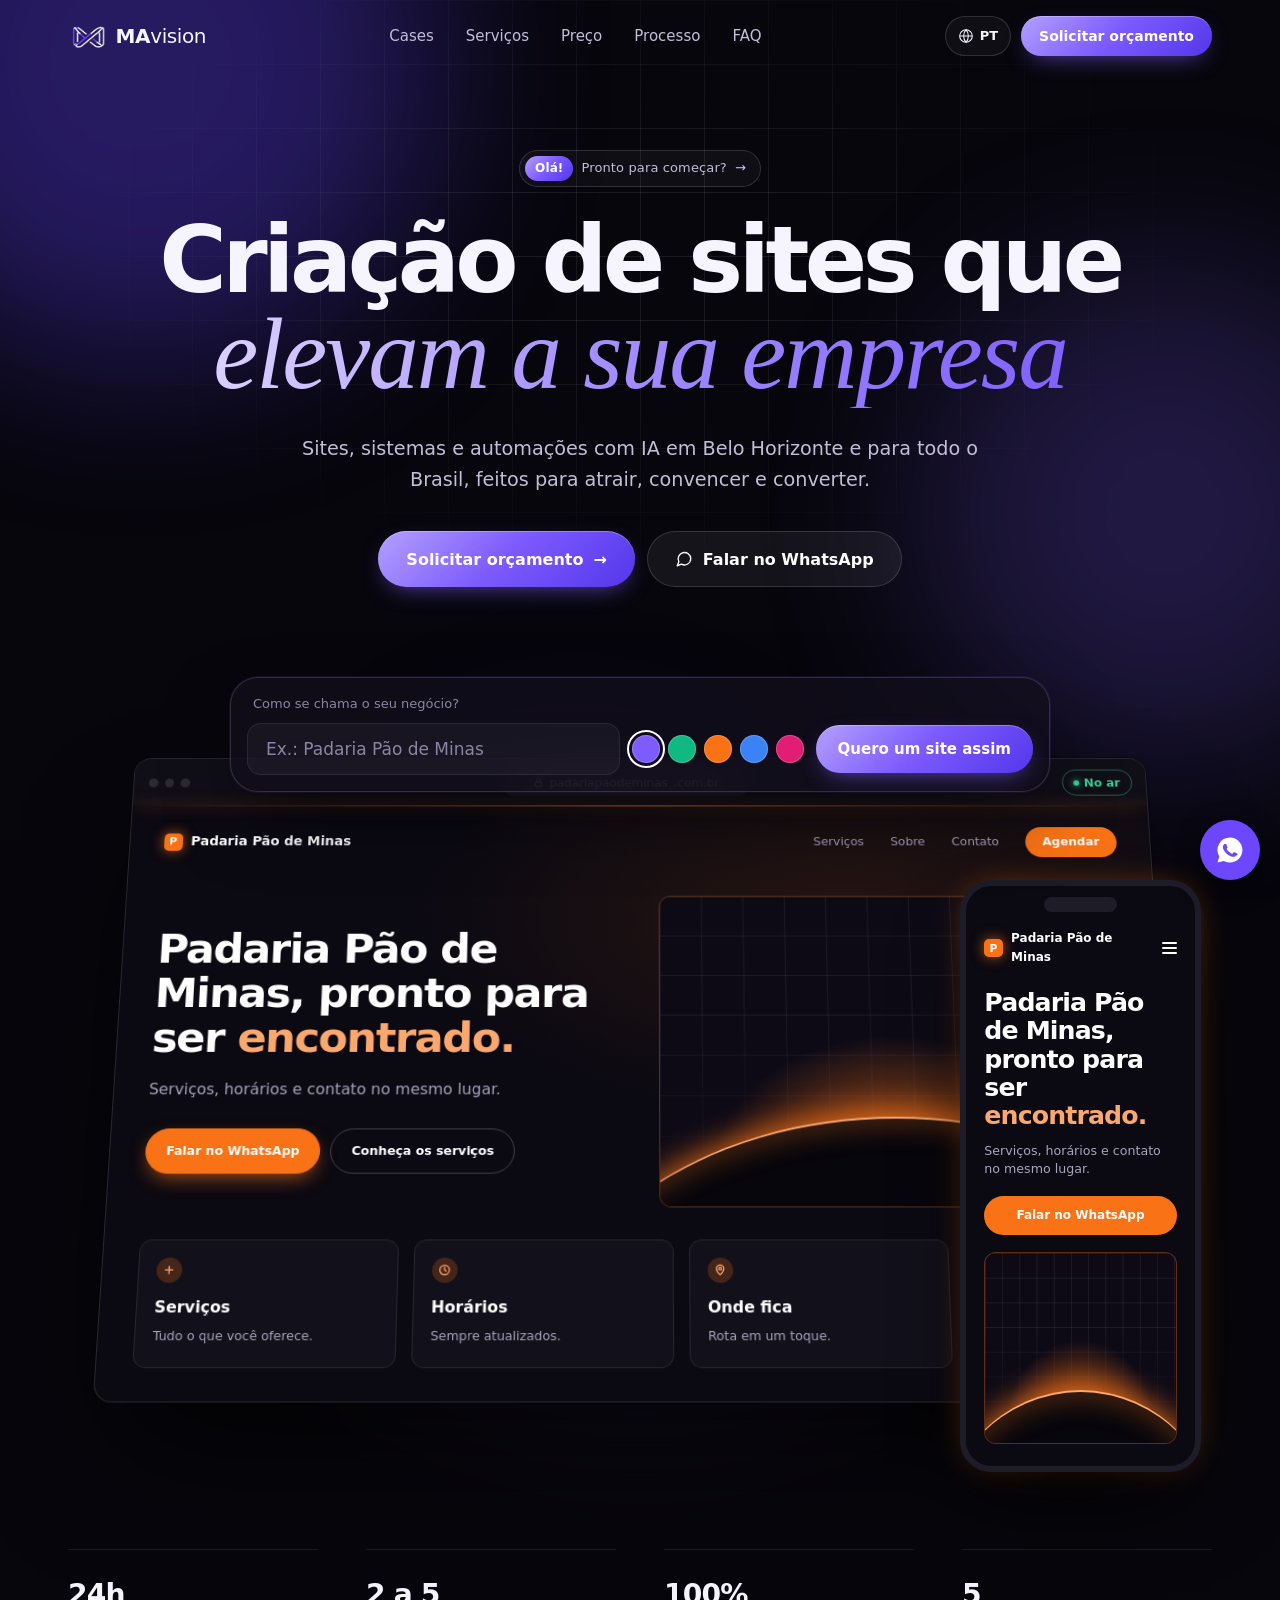
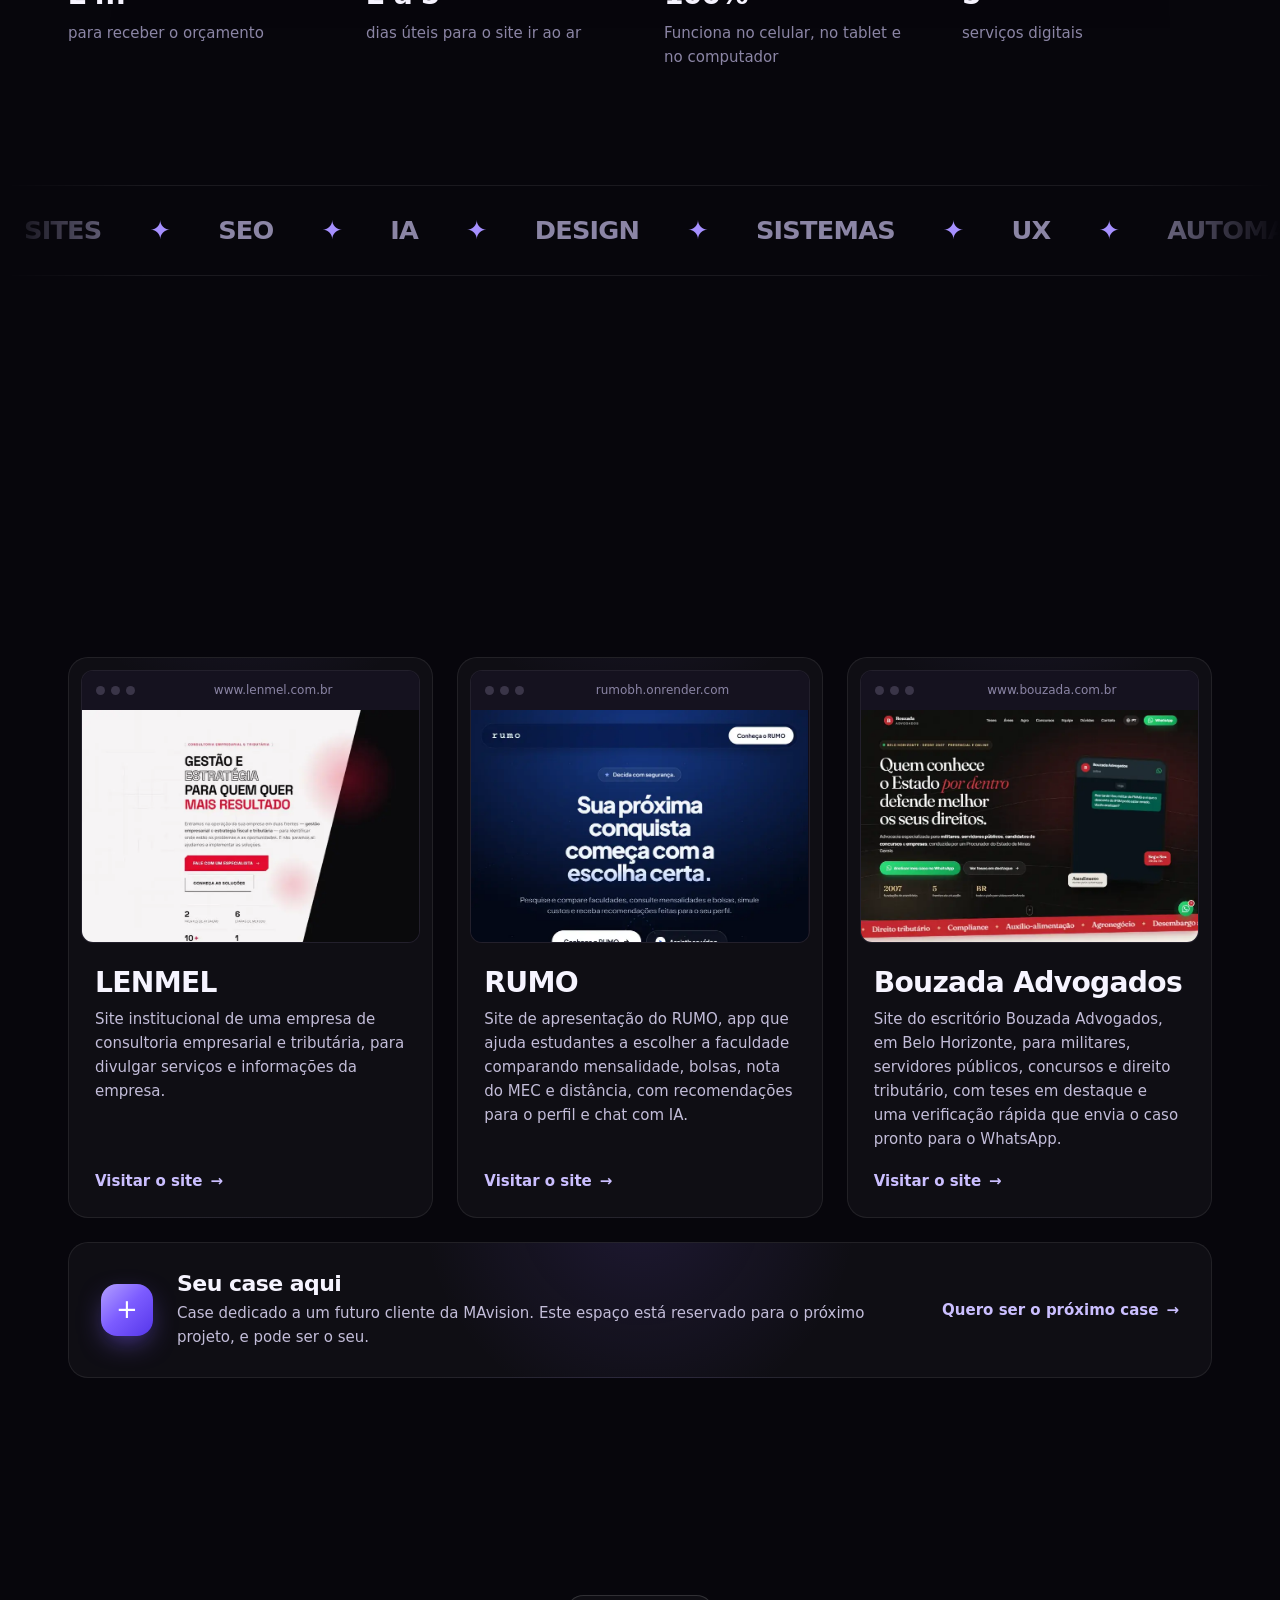
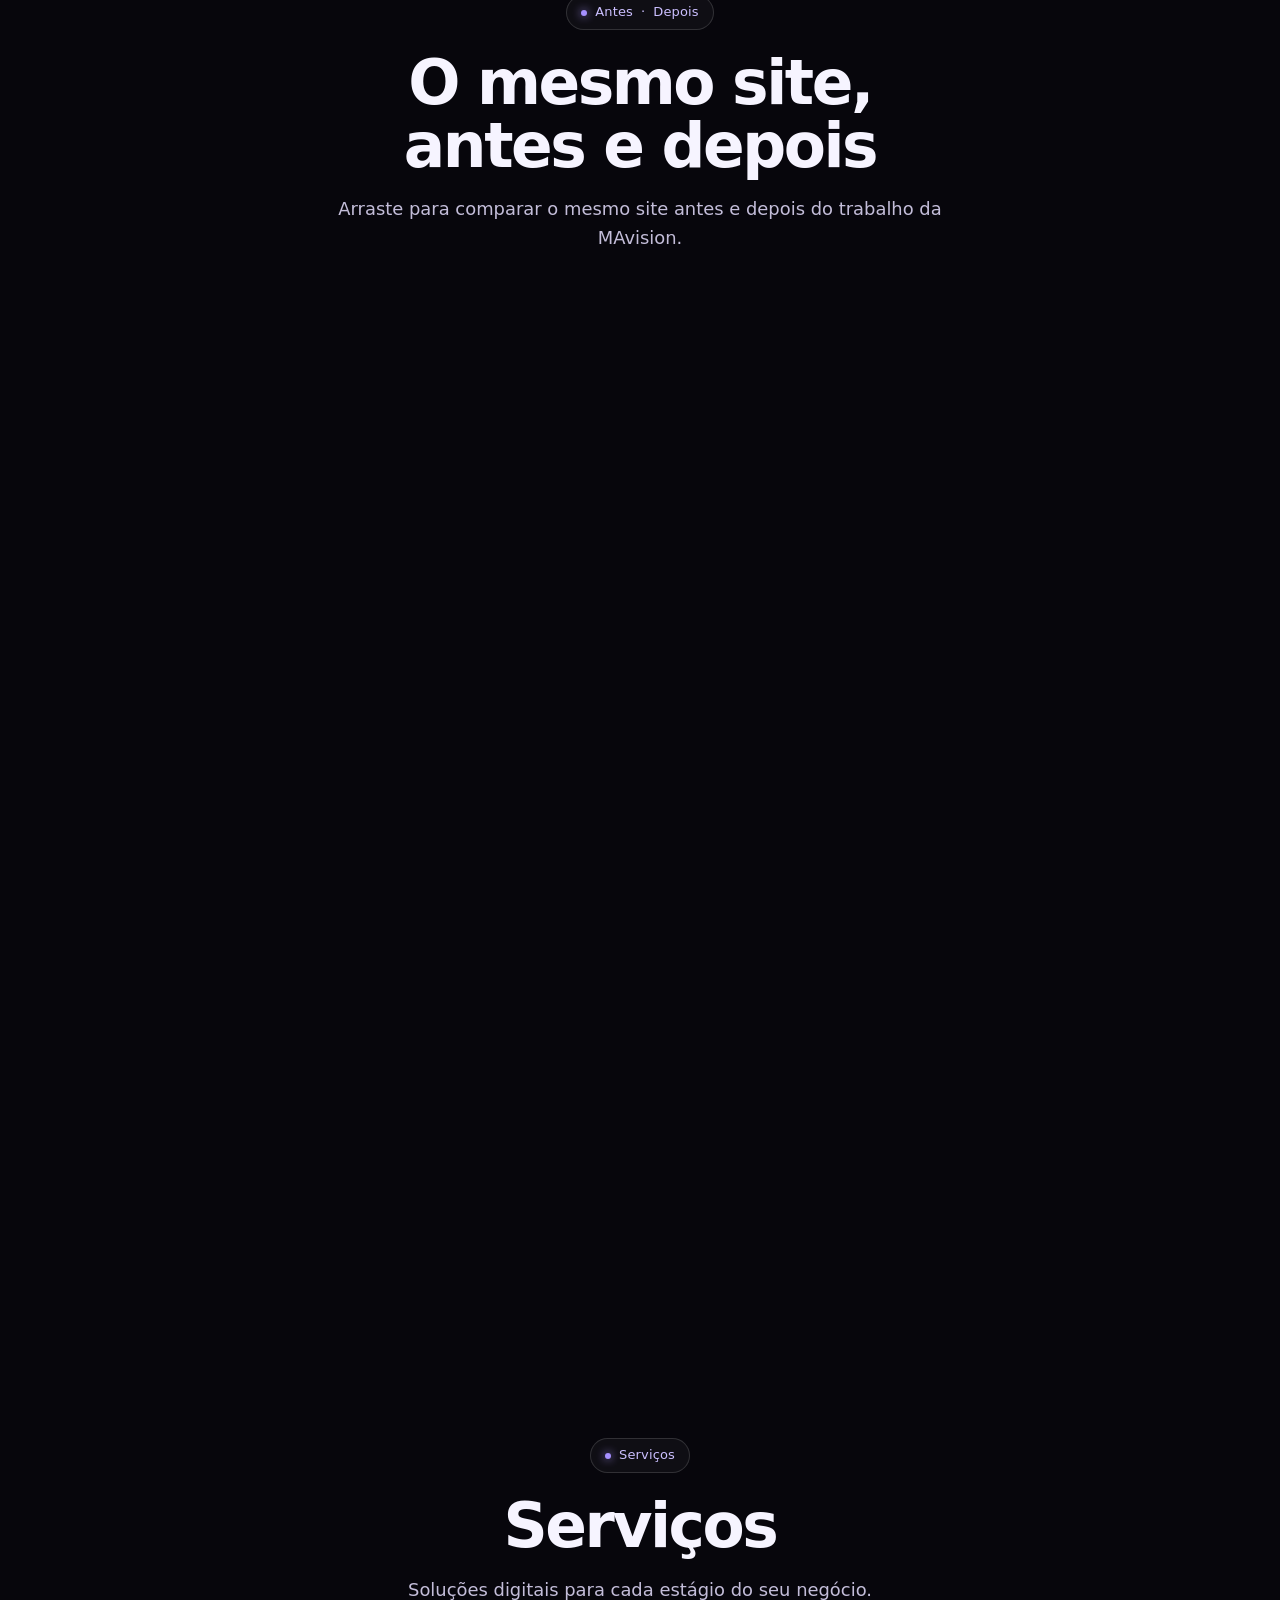
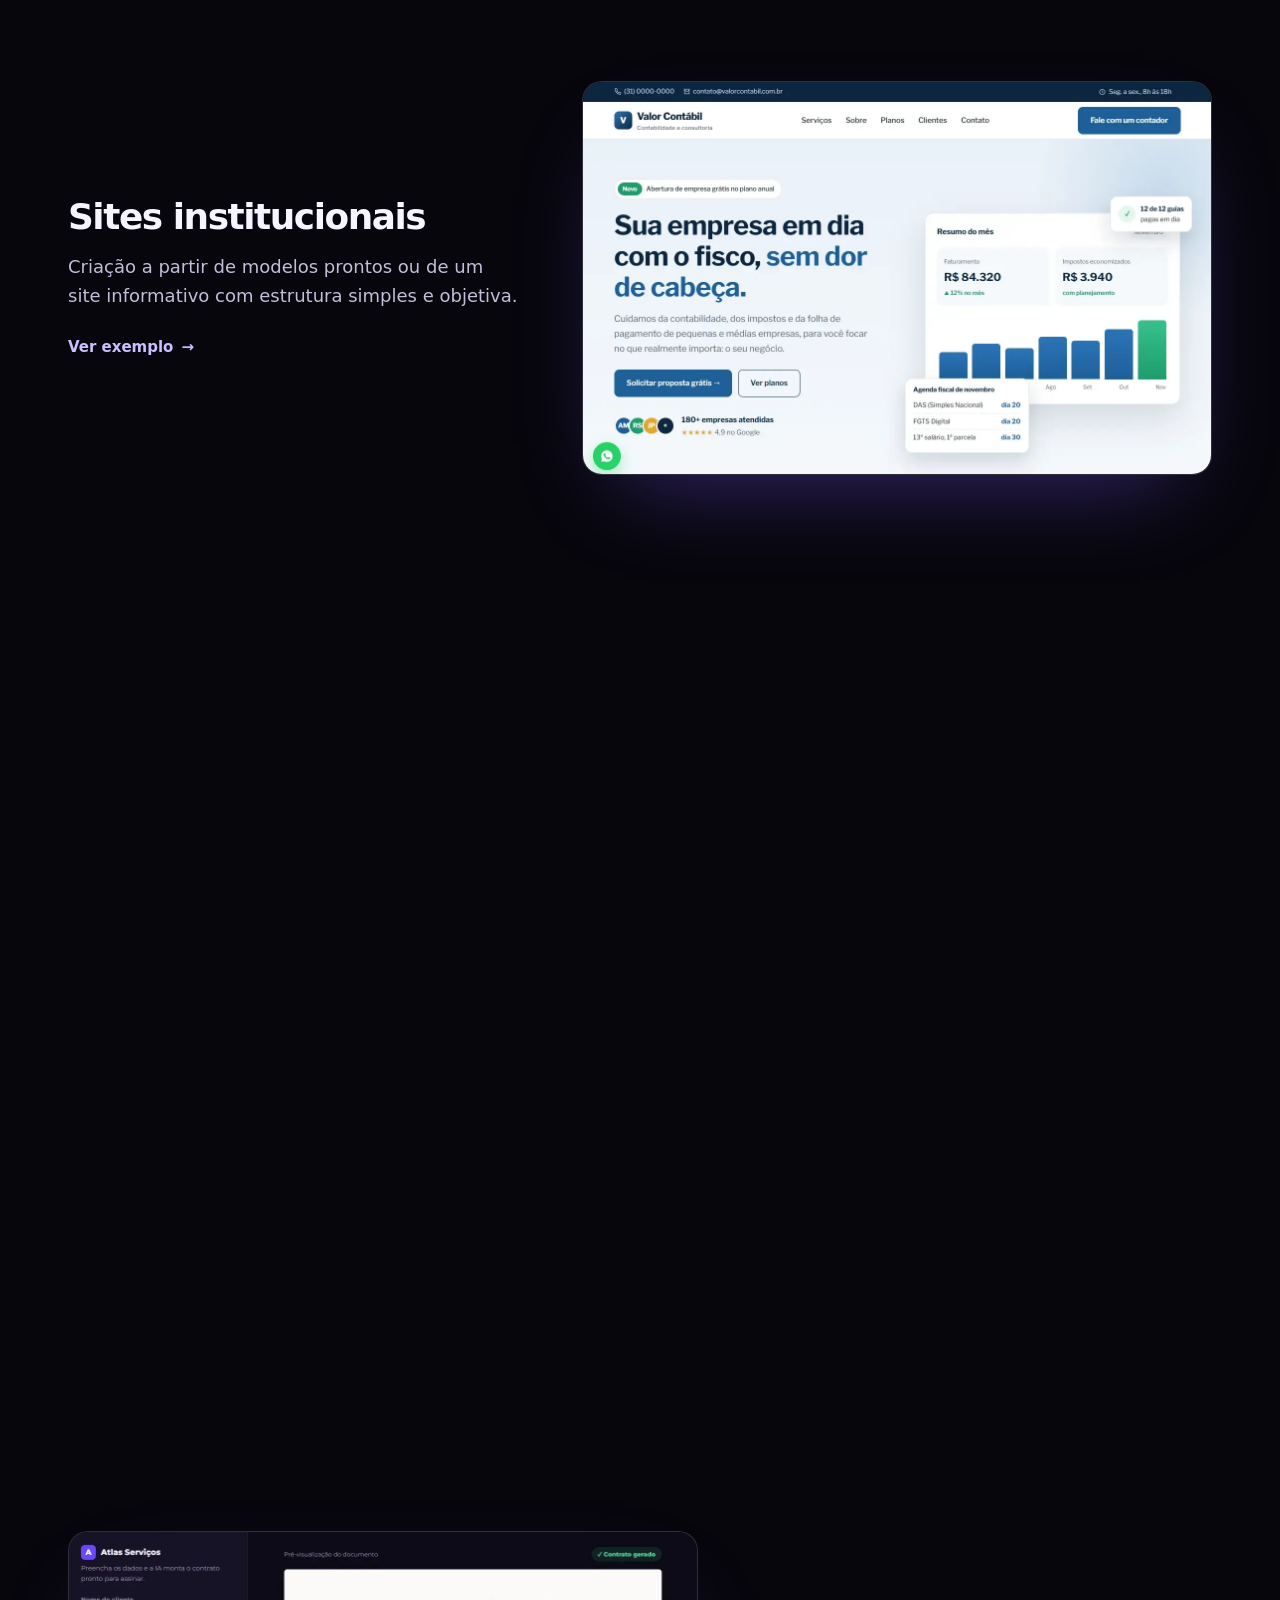
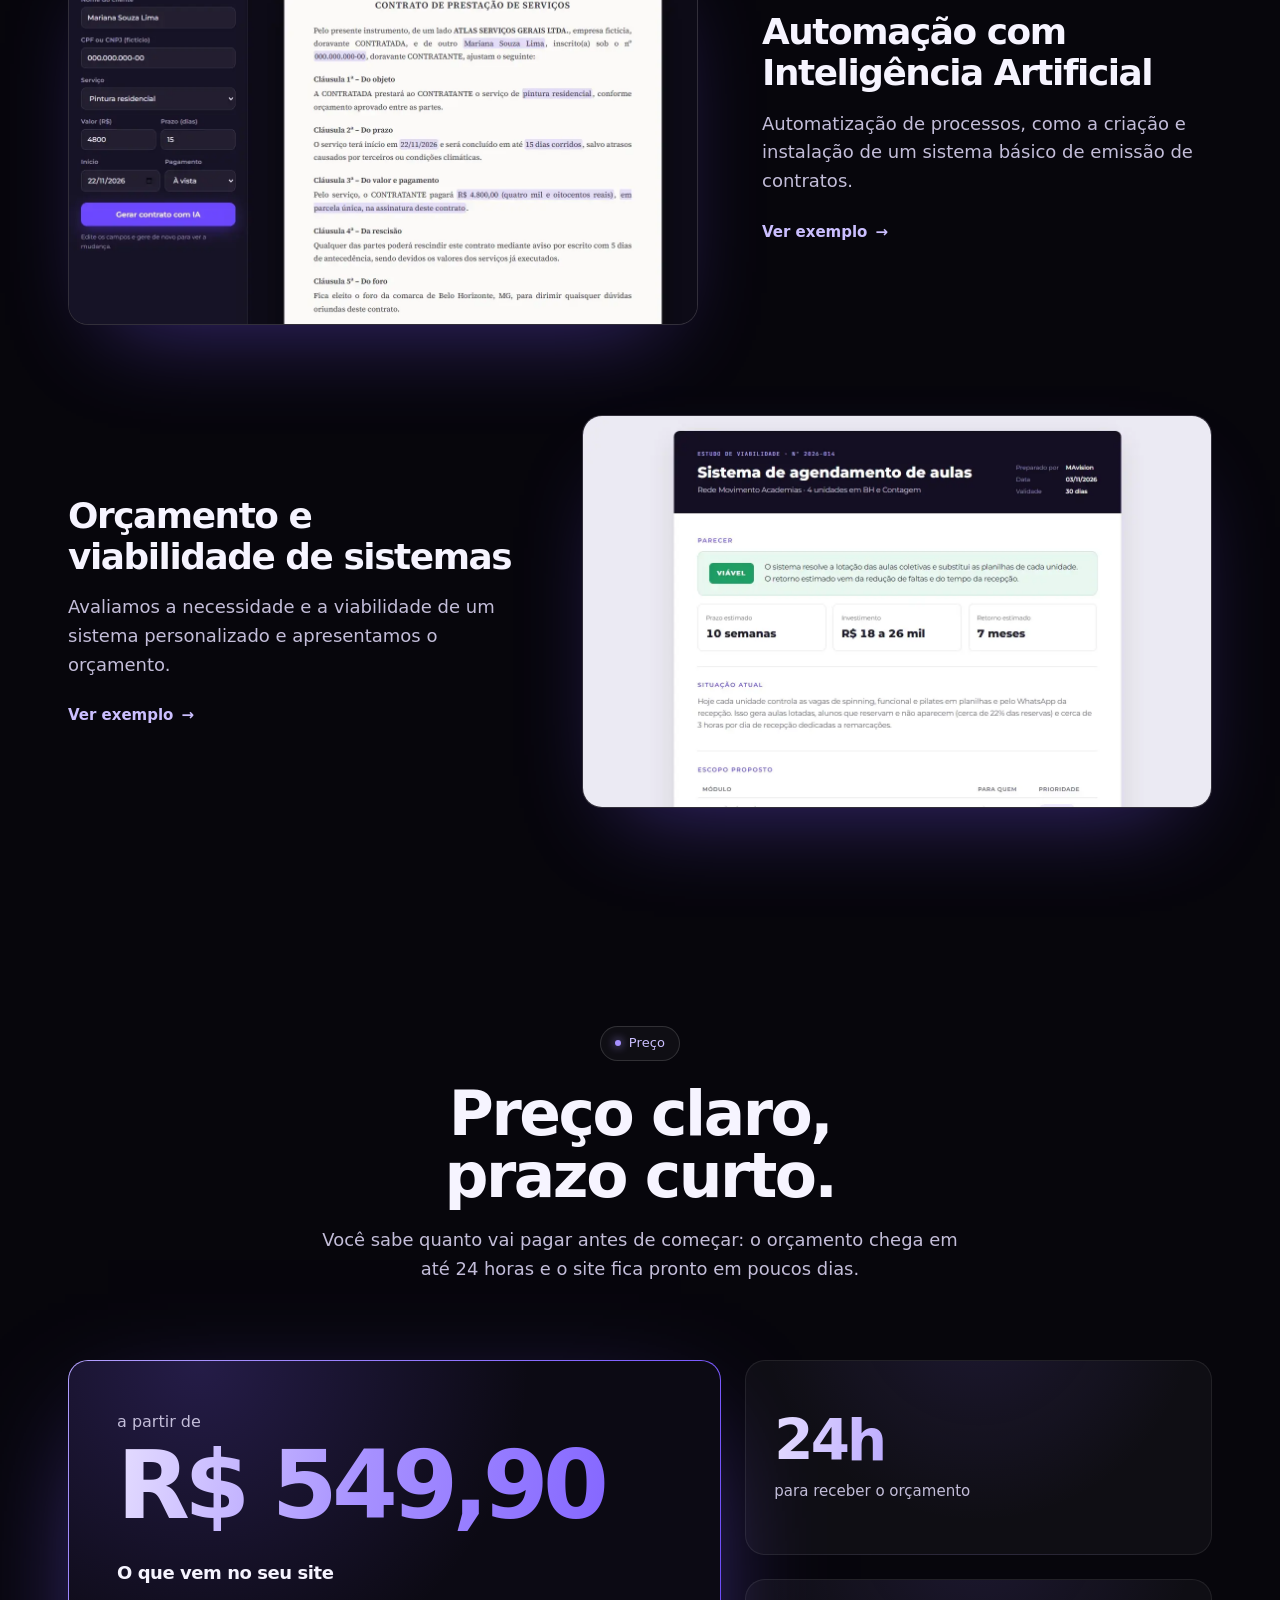
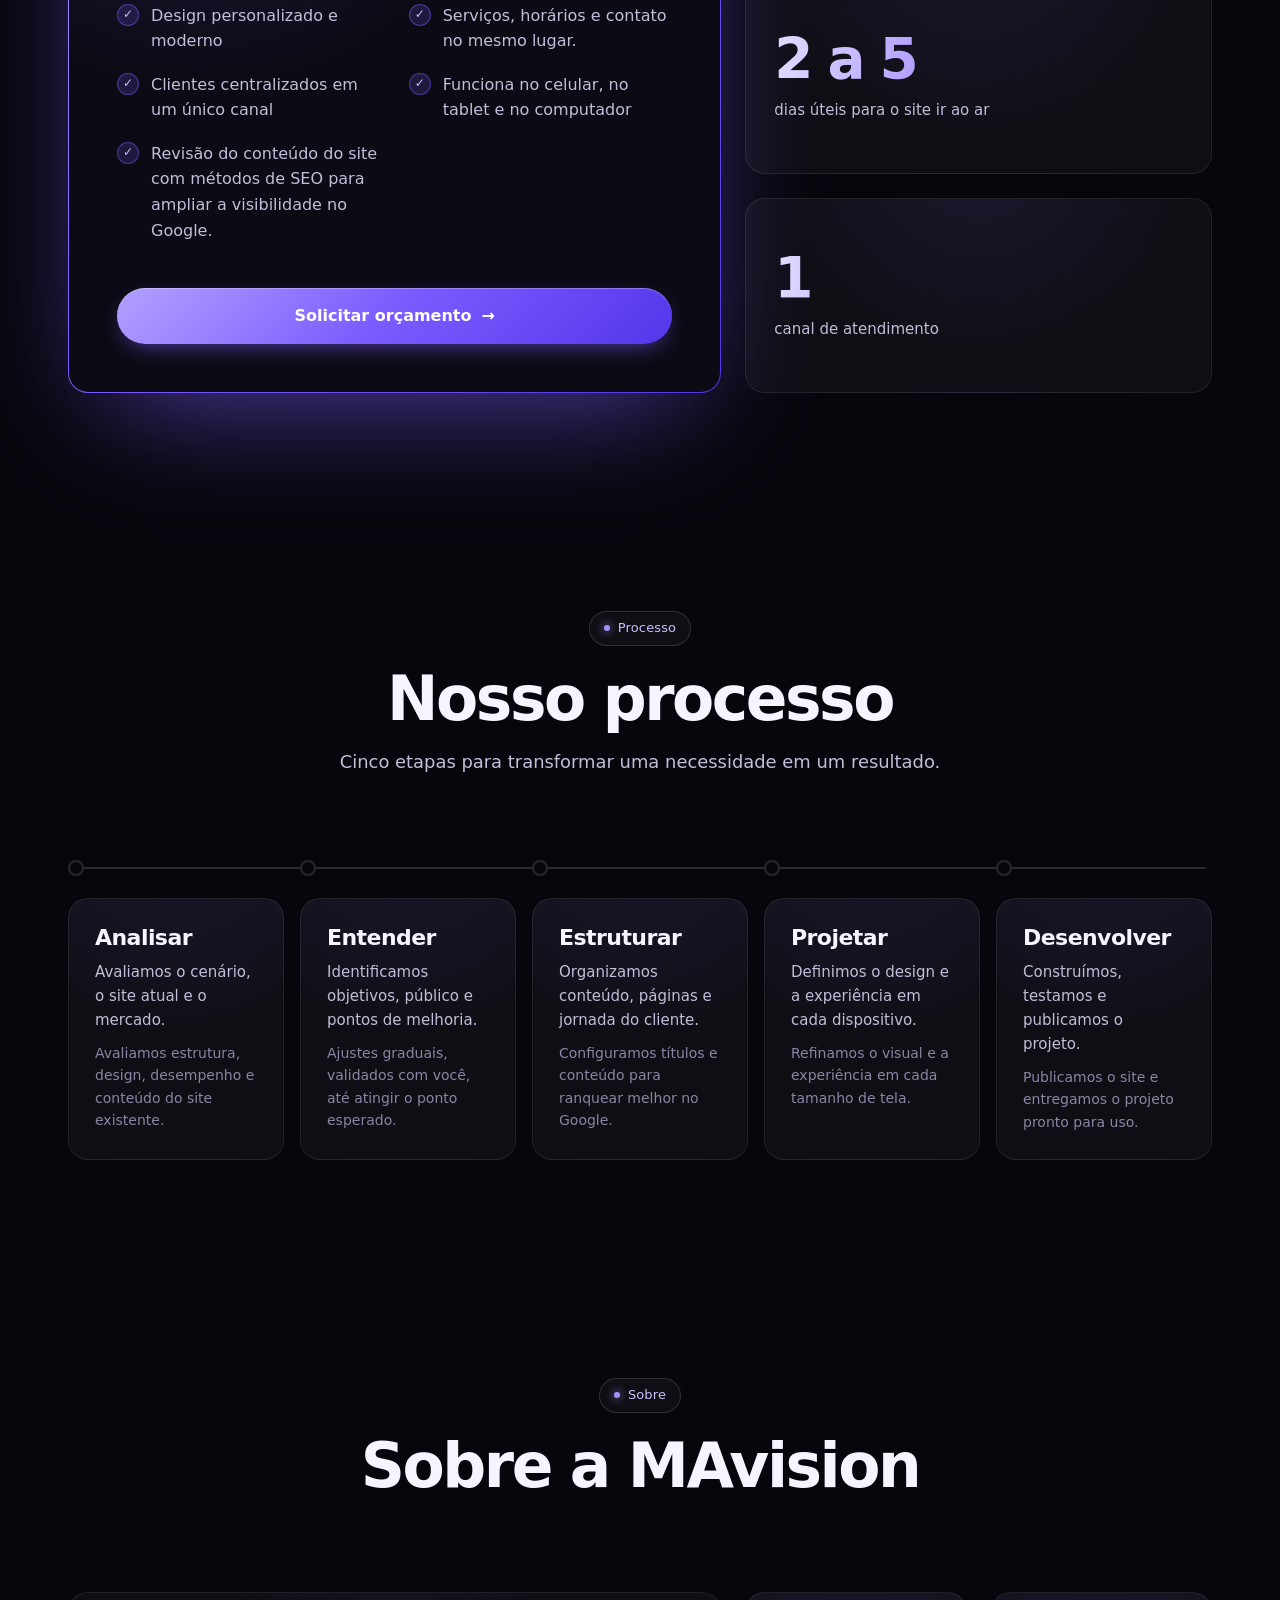
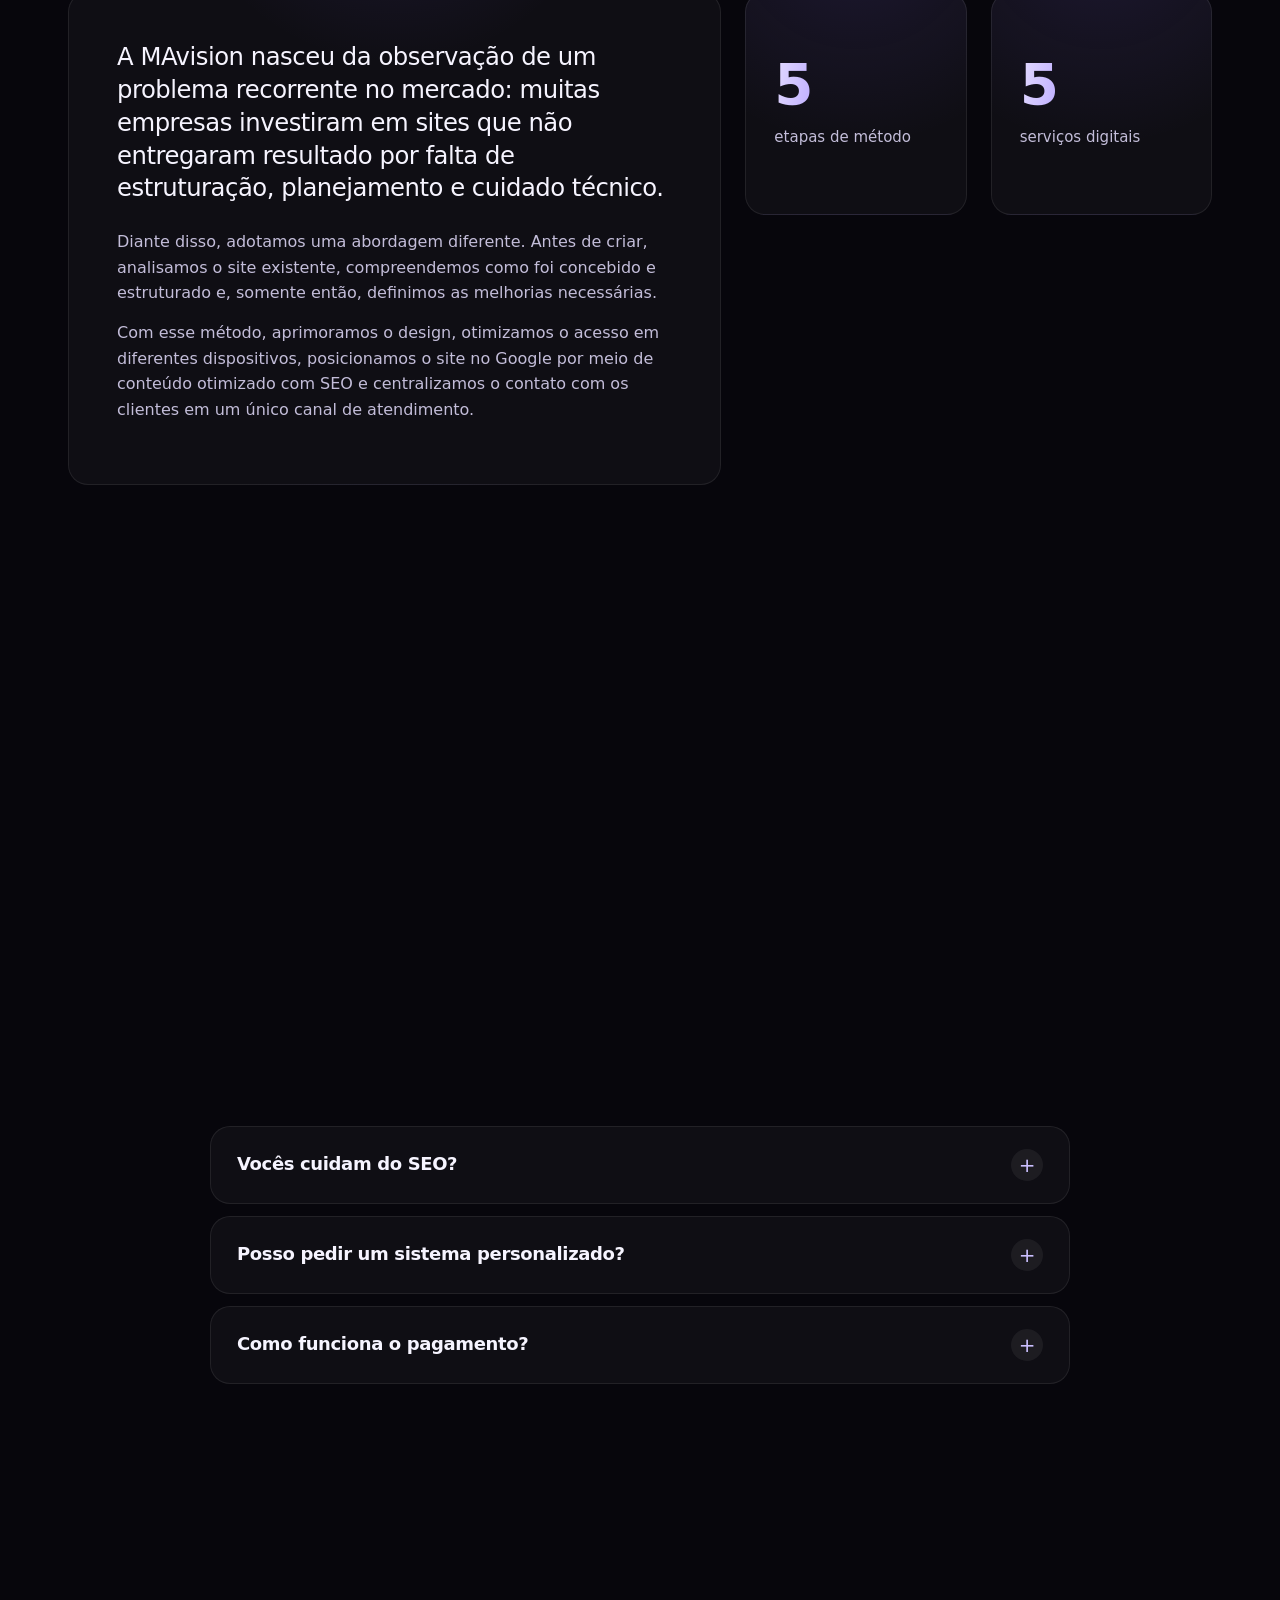
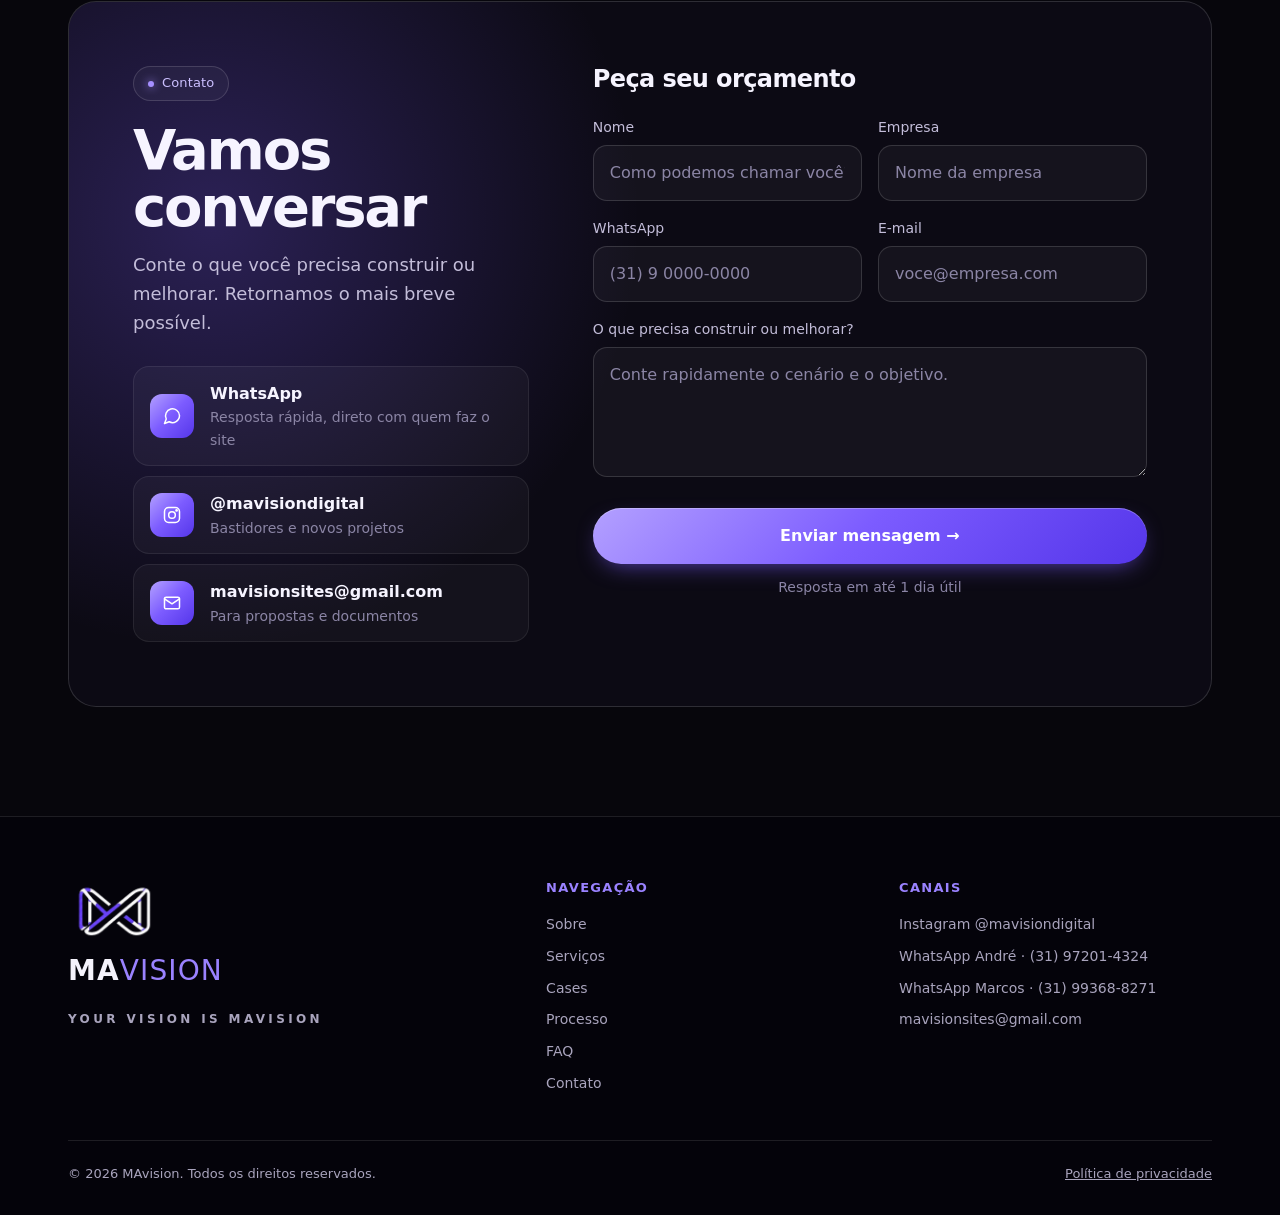
==== index.html @ 74608fb0 "Case Bouzada: link para o domínio oficial www.bouzada.com.br Co-Authored-By: Claude Opus 5.5 <norepl" ====
<!DOCTYPE html>
<!-- Gerado por build.js a partir de src/index.template.html e i18n.js. Não edite este arquivo; edite o modelo e rode: node build.js -->
<html lang="pt-BR">
<head>
<meta charset="utf-8">
<meta name="viewport" content="width=device-width, initial-scale=1, viewport-fit=cover">
<meta http-equiv="Content-Security-Policy" content="default-src 'none'; script-src 'self'; style-src 'self' 'unsafe-inline' https://fonts.googleapis.com; font-src https://fonts.gstatic.com; img-src 'self' data:; frame-src 'self'; manifest-src 'self'; base-uri 'none'; form-action 'none'">
<meta name="referrer" content="strict-origin-when-cross-origin">
<title>Criação de Sites em Belo Horizonte | MAvision</title>
<meta name="description" content="Criação de sites profissionais em Belo Horizonte para todo o Brasil: sites institucionais, design sob medida, SEO e automações com IA. A partir de R$ 549,90.">
<link rel="canonical" href="https://www.mavision.com.br/">
<link rel="alternate" hreflang="pt-BR" href="https://www.mavision.com.br/">
<link rel="alternate" hreflang="en" href="https://www.mavision.com.br/en/">
<link rel="alternate" hreflang="es" href="https://www.mavision.com.br/es/">
<link rel="alternate" hreflang="x-default" href="https://www.mavision.com.br/en/">
<meta property="og:type" content="website">
<meta property="og:site_name" content="MAvision">
<meta property="og:locale" content="pt_BR">
<meta property="og:locale:alternate" content="en_US">
<meta property="og:locale:alternate" content="es_ES">
<meta property="og:url" content="https://www.mavision.com.br/">
<meta property="og:title" content="Criação de Sites em Belo Horizonte | MAvision">
<meta property="og:description" content="Criação de sites profissionais em Belo Horizonte para todo o Brasil: sites institucionais, design sob medida, SEO e automações com IA. A partir de R$ 549,90.">
<meta property="og:image" content="https://www.mavision.com.br/og-image.jpg">
<meta property="og:image:width" content="1200">
<meta property="og:image:height" content="630">
<meta property="og:image:alt" content="MAvision">
<meta name="twitter:card" content="summary_large_image">
<meta name="twitter:title" content="Criação de Sites em Belo Horizonte | MAvision">
<meta name="twitter:description" content="Criação de sites profissionais em Belo Horizonte para todo o Brasil: sites institucionais, design sob medida, SEO e automações com IA. A partir de R$ 549,90.">
<meta name="twitter:image" content="https://www.mavision.com.br/og-image.jpg">
<link rel="icon" href="favicon.ico" sizes="48x48">
<link rel="icon" href="favicon.svg" type="image/svg+xml">
<link rel="icon" href="favicon-32.png" type="image/png" sizes="32x32">
<link rel="apple-touch-icon" href="apple-touch-icon.png">
<link rel="manifest" href="site.webmanifest">
<meta name="theme-color" content="#07060c">
<script type="application/ld+json">
{"@context":"https://schema.org","@graph":[{"@type":"ProfessionalService","@id":"https://www.mavision.com.br/#mavision","name":"MAvision","url":"https://www.mavision.com.br/","inLanguage":"pt-BR","slogan":"Your vision is MAvision","description":"Sites, sistemas e automações com IA em Belo Horizonte e para todo o Brasil, feitos para atrair, convencer e converter.","logo":"https://www.mavision.com.br/icon-512.png","image":"https://www.mavision.com.br/og-image.jpg","email":"mavisionsites@gmail.com","telephone":"+55-31-99368-8271","address":{"@type":"PostalAddress","addressLocality":"Belo Horizonte","addressRegion":"MG","addressCountry":"BR"},"areaServed":[{"@type":"Country","name":"Brazil"},{"@type":"Place","name":"North America"},{"@type":"Place","name":"Europe"}],"availableLanguage":["pt-BR","en","es"],"sameAs":["https://instagram.com/mavisiondigital"],"makesOffer":{"@type":"Offer","itemOffered":{"@type":"Service","name":"Sites institucionais"},"priceSpecification":[{"@type":"PriceSpecification","minPrice":"549.90","priceCurrency":"BRL"}]},"hasOfferCatalog":{"@type":"OfferCatalog","name":"Serviços","itemListElement":[{"@type":"Offer","itemOffered":{"@type":"Service","name":"Sites institucionais","description":"Criação a partir de modelos prontos ou de um site informativo com estrutura simples e objetiva."}},{"@type":"Offer","itemOffered":{"@type":"Service","name":"Sites sob medida e design avançado","description":"Desenvolvidos conforme a sua solicitação: temática, cores principais, animações básicas, imagens e textos."}},{"@type":"Offer","itemOffered":{"@type":"Service","name":"Ajuste de textos para SEO","description":"Revisão do conteúdo do site com métodos de SEO para ampliar a visibilidade no Google."}},{"@type":"Offer","itemOffered":{"@type":"Service","name":"Automação com Inteligência Artificial","description":"Automatização de processos, como a criação e instalação de um sistema básico de emissão de contratos."}},{"@type":"Offer","itemOffered":{"@type":"Service","name":"Orçamento e viabilidade de sistemas","description":"Avaliamos a necessidade e a viabilidade de um sistema personalizado e apresentamos o orçamento."}}]}},{"@type":"WebSite","@id":"https://www.mavision.com.br/#site","url":"https://www.mavision.com.br/","name":"MAvision","inLanguage":"pt-BR","publisher":{"@id":"https://www.mavision.com.br/#mavision"}},{"@type":"FAQPage","inLanguage":"pt-BR","mainEntity":[{"@type":"Question","name":"Quanto tempo leva para criar um site?","acceptedAnswer":{"@type":"Answer","text":"Sites institucionais costumam levar de 2 a 5 dias úteis. Projetos sob medida variam conforme a complexidade."}},{"@type":"Question","name":"O site funcionará bem no celular?","acceptedAnswer":{"@type":"Answer","text":"Sim. Todos os projetos são responsivos e otimizados para diferentes aparelhos."}},{"@type":"Question","name":"Vocês cuidam do SEO?","acceptedAnswer":{"@type":"Answer","text":"Sim. Ajustamos textos e estrutura para melhorar o posicionamento no Google."}},{"@type":"Question","name":"Posso pedir um sistema personalizado?","acceptedAnswer":{"@type":"Answer","text":"Sim. Avaliamos a viabilidade e enviamos um orçamento conforme a sua necessidade."}},{"@type":"Question","name":"Como funciona o pagamento?","acceptedAnswer":{"@type":"Answer","text":"As condições são definidas no orçamento, depois de entendermos o escopo do projeto."}}]}]}
</script>
<link rel="preconnect" href="https://fonts.googleapis.com"><link rel="preconnect" href="https://fonts.gstatic.com" crossorigin>
<link rel="preload" as="style" id="gf" href="https://fonts.googleapis.com/css2?family=Geist:wght@400;500;600;700;800&family=Instrument+Serif:ital@1&family=Montserrat:wght@300;400;600;700;800&display=swap">
<noscript><link rel="stylesheet" href="https://fonts.googleapis.com/css2?family=Geist:wght@400;500;600;700;800&family=Instrument+Serif:ital@1&family=Montserrat:wght@300;400;600;700;800&display=swap"></noscript>
<link rel="stylesheet" href="style.css">
<script src="boot.js"></script>
</head>
<body>
<a class="skip" href="#main">MAvision</a>
<div class="bg" aria-hidden="true"><i class="a1"></i><i class="a2"></i><i class="a3"></i></div>

<header class="bar" id="bar"><div class="w bar-in">
<a class="brand" href="#hero" aria-label="MAvision"><img src="logo-sm.webp" alt="" width="180" height="134"><span><b>MA</b>vision</span></a>
<nav id="nv" aria-label="MAvision"><a href="#cases" data-t="n3">Cases</a><a href="#servicos" data-t="n2">Serviços</a><a href="#preco" data-t="k1x">Preço</a><a href="#processo" data-t="n4">Processo</a><a href="#faq">FAQ</a></nav>
<div class="tools">
<div class="lang" id="lg"><button type="button" aria-haspopup="true" aria-expanded="false" data-a="al" aria-label="Idioma"><svg viewBox="0 0 24 24" aria-hidden="true"><circle cx="12" cy="12" r="9.5"/><path d="M2.5 12h19M12 2.5a14.5 14.5 0 010 19M12 2.5a14.5 14.5 0 000 19"/></svg><span id="lc">PT</span></button>
<ul><li><a href="./" hreflang="pt-BR" lang="pt-BR" data-l="pt" aria-current="true">Português</a></li><li><a href="en/" hreflang="en" lang="en" data-l="en">English</a></li><li><a href="es/" hreflang="es" lang="es" data-l="es">Español</a></li></ul></div>
<a class="btn btn-sm" href="#contato" data-t="b1">Solicitar orçamento</a>
<button class="mb" id="mb" type="button" aria-expanded="false" aria-controls="mp" data-a="am" aria-label="Abrir menu"><span data-t="mnu">Menu</span></button>
</div></div>
<div class="mp" id="mp">
<div class="mp-h"><span data-t="mnu">Menu</span><button type="button" class="mp-x" id="mpc" data-t="mcl">Fechar</button></div>
<nav class="mp-n" aria-label="MAvision"><a href="#hero" data-t="mhm">Início</a><a href="#cases" data-t="n3">Cases</a><a href="#servicos" data-t="n2">Serviços</a><a href="#preco" data-t="k1x">Preço</a><a href="#processo" data-t="n4">Processo</a><a href="#sobre" data-t="n1">Sobre</a><a href="#faq">FAQ</a><a href="#contato" data-t="n5">Contato</a></nav>
<div class="mp-l"><a href="./" hreflang="pt-BR" lang="pt-BR" data-l="pt" aria-current="true">PT</a><a href="en/" hreflang="en" lang="en" data-l="en">EN</a><a href="es/" hreflang="es" lang="es" data-l="es">ES</a></div>
</div></header>

<main id="main">
<!-- HERO: headline, then the visitor builds their own site -->
<section class="hero" id="hero">
<div class="hero-grid" aria-hidden="true"></div>
<div class="w hero-in">
<a class="chip chip-hero r0" href="#contato"><b data-t="hi">Olá!</b><span data-t="badge">Pronto para começar?</span><i aria-hidden="true">→</i></a>
<h1 class="r0"><span data-t="h1a">Criação de sites que</span> <em data-t="h1b">elevam a sua empresa</em></h1>
<p class="lead r0" data-t="hs">Sites, sistemas e automações com IA em Belo Horizonte e para todo o Brasil, feitos para atrair, convencer e converter.</p>
<div class="hero-acts r0"><a class="btn btn-lg" href="#contato"><span data-t="b1">Solicitar orçamento</span><i class="ar" aria-hidden="true">→</i></a><a class="btn btn-ghost btn-lg" id="wb" href="https://wa.me/5531993688271?text=Ol%C3%A1!%20Vim%20pelo%20site%20da%20MAvision%20e%20gostaria%20de%20fazer%20um%20or%C3%A7amento%20de%20site%2Fsistema." target="_blank" rel="noopener noreferrer"><svg viewBox="0 0 24 24" aria-hidden="true"><path d="M21 11.5a8.4 8.4 0 01-12.4 7.4L3 21l2.1-5.4A8.4 8.4 0 1121 11.5z"/></svg><span data-t="bw">Falar no WhatsApp</span></a></div>
</div>

<div class="w stage r0" id="stage">
<form class="cmd" id="live" novalidate>
<label for="lvn" data-t="lvl">Como se chama o seu negócio?</label>
<div class="cmd-row">
<input id="lvn" maxlength="40" autocomplete="organization" data-p="lvp" placeholder="Ex.: Padaria Pão de Minas">
<div class="sw" role="radiogroup" aria-labelledby="lvcl"><span id="lvcl" class="vh" data-t="lvc">Cor da marca</span><input type="radio" name="lvc" id="c1" value="#7c5cff" checked><label for="c1" style="--c:#7c5cff" aria-label="Roxo"></label><input type="radio" name="lvc" id="c2" value="#10b981"><label for="c2" style="--c:#10b981" aria-label="Verde"></label><input type="radio" name="lvc" id="c3" value="#f97316"><label for="c3" style="--c:#f97316" aria-label="Laranja"></label><input type="radio" name="lvc" id="c4" value="#3b82f6"><label for="c4" style="--c:#3b82f6" aria-label="Azul"></label><input type="radio" name="lvc" id="c5" value="#e11d74"><label for="c5" style="--c:#e11d74" aria-label="Rosa"></label></div>
<a class="btn" id="lvb" href="https://wa.me/5531993688271?text=Ol%C3%A1!%20Vim%20pelo%20site%20da%20MAvision%20e%20gostaria%20de%20fazer%20um%20or%C3%A7amento%20de%20site%2Fsistema." target="_blank" rel="noopener noreferrer" data-t="lvb">Quero um site assim</a>
</div>
</form>
<div class="tilt" id="tilt">
<div class="mock" id="mock" data-ui aria-hidden="true">
<div class="m-top"><i></i><i></i><i></i><span class="m-url"><svg viewBox="0 0 24 24"><rect x="5" y="11" width="14" height="10" rx="2"/><path d="M8 11V7a4 4 0 018 0v4"/></svg><span id="lvurl">suamarca</span>.com.br</span><span class="m-live" data-t="mon">No ar</span></div>
<div class="m-body">
<div class="m-nav"><span class="m-logo"><i id="lvini">S</i><b class="lvname" data-t="mk">Sua marca</b></span><span data-t="n2">Serviços</span><span data-t="n1">Sobre</span><span data-t="n5">Contato</span><span class="m-cta" data-t="mag">Agendar</span></div>
<div class="m-hero"><div><b class="m-name"><span class="lvh" data-t="mhn">Seu negócio</span><span data-t="mhx">, pronto para ser</span> <em data-t="mhy">encontrado.</em></b><p data-t="mp">Serviços, horários e contato no mesmo lugar.</p><div class="m-btns"><span data-t="bw">Falar no WhatsApp</span><span data-t="b2">Conheça os serviços</span></div></div><div class="m-pic"><span class="m-grid"></span><span class="m-arc"></span></div></div>
<div class="m-feat"><div><i><svg viewBox="0 0 24 24"><path d="M12 5v14M5 12h14"/></svg></i><b data-t="n2">Serviços</b><small data-t="mc1">Tudo o que você oferece.</small></div><div><i><svg viewBox="0 0 24 24"><circle cx="12" cy="12" r="9"/><path d="M12 7v5l3 2"/></svg></i><b data-t="mc2t">Horários</b><small data-t="mc2">Sempre atualizados.</small></div><div><i><svg viewBox="0 0 24 24"><path d="M12 21s-7-6.2-7-11.5a7 7 0 0114 0C19 14.8 12 21 12 21z"/><circle cx="12" cy="9.5" r="2.5"/></svg></i><b data-t="mc3t">Onde fica</b><small data-t="mc3">Rota em um toque.</small></div></div>
</div>
</div>
<div class="m-phone" aria-hidden="true"><div class="m-nav"><span class="m-logo"><i class="lvini2">S</i><b class="lvname" data-t="mk">Sua marca</b></span><b class="m-burger"><i></i><i></i><i></i></b></div><b class="m-name"><span class="lvh" data-t="mhn">Seu negócio</span><span data-t="mhx">, pronto para ser</span> <em data-t="mhy">encontrado.</em></b><p data-t="mp">Serviços, horários e contato no mesmo lugar.</p><span class="m-b" data-t="bw">Falar no WhatsApp</span><div class="m-pic"><span class="m-grid"></span><span class="m-arc"></span></div></div>
</div>
<div class="facts">
<p><b>24h</b><span data-t="k2">para receber o orçamento</span></p>
<p><b data-t="k3v">2 a 5</b><span data-t="k3">dias úteis para o site ir ao ar</span></p>
<p><b>100%</b><span data-t="x4full">Funciona no celular, no tablet e no computador</span></p>
<p><b>5</b><span data-t="x2">serviços digitais</span></p>
</div>
</div>
</section>

<div class="band" aria-hidden="true"><div class="band-in"><div class="g"><span>SITES</span><span>✦</span><span>SEO</span><span>✦</span><span>IA</span><span>✦</span><span>DESIGN</span><span>✦</span><span>SISTEMAS</span><span>✦</span><span>UX</span><span>✦</span><span>AUTOMAÇÃO</span><span>✦</span><span>SITES</span><span>✦</span><span>SEO</span><span>✦</span><span>IA</span><span>✦</span><span>DESIGN</span><span>✦</span><span>SISTEMAS</span><span>✦</span><span>UX</span><span>✦</span><span>AUTOMAÇÃO</span><span>✦</span><span>SITES</span><span>✦</span><span>SEO</span><span>✦</span><span>IA</span><span>✦</span><span>DESIGN</span><span>✦</span><span>SISTEMAS</span><span>✦</span><span>UX</span><span>✦</span><span>AUTOMAÇÃO</span><span>✦</span><span>SITES</span><span>✦</span><span>SEO</span><span>✦</span><span>IA</span><span>✦</span><span>DESIGN</span><span>✦</span><span>SISTEMAS</span><span>✦</span><span>UX</span><span>✦</span><span>AUTOMAÇÃO</span><span>✦</span><span>SITES</span><span>✦</span><span>SEO</span><span>✦</span><span>IA</span><span>✦</span><span>DESIGN</span><span>✦</span><span>SISTEMAS</span><span>✦</span><span>UX</span><span>✦</span><span>AUTOMAÇÃO</span><span>✦</span><span>SITES</span><span>✦</span><span>SEO</span><span>✦</span><span>IA</span><span>✦</span><span>DESIGN</span><span>✦</span><span>SISTEMAS</span><span>✦</span><span>UX</span><span>✦</span><span>AUTOMAÇÃO</span><span>✦</span></div><div class="g"><span>SITES</span><span>✦</span><span>SEO</span><span>✦</span><span>IA</span><span>✦</span><span>DESIGN</span><span>✦</span><span>SISTEMAS</span><span>✦</span><span>UX</span><span>✦</span><span>AUTOMAÇÃO</span><span>✦</span><span>SITES</span><span>✦</span><span>SEO</span><span>✦</span><span>IA</span><span>✦</span><span>DESIGN</span><span>✦</span><span>SISTEMAS</span><span>✦</span><span>UX</span><span>✦</span><span>AUTOMAÇÃO</span><span>✦</span><span>SITES</span><span>✦</span><span>SEO</span><span>✦</span><span>IA</span><span>✦</span><span>DESIGN</span><span>✦</span><span>SISTEMAS</span><span>✦</span><span>UX</span><span>✦</span><span>AUTOMAÇÃO</span><span>✦</span><span>SITES</span><span>✦</span><span>SEO</span><span>✦</span><span>IA</span><span>✦</span><span>DESIGN</span><span>✦</span><span>SISTEMAS</span><span>✦</span><span>UX</span><span>✦</span><span>AUTOMAÇÃO</span><span>✦</span><span>SITES</span><span>✦</span><span>SEO</span><span>✦</span><span>IA</span><span>✦</span><span>DESIGN</span><span>✦</span><span>SISTEMAS</span><span>✦</span><span>UX</span><span>✦</span><span>AUTOMAÇÃO</span><span>✦</span><span>SITES</span><span>✦</span><span>SEO</span><span>✦</span><span>IA</span><span>✦</span><span>DESIGN</span><span>✦</span><span>SISTEMAS</span><span>✦</span><span>UX</span><span>✦</span><span>AUTOMAÇÃO</span><span>✦</span></div></div></div>

<!-- CASES -->
<section class="sec" id="cases"><div class="w">
<div class="sh r"><span class="chip" data-t="n3">Cases</span><h2 data-t="wkt">Sites no ar</h2><p data-t="wkd">Projetos reais, publicados e funcionando. Passe o mouse para rolar cada página.</p></div>
<div class="work">
<a class="card wk r" href="https://www.lenmel.com.br" target="_blank" rel="noopener noreferrer"><div class="frame" data-ui><div class="f-top"><i></i><i></i><i></i><span>www.lenmel.com.br</span></div><div class="f-view"><img src="projeto-lenmel.webp" alt="Página inicial do site da LENMEL, consultoria empresarial e tributária" width="820" height="6230" loading="lazy"></div></div><div class="wk-t"><div><h3>LENMEL</h3><p data-t="p1">Site institucional de uma empresa de consultoria empresarial e tributária, para divulgar serviços e informações da empresa.</p></div><span class="go" data-t="vs">Visitar o site</span></div></a>
<a class="card wk r" href="https://rumobh.onrender.com/" target="_blank" rel="noopener noreferrer"><div class="frame" data-ui><div class="f-top"><i></i><i></i><i></i><span>rumobh.onrender.com</span></div><div class="f-view"><img src="projeto-rumo.webp" alt="Página inicial do RUMO, app para escolher faculdade" width="820" height="9760" loading="lazy"></div></div><div class="wk-t"><div><h3>RUMO</h3><p data-t="p2">Site de apresentação do RUMO, app que ajuda estudantes a escolher a faculdade comparando mensalidade, bolsas, nota do MEC e distância, com recomendações para o perfil e chat com IA.</p></div><span class="go" data-t="vs">Visitar o site</span></div></a>
<a class="card wk r" href="https://www.bouzada.com.br/" target="_blank" rel="noopener noreferrer"><div class="frame" data-ui><div class="f-top"><i></i><i></i><i></i><span>www.bouzada.com.br</span></div><div class="f-view"><img src="projeto-bouzada.webp" alt="Página inicial do site da Bouzada Advogados, escritório de advocacia em Belo Horizonte" width="820" height="8416" loading="lazy"></div></div><div class="wk-t"><div><h3>Bouzada Advogados</h3><p data-t="p3">Site do escritório Bouzada Advogados, em Belo Horizonte, para militares, servidores públicos, concursos e direito tributário, com teses em destaque e uma verificação rápida que envia o caso pronto para o WhatsApp.</p></div><span class="go" data-t="vs">Visitar o site</span></div></a>
</div>
<a class="card next r" href="#contato"><span class="plus" aria-hidden="true">+</span><div><h3 data-t="ch">Seu case aqui</h3><p data-t="cx">Case dedicado a um futuro cliente da MAvision. Este espaço está reservado para o próximo projeto, e pode ser o seu.</p></div><span class="go" data-t="cv">Quero ser o próximo case</span></a>
</div></section>

<!-- BEFORE / AFTER -->
<section class="sec" id="comparar"><div class="w">
<div class="sh r"><span class="chip"><span data-t="bfa">Antes</span> · <span data-t="bfb">Depois</span></span><h2 data-t="bfx">O mesmo site, antes e depois</h2><p data-t="bfd">Arraste para comparar o mesmo site antes e depois do trabalho da MAvision.</p></div>
<div class="cmw r" data-ui><div class="f-top"><i></i><i></i><i></i><span>www.lenmel.com.br</span></div>
<div class="cmp" id="cmp" style="--x:50%"><div class="cm-b"><img src="depois-lenmel.webp" alt="Site da LENMEL depois da reformulação feita pela MAvision" width="1400" height="670" loading="lazy"></div><div class="cm-a"><img src="antes-lenmel.webp" alt="Site da LENMEL antes da reformulação" width="1400" height="670" loading="lazy"></div>
<span class="tag ta" data-t="bfa">Antes</span><span class="tag tb" data-t="bfb">Depois</span>
<div class="hdl"><i><svg viewBox="0 0 24 24"><path d="M9 6l-6 6 6 6M15 6l6 6-6 6"/></svg></i></div><input class="rg" id="cr" type="range" min="0" max="100" value="50" data-a="ac" aria-label="Comparar antes e depois"></div></div>
<div class="vs2">
<div class="card r"><h3 data-t="bfa">Antes</h3><ul class="no"><li data-t="bfa1">Site genérico, com cara de feito por IA</li><li data-t="bfa2">Informação em excesso na tela</li><li data-t="bfa3">Contatos e canais espalhados</li></ul></div>
<div class="card card-hi r"><h3 data-t="bfb">Depois</h3><ul class="yes"><li data-t="bfb1">Design personalizado e moderno</li><li data-t="bfb2">Apenas o necessário, de forma chamativa</li><li data-t="bfb3">Clientes centralizados em um único canal</li><li data-t="bfb4">Todos direcionados para o WhatsApp</li></ul></div>
</div>
</div></section>

<!-- SERVICES (kept: one row per service with its working example) -->
<section class="sec" id="servicos"><div class="w">
<div class="sh r"><span class="chip" data-t="n2">Serviços</span><h2 data-t="st">Serviços</h2><p data-t="sd">Soluções digitais para cada estágio do seu negócio.</p></div>
<div class="svl">
<article class="sv ex r" data-ex="exemplos/institucional.html" tabindex="0" role="button"><div class="sv-t"><h3 data-t="s1">Sites institucionais</h3><p data-t="d1">Criação a partir de modelos prontos ou de um site informativo com estrutura simples e objetiva.</p><span class="go" data-t="vx">Ver exemplo</span></div><figure><img src="img/ex-institucional.webp" alt="Exemplo de site institucional para um escritório de contabilidade" width="1264" height="790" loading="lazy"></figure></article>
<article class="sv ex r" data-ex="exemplos/sob-medida.html" tabindex="0" role="button"><div class="sv-t"><h3 data-t="s2">Sites sob medida e design avançado</h3><p data-t="d2">Desenvolvidos conforme a sua solicitação: temática, cores principais, animações básicas, imagens e textos.</p><span class="go" data-t="vx">Ver exemplo</span></div><figure><img src="img/ex-sob-medida.webp" alt="Exemplo de site sob medida para um restaurante mineiro" width="1264" height="790" loading="lazy"></figure></article>
<article class="sv ex r" data-ex="exemplos/seo.html" tabindex="0" role="button"><div class="sv-t"><h3 data-t="s3">Ajuste de textos para SEO</h3><p data-t="d3">Revisão do conteúdo do site com métodos de SEO para ampliar a visibilidade no Google.</p><span class="go" data-t="vx">Ver exemplo</span></div><figure><img src="img/ex-seo.webp" alt="Exemplo de ajuste de SEO mostrando o resultado no Google" width="1264" height="790" loading="lazy"></figure></article>
<article class="sv ex r" data-ex="exemplos/automacao.html" tabindex="0" role="button"><div class="sv-t"><h3 data-t="s4">Automação com Inteligência Artificial</h3><p data-t="d4">Automatização de processos, como a criação e instalação de um sistema básico de emissão de contratos.</p><span class="go" data-t="vx">Ver exemplo</span></div><figure><img src="img/ex-automacao.webp" alt="Exemplo de gerador de contratos automatizado" width="1264" height="790" loading="lazy"></figure></article>
<article class="sv ex r" data-ex="exemplos/viabilidade.html" tabindex="0" role="button"><div class="sv-t"><h3 data-t="s5">Orçamento e viabilidade de sistemas</h3><p data-t="d5">Avaliamos a necessidade e a viabilidade de um sistema personalizado e apresentamos o orçamento.</p><span class="go" data-t="vx">Ver exemplo</span></div><figure><img src="img/ex-viabilidade.webp" alt="Exemplo de estudo de viabilidade de um sistema" width="1264" height="790" loading="lazy"></figure></article>
</div>
</div></section>

<!-- PRICE -->
<section class="sec" id="preco"><div class="w">
<div class="sh r"><span class="chip" data-t="k1x">Preço</span><h2 data-t="pht">Preço claro, prazo curto.</h2><p data-t="phd">Você sabe quanto vai pagar antes de começar: o orçamento chega em até 24 horas e o site fica pronto em poucos dias.</p></div>
<div class="pr-g">
<div class="card pr-main r"><div class="pr-top"><span data-t="k1">a partir de</span><b id="price" data-t="pv">R$ 549,90</b></div>
<h3 data-t="phi">O que vem no seu site</h3>
<ul class="yes"><li data-t="bfb1">Design personalizado e moderno</li><li data-t="mp">Serviços, horários e contato no mesmo lugar.</li><li data-t="bfb3">Clientes centralizados em um único canal</li><li data-t="x4full">Funciona no celular, no tablet e no computador</li><li data-t="d3">Revisão do conteúdo do site com métodos de SEO para ampliar a visibilidade no Google.</li></ul>
<a class="btn btn-lg btn-block" href="#contato"><span data-t="b1">Solicitar orçamento</span><i class="ar" aria-hidden="true">→</i></a></div>
<div class="pr-side">
<div class="card stat r"><b>24h</b><span data-t="k2">para receber o orçamento</span></div>
<div class="card stat r"><b data-t="k3v">2 a 5</b><span data-t="k3">dias úteis para o site ir ao ar</span></div>
<div class="card stat r"><b>1</b><span data-t="x3">canal de atendimento</span></div>
</div>
</div>
</div></section>

<!-- PROCESS -->
<section class="sec" id="processo"><div class="w">
<div class="sh r"><span class="chip" data-t="n4">Processo</span><h2 data-t="rt">Nosso processo</h2><p data-t="rd">Cinco etapas para transformar uma necessidade em um resultado.</p></div>
<ol class="tl" id="tl">
<li class="r"><span class="dot" aria-hidden="true"></span><div class="card"><h3 data-t="r1">Analisar</h3><p data-t="e1">Avaliamos o cenário, o site atual e o mercado.</p><p class="sub" data-t="fb1">Avaliamos estrutura, design, desempenho e conteúdo do site existente.</p></div></li>
<li class="r"><span class="dot" aria-hidden="true"></span><div class="card"><h3 data-t="r2">Entender</h3><p data-t="e2">Identificamos objetivos, público e pontos de melhoria.</p><p class="sub" data-t="fb2">Ajustes graduais, validados com você, até atingir o ponto esperado.</p></div></li>
<li class="r"><span class="dot" aria-hidden="true"></span><div class="card"><h3 data-t="r3">Estruturar</h3><p data-t="e3">Organizamos conteúdo, páginas e jornada do cliente.</p><p class="sub" data-t="fb4">Configuramos títulos e conteúdo para ranquear melhor no Google.</p></div></li>
<li class="r"><span class="dot" aria-hidden="true"></span><div class="card"><h3 data-t="r4">Projetar</h3><p data-t="e4">Definimos o design e a experiência em cada dispositivo.</p><p class="sub" data-t="fb3">Refinamos o visual e a experiência em cada tamanho de tela.</p></div></li>
<li class="r"><span class="dot" aria-hidden="true"></span><div class="card"><h3 data-t="r5">Desenvolver</h3><p data-t="e5">Construímos, testamos e publicamos o projeto.</p><p class="sub" data-t="fb6">Publicamos o site e entregamos o projeto pronto para uso.</p></div></li>
</ol>
</div></section>

<!-- ABOUT -->
<section class="sec" id="sobre"><div class="w">
<div class="sh r"><span class="chip" data-t="n1">Sobre</span><h2 data-t="at">Sobre a MAvision</h2></div>
<div class="ab-g">
<div class="card ab-s r"><p class="statement" data-t="a1">A MAvision nasceu da observação de um problema recorrente no mercado: muitas empresas investiram em sites que não entregaram resultado por falta de estruturação, planejamento e cuidado técnico.</p><p data-t="a2">Diante disso, adotamos uma abordagem diferente. Antes de criar, analisamos o site existente, compreendemos como foi concebido e estruturado e, somente então, definimos as melhorias necessárias.</p><p data-t="a3">Com esse método, aprimoramos o design, otimizamos o acesso em diferentes dispositivos, posicionamos o site no Google por meio de conteúdo otimizado com SEO e centralizamos o contato com os clientes em um único canal de atendimento.</p></div>
<div class="nums">
<div class="card stat r"><b data-n="5">5</b><span data-t="x1">etapas de método</span></div>
<div class="card stat r"><b data-n="5">5</b><span data-t="x2">serviços digitais</span></div>
<div class="card stat r"><b data-n="1">1</b><span data-t="x3">canal de atendimento</span></div>
<div class="card stat r"><b data-n="100" data-s="%">100%</b><span data-t="x4">responsivo</span></div>
</div>
</div>
</div></section>

<!-- FAQ -->
<section class="sec" id="faq"><div class="w">
<div class="sh r"><span class="chip">FAQ</span><h2 data-t="fqt">Perguntas frequentes</h2><p data-t="fd">Dúvidas frequentes sobre nossos serviços.</p></div>
<div class="qs">
<details class="r"><summary data-t="q1">Quanto tempo leva para criar um site?</summary><p data-t="w1">Sites institucionais costumam levar de 2 a 5 dias úteis. Projetos sob medida variam conforme a complexidade.</p></details>
<details class="r"><summary data-t="q2">O site funcionará bem no celular?</summary><p data-t="w2">Sim. Todos os projetos são responsivos e otimizados para diferentes aparelhos.</p></details>
<details class="r"><summary data-t="q3">Vocês cuidam do SEO?</summary><p data-t="w3">Sim. Ajustamos textos e estrutura para melhorar o posicionamento no Google.</p></details>
<details class="r"><summary data-t="q4">Posso pedir um sistema personalizado?</summary><p data-t="w4">Sim. Avaliamos a viabilidade e enviamos um orçamento conforme a sua necessidade.</p></details>
<details class="r"><summary data-t="q5">Como funciona o pagamento?</summary><p data-t="w5">As condições são definidas no orçamento, depois de entendermos o escopo do projeto.</p></details>
</div>
</div></section>

<!-- CONTACT -->
<section class="sec" id="contato"><div class="w">
<div class="panel r">
<div class="ct-l"><span class="chip" data-t="n5">Contato</span><h2 data-t="kt">Vamos conversar</h2><p data-t="kd">Conte o que você precisa construir ou melhorar. Retornamos o mais breve possível.</p>
<ul class="chs">
<li><a href="https://wa.me/5531993688271?text=Ol%C3%A1!%20Vim%20pelo%20site%20da%20MAvision%20e%20gostaria%20de%20fazer%20um%20or%C3%A7amento%20de%20site%2Fsistema." target="_blank" rel="noopener noreferrer"><i><svg viewBox="0 0 24 24"><path d="M21 11.5a8.4 8.4 0 01-12.4 7.4L3 21l2.1-5.4A8.4 8.4 0 1121 11.5z"/></svg></i><span><b>WhatsApp</b><small data-t="cw">Resposta rápida, direto com quem faz o site</small></span></a></li>
<li><a href="https://instagram.com/mavisiondigital" target="_blank" rel="noopener noreferrer"><i><svg viewBox="0 0 24 24"><rect x="3" y="3" width="18" height="18" rx="5"/><circle cx="12" cy="12" r="4"/><circle cx="17.5" cy="6.5" r=".8"/></svg></i><span><b>@mavisiondigital</b><small data-t="cg">Bastidores e novos projetos</small></span></a></li>
<li><a href="mailto:mavisionsites@gmail.com"><i><svg viewBox="0 0 24 24"><rect x="3" y="5" width="18" height="14" rx="2"/><path d="M3 7l9 6 9-6"/></svg></i><span><b>mavisionsites@gmail.com</b><small data-t="ce">Para propostas e documentos</small></span></a></li>
</ul></div>
<form class="fm" id="fm" novalidate><h3 data-t="fh">Peça seu orçamento</h3>
<div class="fg">
<div><label for="n" data-t="ln">Nome</label><input id="n" required maxlength="100" autocomplete="name" data-p="pn" placeholder="Como podemos chamar você?"></div>
<div><label for="e" data-t="le">Empresa</label><input id="e" maxlength="120" autocomplete="organization" data-p="pe" placeholder="Nome da empresa"></div>
<div><label for="w">WhatsApp</label><input id="w" required maxlength="20" inputmode="tel" autocomplete="tel" data-p="pw" placeholder="(31) 9 0000-0000"></div>
<div><label for="m" data-t="lm">E-mail</label><input id="m" type="email" required maxlength="254" autocomplete="email" data-p="pm" placeholder="voce@empresa.com"></div>
<div class="full"><label for="x" data-t="lx">O que precisa construir ou melhorar?</label><textarea id="x" required maxlength="2000" data-p="px" placeholder="Conte rapidamente o cenário e o objetivo."></textarea></div>
</div>
<button class="btn btn-lg btn-block" type="submit" data-t="send">Enviar mensagem →</button><p class="rs" data-t="resp" id="rs">Resposta em até 1 dia útil</p></form>
</div>
</div></section>
</main>

<footer class="foot"><div class="w"><div class="ft"><div><img src="logo-sm.webp" alt="MAvision" width="180" height="134" loading="lazy" class="ft-logo"><div class="ft-brand"><b>MA</b><span>VISION</span></div><p class="sl">Your vision is MAvision</p></div>
<div><h4 data-t="fn">Navegação</h4><ul><li><a href="#sobre" data-t="n1">Sobre</a></li><li><a href="#servicos" data-t="n2">Serviços</a></li><li><a href="#cases" data-t="n3">Cases</a></li><li><a href="#processo" data-t="n4">Processo</a></li><li><a href="#faq">FAQ</a></li><li><a href="#contato" data-t="n5">Contato</a></li></ul></div>
<div><h4 data-t="fc">Canais</h4><ul><li><a href="https://instagram.com/mavisiondigital" target="_blank" rel="noopener noreferrer">Instagram @mavisiondigital</a></li><li><a href="https://wa.me/5531972014324" target="_blank" rel="noopener noreferrer">WhatsApp André · (31) 97201-4324</a></li><li><a href="https://wa.me/5531993688271" target="_blank" rel="noopener noreferrer">WhatsApp Marcos · (31) 99368-8271</a></li><li><a href="mailto:mavisionsites@gmail.com">mavisionsites@gmail.com</a></li></ul></div></div>
<div class="cp"><span>&copy; 2026 MAvision. <span data-t="rg">Todos os direitos reservados.</span></span><button type="button" id="pvb" data-t="pp">Política de privacidade</button></div></div></footer>

<button class="tp" id="tp" type="button" data-a="at2" aria-label="Voltar ao topo"><svg viewBox="0 0 24 24"><path d="M12 19V5M5 12l7-7 7 7"/></svg></button>
<a class="wa" id="wa" href="https://wa.me/5531993688271?text=Ol%C3%A1!%20Vim%20pelo%20site%20da%20MAvision%20e%20gostaria%20de%20fazer%20um%20or%C3%A7amento%20de%20site%2Fsistema." target="_blank" rel="noopener noreferrer" aria-label="WhatsApp"><svg viewBox="0 0 24 24"><path d="M12 2a10 10 0 00-8.6 15.1L2 22l5-1.3A10 10 0 1012 2zm5.2 14.2c-.2.6-1.3 1.2-1.8 1.2-.5.1-1 .2-3.3-.7-2.8-1.2-4.6-4-4.7-4.2-.1-.2-1.1-1.5-1.1-2.8s.7-2 1-2.3c.2-.3.5-.3.7-.3h.5c.2 0 .4 0 .6.5l.8 2c.1.2.1.3 0 .5l-.4.6c-.1.2-.3.3-.1.6.2.3.8 1.3 1.7 2.1 1.2 1 2.1 1.3 2.4 1.5.3.1.4.1.6-.1l.8-1c.2-.3.4-.2.6-.1l1.9.9c.3.1.5.2.5.3.1.2.1.8-.1 1.3z"/></svg></a>

<dialog id="ex" class="exd"><div class="exw"><div class="f-top"><i></i><i></i><i></i><span id="exu"></span><a id="exo" href="#" target="_blank" rel="noopener noreferrer" data-t="xo">Abrir em tela cheia ↗</a><button type="button" id="exc" data-a="ax" aria-label="Fechar">&times;</button></div><iframe id="exf" sandbox="allow-scripts allow-forms" data-a="ae" title="Exemplo de projeto"></iframe></div></dialog>
<dialog id="dg" class="pold"><h3 data-t="pp">Política de privacidade</h3><p data-t="pt2" class="pol">Última atualização: novembro de 2026.

Responsável: MAvision, contato pelo e-mail mavisionsites@gmail.com.

Dados coletados: nome, empresa, WhatsApp, e-mail e a mensagem que você escreve no formulário. O site não usa cookies nem ferramentas de rastreamento ou anúncio. As fontes de texto vêm do Google Fonts, que recebe o endereço IP do visitante para entregar esses arquivos.

Finalidade: responder ao seu contato e preparar o orçamento, com base no seu consentimento ao enviar o formulário (LGPD, art. 7º, I).

Compartilhamento: ao enviar, a mensagem é aberta no WhatsApp, serviço da Meta. Não vendemos nem repassamos seus dados a outras empresas.

Prazo: guardamos as conversas enquanto durar o atendimento ou o contrato, e depois apagamos.

Seus direitos: você pode pedir acesso, correção ou exclusão dos seus dados a qualquer momento pelo e-mail acima.</p><form method="dialog"><button class="btn">OK</button></form></dialog>

<script src="i18n.js"></script>
<script src="script.js"></script>
</body>
</html>
---- style.css ----
/* =========================================================================
   MAvision design system
   Colour: graphite surfaces + one brand hue (violet 300–700). Nothing else.
   Type:   Geist for everything, Instrument Serif italic for the one accent.
   Shape:  radius 12 / 20 / 28, pill buttons, 1px hairline borders on surfaces.
   Motion: one language (rise 24px, 0.9s, expo-out, 80ms stagger) + hover glow.
   ========================================================================= */
:root{
  --bg:#07060c;--bg-1:#0c0a14;--bg-2:#120f1d;
  --s1:rgba(255,255,255,.035);--s2:rgba(255,255,255,.06);--s3:rgba(255,255,255,.09);
  --line:rgba(255,255,255,.08);--line-2:rgba(255,255,255,.14);
  --t0:#f6f4ff;--t1:#c3bdd9;--t2:#8b85a5;
  --v300:#cbbfff;--v400:#a690ff;--v500:#7c5cff;--v600:#6343f5;--v700:#4a2fd4;
  --grad:linear-gradient(135deg,#b3a0ff 0%,#7c5cff 48%,#5536ea 100%);
  --grad-text:linear-gradient(100deg,#e4dcff 0%,#a690ff 45%,#7c5cff 100%);
  --r-sm:12px;--r:20px;--r-lg:28px;
  --gut:clamp(20px,4vw,48px);--sec:clamp(80px,8.5vw,128px);
  --ff:"Geist",system-ui,-apple-system,"Segoe UI",sans-serif;--fs:"Instrument Serif",Georgia,serif;
  --ease:cubic-bezier(.16,1,.3,1);
  color-scheme:dark;
}
*,*::before,*::after{box-sizing:border-box}
html{scroll-behavior:smooth;scroll-padding-top:88px;overflow-x:clip}
body{margin:0;background:var(--bg);color:var(--t0);font:400 17px/1.6 var(--ff);overflow-x:clip;-webkit-font-smoothing:antialiased}
a{color:inherit;text-decoration:none}
button,input,textarea{font:inherit;color:inherit}
img{max-width:100%;display:block}
h1,h2,h3{margin:0;font-weight:700;letter-spacing:-.04em;line-height:1.02;text-wrap:balance}
h3{letter-spacing:-.025em;line-height:1.15}
p{margin:0 0 14px;color:var(--t1)}
ul,ol{margin:0;padding:0;list-style:none}
:focus-visible{outline:2px solid var(--v400);outline-offset:3px;border-radius:6px}
::selection{background:var(--v500);color:#fff}
.w{width:100%;max-width:1240px;margin:0 auto;padding:0 var(--gut)}
.vh{position:absolute;width:1px;height:1px;overflow:hidden;clip:rect(0 0 0 0)}
.skip{position:absolute;left:-9999px}.skip:focus{left:16px;top:16px;z-index:100;background:var(--v500);color:#fff;padding:10px 16px;border-radius:10px}

/* ambient light: three slow violet glows behind everything */
.bg{position:fixed;inset:0;z-index:-1;overflow:hidden;pointer-events:none}
.bg i{position:absolute;border-radius:50%;filter:blur(90px);opacity:.38;will-change:transform}
.bg .a1{width:46vw;height:46vw;left:-12vw;top:-18vw;background:#5b3df0;animation:drift 26s ease-in-out infinite alternate}
.bg .a2{width:38vw;height:38vw;right:-10vw;top:30vh;background:#7c5cff;opacity:.22;animation:drift 32s ease-in-out infinite alternate-reverse}
.bg .a3{width:30vw;height:30vw;left:30vw;bottom:-20vw;background:#3b25a8;opacity:.3;animation:drift 38s ease-in-out infinite alternate}
@keyframes drift{to{transform:translate(8vw,6vw) scale(1.12)}}

/* ---------- components ---------- */
.chip{display:inline-flex;align-items:center;gap:8px;padding:6px 14px;border-radius:999px;border:1px solid var(--line-2);background:var(--s1);font-size:13px;font-weight:500;color:var(--v300);letter-spacing:.01em}
.chip::before{content:"";width:6px;height:6px;border-radius:50%;background:var(--v400);box-shadow:0 0 10px var(--v400)}
.btn{position:relative;display:inline-flex;align-items:center;justify-content:center;gap:10px;height:48px;padding:0 22px;border:0;border-radius:999px;background:var(--grad);color:#fff;font-weight:600;font-size:15px;cursor:pointer;white-space:nowrap;box-shadow:inset 0 1px 0 rgba(255,255,255,.28),0 8px 24px -10px rgba(124,92,255,.8);transition:transform .4s var(--ease),box-shadow .4s var(--ease),filter .3s}
.btn:hover{transform:translateY(-2px);box-shadow:inset 0 1px 0 rgba(255,255,255,.3),0 18px 40px -12px rgba(124,92,255,.95);filter:brightness(1.08)}
.btn:active{transform:translateY(0) scale(.98)}
.btn .ar{font-style:normal;transition:transform .4s var(--ease)}.btn:hover .ar{transform:translateX(4px)}
.btn-sm{height:40px;padding:0 18px;font-size:14px}
.btn-lg{height:56px;padding:0 28px;font-size:16px}
.btn-block{width:100%}
.btn-ghost{background:var(--s2);box-shadow:inset 0 0 0 1px var(--line-2)}
.btn-ghost:hover{background:var(--s3);box-shadow:inset 0 0 0 1px rgba(255,255,255,.22)}
.btn svg{width:18px;height:18px;fill:none;stroke:currentColor;stroke-width:1.8;stroke-linecap:round;stroke-linejoin:round}
.go{display:inline-flex;align-items:center;gap:8px;font-size:15px;font-weight:600;color:var(--v300);white-space:nowrap}
.go::after{content:"→";transition:transform .4s var(--ease)}
a:hover .go::after,.sv:hover .go::after,.sv:focus-visible .go::after{transform:translateX(5px)}
/* one surface style for every card; a soft light follows the pointer */
.card{position:relative;border-radius:var(--r);border:1px solid var(--line);background:radial-gradient(520px circle at var(--mx,50%) var(--my,-30%),rgba(124,92,255,.13),transparent 42%),var(--s1);transition:border-color .4s,transform .5s var(--ease)}
.card:hover{border-color:var(--line-2)}
.stat b{display:block;font-size:clamp(40px,4.4vw,60px);font-weight:700;letter-spacing:-.05em;line-height:1;margin-bottom:10px;background:var(--grad-text);-webkit-background-clip:text;background-clip:text;color:transparent}
.stat{padding:28px}.stat span{font-size:15px;color:var(--t1)}
.yes li,.no li{position:relative;padding:9px 0 9px 34px;font-size:16px;color:var(--t1)}
.yes li::before,.no li::before{position:absolute;left:0;top:10px;width:22px;height:22px;border-radius:50%;display:grid;place-items:center;font-size:12px;font-weight:700}
.yes li::before{content:"✓";background:rgba(124,92,255,.18);color:var(--v300);box-shadow:inset 0 0 0 1px rgba(124,92,255,.45)}
.no li::before{content:"✕";background:var(--s2);color:var(--t2)}

/* section header: identical in every section */
.sec{padding:var(--sec) 0;position:relative}
.sh{max-width:760px;margin:0 auto clamp(48px,6vw,80px);text-align:center;display:flex;flex-direction:column;align-items:center}
.sh h2{font-size:clamp(36px,4.8vw,64px);margin:22px 0 18px}
.sh p{font-size:clamp(17px,1.4vw,19px);margin:0;max-width:56ch}

/* ---------- top bar ---------- */
.bar{position:fixed;top:0;left:0;right:0;z-index:60;transition:background .4s,border-color .4s,backdrop-filter .4s;border-bottom:1px solid transparent}
.bar.s{background:rgba(7,6,12,.72);backdrop-filter:blur(16px) saturate(140%);-webkit-backdrop-filter:blur(16px) saturate(140%);border-bottom-color:var(--line)}
.bar-in{display:flex;align-items:center;gap:32px;height:72px}
.brand{display:flex;align-items:center;gap:10px;font-size:20px;font-weight:500;letter-spacing:-.02em}
.brand img{height:28px;width:auto}
.brand b{font-weight:800}
.bar nav{display:flex;gap:4px;margin:0 auto;font-size:15px}
.bar nav a{padding:8px 14px;border-radius:999px;color:var(--t1);transition:color .25s,background .25s}
.bar nav a:hover{color:var(--t0);background:var(--s2)}
.bar nav a.on{color:var(--t0);background:var(--s2)}
.tools{display:flex;align-items:center;gap:10px}
.lang{position:relative}
.lang>button{display:flex;align-items:center;gap:6px;height:40px;padding:0 12px;border-radius:999px;border:1px solid var(--line-2);background:var(--s1);font-size:13px;font-weight:600;cursor:pointer;transition:background .25s}
.lang>button:hover{background:var(--s2)}
.lang svg{width:16px;height:16px;fill:none;stroke:currentColor;stroke-width:1.6}
.lang ul{position:absolute;right:0;top:50px;min-width:170px;padding:6px;border-radius:16px;border:1px solid var(--line-2);background:#110e1b;box-shadow:0 24px 60px rgba(0,0,0,.5);display:none}
.lang.o ul{display:block;animation:pop .3s var(--ease)}
@keyframes pop{from{opacity:0;transform:translateY(-6px)}}
.lang li a{display:block;padding:10px 12px;border-radius:10px;font-size:14px;color:var(--t1)}
.lang li a:hover,.lang li a[aria-current=true]{background:rgba(124,92,255,.16);color:var(--t0)}
.mb{display:none;height:40px;padding:0 18px;border-radius:999px;border:0;background:var(--grad);color:#fff;font:700 15px var(--ff);cursor:pointer;box-shadow:0 8px 22px -8px rgba(124,92,255,.8)}
/* mobile menu: frosted glass panel that grows from the Menu button */
.mp{display:none}
@media(max-width:1080px){
  .mp{display:block;position:fixed;z-index:80;top:calc(10px + env(safe-area-inset-top,0px));right:12px;left:12px;margin-left:auto;max-width:400px;padding:14px 14px 16px;border-radius:26px;background:rgba(16,13,26,.8);backdrop-filter:blur(24px) saturate(1.6);-webkit-backdrop-filter:blur(24px) saturate(1.6);box-shadow:0 28px 70px -18px rgba(0,0,0,.65),inset 0 0 0 1px rgba(255,255,255,.14),inset 0 1px 0 rgba(255,255,255,.18);transform-origin:100% 0;transform:scale(.6);opacity:0;visibility:hidden;transition:transform .4s cubic-bezier(.2,.8,.2,1),opacity .25s,visibility 0s .4s}
  .mp.o{transform:none;opacity:1;visibility:visible;transition:transform .4s cubic-bezier(.2,.8,.2,1),opacity .25s}
  .mp-h{display:flex;align-items:center;justify-content:space-between;padding:0 0 10px 14px}
  .mp-h span{font-size:16px;font-weight:700;color:rgba(255,255,255,.75)}
  .mp-x{height:44px;padding:0 18px;border:0;border-radius:999px;background:var(--grad);color:#fff;font:700 15px var(--ff);cursor:pointer}
  .bar .mp-n{display:grid;gap:2px;margin:0;font-size:inherit}
  .bar .mp-n a{display:flex;align-items:center;min-height:48px;padding:6px 14px;border-radius:14px;font-size:20px;font-weight:600;letter-spacing:-.02em;color:#fff;opacity:0;transform:translateY(-8px);transition:opacity .4s cubic-bezier(.2,.8,.2,1),transform .5s cubic-bezier(.2,.8,.2,1),background .2s}
  .mp.o .mp-n a{opacity:1;transform:none}
  .mp-n a:nth-child(1){transition-delay:.08s}.mp-n a:nth-child(2){transition-delay:.12s}.mp-n a:nth-child(3){transition-delay:.16s}.mp-n a:nth-child(4){transition-delay:.2s}.mp-n a:nth-child(5){transition-delay:.24s}.mp-n a:nth-child(6){transition-delay:.28s}.mp-n a:nth-child(7){transition-delay:.32s}.mp-n a:nth-child(8){transition-delay:.36s}
  .bar .mp-n a:hover,.bar .mp-n a.on{background:rgba(124,92,255,.2);color:var(--v300)}
  .mp-l{display:grid;grid-template-columns:repeat(3,1fr);gap:8px;margin-top:12px}
  .mp-l a{display:grid;place-items:center;height:44px;border-radius:12px;background:rgba(255,255,255,.1);font-size:15px;font-weight:700;color:#fff}
  .mp-l a[aria-current=true]{background:var(--grad)}
}

/* ---------- hero ---------- */
.hero{position:relative;padding:150px 0 40px;text-align:center}
.hero-grid{position:absolute;inset:0 0 auto;height:820px;background:linear-gradient(var(--line) 1px,transparent 1px) 0 0/64px 64px,linear-gradient(90deg,var(--line) 1px,transparent 1px) 0 0/64px 64px;-webkit-mask:radial-gradient(ellipse 60% 55% at 50% 30%,#000 20%,transparent 75%);mask:radial-gradient(ellipse 60% 55% at 50% 30%,#000 20%,transparent 75%);pointer-events:none}
.hero-in{position:relative;display:flex;flex-direction:column;align-items:center}
.chip-hero{padding:5px 14px 5px 5px;color:var(--t1);transition:border-color .3s,background .3s}
.chip-hero::before{display:none}
.chip-hero b{background:var(--grad);color:#fff;padding:3px 10px;border-radius:999px;font-weight:600;font-size:12px}
.chip-hero i{font-style:normal;color:var(--v300);transition:transform .4s var(--ease)}
.chip-hero:hover{border-color:rgba(124,92,255,.6);background:var(--s2)}.chip-hero:hover i{transform:translateX(3px)}
.hero h1{font-size:clamp(44px,7.2vw,104px);letter-spacing:-.05em;line-height:.98;margin:28px 0 26px;max-width:15ch}
.hero h1>span{display:block}
.hero h1 em{display:block;font-family:var(--fs);font-weight:400;font-style:italic;letter-spacing:-.02em;font-size:1.1em;line-height:.95;padding:0 .06em .06em;background:var(--grad-text);-webkit-background-clip:text;background-clip:text;color:transparent}
.lead{font-size:clamp(17px,1.5vw,20px);max-width:58ch;margin:0 0 36px}
.hero-acts{display:flex;gap:12px;flex-wrap:wrap;justify-content:center}

/* the live builder */
.stage{position:relative;margin-top:clamp(56px,7vw,96px)}
.cmd{position:relative;z-index:3;max-width:820px;margin:0 auto -34px;padding:16px;border-radius:var(--r-lg);border:1px solid var(--line-2);background:rgba(18,15,29,.78);backdrop-filter:blur(18px);-webkit-backdrop-filter:blur(18px);box-shadow:0 30px 80px -20px rgba(0,0,0,.7),0 0 0 1px rgba(124,92,255,.12);text-align:left}
.cmd label[for=lvn]{display:block;font-size:13px;font-weight:500;color:var(--t2);margin:0 0 8px 6px}
.cmd-row{display:flex;align-items:center;gap:12px}
.cmd input#lvn{flex:1;min-width:0;height:52px;padding:0 18px;border-radius:14px;border:1px solid var(--line);background:rgba(255,255,255,.04);font-size:17px;font-weight:500;outline:none;transition:border-color .25s,box-shadow .25s}
.cmd input#lvn::placeholder{color:var(--t2)}
.cmd input#lvn:focus{border-color:var(--v500);box-shadow:0 0 0 4px rgba(124,92,255,.18)}
.sw{display:flex;gap:8px}
.sw input{position:absolute;opacity:0;width:1px;height:1px}
.sw label{width:28px;height:28px;border-radius:50%;background:var(--c);cursor:pointer;position:relative;box-shadow:inset 0 0 0 1px rgba(255,255,255,.2);transition:transform .3s var(--ease)}
.sw label:hover{transform:scale(1.12)}
.sw input:checked+label::after{content:"";position:absolute;inset:-5px;border-radius:50%;border:2px solid #fff}
.sw input:focus-visible+label{outline:2px solid var(--v400);outline-offset:6px}
.tilt{position:relative;perspective:2000px;padding-bottom:4%;container-type:inline-size;text-align:left}
.tilt::before{content:"";position:absolute;left:10%;right:10%;top:12%;bottom:0;background:radial-gradient(ellipse at 50% 40%,rgba(124,92,255,.55),transparent 65%);filter:blur(60px);z-index:-1}
.mock{--bc:#7c5cff;--bl:color-mix(in srgb,var(--bc) 62%,#fff);position:relative;width:92%;margin:0 auto;container-type:inline-size;border-radius:18px;overflow:hidden;border:1px solid rgba(255,255,255,.12);background:#0b0912;transform:rotateX(var(--rx,14deg)) scale(var(--sc,.96));transform-origin:50% 0;box-shadow:0 60px 120px -30px rgba(0,0,0,.85),0 0 0 1px rgba(0,0,0,.4)}
.m-top,.m-body{font-size:1.18cqw}
.m-top{position:relative;display:flex;align-items:center;gap:.55em;padding:.9em 1.2em;background:#100e17;color:#8b85a5}
.m-top::after{content:"";position:absolute;left:0;right:0;bottom:0;height:1px;background:linear-gradient(90deg,transparent,var(--bc),transparent);box-shadow:0 0 1.2em var(--bc);transition:background .5s,box-shadow .5s}
.m-top>i{width:.8em;height:.8em;border-radius:50%;background:#2c2838}
.m-url{display:flex;align-items:center;gap:.5em;margin:0 auto;background:#1a1723;border-radius:99px;padding:.45em 2.6em;font-size:1em;color:#a9a4bd}
.m-url svg{width:.9em;height:.9em;fill:none;stroke:currentColor;stroke-width:2.4}
.m-live{font-weight:700;color:#34d399;display:flex;align-items:center;gap:.4em;border:1px solid rgba(52,211,153,.45);padding:.3em .9em;border-radius:99px}
.m-live::before{content:"";width:.5em;height:.5em;border-radius:50%;background:#34d399;box-shadow:0 0 .6em #34d399;animation:blink 2s infinite}
.m-body{color:#f4f2fb;padding-bottom:2.6em;font-family:Montserrat,var(--ff);background:radial-gradient(ellipse 60% 50% at 70% 20%,color-mix(in srgb,var(--bc) 12%,transparent),transparent 70%)}
.m-nav{display:flex;align-items:center;gap:2.2em;padding:1.8em 2.8em;color:#a9a4bd}
.m-logo{margin-right:auto;display:flex;align-items:center;gap:.7em;color:#fff}
.m-logo i{width:1.7em;height:1.7em;border-radius:.45em;background:var(--bc);color:#fff;display:grid;place-items:center;font-weight:800;font-style:normal;font-size:.9em;box-shadow:0 0 1.2em color-mix(in srgb,var(--bc) 70%,transparent);transition:background .5s,box-shadow .5s}
.m-logo b{font-size:1.1em;font-weight:700}
.m-cta{background:var(--bc);color:#fff;font-weight:700;padding:.55em 1.4em;border-radius:99px;transition:background .5s}
.m-hero{display:grid;grid-template-columns:1fr 1fr;gap:3em;padding:1.6em 2.8em 2.6em;align-items:center}
.m-name{display:block;font-size:3.5em;font-weight:800;letter-spacing:-.035em;line-height:1.08;margin-bottom:.45em;overflow-wrap:anywhere;color:#fff}
.m-name em{font-style:normal;color:var(--bl);transition:color .5s}
.m-hero p{font-size:1.25em;line-height:1.5;color:#a9a4bd;margin:0 0 1.8em;max-width:24em}
.m-btns{display:flex;gap:.8em}
.m-btns span{white-space:nowrap;font-weight:700;padding:.95em 1.6em;border-radius:99px;border:1.5px solid rgba(255,255,255,.22);color:#fff}
.m-btns span:first-child{background:var(--bc);border-color:var(--bc);box-shadow:0 .6em 1.6em -.4em color-mix(in srgb,var(--bc) 70%,transparent);transition:background .5s,border-color .5s,box-shadow .5s}
.m-pic{position:relative;aspect-ratio:16/11;border-radius:1em;overflow:hidden;background:#0d0a16;border:1px solid color-mix(in srgb,var(--bc) 35%,transparent);transition:border-color .5s}
.m-pic::before{content:"";position:absolute;inset:0;background:radial-gradient(ellipse 55% 60% at 50% 88%,color-mix(in srgb,var(--bc) 75%,transparent),transparent 70%);animation:glow 5s ease-in-out infinite alternate;transition:background .5s}
.m-grid{position:absolute;inset:0;background-image:linear-gradient(rgba(255,255,255,.07) 1px,transparent 1px),linear-gradient(90deg,rgba(255,255,255,.07) 1px,transparent 1px);background-size:9% 13%;-webkit-mask:linear-gradient(#000 40%,transparent 95%);mask:linear-gradient(#000 40%,transparent 95%)}
.m-arc{position:absolute;left:-25%;right:-25%;top:72%;height:160%;border-radius:50%;background:#07060c;border-top:2px solid var(--bl);box-shadow:0 -.4em 2.4em color-mix(in srgb,var(--bc) 80%,transparent),inset 0 .8em 2em color-mix(in srgb,var(--bc) 25%,transparent);transition:border-color .5s,box-shadow .5s}
@keyframes glow{to{opacity:.65;transform:scale(1.08)}}
.m-feat{display:grid;grid-template-columns:repeat(3,1fr);gap:1.2em;padding:0 2.8em;width:82%}
.m-feat div{background:#12101a;border:1px solid rgba(255,255,255,.09);border-radius:1em;padding:1.4em 1.4em 1.6em}
.m-feat i{display:grid;place-items:center;width:2em;height:2em;border-radius:50%;background:color-mix(in srgb,var(--bc) 22%,transparent);color:var(--bl);margin-bottom:1em;transition:background .5s,color .5s}
.m-feat svg,.m-feat i svg{width:1em;height:1em;fill:none;stroke:currentColor;stroke-width:2.4;stroke-linecap:round;stroke-linejoin:round}
.m-feat b{display:block;font-size:1.25em;margin-bottom:.35em;color:#fff}.m-feat small{font-size:1em;color:#a9a4bd}
.m-phone{--bc:#7c5cff;--bl:color-mix(in srgb,var(--bc) 62%,#fff);position:absolute;right:1%;bottom:0;width:21%;background:#0b0912;color:#fff;border-radius:2.6em;padding:3.6em 1.5em 1.8em;border:.55em solid #1f1c2a;box-shadow:0 40px 80px -20px rgba(0,0,0,.85),0 0 3em -1em color-mix(in srgb,var(--bc) 60%,transparent);text-align:left;font-size:1.05cqw;font-family:Montserrat,var(--ff);transform:translateY(var(--py,0))}
.m-phone::before{content:"";position:absolute;top:.9em;left:34%;right:34%;height:1.3em;border-radius:99px;background:#1f1c2a}
.m-phone .m-nav{padding:0;margin-bottom:1.8em;gap:.5em}.m-phone .m-logo b{font-size:1em}
.m-burger{display:grid;gap:.25em;width:1.2em}.m-burger i{height:.16em;background:#fff;border-radius:2px}
.m-phone .m-name{font-size:2.1em;line-height:1.12}
.m-phone p{font-size:1.05em;line-height:1.45;color:#a9a4bd;margin:0 0 1.4em}
.m-b{display:block;text-align:center;background:var(--bc);color:#fff;font-weight:700;padding:.85em;border-radius:99px;margin-bottom:1.4em;transition:background .5s}
.m-phone .m-pic{aspect-ratio:1/1}
.facts{display:grid;grid-template-columns:repeat(4,1fr);gap:var(--gut);margin-top:clamp(48px,6vw,80px);text-align:left}
.facts p{margin:0;padding-top:22px;border-top:1px solid var(--line);display:flex;flex-direction:column;gap:4px;font-size:15px;color:var(--t2)}
.facts b{font-size:clamp(24px,2.2vw,32px);font-weight:700;letter-spacing:-.03em;color:var(--t0)}

/* marquee */
.band{border-block:1px solid var(--line);overflow:hidden;white-space:nowrap;padding:24px 0;margin-top:clamp(56px,6vw,96px);-webkit-mask:linear-gradient(90deg,transparent,#000 12%,#000 88%,transparent);mask:linear-gradient(90deg,transparent,#000 12%,#000 88%,transparent)}
.band-in{display:inline-flex;animation:mq 45s linear infinite}
.band .g{display:inline-flex;font-size:clamp(20px,2vw,28px);font-weight:600;letter-spacing:-.03em;color:var(--t2)}
.band .g span{padding:0 24px}.band .g span:nth-child(even){color:var(--v400)}
@keyframes mq{to{transform:translateX(-50%)}}

/* ---------- cases ---------- */
.work{display:grid;grid-template-columns:repeat(3,1fr);gap:24px}
.wk{padding:12px;display:flex;flex-direction:column}
.wk:hover{transform:translateY(-4px)}
.frame{border-radius:var(--r-sm);overflow:hidden;background:#100d1a;border:1px solid var(--line)}
.f-top{display:flex;align-items:center;gap:6px;padding:10px 14px;background:#15121f;font-size:12px;color:var(--t2)}
.f-top>i{width:9px;height:9px;border-radius:50%;background:#3a3548}
.f-top>span{margin:0 auto}
.f-view{position:relative;aspect-ratio:16/11;overflow:hidden;container-type:inline-size}
.f-view img{position:absolute;left:0;top:0;width:100%;height:auto;will-change:transform}
.wk.play .f-view img{animation:pan 24s ease-in-out infinite alternate}
.wk:hover .f-view img{animation-play-state:paused}
@keyframes pan{0%,6%{transform:translateY(0)}100%{transform:translateY(calc(-100% + 68.75cqw))}}
.wk-t{display:flex;flex-direction:column;align-items:flex-start;justify-content:space-between;gap:18px;padding:24px 14px 12px;flex:1}
.wk-t h3{font-size:clamp(24px,2.2vw,30px);margin-bottom:8px}
.wk-t p{font-size:15px;margin:0;max-width:44ch}
.next{display:flex;align-items:center;gap:24px;margin-top:24px;padding:28px 32px}
.next:hover{transform:translateY(-3px)}
.next>div{flex:1}.next h3{font-size:22px;margin-bottom:4px}.next p{margin:0;font-size:15px}
.plus{flex-shrink:0;width:52px;height:52px;border-radius:16px;display:grid;place-items:center;font-size:26px;font-weight:300;color:#fff;background:var(--grad);box-shadow:0 10px 30px -10px rgba(124,92,255,.9)}

/* ---------- before / after ---------- */
.cmw{position:relative;border-radius:var(--r);overflow:hidden;border:1px solid var(--line-2);background:#100d1a;box-shadow:0 0 0 1px rgba(124,92,255,.1),0 50px 120px -40px rgba(124,92,255,.5)}
.cmp{position:relative;aspect-ratio:1400/670;overflow:hidden;user-select:none;-webkit-user-select:none;touch-action:pan-y}
.cmp img{position:absolute;inset:0;width:100%;height:100%;object-fit:cover;object-position:30% top;pointer-events:none}
.cm-a{position:absolute;inset:0;clip-path:inset(0 calc(100% - var(--x)) 0 0)}
.tag{position:absolute;top:16px;z-index:3;padding:7px 14px;border-radius:99px;font-size:13px;font-weight:600;pointer-events:none;backdrop-filter:blur(8px)}
.ta{left:16px;background:rgba(7,6,12,.75);color:#fff;border:1px solid var(--line-2)}.tb{right:16px;background:var(--v500);color:#fff}
.hdl{position:absolute;top:0;bottom:0;left:var(--x);width:0;z-index:4;pointer-events:none}
.hdl::before{content:"";position:absolute;top:0;bottom:0;left:-1px;width:2px;background:#fff;box-shadow:0 0 18px rgba(124,92,255,.9)}
.hdl i{position:absolute;top:50%;left:0;width:52px;height:52px;margin:-26px 0 0 -26px;border-radius:50%;background:#fff;display:grid;place-items:center;box-shadow:0 0 0 6px rgba(124,92,255,.25),0 12px 30px rgba(0,0,0,.4)}
.hdl svg{width:22px;height:22px;fill:none;stroke:var(--v600);stroke-width:2.2;stroke-linecap:round;stroke-linejoin:round}
.rg{position:absolute;inset:0;width:100%;height:100%;margin:0;opacity:0;cursor:ew-resize;z-index:5}
.vs2{display:grid;grid-template-columns:1fr 1fr;gap:24px;margin-top:24px}
.vs2 .card{padding:32px}
.vs2 h3{font-size:22px;margin-bottom:14px}
.card-hi{border-color:rgba(124,92,255,.4);background:radial-gradient(520px circle at var(--mx,50%) var(--my,-30%),rgba(124,92,255,.2),transparent 45%),rgba(124,92,255,.06)}

/* ---------- services (kept composition) ---------- */
.svl{display:grid;gap:clamp(56px,7vw,104px)}
.sv{display:grid;grid-template-columns:5fr 7fr;gap:clamp(32px,5vw,72px);align-items:center;cursor:pointer;outline-offset:14px}
.sv:nth-child(even){grid-template-columns:7fr 5fr}.sv:nth-child(even) .sv-t{order:2}
.sv-t h3{font-size:clamp(28px,2.8vw,40px);letter-spacing:-.04em;margin-bottom:16px;transition:color .3s}
.sv:hover h3{color:var(--v300)}
.sv-t p{font-size:18px;margin-bottom:22px}
.sv figure{position:relative;margin:0;border-radius:var(--r);overflow:hidden;border:1px solid var(--line-2);aspect-ratio:1264/790;background:#100d1a;box-shadow:0 40px 90px -40px rgba(124,92,255,.45);transition:transform .7s var(--ease),box-shadow .7s var(--ease)}
.sv figure img{width:100%;height:100%;object-fit:cover;object-position:top;transition:transform 1.1s var(--ease)}
.sv:hover figure{transform:translateY(-6px);box-shadow:0 50px 110px -40px rgba(124,92,255,.7)}
.sv:hover figure img{transform:scale(1.04)}

/* ---------- price ---------- */
.pr-g{display:grid;grid-template-columns:7fr 5fr;gap:24px;align-items:stretch}
.pr-main{padding:clamp(28px,4vw,48px);border:1px solid transparent;background:linear-gradient(var(--bg-1),var(--bg-1)) padding-box,var(--grad) border-box;box-shadow:0 40px 120px -40px rgba(124,92,255,.7)}
.pr-main::before{content:"";position:absolute;inset:0;border-radius:inherit;background:radial-gradient(600px circle at 20% 0,rgba(124,92,255,.22),transparent 55%);pointer-events:none}
.pr-main>*{position:relative}
.pr-top{display:flex;flex-direction:column;gap:6px;margin-bottom:32px;font-size:16px;color:var(--t1)}
.pr-top b{font-size:clamp(56px,7.4vw,104px);font-weight:800;letter-spacing:-.06em;line-height:.95;background:var(--grad-text);-webkit-background-clip:text;background-clip:text;color:transparent;white-space:nowrap}
.pr-main h3{font-size:18px;margin-bottom:10px;color:var(--t0)}
.pr-main ul{display:grid;grid-template-columns:1fr 1fr;gap:0 28px;margin-bottom:36px}
.pr-side{display:grid;gap:24px}
.pr-side .stat{display:flex;flex-direction:column;justify-content:center}

/* ---------- process: timeline that fills as it scrolls ---------- */
.tl{position:relative;display:grid;grid-template-columns:repeat(5,1fr);gap:16px;padding-top:44px}
.tl::before,.tl::after{content:"";position:absolute;top:13px;left:6px;right:6px;height:2px;border-radius:2px}
.tl::before{background:var(--line-2)}
.tl::after{background:var(--grad);transform-origin:0 50%;transform:scaleX(var(--k,0));transition:transform .9s var(--ease);box-shadow:0 0 16px rgba(124,92,255,.8)}
.tl li{position:relative}
.dot{position:absolute;top:-38px;left:0;width:16px;height:16px;border-radius:50%;background:var(--bg);border:2px solid var(--line-2);transition:background .5s,border-color .5s,box-shadow .5s;z-index:1}
.tl li.on .dot{background:var(--v500);border-color:var(--v300);box-shadow:0 0 0 6px rgba(124,92,255,.2),0 0 20px rgba(124,92,255,.9)}
.tl .card{padding:26px;height:100%}
.tl h3{font-size:22px;margin-bottom:10px}
.tl p{font-size:15px;margin:0 0 10px}.tl .sub{font-size:14px;color:var(--t2);margin:0}

/* ---------- about ---------- */
.ab-g{display:grid;grid-template-columns:7fr 5fr;gap:24px}
.ab-s{padding:clamp(28px,4vw,48px)}
.statement{font-size:clamp(21px,1.9vw,27px);line-height:1.35;letter-spacing:-.02em;color:var(--t0);font-weight:500;margin-bottom:24px}
.ab-s p:not(.statement){font-size:16px}
.nums{display:grid;grid-template-columns:1fr 1fr;gap:24px}.nums .stat{display:flex;flex-direction:column;justify-content:center}

/* ---------- faq ---------- */
.qs{max-width:860px;margin:0 auto;display:grid;gap:12px}
.qs details{border-radius:var(--r);border:1px solid var(--line);background:var(--s1);transition:border-color .3s,background .3s}
.qs details[open]{border-color:rgba(124,92,255,.45);background:rgba(124,92,255,.06)}
.qs summary{list-style:none;cursor:pointer;display:flex;justify-content:space-between;align-items:center;gap:20px;padding:22px 26px;font-size:18px;font-weight:600;letter-spacing:-.02em}
.qs summary::-webkit-details-marker{display:none}
.qs summary::after{content:"+";flex-shrink:0;width:32px;height:32px;border-radius:50%;display:grid;place-items:center;background:var(--s2);color:var(--v300);font-size:20px;font-weight:400;transition:transform .4s var(--ease),background .3s,color .3s}
.qs details[open] summary::after{transform:rotate(45deg);background:var(--v500);color:#fff}
.qs details p{padding:0 26px 22px;margin:0;font-size:16px}

/* ---------- contact ---------- */
.panel{position:relative;display:grid;grid-template-columns:5fr 7fr;gap:clamp(32px,5vw,64px);padding:clamp(28px,5vw,64px);border-radius:var(--r-lg);border:1px solid var(--line-2);background:var(--bg-1);overflow:hidden}
.panel::before{content:"";position:absolute;left:-25%;top:-30%;width:75%;max-width:900px;aspect-ratio:1;background:radial-gradient(closest-side,rgba(124,92,255,.28),transparent);pointer-events:none}
.panel>*{position:relative}
.ct-l h2{font-size:clamp(36px,4.4vw,56px);margin:20px 0 16px}
.ct-l>p{font-size:18px;margin-bottom:28px}
.chs{display:grid;gap:10px}
.chs a{display:flex;align-items:center;gap:16px;padding:14px 16px;border-radius:16px;border:1px solid var(--line);background:var(--s1);transition:border-color .3s,background .3s,transform .4s var(--ease)}
.chs a:hover{border-color:rgba(124,92,255,.5);background:var(--s2);transform:translateX(4px)}
.chs i{flex-shrink:0;width:44px;height:44px;border-radius:12px;display:grid;place-items:center;background:var(--grad)}
.chs svg{width:20px;height:20px;fill:none;stroke:#fff;stroke-width:1.8;stroke-linecap:round;stroke-linejoin:round}
.chs span{display:flex;flex-direction:column;min-width:0}
.chs b{font-size:16px;overflow-wrap:anywhere}.chs small{font-size:14px;color:var(--t2)}
.fm h3{font-size:24px;margin-bottom:22px}
.fg{display:grid;grid-template-columns:1fr 1fr;gap:16px}
.fg .full{grid-column:1/-1}
.fm label{display:block;font-size:14px;font-weight:500;color:var(--t1);margin-bottom:7px}
.fm input,.fm textarea{width:100%;padding:14px 16px;border-radius:14px;border:1px solid var(--line-2);background:rgba(255,255,255,.04);font-size:16px;outline:none;transition:border-color .25s,box-shadow .25s,background .25s}
.fm input::placeholder,.fm textarea::placeholder{color:var(--t2)}
.fm input:focus,.fm textarea:focus{border-color:var(--v500);background:rgba(124,92,255,.06);box-shadow:0 0 0 4px rgba(124,92,255,.16)}
.fm textarea{min-height:130px;resize:vertical}
.fm .btn{margin-top:22px}
.rs{text-align:center;font-size:14px;margin:12px auto 0;color:var(--t2)}

/* ---------- footer (same as the published site) ---------- */
.foot{border-top:1px solid rgba(255,255,255,.1);padding:60px 0 30px;background:#04030a;font-family:Montserrat,system-ui,sans-serif;line-height:1.7}
.ft{display:grid;grid-template-columns:1.4fr 1fr 1fr;gap:40px}
.ft-logo{height:64px;width:auto;mix-blend-mode:screen;display:block}
.ft-brand{font-size:28px;letter-spacing:.04em;margin-top:6px;color:#f4f2fb}
.ft-brand b{font-weight:800}.ft-brand span{font-weight:300;color:#9a82ff}
.sl{font-size:12px;letter-spacing:.28em;text-transform:uppercase;font-weight:600;margin:14px 0 0;color:#a9a4bd}
.ft h4{margin:0 0 14px;font-size:13px;font-weight:800;letter-spacing:.1em;text-transform:uppercase;color:#9a82ff}
.ft ul{list-style:none;margin:0;padding:0;display:grid;gap:8px;font-size:14px;color:#a9a4bd}
.ft a{overflow-wrap:anywhere;transition:color .2s}.ft a:hover{color:#fff}
.cp{display:flex;justify-content:space-between;flex-wrap:wrap;gap:12px;margin-top:44px;padding-top:22px;border-top:1px solid rgba(255,255,255,.1);font-size:13px;color:#a9a4bd}
.cp button{background:none;border:0;padding:0;color:inherit;font:inherit;cursor:pointer;text-decoration:underline}

/* floating whatsapp */
.wa{position:fixed;right:max(20px,env(safe-area-inset-right,0px));bottom:calc(20px + env(safe-area-inset-bottom,0px));z-index:70;width:60px;height:60px;border-radius:50%;background:#6c47ff;display:grid;place-items:center;box-shadow:0 0 0 0 rgba(108,71,255,.6),0 8px 24px rgba(0,0,0,.5);animation:pu 2.6s infinite;transition:.3s}
.wa:hover{background:#7d5cff;transform:scale(1.1);box-shadow:0 0 18px #9a82ff,0 0 44px #6c47ff,0 0 90px #6c47ff;animation:none}
.wa svg{width:30px;height:30px;fill:#fff}
@keyframes pu{70%{box-shadow:0 0 0 18px rgba(108,71,255,0),0 8px 24px rgba(0,0,0,.5)}100%{box-shadow:0 0 0 0 rgba(108,71,255,0)}}
.tp{position:fixed;right:max(26px,calc(6px + env(safe-area-inset-right,0px)));bottom:calc(92px + env(safe-area-inset-bottom,0px));z-index:70;width:48px;height:48px;border-radius:50%;border:1px solid #9a82ff;background:rgba(15,11,28,.85);backdrop-filter:blur(8px);-webkit-backdrop-filter:blur(8px);color:#fff;display:grid;place-items:center;cursor:pointer;opacity:0;pointer-events:none;transform:translateY(12px);transition:.3s}
.tp svg{width:22px;height:22px;fill:none;stroke:currentColor;stroke-width:2.4;stroke-linecap:round;stroke-linejoin:round}
.tp.s{opacity:1;pointer-events:auto;transform:none}.tp:hover{background:#6c47ff;box-shadow:0 0 22px #6c47ff}

/* dialogs */
dialog{border:0;padding:0;color:var(--t0)}
dialog::backdrop{background:rgba(5,4,10,.78);backdrop-filter:blur(6px)}
.exd{width:min(1200px,94vw);height:min(860px,90vh);max-width:none;max-height:none;border-radius:var(--r);background:#15121f;overflow:hidden;border:1px solid var(--line-2);box-shadow:0 40px 120px rgba(0,0,0,.6)}
.exw{display:flex;flex-direction:column;height:100%}
.exw .f-top{padding:12px 16px;font-size:13px}
#exu{flex:1;min-width:0;overflow:hidden;text-overflow:ellipsis;white-space:nowrap;text-align:left;margin:0 0 0 12px}
#exo{flex-shrink:0;font-size:13px;font-weight:600;color:var(--v300);margin-left:8px;white-space:nowrap}
#exc{flex-shrink:0;width:34px;height:34px;margin-left:10px;border:1px solid var(--line-2);border-radius:50%;background:var(--s2);font-size:20px;line-height:1;cursor:pointer}#exc:hover{background:var(--v500)}
#exf{flex:1;width:100%;border:0;background:#fff}
.pold{width:min(640px,92vw);padding:32px;border-radius:var(--r-lg);background:#120f1d;border:1px solid var(--line-2)}
.pold h3{font-size:24px;margin-bottom:16px}
.pol{white-space:pre-line;font-size:15px;line-height:1.6;max-height:60vh;overflow-y:auto;padding-right:6px}
.pold .btn{margin-top:18px}

/* ---------- motion ---------- */
.js .r0{animation:rise 1s var(--ease) both}
.js .hero-in>.r0:nth-child(1){animation-delay:.05s}.js .hero-in>.r0:nth-child(2){animation-delay:.13s}.js .hero-in>.r0:nth-child(3){animation-delay:.21s}.js .hero-in>.r0:nth-child(4){animation-delay:.29s}.js .stage.r0{animation-delay:.42s;animation-duration:1.4s}
@keyframes rise{from{opacity:0;transform:translateY(24px);filter:blur(6px)}}
.r{transition:opacity .9s var(--ease),transform .9s var(--ease),filter .9s var(--ease);transition-delay:var(--d,0s)}
.r.pre{opacity:0;transform:translateY(24px);filter:blur(4px)}

/* ---------- responsive ---------- */
@media(max-width:1080px){
  .bar{top:calc(8px + env(safe-area-inset-top,0px));left:12px;right:12px;border:0;background:none}
  .bar.s{background:none;border:0;backdrop-filter:none;-webkit-backdrop-filter:none}
  .bar-in{max-width:none;height:56px;padding:0 6px 0 16px;border-radius:999px;background:rgba(16,13,26,.72);backdrop-filter:blur(20px) saturate(1.6);-webkit-backdrop-filter:blur(20px) saturate(1.6);box-shadow:0 12px 40px -14px rgba(0,0,0,.6),inset 0 0 0 1px rgba(255,255,255,.12)}
  .bar nav#nv{display:none}
  .tools{margin-left:auto;gap:6px}
  .lang>button{height:44px;padding:0 14px;border:0;background:rgba(255,255,255,.08)}
  .mb{display:block;height:44px}.tools .btn-sm{display:none}
  .work,.vs2,.pr-g,.ab-g,.panel{grid-template-columns:1fr}
  .sv,.sv:nth-child(even){grid-template-columns:1fr}.sv:nth-child(even) .sv-t{order:0}
  .tl{grid-template-columns:1fr;gap:14px;padding:0 0 0 40px}
  .tl::before,.tl::after{top:6px;bottom:6px;left:7px;right:auto;width:2px;height:auto}
  .tl::after{transform-origin:50% 0;transform:scaleY(var(--k,0))}
  .dot{top:24px;left:-40px}
  .facts{grid-template-columns:1fr 1fr}
}
@media(max-width:640px){
  body{font-size:16px}
  .bar-in{gap:10px}.brand{font-size:18px}.brand img{height:24px}
  .hero{padding-top:118px}
  .hero-acts{flex-direction:column;width:100%}.hero-acts .btn{width:100%}
  .cmd{margin-bottom:16px;padding:12px}.cmd-row{flex-wrap:wrap}.cmd input#lvn{flex-basis:100%}.cmd .btn{flex:1}
  .m-feat{width:100%}.mock{width:100%;transform:none}.m-top,.m-body{font-size:1.75cqw}.m-phone,.m-nav>span:not(.m-logo):not(.m-cta){display:none}
  .facts{gap:20px}
  .wk-t{flex-direction:column;align-items:flex-start}
  .next{flex-direction:column;align-items:flex-start}
  .pr-main ul,.fg{grid-template-columns:1fr}
  .nums{grid-template-columns:1fr 1fr;gap:12px}.stat{padding:22px}.chs b{font-size:14px}.chs a{padding:12px}
  .ft{grid-template-columns:1fr}
  .cp{padding-bottom:70px}
}
@media(prefers-reduced-motion:reduce){
  *,*::before,*::after{animation:none!important;transition:none!important;scroll-behavior:auto!important}
  .r.pre{opacity:1;transform:none;filter:none}.mock{transform:none}
}
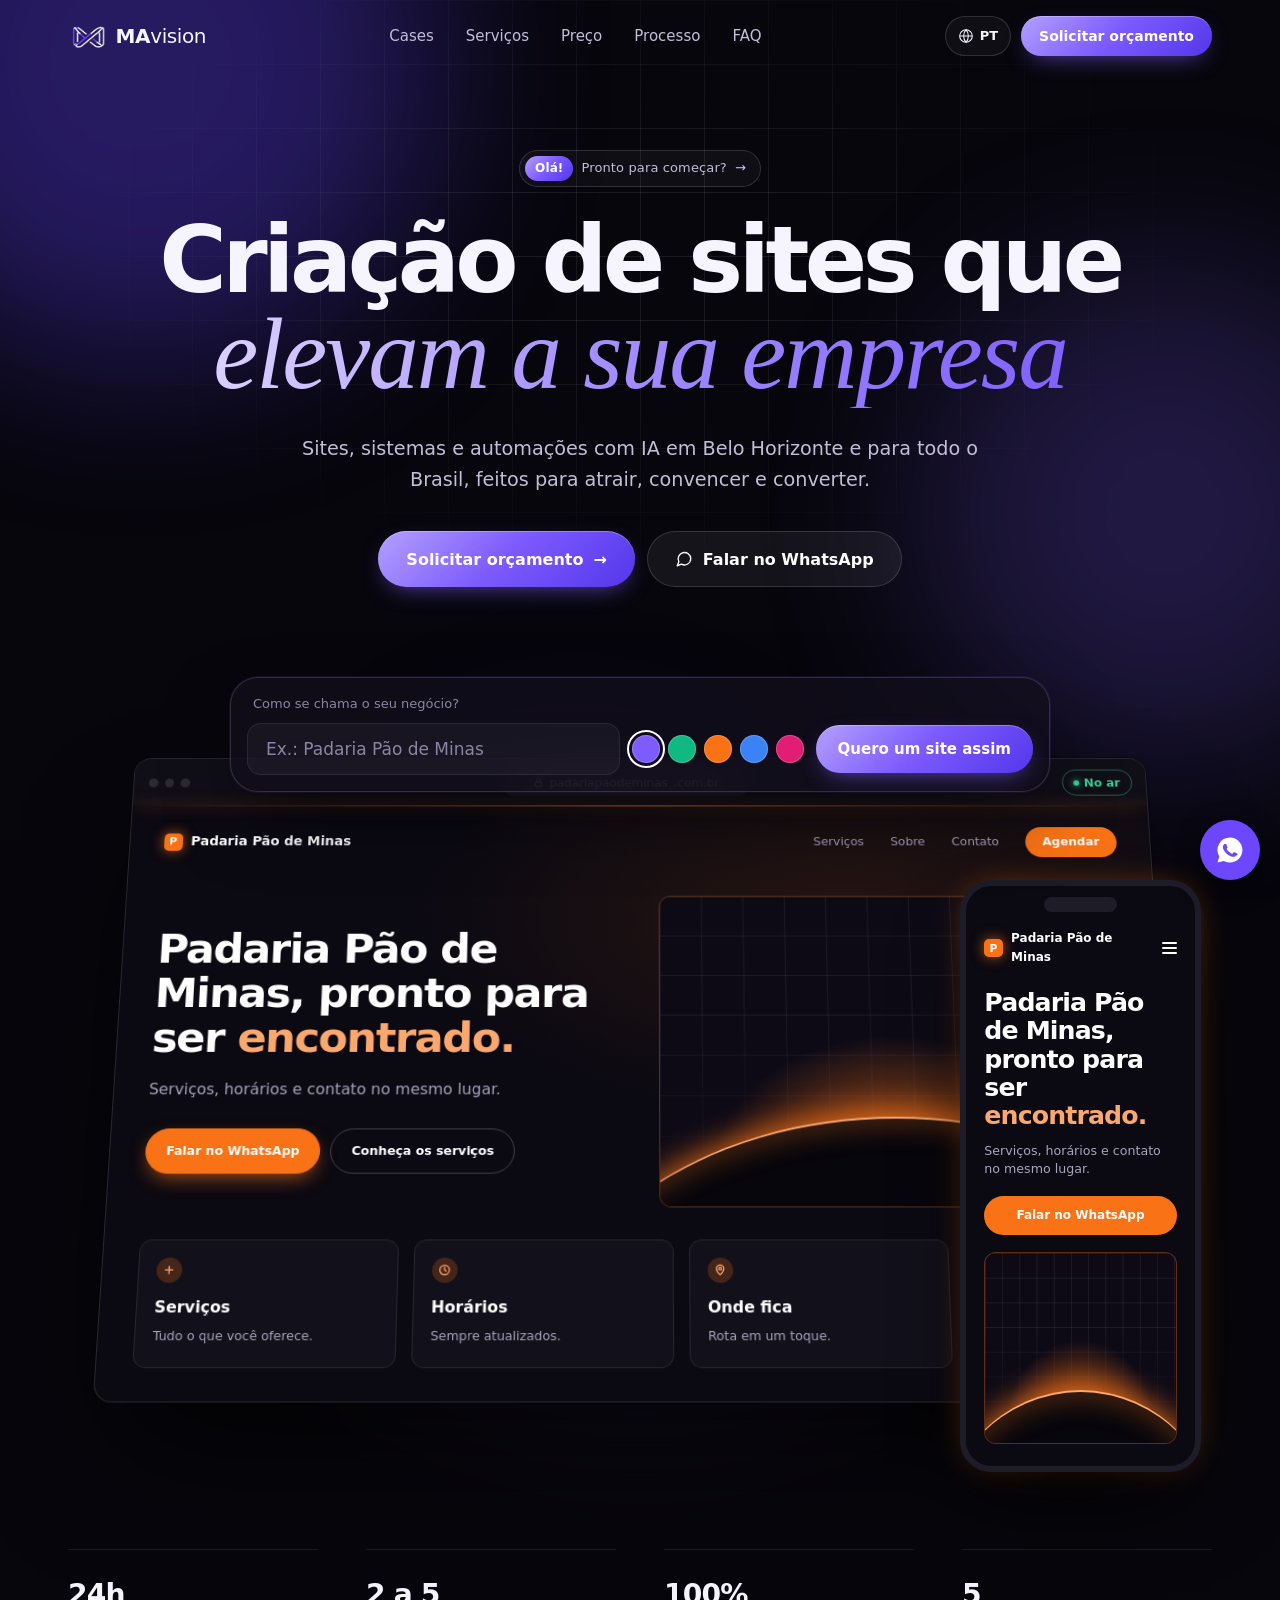
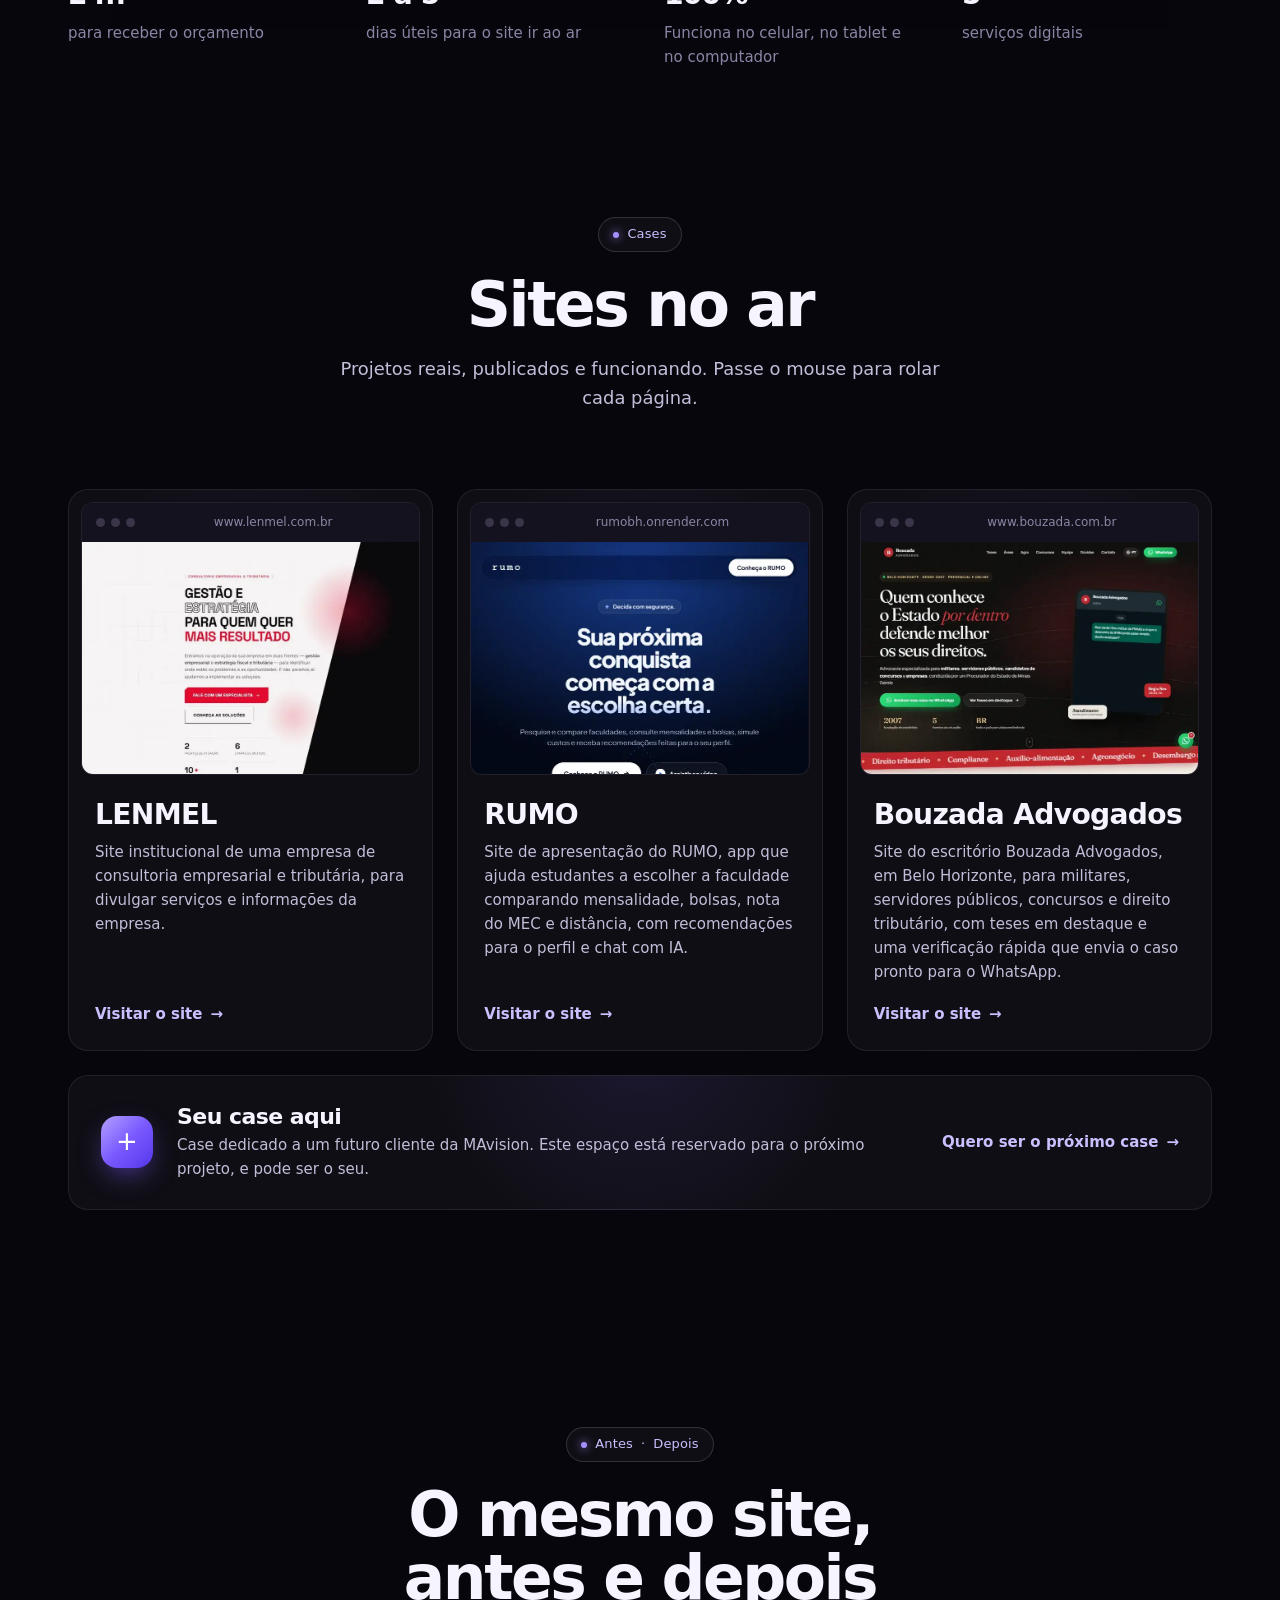
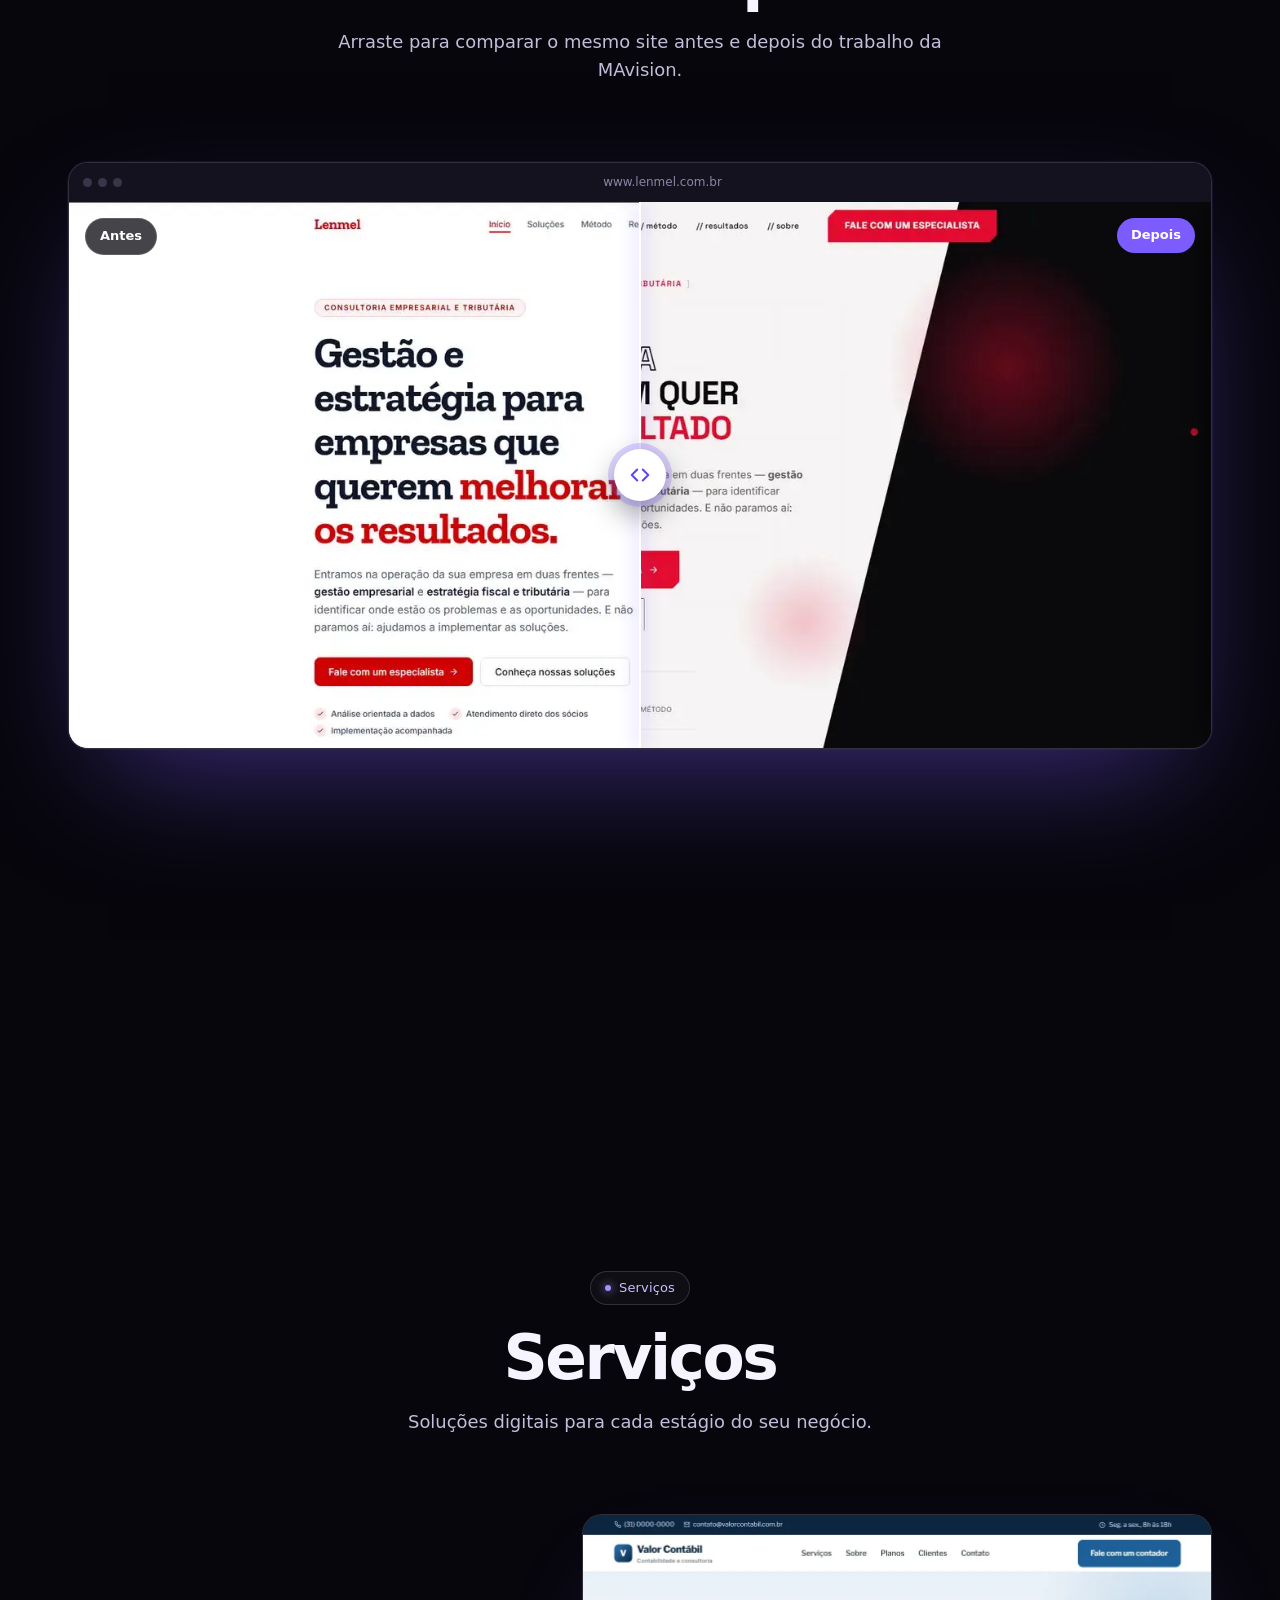
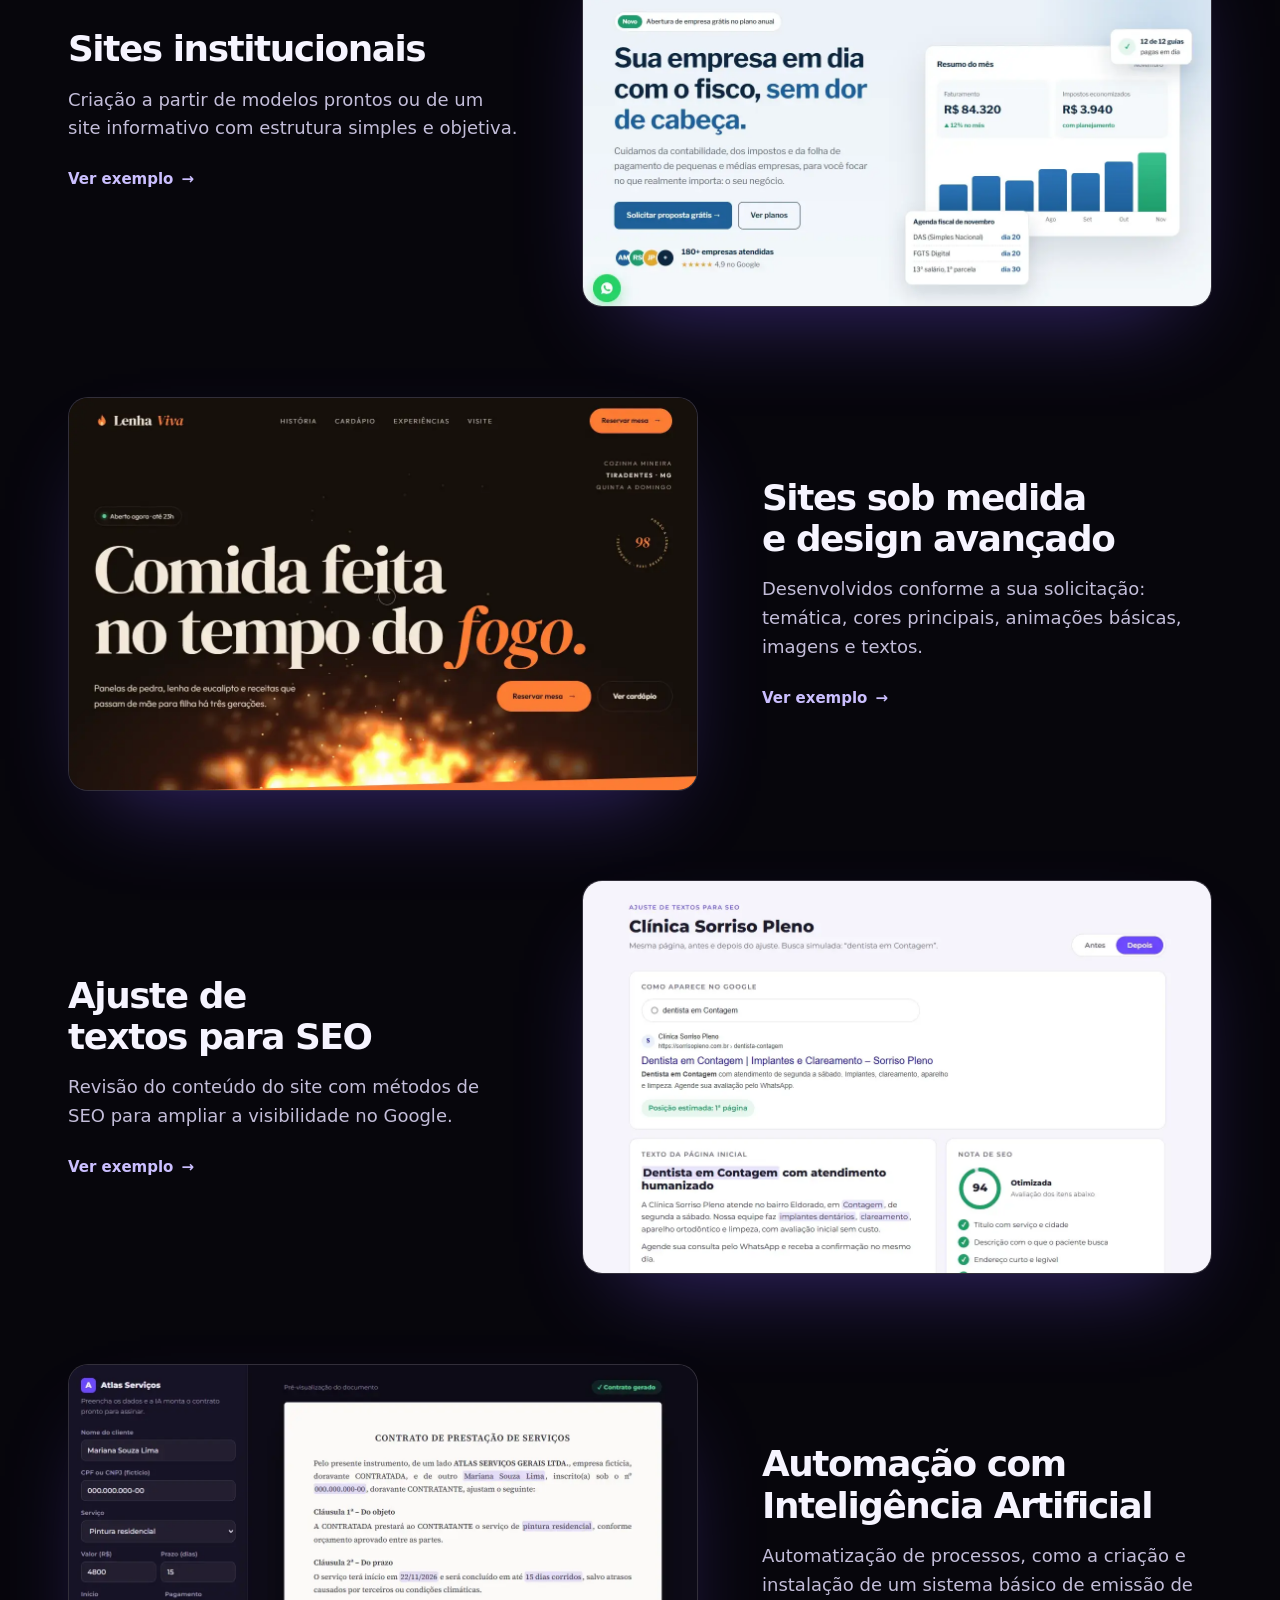
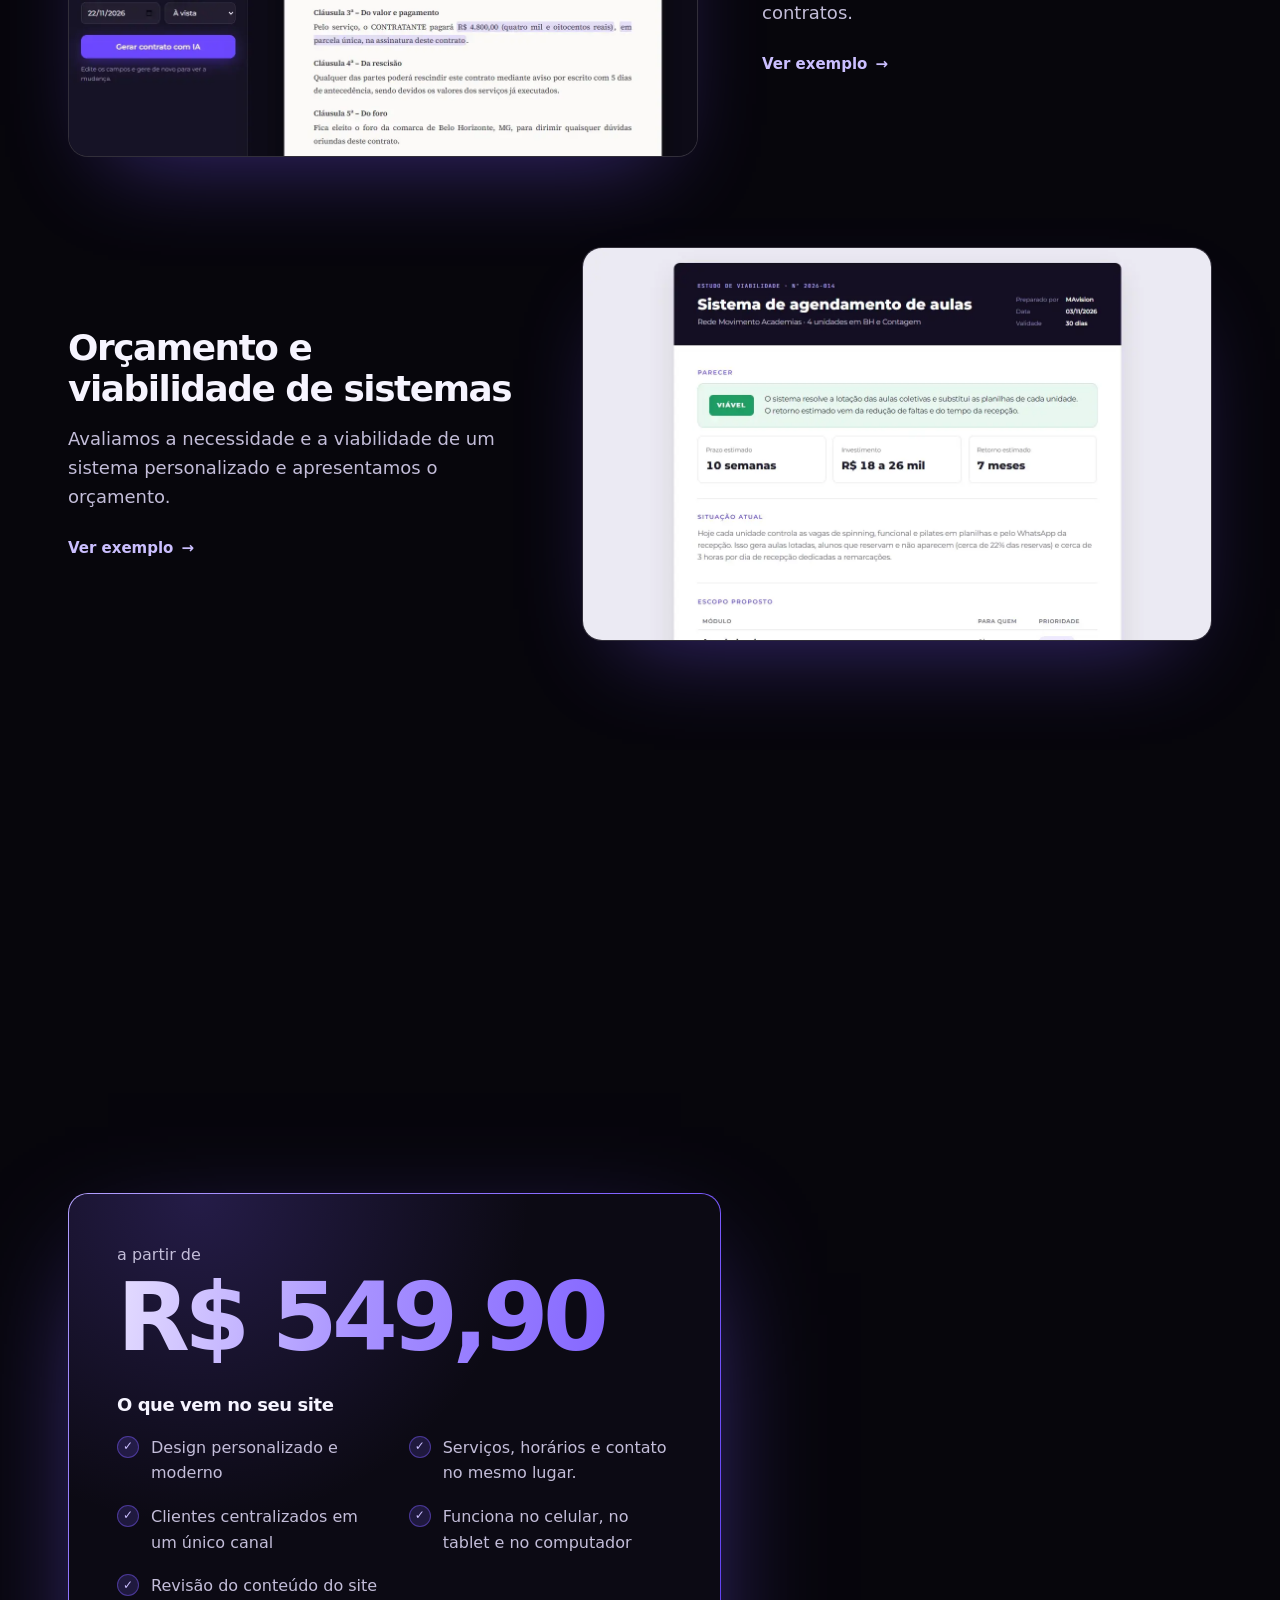
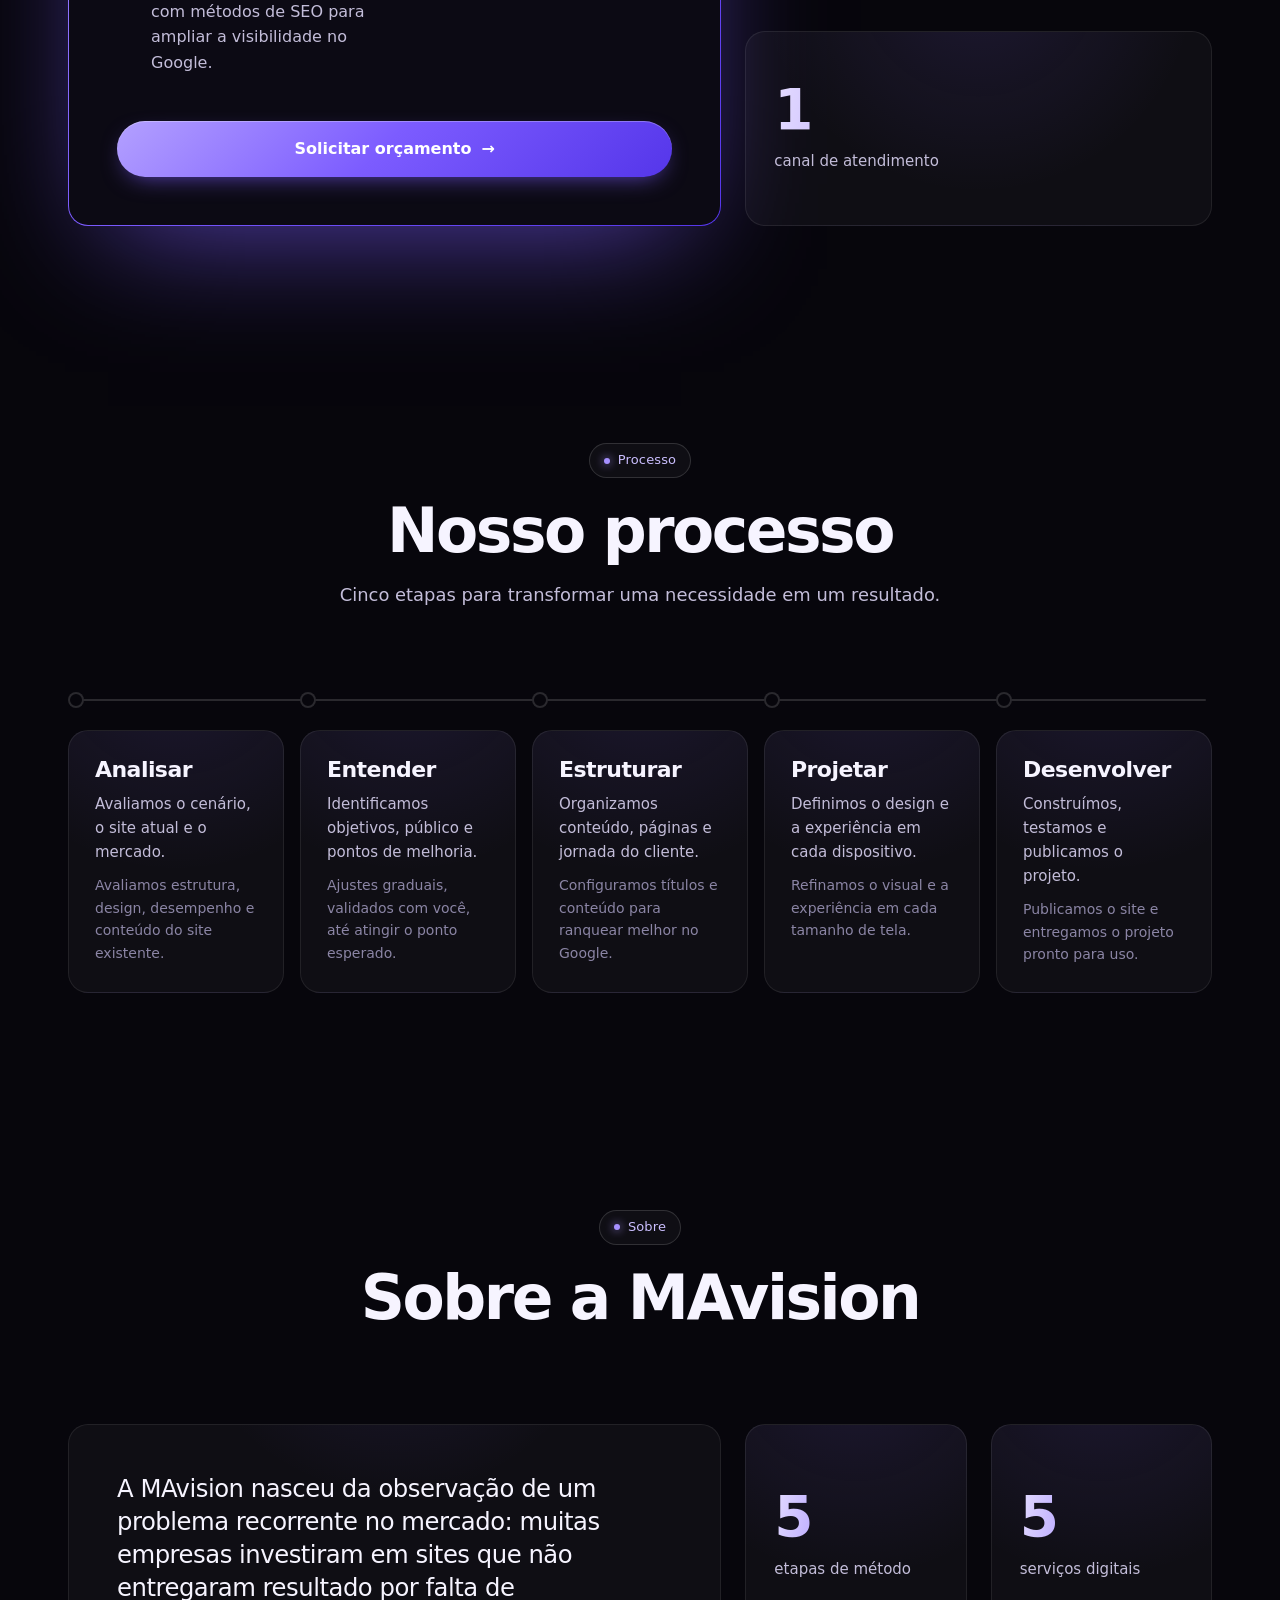
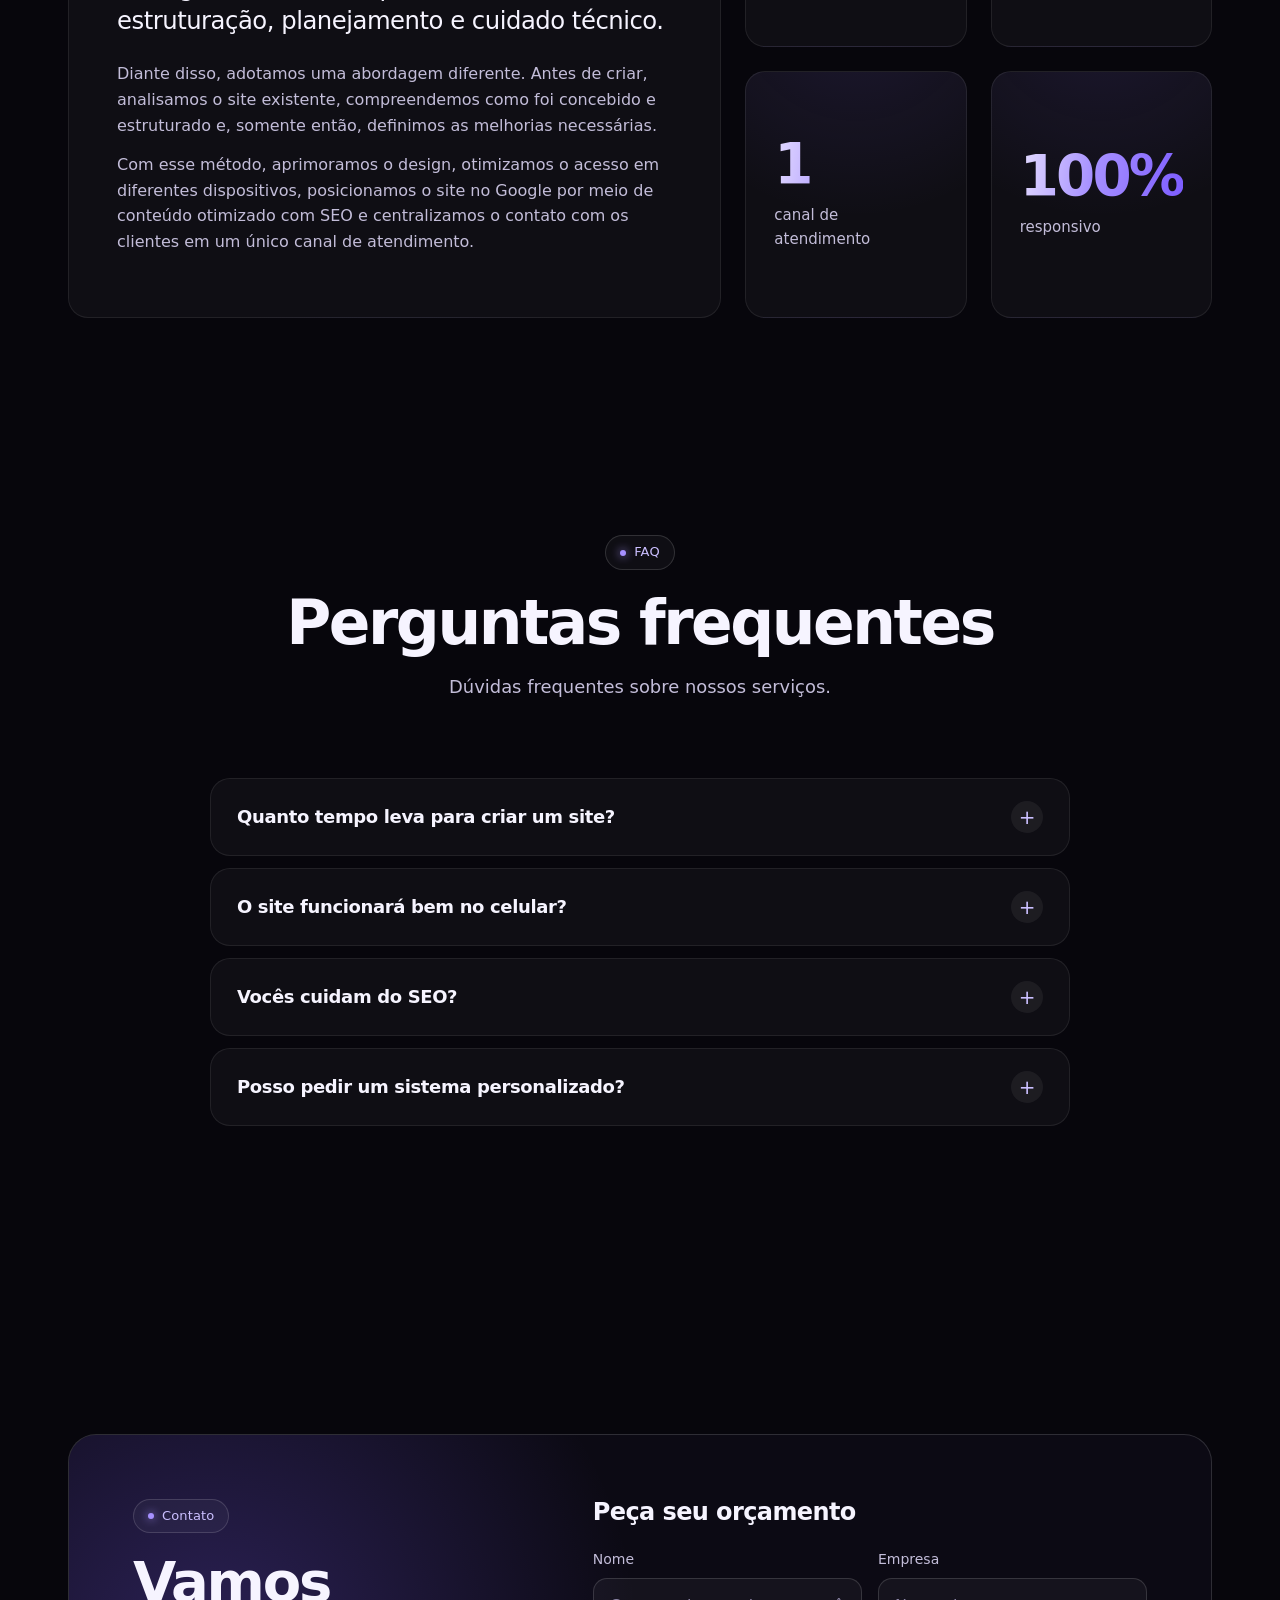
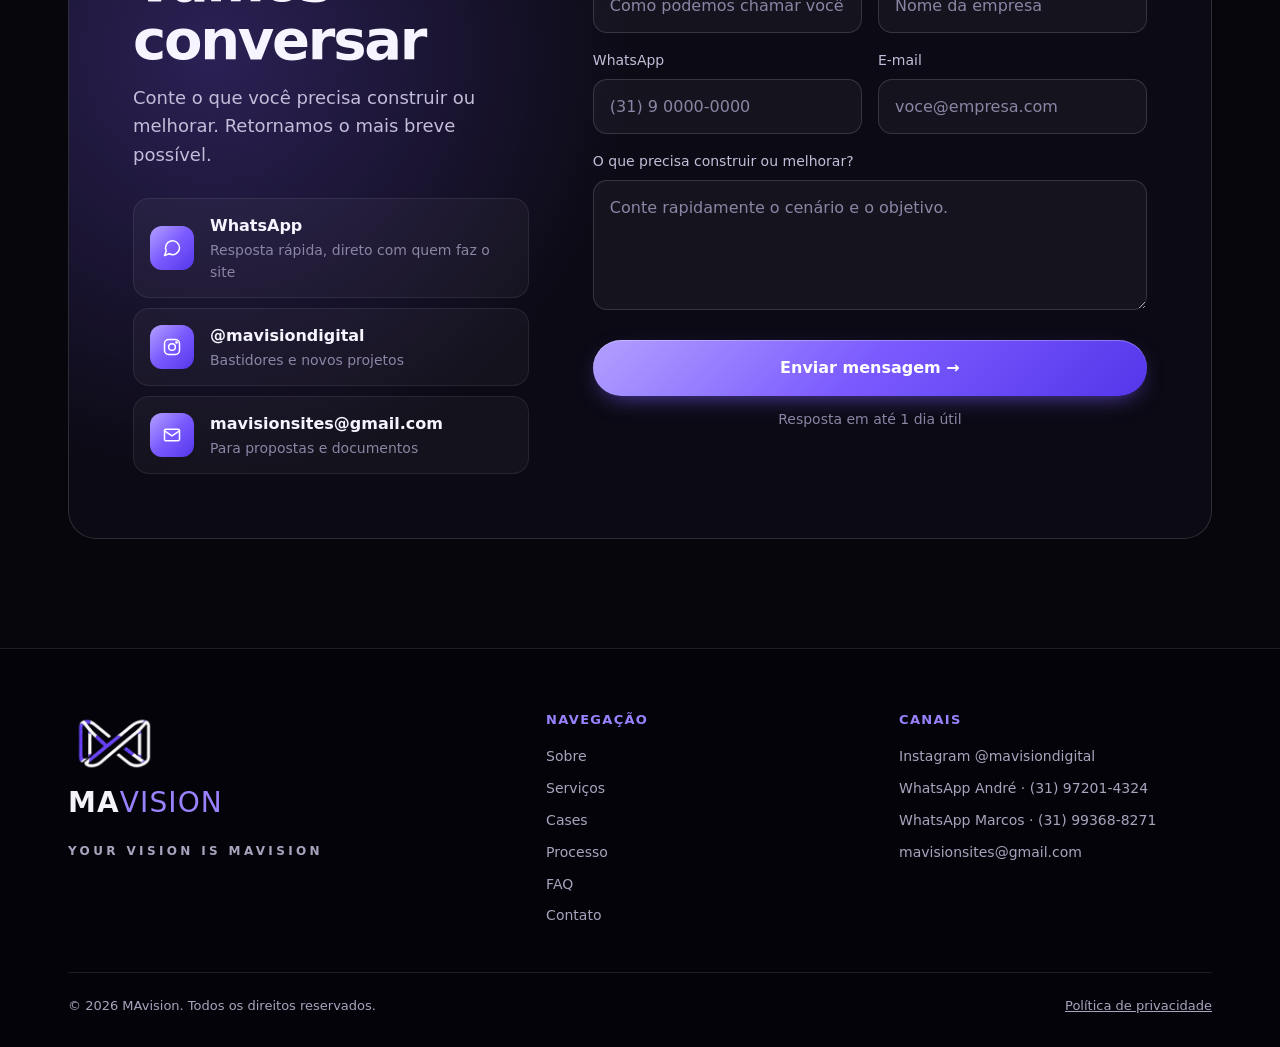
==== commit 6add3f30: "Remove a faixa animada (marquee) abaixo do hero Co-Authored-By: Claude Opus 5.5 <noreply@anthropic.c" ====
--- a/index.html
+++ b/index.html
@@ -103,7 +103,6 @@
 </div>
 </section>
 
-<div class="band" aria-hidden="true"><div class="band-in"><div class="g"><span>SITES</span><span>✦</span><span>SEO</span><span>✦</span><span>IA</span><span>✦</span><span>DESIGN</span><span>✦</span><span>SISTEMAS</span><span>✦</span><span>UX</span><span>✦</span><span>AUTOMAÇÃO</span><span>✦</span><span>SITES</span><span>✦</span><span>SEO</span><span>✦</span><span>IA</span><span>✦</span><span>DESIGN</span><span>✦</span><span>SISTEMAS</span><span>✦</span><span>UX</span><span>✦</span><span>AUTOMAÇÃO</span><span>✦</span><span>SITES</span><span>✦</span><span>SEO</span><span>✦</span><span>IA</span><span>✦</span><span>DESIGN</span><span>✦</span><span>SISTEMAS</span><span>✦</span><span>UX</span><span>✦</span><span>AUTOMAÇÃO</span><span>✦</span><span>SITES</span><span>✦</span><span>SEO</span><span>✦</span><span>IA</span><span>✦</span><span>DESIGN</span><span>✦</span><span>SISTEMAS</span><span>✦</span><span>UX</span><span>✦</span><span>AUTOMAÇÃO</span><span>✦</span><span>SITES</span><span>✦</span><span>SEO</span><span>✦</span><span>IA</span><span>✦</span><span>DESIGN</span><span>✦</span><span>SISTEMAS</span><span>✦</span><span>UX</span><span>✦</span><span>AUTOMAÇÃO</span><span>✦</span><span>SITES</span><span>✦</span><span>SEO</span><span>✦</span><span>IA</span><span>✦</span><span>DESIGN</span><span>✦</span><span>SISTEMAS</span><span>✦</span><span>UX</span><span>✦</span><span>AUTOMAÇÃO</span><span>✦</span></div><div class="g"><span>SITES</span><span>✦</span><span>SEO</span><span>✦</span><span>IA</span><span>✦</span><span>DESIGN</span><span>✦</span><span>SISTEMAS</span><span>✦</span><span>UX</span><span>✦</span><span>AUTOMAÇÃO</span><span>✦</span><span>SITES</span><span>✦</span><span>SEO</span><span>✦</span><span>IA</span><span>✦</span><span>DESIGN</span><span>✦</span><span>SISTEMAS</span><span>✦</span><span>UX</span><span>✦</span><span>AUTOMAÇÃO</span><span>✦</span><span>SITES</span><span>✦</span><span>SEO</span><span>✦</span><span>IA</span><span>✦</span><span>DESIGN</span><span>✦</span><span>SISTEMAS</span><span>✦</span><span>UX</span><span>✦</span><span>AUTOMAÇÃO</span><span>✦</span><span>SITES</span><span>✦</span><span>SEO</span><span>✦</span><span>IA</span><span>✦</span><span>DESIGN</span><span>✦</span><span>SISTEMAS</span><span>✦</span><span>UX</span><span>✦</span><span>AUTOMAÇÃO</span><span>✦</span><span>SITES</span><span>✦</span><span>SEO</span><span>✦</span><span>IA</span><span>✦</span><span>DESIGN</span><span>✦</span><span>SISTEMAS</span><span>✦</span><span>UX</span><span>✦</span><span>AUTOMAÇÃO</span><span>✦</span><span>SITES</span><span>✦</span><span>SEO</span><span>✦</span><span>IA</span><span>✦</span><span>DESIGN</span><span>✦</span><span>SISTEMAS</span><span>✦</span><span>UX</span><span>✦</span><span>AUTOMAÇÃO</span><span>✦</span></div></div></div>
 
 <!-- CASES -->
 <section class="sec" id="cases"><div class="w">
--- a/style.css
+++ b/style.css
@@ -190,12 +190,6 @@
 .facts p{margin:0;padding-top:22px;border-top:1px solid var(--line);display:flex;flex-direction:column;gap:4px;font-size:15px;color:var(--t2)}
 .facts b{font-size:clamp(24px,2.2vw,32px);font-weight:700;letter-spacing:-.03em;color:var(--t0)}
 
-/* marquee */
-.band{border-block:1px solid var(--line);overflow:hidden;white-space:nowrap;padding:24px 0;margin-top:clamp(56px,6vw,96px);-webkit-mask:linear-gradient(90deg,transparent,#000 12%,#000 88%,transparent);mask:linear-gradient(90deg,transparent,#000 12%,#000 88%,transparent)}
-.band-in{display:inline-flex;animation:mq 45s linear infinite}
-.band .g{display:inline-flex;font-size:clamp(20px,2vw,28px);font-weight:600;letter-spacing:-.03em;color:var(--t2)}
-.band .g span{padding:0 24px}.band .g span:nth-child(even){color:var(--v400)}
-@keyframes mq{to{transform:translateX(-50%)}}
 
 /* ---------- cases ---------- */
 .work{display:grid;grid-template-columns:repeat(3,1fr);gap:24px}
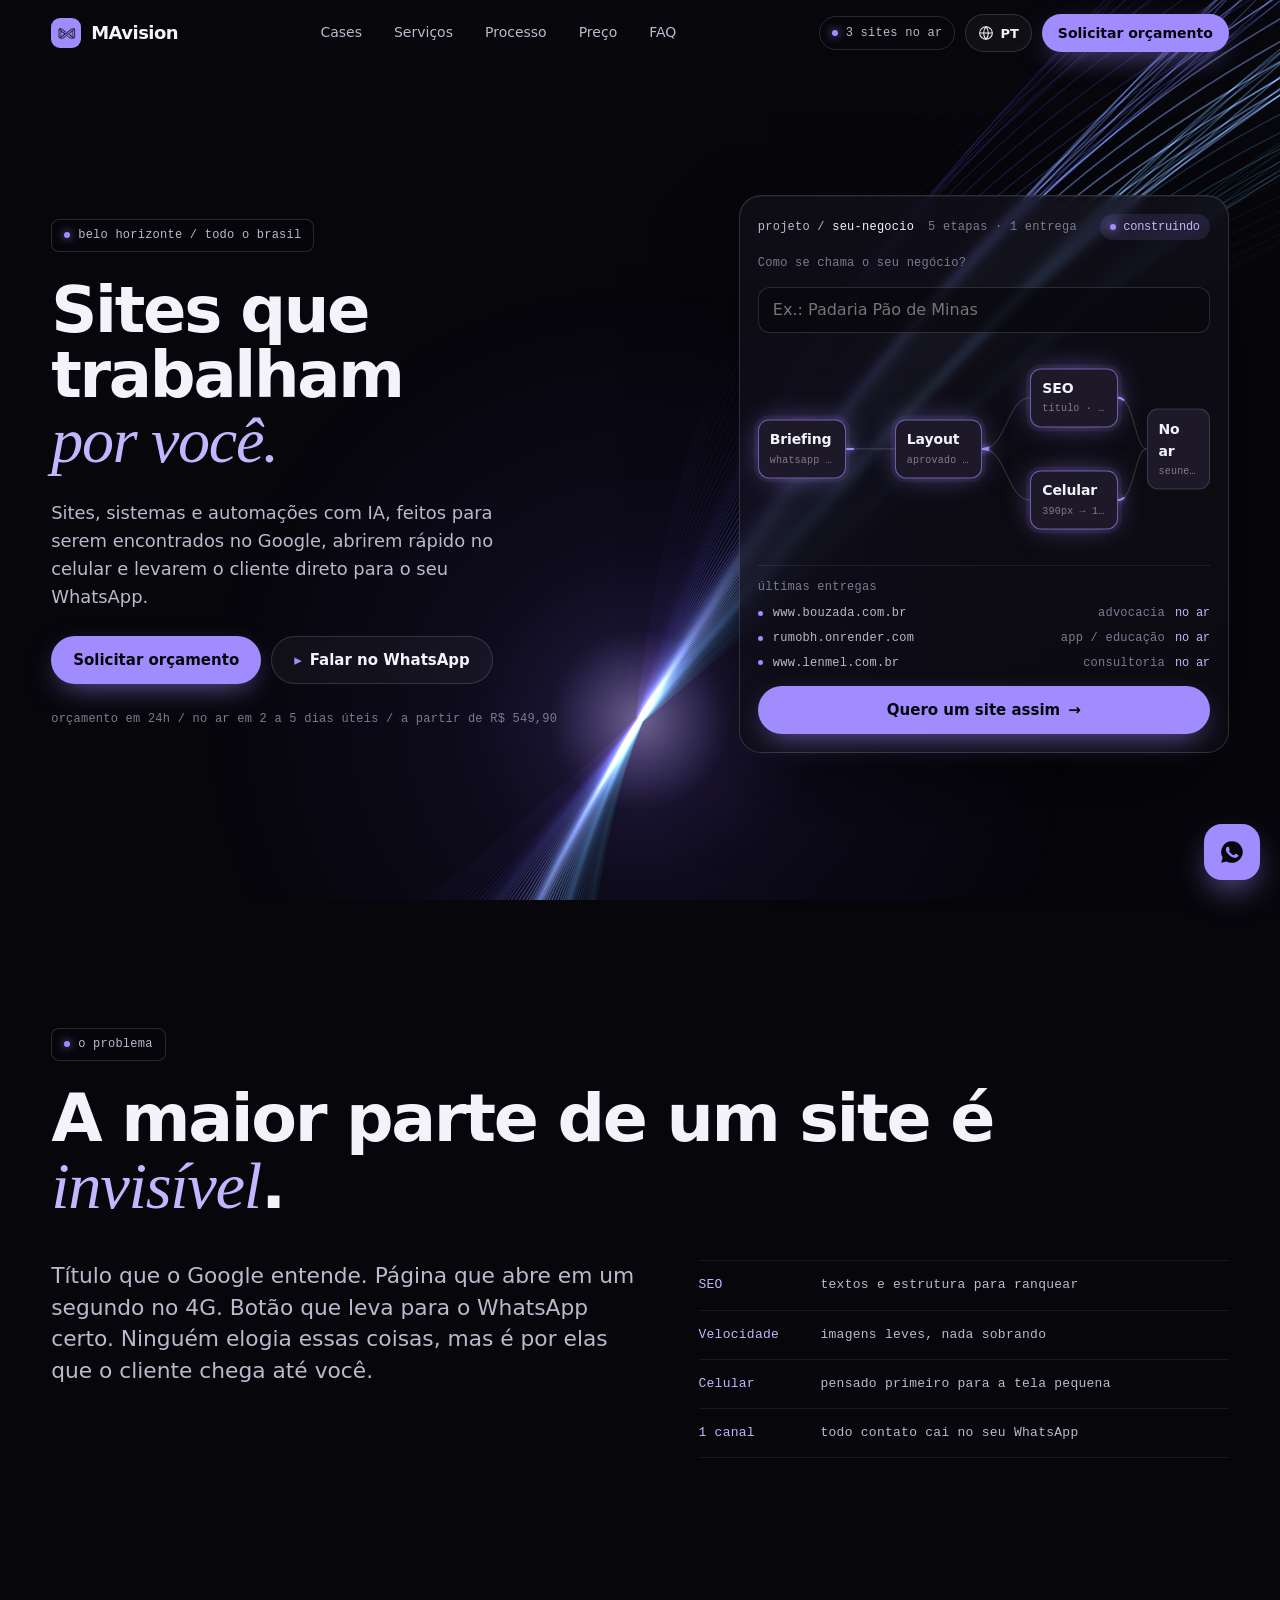
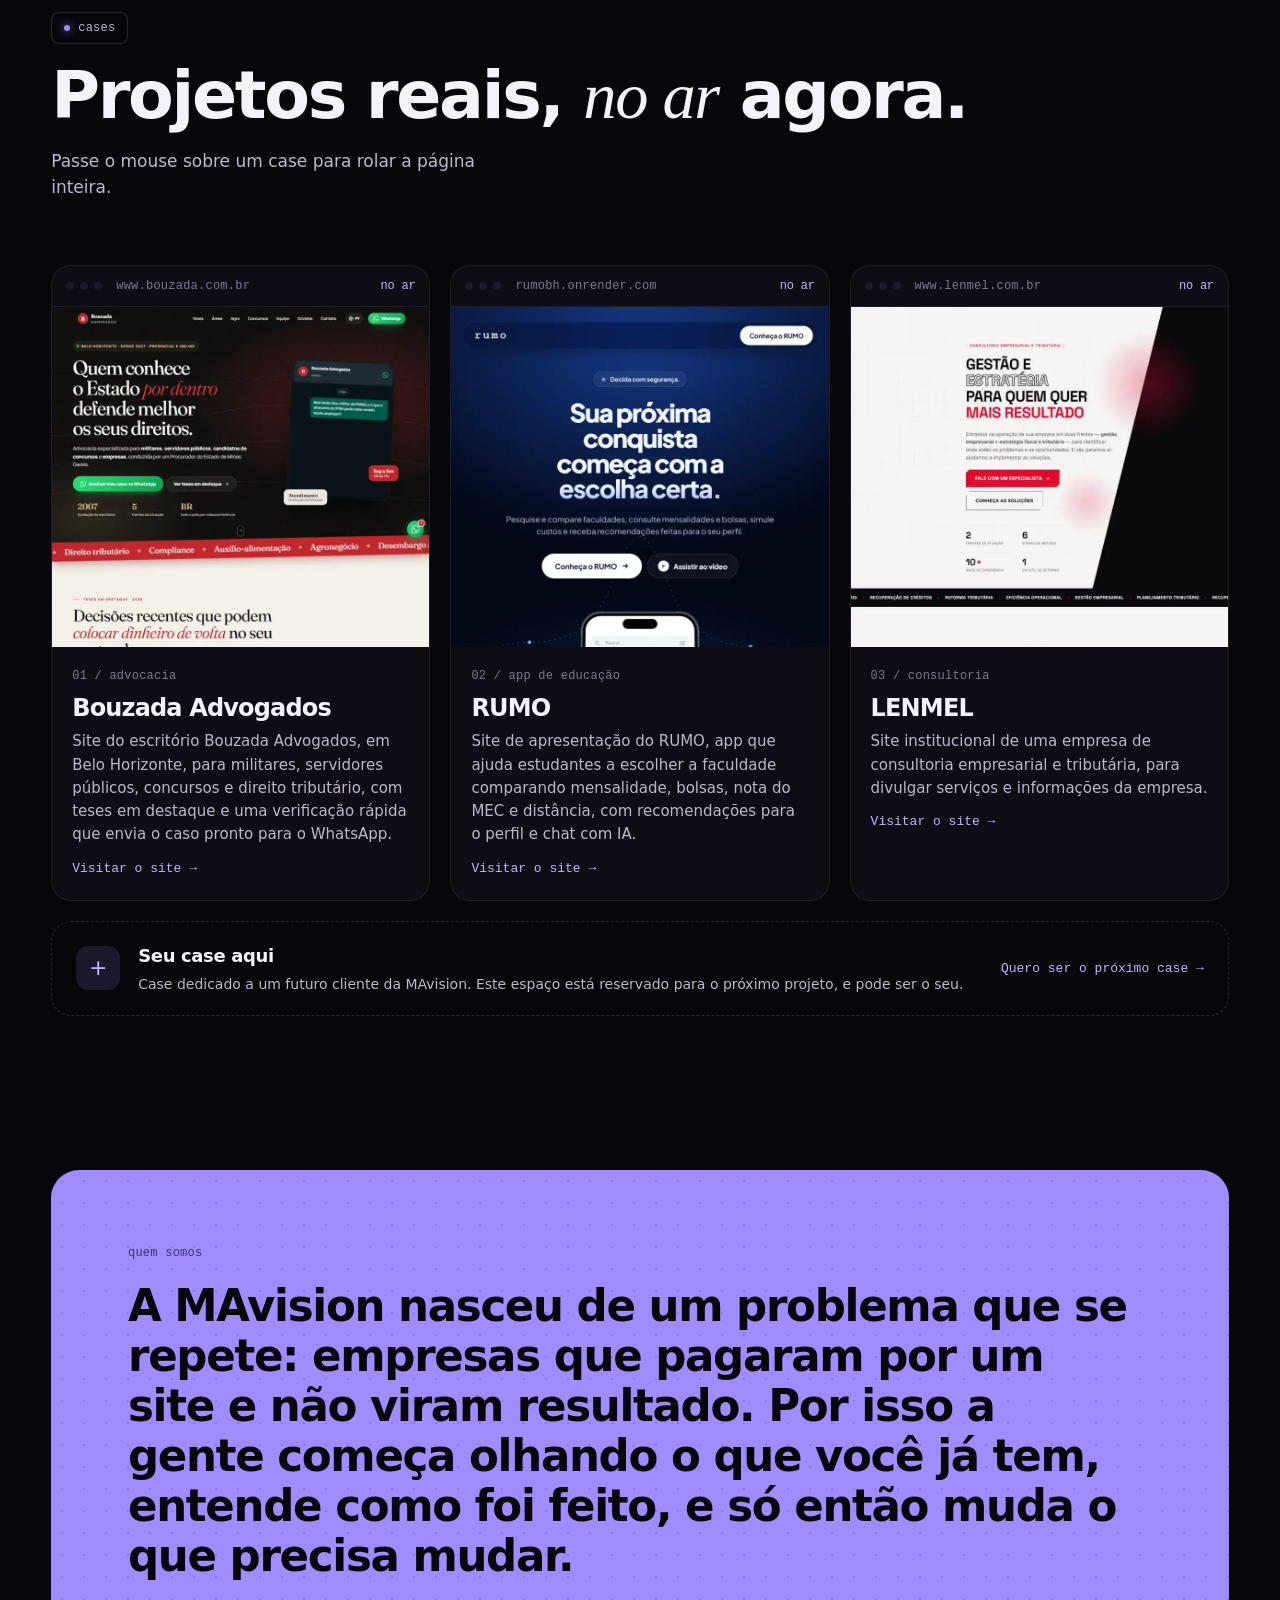
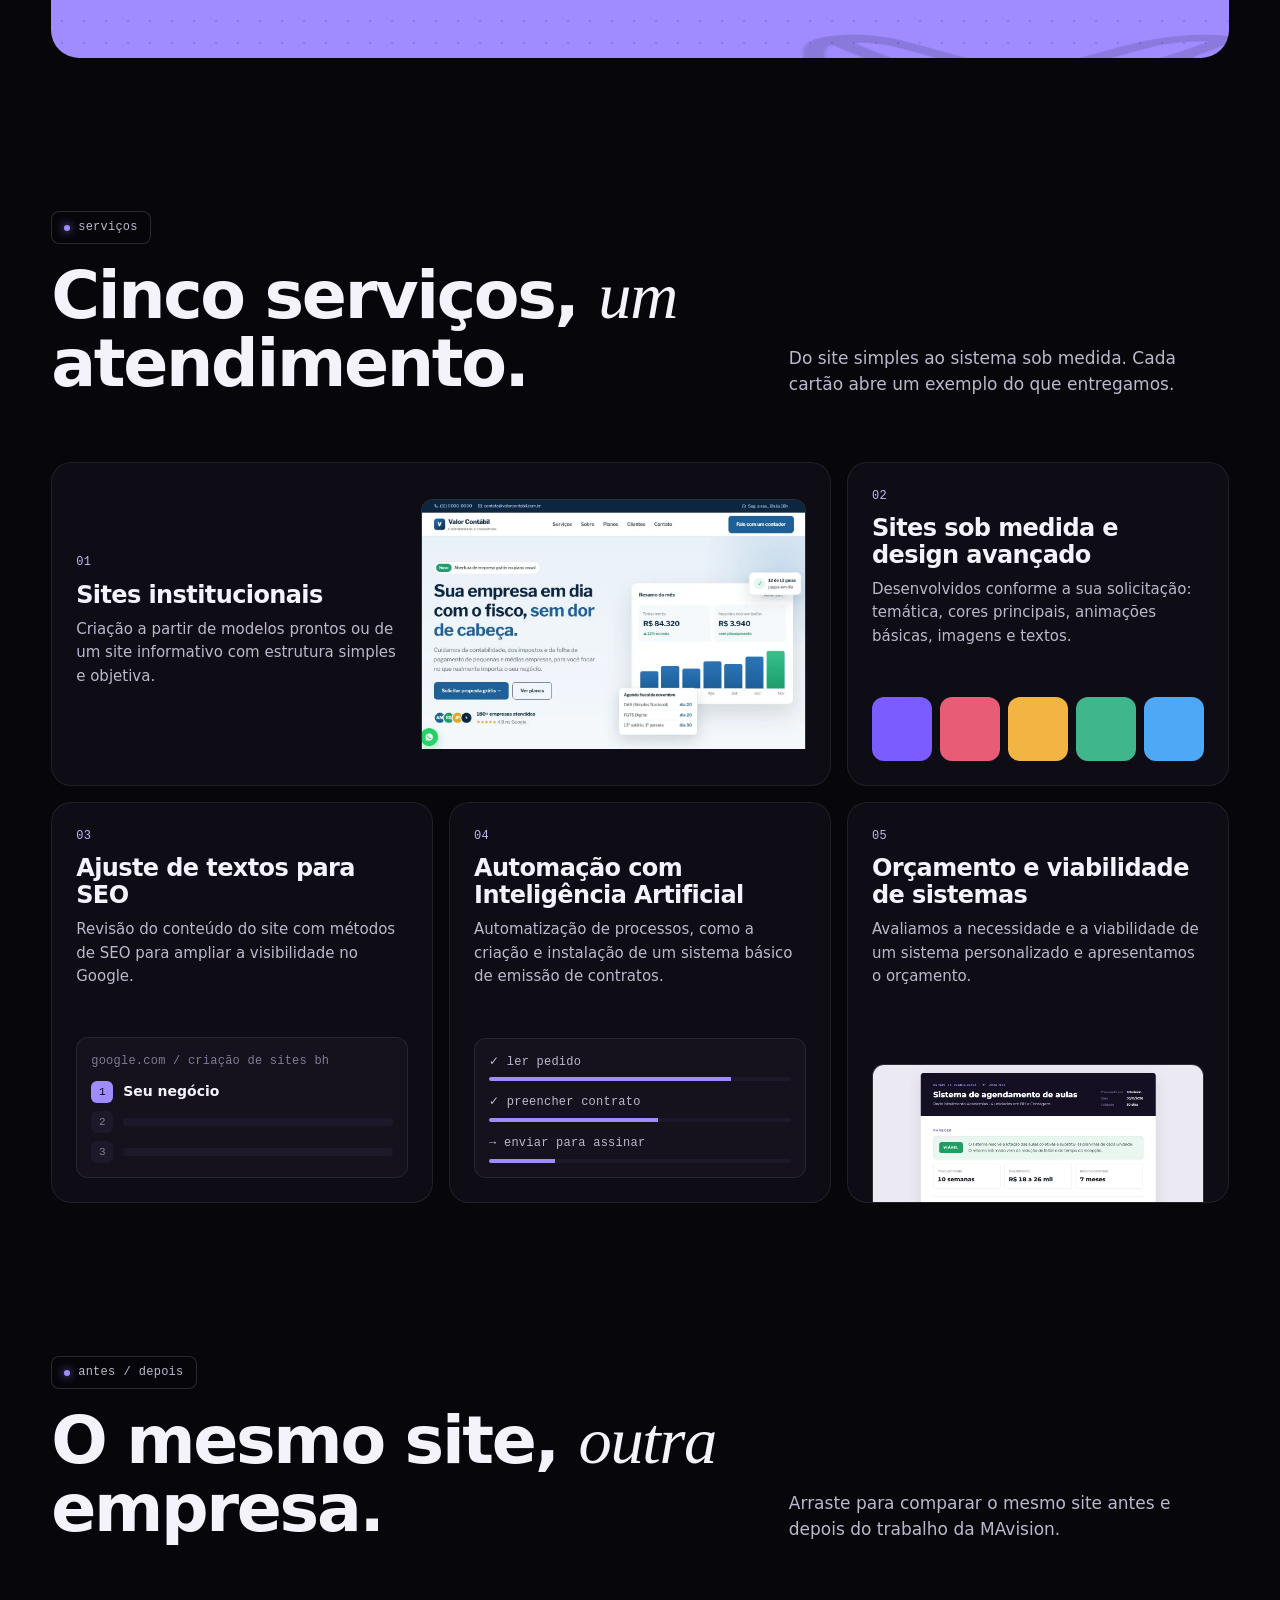
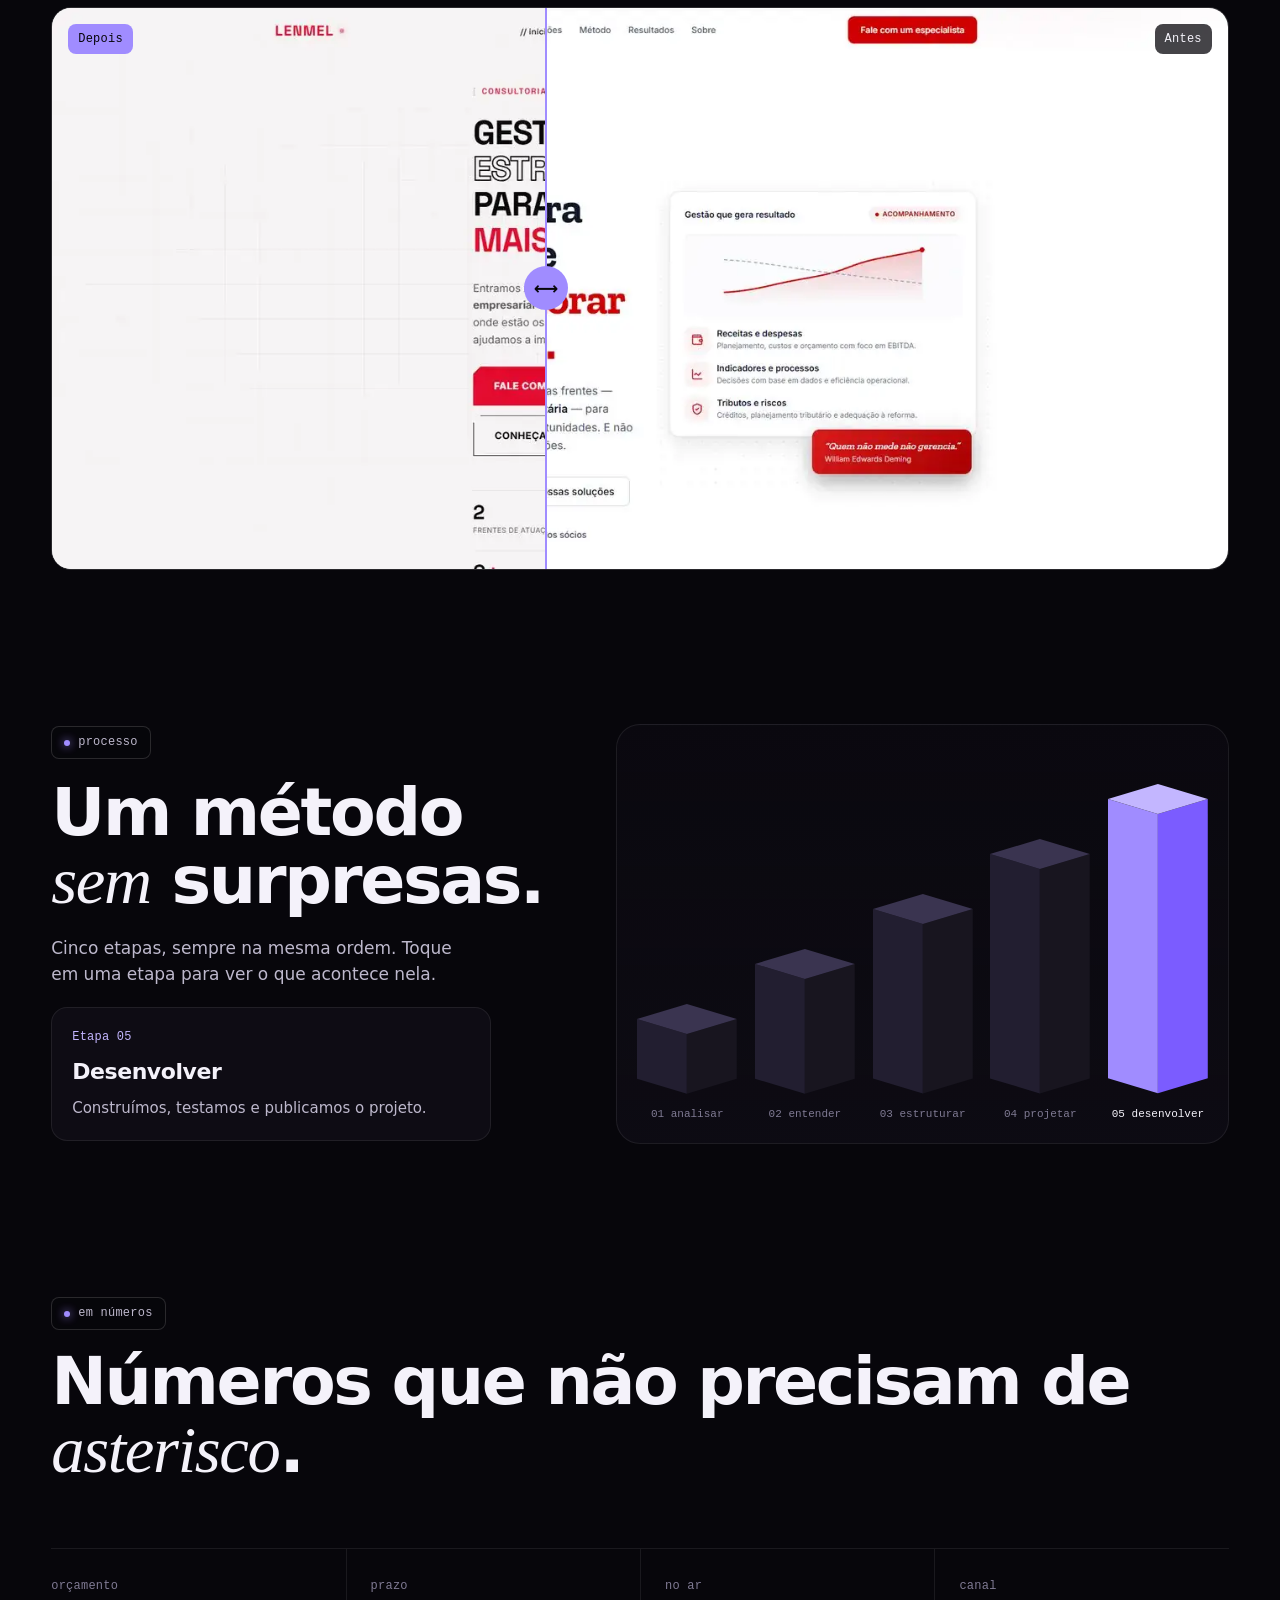
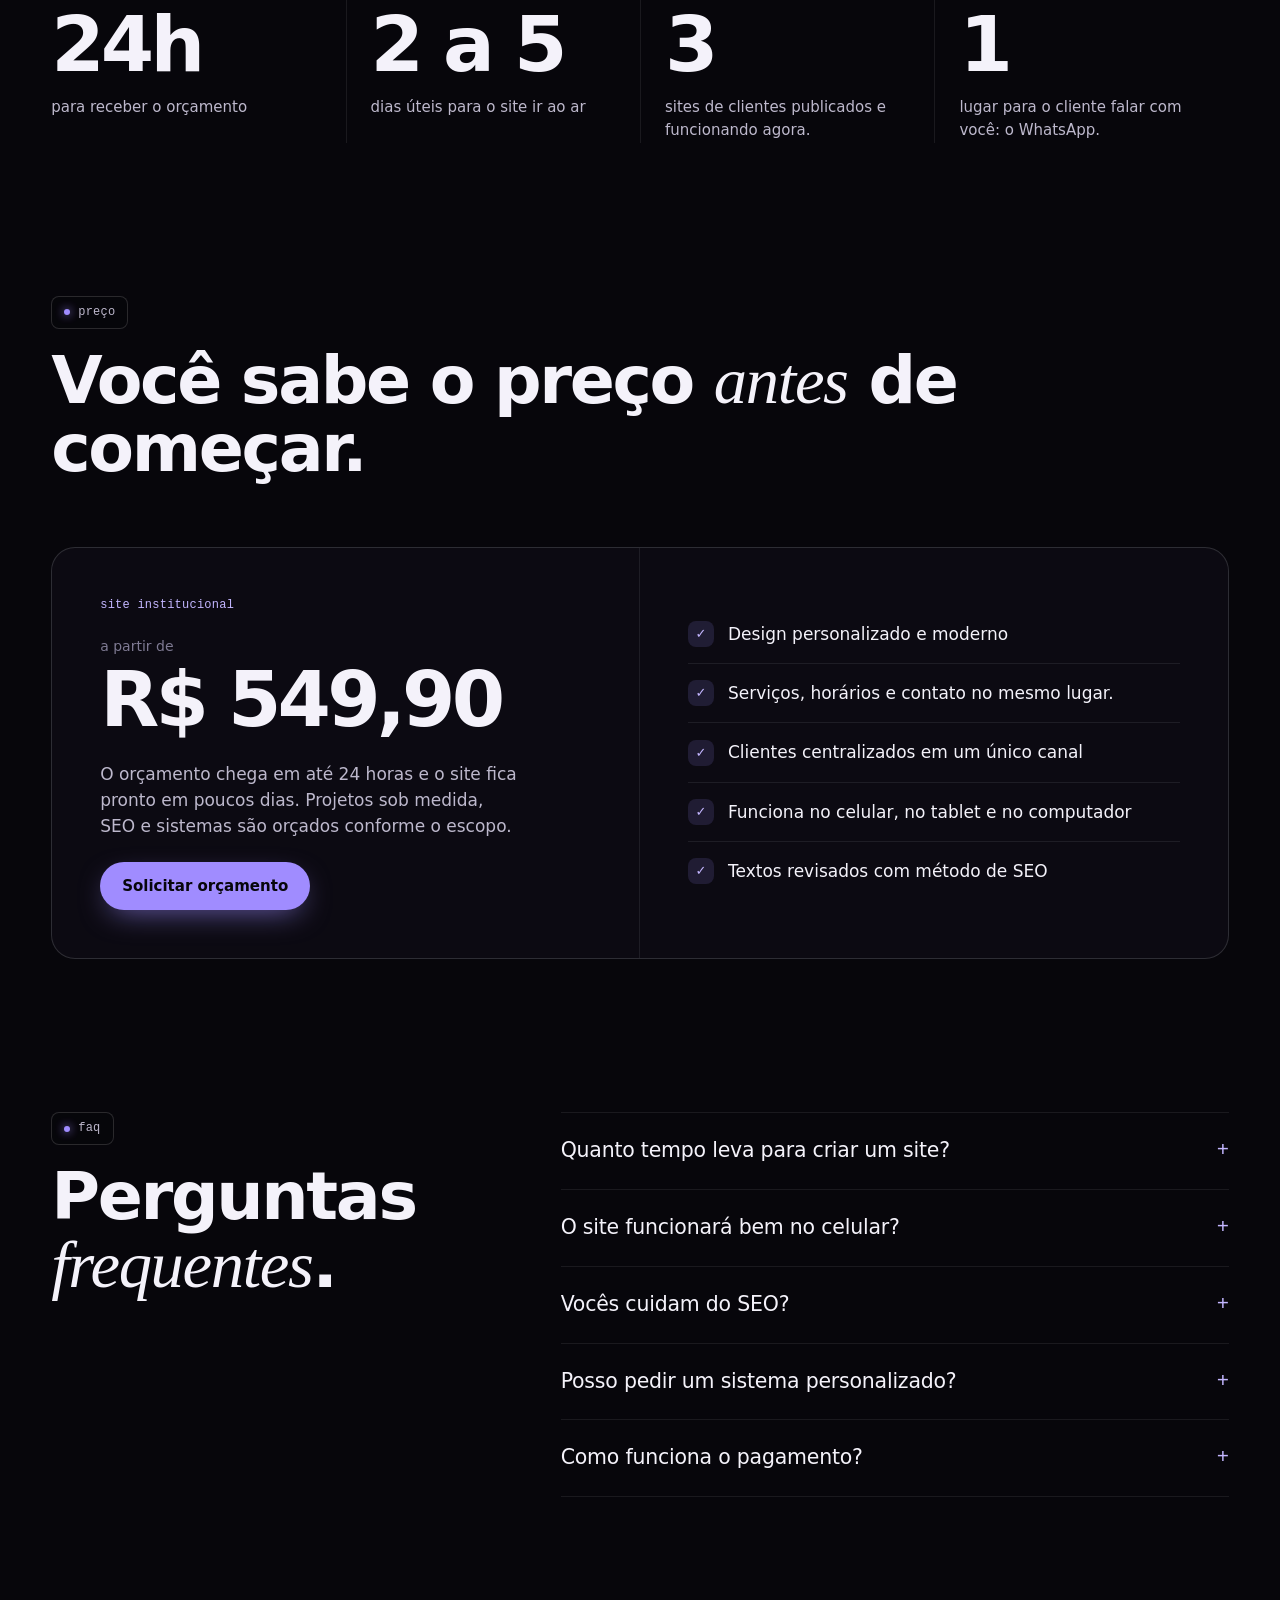
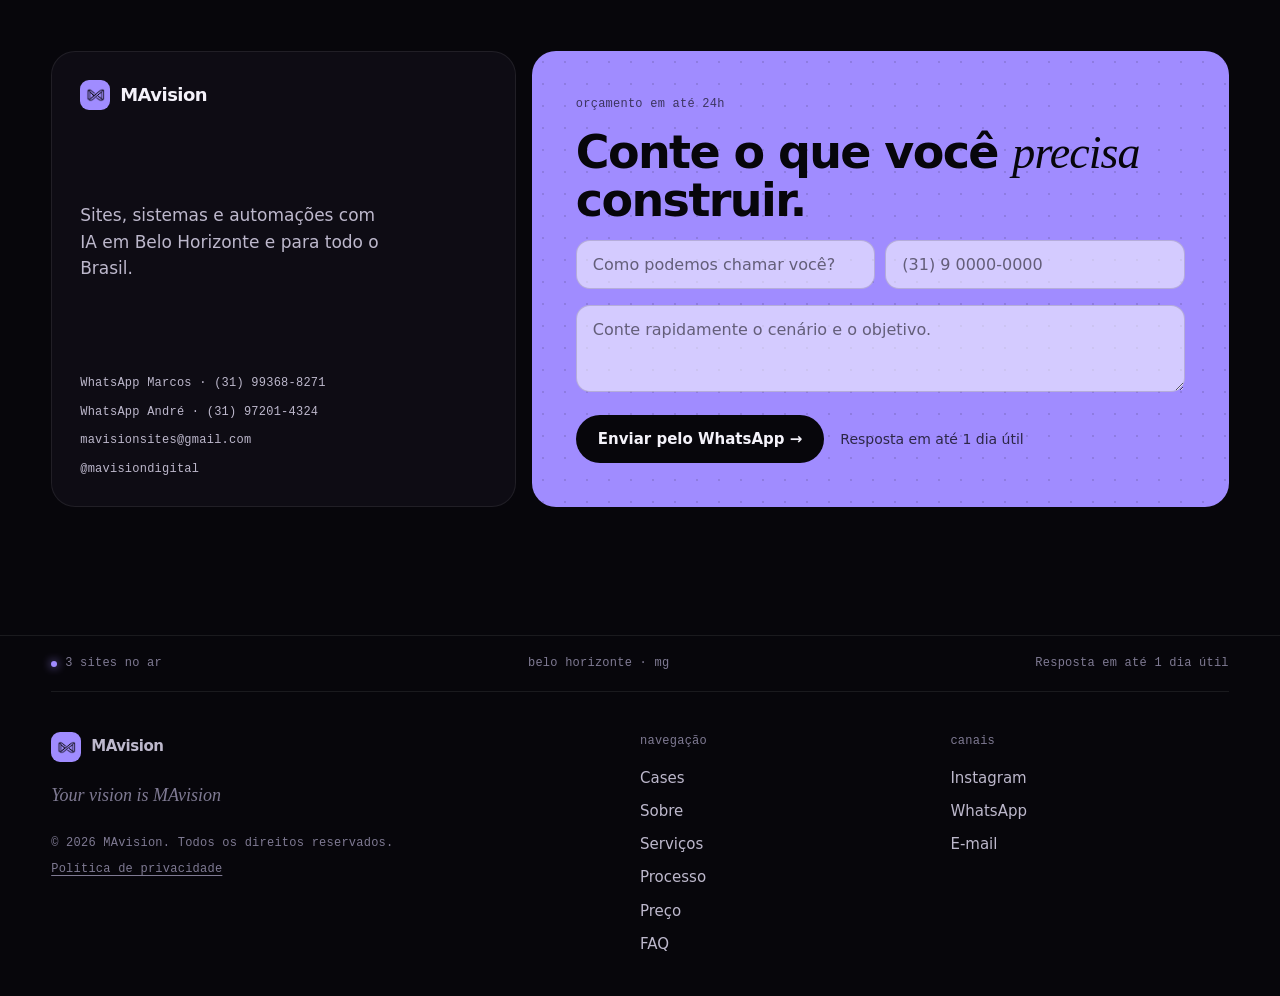
==== commit fa3ef8f4: "Novo visual do site: fita de luz do M, lilás único e painel interativo no topo Abertura com o quadra" ====
--- a/index.html
+++ b/index.html
@@ -34,195 +34,210 @@
 <link rel="icon" href="favicon-32.png" type="image/png" sizes="32x32">
 <link rel="apple-touch-icon" href="apple-touch-icon.png">
 <link rel="manifest" href="site.webmanifest">
-<meta name="theme-color" content="#07060c">
+<meta name="theme-color" content="#07060b">
 <script type="application/ld+json">
 {"@context":"https://schema.org","@graph":[{"@type":"ProfessionalService","@id":"https://www.mavision.com.br/#mavision","name":"MAvision","url":"https://www.mavision.com.br/","inLanguage":"pt-BR","slogan":"Your vision is MAvision","description":"Sites, sistemas e automações com IA em Belo Horizonte e para todo o Brasil, feitos para atrair, convencer e converter.","logo":"https://www.mavision.com.br/icon-512.png","image":"https://www.mavision.com.br/og-image.jpg","email":"mavisionsites@gmail.com","telephone":"+55-31-99368-8271","address":{"@type":"PostalAddress","addressLocality":"Belo Horizonte","addressRegion":"MG","addressCountry":"BR"},"areaServed":[{"@type":"Country","name":"Brazil"},{"@type":"Place","name":"North America"},{"@type":"Place","name":"Europe"}],"availableLanguage":["pt-BR","en","es"],"sameAs":["https://instagram.com/mavisiondigital"],"makesOffer":{"@type":"Offer","itemOffered":{"@type":"Service","name":"Sites institucionais"},"priceSpecification":[{"@type":"PriceSpecification","minPrice":"549.90","priceCurrency":"BRL"}]},"hasOfferCatalog":{"@type":"OfferCatalog","name":"Serviços","itemListElement":[{"@type":"Offer","itemOffered":{"@type":"Service","name":"Sites institucionais","description":"Criação a partir de modelos prontos ou de um site informativo com estrutura simples e objetiva."}},{"@type":"Offer","itemOffered":{"@type":"Service","name":"Sites sob medida e design avançado","description":"Desenvolvidos conforme a sua solicitação: temática, cores principais, animações básicas, imagens e textos."}},{"@type":"Offer","itemOffered":{"@type":"Service","name":"Ajuste de textos para SEO","description":"Revisão do conteúdo do site com métodos de SEO para ampliar a visibilidade no Google."}},{"@type":"Offer","itemOffered":{"@type":"Service","name":"Automação com Inteligência Artificial","description":"Automatização de processos, como a criação e instalação de um sistema básico de emissão de contratos."}},{"@type":"Offer","itemOffered":{"@type":"Service","name":"Orçamento e viabilidade de sistemas","description":"Avaliamos a necessidade e a viabilidade de um sistema personalizado e apresentamos o orçamento."}}]}},{"@type":"WebSite","@id":"https://www.mavision.com.br/#site","url":"https://www.mavision.com.br/","name":"MAvision","inLanguage":"pt-BR","publisher":{"@id":"https://www.mavision.com.br/#mavision"}},{"@type":"FAQPage","inLanguage":"pt-BR","mainEntity":[{"@type":"Question","name":"Quanto tempo leva para criar um site?","acceptedAnswer":{"@type":"Answer","text":"Sites institucionais costumam levar de 2 a 5 dias úteis. Projetos sob medida variam conforme a complexidade."}},{"@type":"Question","name":"O site funcionará bem no celular?","acceptedAnswer":{"@type":"Answer","text":"Sim. Todos os projetos são responsivos e otimizados para diferentes aparelhos."}},{"@type":"Question","name":"Vocês cuidam do SEO?","acceptedAnswer":{"@type":"Answer","text":"Sim. Ajustamos textos e estrutura para melhorar o posicionamento no Google."}},{"@type":"Question","name":"Posso pedir um sistema personalizado?","acceptedAnswer":{"@type":"Answer","text":"Sim. Avaliamos a viabilidade e enviamos um orçamento conforme a sua necessidade."}},{"@type":"Question","name":"Como funciona o pagamento?","acceptedAnswer":{"@type":"Answer","text":"As condições são definidas no orçamento, depois de entendermos o escopo do projeto."}}]}]}
 </script>
 <link rel="preconnect" href="https://fonts.googleapis.com"><link rel="preconnect" href="https://fonts.gstatic.com" crossorigin>
-<link rel="preload" as="style" id="gf" href="https://fonts.googleapis.com/css2?family=Geist:wght@400;500;600;700;800&family=Instrument+Serif:ital@1&family=Montserrat:wght@300;400;600;700;800&display=swap">
-<noscript><link rel="stylesheet" href="https://fonts.googleapis.com/css2?family=Geist:wght@400;500;600;700;800&family=Instrument+Serif:ital@1&family=Montserrat:wght@300;400;600;700;800&display=swap"></noscript>
+<link rel="preload" as="style" id="gf" href="https://fonts.googleapis.com/css2?family=Schibsted+Grotesk:wght@400;500;600;700&family=Newsreader:ital,opsz,wght@1,6..72,400&family=JetBrains+Mono:wght@400;500&display=swap">
+<noscript><link rel="stylesheet" href="https://fonts.googleapis.com/css2?family=Schibsted+Grotesk:wght@400;500;600;700&family=Newsreader:ital,opsz,wght@1,6..72,400&family=JetBrains+Mono:wght@400;500&display=swap"></noscript>
 <link rel="stylesheet" href="style.css">
 <script src="boot.js"></script>
 </head>
 <body>
 <a class="skip" href="#main">MAvision</a>
-<div class="bg" aria-hidden="true"><i class="a1"></i><i class="a2"></i><i class="a3"></i></div>
-
-<header class="bar" id="bar"><div class="w bar-in">
-<a class="brand" href="#hero" aria-label="MAvision"><img src="logo-sm.webp" alt="" width="180" height="134"><span><b>MA</b>vision</span></a>
-<nav id="nv" aria-label="MAvision"><a href="#cases" data-t="n3">Cases</a><a href="#servicos" data-t="n2">Serviços</a><a href="#preco" data-t="k1x">Preço</a><a href="#processo" data-t="n4">Processo</a><a href="#faq">FAQ</a></nav>
+
+<!-- opening: the violet square with the M shrinks into the page (first visit of the session only) -->
+<div class="intro" id="intro" aria-hidden="true"><div class="intro-sq"><span class="intro-ic"><img src="logo-sm.webp" alt="" width="180" height="134"></span></div></div>
+<canvas id="ribbon" aria-hidden="true"></canvas>
+
+<header class="bar" id="bar">
+<a class="brand" href="#hero" aria-label="MAvision"><span class="mk"><img src="logo-sm.webp" alt="" width="180" height="134"></span>MAvision</a>
+<nav id="nv" aria-label="MAvision"><a href="#cases" data-t="n3">Cases</a><a href="#servicos" data-t="n2">Serviços</a><a href="#processo" data-t="n4">Processo</a><a href="#preco" data-t="k1x">Preço</a><a href="#faq">FAQ</a></nav>
 <div class="tools">
+<span class="live mono"><i></i><span data-t="zLive">3 sites no ar</span></span>
 <div class="lang" id="lg"><button type="button" aria-haspopup="true" aria-expanded="false" data-a="al" aria-label="Idioma"><svg viewBox="0 0 24 24" aria-hidden="true"><circle cx="12" cy="12" r="9.5"/><path d="M2.5 12h19M12 2.5a14.5 14.5 0 010 19M12 2.5a14.5 14.5 0 000 19"/></svg><span id="lc">PT</span></button>
 <ul><li><a href="./" hreflang="pt-BR" lang="pt-BR" data-l="pt" aria-current="true">Português</a></li><li><a href="en/" hreflang="en" lang="en" data-l="en">English</a></li><li><a href="es/" hreflang="es" lang="es" data-l="es">Español</a></li></ul></div>
-<a class="btn btn-sm" href="#contato" data-t="b1">Solicitar orçamento</a>
+<a class="btn btn-v btn-sm" href="#contato" data-t="b1">Solicitar orçamento</a>
 <button class="mb" id="mb" type="button" aria-expanded="false" aria-controls="mp" data-a="am" aria-label="Abrir menu"><span data-t="mnu">Menu</span></button>
-</div></div>
+</div>
 <div class="mp" id="mp">
 <div class="mp-h"><span data-t="mnu">Menu</span><button type="button" class="mp-x" id="mpc" data-t="mcl">Fechar</button></div>
-<nav class="mp-n" aria-label="MAvision"><a href="#hero" data-t="mhm">Início</a><a href="#cases" data-t="n3">Cases</a><a href="#servicos" data-t="n2">Serviços</a><a href="#preco" data-t="k1x">Preço</a><a href="#processo" data-t="n4">Processo</a><a href="#sobre" data-t="n1">Sobre</a><a href="#faq">FAQ</a><a href="#contato" data-t="n5">Contato</a></nav>
+<nav class="mp-n" aria-label="MAvision"><a href="#hero" data-t="mhm">Início</a><a href="#cases" data-t="n3">Cases</a><a href="#sobre" data-t="n1">Sobre</a><a href="#servicos" data-t="n2">Serviços</a><a href="#processo" data-t="n4">Processo</a><a href="#preco" data-t="k1x">Preço</a><a href="#faq">FAQ</a><a href="#contato" data-t="n5">Contato</a></nav>
 <div class="mp-l"><a href="./" hreflang="pt-BR" lang="pt-BR" data-l="pt" aria-current="true">PT</a><a href="en/" hreflang="en" lang="en" data-l="en">EN</a><a href="es/" hreflang="es" lang="es" data-l="es">ES</a></div>
-</div></header>
+</div>
+</header>
 
 <main id="main">
-<!-- HERO: headline, then the visitor builds their own site -->
+
+<!-- HERO: the visitor's business runs through the five steps -->
 <section class="hero" id="hero">
-<div class="hero-grid" aria-hidden="true"></div>
-<div class="w hero-in">
-<a class="chip chip-hero r0" href="#contato"><b data-t="hi">Olá!</b><span data-t="badge">Pronto para começar?</span><i aria-hidden="true">→</i></a>
-<h1 class="r0"><span data-t="h1a">Criação de sites que</span> <em data-t="h1b">elevam a sua empresa</em></h1>
-<p class="lead r0" data-t="hs">Sites, sistemas e automações com IA em Belo Horizonte e para todo o Brasil, feitos para atrair, convencer e converter.</p>
-<div class="hero-acts r0"><a class="btn btn-lg" href="#contato"><span data-t="b1">Solicitar orçamento</span><i class="ar" aria-hidden="true">→</i></a><a class="btn btn-ghost btn-lg" id="wb" href="https://wa.me/5531993688271?text=Ol%C3%A1!%20Vim%20pelo%20site%20da%20MAvision%20e%20gostaria%20de%20fazer%20um%20or%C3%A7amento%20de%20site%2Fsistema." target="_blank" rel="noopener noreferrer"><svg viewBox="0 0 24 24" aria-hidden="true"><path d="M21 11.5a8.4 8.4 0 01-12.4 7.4L3 21l2.1-5.4A8.4 8.4 0 1121 11.5z"/></svg><span data-t="bw">Falar no WhatsApp</span></a></div>
-</div>
-
-<div class="w stage r0" id="stage">
-<form class="cmd" id="live" novalidate>
-<label for="lvn" data-t="lvl">Como se chama o seu negócio?</label>
-<div class="cmd-row">
-<input id="lvn" maxlength="40" autocomplete="organization" data-p="lvp" placeholder="Ex.: Padaria Pão de Minas">
-<div class="sw" role="radiogroup" aria-labelledby="lvcl"><span id="lvcl" class="vh" data-t="lvc">Cor da marca</span><input type="radio" name="lvc" id="c1" value="#7c5cff" checked><label for="c1" style="--c:#7c5cff" aria-label="Roxo"></label><input type="radio" name="lvc" id="c2" value="#10b981"><label for="c2" style="--c:#10b981" aria-label="Verde"></label><input type="radio" name="lvc" id="c3" value="#f97316"><label for="c3" style="--c:#f97316" aria-label="Laranja"></label><input type="radio" name="lvc" id="c4" value="#3b82f6"><label for="c4" style="--c:#3b82f6" aria-label="Azul"></label><input type="radio" name="lvc" id="c5" value="#e11d74"><label for="c5" style="--c:#e11d74" aria-label="Rosa"></label></div>
-<a class="btn" id="lvb" href="https://wa.me/5531993688271?text=Ol%C3%A1!%20Vim%20pelo%20site%20da%20MAvision%20e%20gostaria%20de%20fazer%20um%20or%C3%A7amento%20de%20site%2Fsistema." target="_blank" rel="noopener noreferrer" data-t="lvb">Quero um site assim</a>
-</div>
+<div class="hero-copy">
+<span class="tag mono rv"><i></i><span data-t="zTag">belo horizonte / todo o brasil</span></span>
+<h1 class="rv"><span data-t="zHa">Sites que trabalham</span><br><em data-t="zHb">por você.</em></h1>
+<p class="lead rv" data-t="zLead">Sites, sistemas e automações com IA, feitos para serem encontrados no Google, abrirem rápido no celular e levarem o cliente direto para o seu WhatsApp.</p>
+<div class="ctas rv"><a class="btn btn-v" href="#contato" data-t="b1">Solicitar orçamento</a><a class="btn btn-g" href="https://wa.me/5531993688271?text=Ol%C3%A1!%20Vim%20pelo%20site%20da%20MAvision%20e%20gostaria%20de%20fazer%20um%20or%C3%A7amento%20de%20site%2Fsistema." target="_blank" rel="noopener noreferrer"><span class="pl" aria-hidden="true">▸</span><span data-t="bw">Falar no WhatsApp</span></a></div>
+<p class="fine mono rv" data-t="zFine">orçamento em 24h / no ar em 2 a 5 dias úteis / a partir de R$ 549,90</p>
+</div>
+
+<form class="pipe rv" id="pipe" novalidate>
+<div class="pipe-top mono"><span><span data-t="zProj">projeto</span> / <b id="slug" data-t="zSlug">seu-negocio</b></span><span class="dim" data-t="zSteps">5 etapas · 1 entrega</span><span class="st" id="st"><i></i><em id="stx" data-t="zBuild">construindo</em></span></div>
+<label class="pipe-in" for="biz"><span class="mono" data-t="lvl">Como se chama o seu negócio?</span></label>
+<input id="biz" type="text" maxlength="40" autocomplete="organization" data-p="lvp" placeholder="Ex.: Padaria Pão de Minas">
+<div class="graph" aria-hidden="true">
+<svg class="wires" viewBox="0 0 600 260" preserveAspectRatio="none"><path d="M118 130 C150 130,150 130,182 130"/><path d="M298 130 C330 130,330 62,362 62"/><path d="M298 130 C330 130,330 198,362 198"/><path d="M478 62 C500 62,500 130,516 130"/><path d="M478 198 C500 198,500 130,516 130"/><path class="flow" d="M118 130 C150 130,150 130,182 130"/><path class="flow" d="M298 130 C330 130,330 62,362 62"/><path class="flow" d="M298 130 C330 130,330 198,362 198"/><path class="flow" d="M478 62 C500 62,500 130,516 130"/><path class="flow" d="M478 198 C500 198,500 130,516 130"/></svg>
+<div class="node n1" data-k="0"><b data-t="zN1">Briefing</b><span class="mono" data-t="zN1s">whatsapp · 24h</span></div>
+<div class="node n2" data-k="1"><b data-t="zN2">Layout</b><span class="mono" data-t="zN2s">aprovado por você</span></div>
+<div class="node n3" data-k="2"><b data-t="zN3">SEO</b><span class="mono" data-t="zN3s">título · schema</span></div>
+<div class="node n4" data-k="2"><b data-t="zN4">Celular</b><span class="mono" data-t="zN4s">390px → 1440px</span></div>
+<div class="node n5" data-k="3"><b data-t="zN5">No ar</b><span class="mono" id="dom" data-t="zDom">seunegocio.com.br</span></div>
+</div>
+<div class="log mono"><span class="dim" data-t="zLog">últimas entregas</span>
+<ul><li><i></i>www.bouzada.com.br<span data-t="zC1">advocacia</span><em data-t="zOn">no ar</em></li><li><i></i>rumobh.onrender.com<span data-t="zC2">app / educação</span><em data-t="zOn">no ar</em></li><li><i></i>www.lenmel.com.br<span data-t="zC3">consultoria</span><em data-t="zOn">no ar</em></li></ul></div>
+<a class="btn btn-v btn-block" id="want" href="https://wa.me/5531993688271?text=Ol%C3%A1!%20Vim%20pelo%20site%20da%20MAvision%20e%20gostaria%20de%20fazer%20um%20or%C3%A7amento%20de%20site%2Fsistema." target="_blank" rel="noopener noreferrer"><span data-t="lvb">Quero um site assim</span> →</a>
 </form>
-<div class="tilt" id="tilt">
-<div class="mock" id="mock" data-ui aria-hidden="true">
-<div class="m-top"><i></i><i></i><i></i><span class="m-url"><svg viewBox="0 0 24 24"><rect x="5" y="11" width="14" height="10" rx="2"/><path d="M8 11V7a4 4 0 018 0v4"/></svg><span id="lvurl">suamarca</span>.com.br</span><span class="m-live" data-t="mon">No ar</span></div>
-<div class="m-body">
-<div class="m-nav"><span class="m-logo"><i id="lvini">S</i><b class="lvname" data-t="mk">Sua marca</b></span><span data-t="n2">Serviços</span><span data-t="n1">Sobre</span><span data-t="n5">Contato</span><span class="m-cta" data-t="mag">Agendar</span></div>
-<div class="m-hero"><div><b class="m-name"><span class="lvh" data-t="mhn">Seu negócio</span><span data-t="mhx">, pronto para ser</span> <em data-t="mhy">encontrado.</em></b><p data-t="mp">Serviços, horários e contato no mesmo lugar.</p><div class="m-btns"><span data-t="bw">Falar no WhatsApp</span><span data-t="b2">Conheça os serviços</span></div></div><div class="m-pic"><span class="m-grid"></span><span class="m-arc"></span></div></div>
-<div class="m-feat"><div><i><svg viewBox="0 0 24 24"><path d="M12 5v14M5 12h14"/></svg></i><b data-t="n2">Serviços</b><small data-t="mc1">Tudo o que você oferece.</small></div><div><i><svg viewBox="0 0 24 24"><circle cx="12" cy="12" r="9"/><path d="M12 7v5l3 2"/></svg></i><b data-t="mc2t">Horários</b><small data-t="mc2">Sempre atualizados.</small></div><div><i><svg viewBox="0 0 24 24"><path d="M12 21s-7-6.2-7-11.5a7 7 0 0114 0C19 14.8 12 21 12 21z"/><circle cx="12" cy="9.5" r="2.5"/></svg></i><b data-t="mc3t">Onde fica</b><small data-t="mc3">Rota em um toque.</small></div></div>
-</div>
-</div>
-<div class="m-phone" aria-hidden="true"><div class="m-nav"><span class="m-logo"><i class="lvini2">S</i><b class="lvname" data-t="mk">Sua marca</b></span><b class="m-burger"><i></i><i></i><i></i></b></div><b class="m-name"><span class="lvh" data-t="mhn">Seu negócio</span><span data-t="mhx">, pronto para ser</span> <em data-t="mhy">encontrado.</em></b><p data-t="mp">Serviços, horários e contato no mesmo lugar.</p><span class="m-b" data-t="bw">Falar no WhatsApp</span><div class="m-pic"><span class="m-grid"></span><span class="m-arc"></span></div></div>
-</div>
-<div class="facts">
-<p><b>24h</b><span data-t="k2">para receber o orçamento</span></p>
-<p><b data-t="k3v">2 a 5</b><span data-t="k3">dias úteis para o site ir ao ar</span></p>
-<p><b>100%</b><span data-t="x4full">Funciona no celular, no tablet e no computador</span></p>
-<p><b>5</b><span data-t="x2">serviços digitais</span></p>
-</div>
-</div>
-</section>
-
+</section>
+
+<!-- STATEMENT -->
+<section class="state">
+<span class="tag mono rv"><i></i><span data-t="zPb">o problema</span></span>
+<h2 class="rv"><span data-t="zSa">A maior parte de um site é</span> <em data-t="zSb">invisível</em>.</h2>
+<div class="state-g">
+<p class="rv" data-t="zSp">Título que o Google entende. Página que abre em um segundo no 4G. Botão que leva para o WhatsApp certo. Ninguém elogia essas coisas, mas é por elas que o cliente chega até você.</p>
+<ul class="mono rv"><li><b data-t="zL1">SEO</b><span data-t="zL1t">textos e estrutura para ranquear</span></li><li><b data-t="zL2">Velocidade</b><span data-t="zL2t">imagens leves, nada sobrando</span></li><li><b data-t="zL3">Celular</b><span data-t="zL3t">pensado primeiro para a tela pequena</span></li><li><b data-t="zL4">1 canal</b><span data-t="zL4t">todo contato cai no seu WhatsApp</span></li></ul>
+</div>
+</section>
 
 <!-- CASES -->
-<section class="sec" id="cases"><div class="w">
-<div class="sh r"><span class="chip" data-t="n3">Cases</span><h2 data-t="wkt">Sites no ar</h2><p data-t="wkd">Projetos reais, publicados e funcionando. Passe o mouse para rolar cada página.</p></div>
-<div class="work">
-<a class="card wk r" href="https://www.lenmel.com.br" target="_blank" rel="noopener noreferrer"><div class="frame" data-ui><div class="f-top"><i></i><i></i><i></i><span>www.lenmel.com.br</span></div><div class="f-view"><img src="projeto-lenmel.webp" alt="Página inicial do site da LENMEL, consultoria empresarial e tributária" width="820" height="6230" loading="lazy"></div></div><div class="wk-t"><div><h3>LENMEL</h3><p data-t="p1">Site institucional de uma empresa de consultoria empresarial e tributária, para divulgar serviços e informações da empresa.</p></div><span class="go" data-t="vs">Visitar o site</span></div></a>
-<a class="card wk r" href="https://rumobh.onrender.com/" target="_blank" rel="noopener noreferrer"><div class="frame" data-ui><div class="f-top"><i></i><i></i><i></i><span>rumobh.onrender.com</span></div><div class="f-view"><img src="projeto-rumo.webp" alt="Página inicial do RUMO, app para escolher faculdade" width="820" height="9760" loading="lazy"></div></div><div class="wk-t"><div><h3>RUMO</h3><p data-t="p2">Site de apresentação do RUMO, app que ajuda estudantes a escolher a faculdade comparando mensalidade, bolsas, nota do MEC e distância, com recomendações para o perfil e chat com IA.</p></div><span class="go" data-t="vs">Visitar o site</span></div></a>
-<a class="card wk r" href="https://www.bouzada.com.br/" target="_blank" rel="noopener noreferrer"><div class="frame" data-ui><div class="f-top"><i></i><i></i><i></i><span>www.bouzada.com.br</span></div><div class="f-view"><img src="projeto-bouzada.webp" alt="Página inicial do site da Bouzada Advogados, escritório de advocacia em Belo Horizonte" width="820" height="8416" loading="lazy"></div></div><div class="wk-t"><div><h3>Bouzada Advogados</h3><p data-t="p3">Site do escritório Bouzada Advogados, em Belo Horizonte, para militares, servidores públicos, concursos e direito tributário, com teses em destaque e uma verificação rápida que envia o caso pronto para o WhatsApp.</p></div><span class="go" data-t="vs">Visitar o site</span></div></a>
-</div>
-<a class="card next r" href="#contato"><span class="plus" aria-hidden="true">+</span><div><h3 data-t="ch">Seu case aqui</h3><p data-t="cx">Case dedicado a um futuro cliente da MAvision. Este espaço está reservado para o próximo projeto, e pode ser o seu.</p></div><span class="go" data-t="cv">Quero ser o próximo case</span></a>
-</div></section>
+<section class="sec" id="cases">
+<div class="sh"><span class="tag mono rv"><i></i><span data-t="n3">Cases</span></span><h2 class="rv"><span data-t="zCa">Projetos reais,</span> <em data-t="zCb">no ar</em> <span data-t="zCc">agora.</span></h2><p class="rv" data-t="zCd">Passe o mouse sobre um case para rolar a página inteira.</p></div>
+<div class="cases">
+<a class="case rv" href="https://www.bouzada.com.br/" target="_blank" rel="noopener noreferrer"><div class="cbar mono"><i></i><i></i><i></i><span>www.bouzada.com.br</span><em data-t="zOn">no ar</em></div><div class="shot"><img src="projeto-bouzada.webp" alt="Página inicial do site da Bouzada Advogados, escritório de advocacia em Belo Horizonte" width="820" height="8416" loading="lazy"></div><div class="cap"><span class="mono" data-t="zK1">01 / advocacia</span><h3>Bouzada Advogados</h3><p data-t="p3">Site do escritório Bouzada Advogados, em Belo Horizonte, para militares, servidores públicos, concursos e direito tributário, com teses em destaque e uma verificação rápida que envia o caso pronto para o WhatsApp.</p><span class="go" data-t="vs">Visitar o site</span></div></a>
+<a class="case rv" href="https://rumobh.onrender.com/" target="_blank" rel="noopener noreferrer"><div class="cbar mono"><i></i><i></i><i></i><span>rumobh.onrender.com</span><em data-t="zOn">no ar</em></div><div class="shot"><img src="projeto-rumo.webp" alt="Página inicial do RUMO, app para escolher faculdade" width="820" height="9760" loading="lazy"></div><div class="cap"><span class="mono" data-t="zK2">02 / app de educação</span><h3>RUMO</h3><p data-t="p2">Site de apresentação do RUMO, app que ajuda estudantes a escolher a faculdade comparando mensalidade, bolsas, nota do MEC e distância, com recomendações para o perfil e chat com IA.</p><span class="go" data-t="vs">Visitar o site</span></div></a>
+<a class="case rv" href="https://www.lenmel.com.br" target="_blank" rel="noopener noreferrer"><div class="cbar mono"><i></i><i></i><i></i><span>www.lenmel.com.br</span><em data-t="zOn">no ar</em></div><div class="shot"><img src="projeto-lenmel.webp" alt="Página inicial do site da LENMEL, consultoria empresarial e tributária" width="820" height="6230" loading="lazy"></div><div class="cap"><span class="mono" data-t="zK3">03 / consultoria</span><h3>LENMEL</h3><p data-t="p1">Site institucional de uma empresa de consultoria empresarial e tributária, para divulgar serviços e informações da empresa.</p><span class="go" data-t="vs">Visitar o site</span></div></a>
+</div>
+<a class="next rv" href="#contato"><span class="plus" aria-hidden="true">+</span><span><b data-t="ch">Seu case aqui</b><small data-t="cx">Case dedicado a um futuro cliente da MAvision. Este espaço está reservado para o próximo projeto, e pode ser o seu.</small></span><span class="go" data-t="cv">Quero ser o próximo case</span></a>
+</section>
+
+<!-- ABOUT: the violet field, words light up as you scroll -->
+<section class="field-w" id="sobre">
+<div class="field" id="field">
+<img class="field-m" src="logo-sm.webp" alt="" width="180" height="134" loading="lazy">
+<h2 class="mono" data-t="zWho">quem somos</h2>
+<p class="words" id="words" data-t="zMan">A MAvision nasceu de um problema que se repete: empresas que pagaram por um site e não viram resultado. Por isso a gente começa olhando o que você já tem, entende como foi feito, e só então muda o que precisa mudar.</p>
+</div>
+</section>
+
+<!-- SERVICES: each card opens a working example -->
+<section class="sec" id="servicos">
+<div class="sh sh-row"><div><span class="tag mono rv"><i></i><span data-t="n2">Serviços</span></span><h2 class="rv"><span data-t="zVa">Cinco serviços,</span> <em data-t="zVb">um</em> <span data-t="zVc">atendimento.</span></h2></div><p class="rv" data-t="zVd">Do site simples ao sistema sob medida. Cada cartão abre um exemplo do que entregamos.</p></div>
+<div class="bento">
+<article class="sv sv-a ex rv" data-ex="exemplos/institucional.html" tabindex="0" role="button"><div class="sv-t"><span class="mono">01</span><h3 data-t="s1">Sites institucionais</h3><p data-t="d1">Criação a partir de modelos prontos ou de um site informativo com estrutura simples e objetiva.</p><span class="go" data-t="vx">Ver exemplo</span></div><div class="sv-img"><img src="img/ex-institucional.webp" alt="Exemplo de site institucional para um escritório de contabilidade" width="1264" height="790" loading="lazy"></div></article>
+<article class="sv sv-b ex rv" data-ex="exemplos/sob-medida.html" tabindex="0" role="button"><div class="sv-t"><span class="mono">02</span><h3 data-t="s2">Sites sob medida e design avançado</h3><p data-t="d2">Desenvolvidos conforme a sua solicitação: temática, cores principais, animações básicas, imagens e textos.</p><span class="go" data-t="vx">Ver exemplo</span></div><div class="sw" aria-hidden="true"><i style="--c:#7B5CFF"></i><i style="--c:#E85D75"></i><i style="--c:#F2B544"></i><i style="--c:#3FB68B"></i><i style="--c:#4EA8F5"></i></div></article>
+<article class="sv sv-c ex rv" data-ex="exemplos/seo.html" tabindex="0" role="button"><div class="sv-t"><span class="mono">03</span><h3 data-t="s3">Ajuste de textos para SEO</h3><p data-t="d3">Revisão do conteúdo do site com métodos de SEO para ampliar a visibilidade no Google.</p><span class="go" data-t="vx">Ver exemplo</span></div><div class="serp" aria-hidden="true"><div class="mono" data-t="zSerp">google.com / criação de sites bh</div><div class="r r1"><span>1</span><b data-t="mhn">Seu negócio</b></div><div class="r"><span>2</span><i></i></div><div class="r"><span>3</span><i></i></div></div></article>
+<article class="sv sv-d ex rv" data-ex="exemplos/automacao.html" tabindex="0" role="button"><div class="sv-t"><span class="mono">04</span><h3 data-t="s4">Automação com Inteligência Artificial</h3><p data-t="d4">Automatização de processos, como a criação e instalação de um sistema básico de emissão de contratos.</p><span class="go" data-t="vx">Ver exemplo</span></div><div class="run mono" aria-hidden="true"><div><span data-t="zR1">✓ ler pedido</span><i style="--w:80%"></i></div><div><span data-t="zR2">✓ preencher contrato</span><i style="--w:56%"></i></div><div><span data-t="zR3">→ enviar para assinar</span><i style="--w:22%"></i></div></div></article>
+<article class="sv sv-e ex rv" data-ex="exemplos/viabilidade.html" tabindex="0" role="button"><div class="sv-t"><span class="mono">05</span><h3 data-t="s5">Orçamento e viabilidade de sistemas</h3><p data-t="d5">Avaliamos a necessidade e a viabilidade de um sistema personalizado e apresentamos o orçamento.</p><span class="go" data-t="vx">Ver exemplo</span></div><div class="sv-img"><img src="img/ex-viabilidade.webp" alt="Exemplo de estudo de viabilidade de um sistema" width="1264" height="790" loading="lazy"></div></article>
+</div>
+</section>
 
 <!-- BEFORE / AFTER -->
-<section class="sec" id="comparar"><div class="w">
-<div class="sh r"><span class="chip"><span data-t="bfa">Antes</span> · <span data-t="bfb">Depois</span></span><h2 data-t="bfx">O mesmo site, antes e depois</h2><p data-t="bfd">Arraste para comparar o mesmo site antes e depois do trabalho da MAvision.</p></div>
-<div class="cmw r" data-ui><div class="f-top"><i></i><i></i><i></i><span>www.lenmel.com.br</span></div>
-<div class="cmp" id="cmp" style="--x:50%"><div class="cm-b"><img src="depois-lenmel.webp" alt="Site da LENMEL depois da reformulação feita pela MAvision" width="1400" height="670" loading="lazy"></div><div class="cm-a"><img src="antes-lenmel.webp" alt="Site da LENMEL antes da reformulação" width="1400" height="670" loading="lazy"></div>
-<span class="tag ta" data-t="bfa">Antes</span><span class="tag tb" data-t="bfb">Depois</span>
-<div class="hdl"><i><svg viewBox="0 0 24 24"><path d="M9 6l-6 6 6 6M15 6l6 6-6 6"/></svg></i></div><input class="rg" id="cr" type="range" min="0" max="100" value="50" data-a="ac" aria-label="Comparar antes e depois"></div></div>
-<div class="vs2">
-<div class="card r"><h3 data-t="bfa">Antes</h3><ul class="no"><li data-t="bfa1">Site genérico, com cara de feito por IA</li><li data-t="bfa2">Informação em excesso na tela</li><li data-t="bfa3">Contatos e canais espalhados</li></ul></div>
-<div class="card card-hi r"><h3 data-t="bfb">Depois</h3><ul class="yes"><li data-t="bfb1">Design personalizado e moderno</li><li data-t="bfb2">Apenas o necessário, de forma chamativa</li><li data-t="bfb3">Clientes centralizados em um único canal</li><li data-t="bfb4">Todos direcionados para o WhatsApp</li></ul></div>
-</div>
-</div></section>
-
-<!-- SERVICES (kept: one row per service with its working example) -->
-<section class="sec" id="servicos"><div class="w">
-<div class="sh r"><span class="chip" data-t="n2">Serviços</span><h2 data-t="st">Serviços</h2><p data-t="sd">Soluções digitais para cada estágio do seu negócio.</p></div>
-<div class="svl">
-<article class="sv ex r" data-ex="exemplos/institucional.html" tabindex="0" role="button"><div class="sv-t"><h3 data-t="s1">Sites institucionais</h3><p data-t="d1">Criação a partir de modelos prontos ou de um site informativo com estrutura simples e objetiva.</p><span class="go" data-t="vx">Ver exemplo</span></div><figure><img src="img/ex-institucional.webp" alt="Exemplo de site institucional para um escritório de contabilidade" width="1264" height="790" loading="lazy"></figure></article>
-<article class="sv ex r" data-ex="exemplos/sob-medida.html" tabindex="0" role="button"><div class="sv-t"><h3 data-t="s2">Sites sob medida e design avançado</h3><p data-t="d2">Desenvolvidos conforme a sua solicitação: temática, cores principais, animações básicas, imagens e textos.</p><span class="go" data-t="vx">Ver exemplo</span></div><figure><img src="img/ex-sob-medida.webp" alt="Exemplo de site sob medida para um restaurante mineiro" width="1264" height="790" loading="lazy"></figure></article>
-<article class="sv ex r" data-ex="exemplos/seo.html" tabindex="0" role="button"><div class="sv-t"><h3 data-t="s3">Ajuste de textos para SEO</h3><p data-t="d3">Revisão do conteúdo do site com métodos de SEO para ampliar a visibilidade no Google.</p><span class="go" data-t="vx">Ver exemplo</span></div><figure><img src="img/ex-seo.webp" alt="Exemplo de ajuste de SEO mostrando o resultado no Google" width="1264" height="790" loading="lazy"></figure></article>
-<article class="sv ex r" data-ex="exemplos/automacao.html" tabindex="0" role="button"><div class="sv-t"><h3 data-t="s4">Automação com Inteligência Artificial</h3><p data-t="d4">Automatização de processos, como a criação e instalação de um sistema básico de emissão de contratos.</p><span class="go" data-t="vx">Ver exemplo</span></div><figure><img src="img/ex-automacao.webp" alt="Exemplo de gerador de contratos automatizado" width="1264" height="790" loading="lazy"></figure></article>
-<article class="sv ex r" data-ex="exemplos/viabilidade.html" tabindex="0" role="button"><div class="sv-t"><h3 data-t="s5">Orçamento e viabilidade de sistemas</h3><p data-t="d5">Avaliamos a necessidade e a viabilidade de um sistema personalizado e apresentamos o orçamento.</p><span class="go" data-t="vx">Ver exemplo</span></div><figure><img src="img/ex-viabilidade.webp" alt="Exemplo de estudo de viabilidade de um sistema" width="1264" height="790" loading="lazy"></figure></article>
-</div>
-</div></section>
+<section class="sec" id="comparar">
+<div class="sh sh-row"><div><span class="tag mono rv"><i></i><span data-t="bfa">Antes</span> / <span data-t="bfb">Depois</span></span><h2 class="rv"><span data-t="zBa">O mesmo site,</span> <em data-t="zBb">outra</em> <span data-t="zBc">empresa.</span></h2></div><p class="rv" data-t="bfd">Arraste para comparar o mesmo site antes e depois do trabalho da MAvision.</p></div>
+<div class="ba rv" id="cmp" style="--p:50%">
+<img src="antes-lenmel.webp" alt="Site da LENMEL antes da reformulação" width="1400" height="670" loading="lazy">
+<div class="ba-a"><img src="depois-lenmel.webp" alt="Site da LENMEL depois da reformulação feita pela MAvision" width="1400" height="670" loading="lazy"></div>
+<span class="ba-l mono" data-t="bfb">Depois</span><span class="ba-r mono" data-t="bfa">Antes</span>
+<div class="ba-h" aria-hidden="true"><span>⟷</span></div>
+<input type="range" min="0" max="100" value="50" id="cr" data-a="ac" aria-label="Comparar antes e depois">
+</div>
+</section>
+
+<!-- PROCESS: five steps that rise -->
+<section class="sec" id="processo">
+<div class="proc">
+<div class="proc-t">
+<span class="tag mono rv"><i></i><span data-t="n4">Processo</span></span>
+<h2 class="rv"><span data-t="zPa">Um método</span> <em data-t="zPb2">sem</em> <span data-t="zPc">surpresas.</span></h2>
+<p class="rv" data-t="zPd">Cinco etapas, sempre na mesma ordem. Toque em uma etapa para ver o que acontece nela.</p>
+<div class="step-d rv" aria-live="polite"><span class="mono"><span data-t="et">Etapa</span> <span id="stepn">05</span></span><b id="stept" data-t="r5">Desenvolver</b><p id="stepx" data-t="e5">Construímos, testamos e publicamos o projeto.</p></div>
+</div>
+<div class="iso rv" id="iso" role="tablist" data-a="n4" aria-label="Processo">
+<button class="col" type="button" role="tab" aria-selected="false" data-i="0"><svg viewBox="0 0 100 90" aria-hidden="true"><g class="pr" style="transition-delay:0.00s"><polygon class="l" points="0,15 50,30 50,90 0,75"/><polygon class="r" points="50,30 100,15 100,75 50,90"/><polygon class="top" points="0,15 50,0 100,15 50,30"/></g></svg><span><b>01</b> <i data-t="r1">Analisar</i></span></button>
+<button class="col" type="button" role="tab" aria-selected="false" data-i="1"><svg viewBox="0 0 100 145" aria-hidden="true"><g class="pr" style="transition-delay:0.12s"><polygon class="l" points="0,15 50,30 50,145 0,130"/><polygon class="r" points="50,30 100,15 100,130 50,145"/><polygon class="top" points="0,15 50,0 100,15 50,30"/></g></svg><span><b>02</b> <i data-t="r2">Entender</i></span></button>
+<button class="col" type="button" role="tab" aria-selected="false" data-i="2"><svg viewBox="0 0 100 200" aria-hidden="true"><g class="pr" style="transition-delay:0.24s"><polygon class="l" points="0,15 50,30 50,200 0,185"/><polygon class="r" points="50,30 100,15 100,185 50,200"/><polygon class="top" points="0,15 50,0 100,15 50,30"/></g></svg><span><b>03</b> <i data-t="r3">Estruturar</i></span></button>
+<button class="col" type="button" role="tab" aria-selected="false" data-i="3"><svg viewBox="0 0 100 255" aria-hidden="true"><g class="pr" style="transition-delay:0.36s"><polygon class="l" points="0,15 50,30 50,255 0,240"/><polygon class="r" points="50,30 100,15 100,240 50,255"/><polygon class="top" points="0,15 50,0 100,15 50,30"/></g></svg><span><b>04</b> <i data-t="r4">Projetar</i></span></button>
+<button class="col on" type="button" role="tab" aria-selected="true" data-i="4"><svg viewBox="0 0 100 310" aria-hidden="true"><g class="pr" style="transition-delay:0.48s"><polygon class="l" points="0,15 50,30 50,310 0,295"/><polygon class="r" points="50,30 100,15 100,295 50,310"/><polygon class="top" points="0,15 50,0 100,15 50,30"/></g></svg><span><b>05</b> <i data-t="r5">Desenvolver</i></span></button>
+</div>
+</div>
+</section>
+
+<!-- NUMBERS -->
+<section class="sec">
+<div class="sh"><span class="tag mono rv"><i></i><span data-t="zNm">em números</span></span><h2 class="rv"><span data-t="zNa">Números que não precisam de</span> <em data-t="zNb">asterisco</em>.</h2></div>
+<div class="nums">
+<div class="num rv"><span class="mono" data-t="zQ1">orçamento</span><b><span data-n="24">24</span>h</b><p data-t="k2">para receber o orçamento</p></div>
+<div class="num rv"><span class="mono" data-t="zQ2">prazo</span><b><span data-n="2">2</span> <span data-t="zTo">a</span> <span data-n="5">5</span></b><p data-t="k3">dias úteis para o site ir ao ar</p></div>
+<div class="num rv"><span class="mono" data-t="zQ3">no ar</span><b><span data-n="3">3</span></b><p data-t="zQ3t">sites de clientes publicados e funcionando agora.</p></div>
+<div class="num rv"><span class="mono" data-t="zQ4">canal</span><b><span data-n="1">1</span></b><p data-t="zQ4t">lugar para o cliente falar com você: o WhatsApp.</p></div>
+</div>
+</section>
 
 <!-- PRICE -->
-<section class="sec" id="preco"><div class="w">
-<div class="sh r"><span class="chip" data-t="k1x">Preço</span><h2 data-t="pht">Preço claro, prazo curto.</h2><p data-t="phd">Você sabe quanto vai pagar antes de começar: o orçamento chega em até 24 horas e o site fica pronto em poucos dias.</p></div>
-<div class="pr-g">
-<div class="card pr-main r"><div class="pr-top"><span data-t="k1">a partir de</span><b id="price" data-t="pv">R$ 549,90</b></div>
-<h3 data-t="phi">O que vem no seu site</h3>
-<ul class="yes"><li data-t="bfb1">Design personalizado e moderno</li><li data-t="mp">Serviços, horários e contato no mesmo lugar.</li><li data-t="bfb3">Clientes centralizados em um único canal</li><li data-t="x4full">Funciona no celular, no tablet e no computador</li><li data-t="d3">Revisão do conteúdo do site com métodos de SEO para ampliar a visibilidade no Google.</li></ul>
-<a class="btn btn-lg btn-block" href="#contato"><span data-t="b1">Solicitar orçamento</span><i class="ar" aria-hidden="true">→</i></a></div>
-<div class="pr-side">
-<div class="card stat r"><b>24h</b><span data-t="k2">para receber o orçamento</span></div>
-<div class="card stat r"><b data-t="k3v">2 a 5</b><span data-t="k3">dias úteis para o site ir ao ar</span></div>
-<div class="card stat r"><b>1</b><span data-t="x3">canal de atendimento</span></div>
-</div>
-</div>
-</div></section>
-
-<!-- PROCESS -->
-<section class="sec" id="processo"><div class="w">
-<div class="sh r"><span class="chip" data-t="n4">Processo</span><h2 data-t="rt">Nosso processo</h2><p data-t="rd">Cinco etapas para transformar uma necessidade em um resultado.</p></div>
-<ol class="tl" id="tl">
-<li class="r"><span class="dot" aria-hidden="true"></span><div class="card"><h3 data-t="r1">Analisar</h3><p data-t="e1">Avaliamos o cenário, o site atual e o mercado.</p><p class="sub" data-t="fb1">Avaliamos estrutura, design, desempenho e conteúdo do site existente.</p></div></li>
-<li class="r"><span class="dot" aria-hidden="true"></span><div class="card"><h3 data-t="r2">Entender</h3><p data-t="e2">Identificamos objetivos, público e pontos de melhoria.</p><p class="sub" data-t="fb2">Ajustes graduais, validados com você, até atingir o ponto esperado.</p></div></li>
-<li class="r"><span class="dot" aria-hidden="true"></span><div class="card"><h3 data-t="r3">Estruturar</h3><p data-t="e3">Organizamos conteúdo, páginas e jornada do cliente.</p><p class="sub" data-t="fb4">Configuramos títulos e conteúdo para ranquear melhor no Google.</p></div></li>
-<li class="r"><span class="dot" aria-hidden="true"></span><div class="card"><h3 data-t="r4">Projetar</h3><p data-t="e4">Definimos o design e a experiência em cada dispositivo.</p><p class="sub" data-t="fb3">Refinamos o visual e a experiência em cada tamanho de tela.</p></div></li>
-<li class="r"><span class="dot" aria-hidden="true"></span><div class="card"><h3 data-t="r5">Desenvolver</h3><p data-t="e5">Construímos, testamos e publicamos o projeto.</p><p class="sub" data-t="fb6">Publicamos o site e entregamos o projeto pronto para uso.</p></div></li>
-</ol>
-</div></section>
-
-<!-- ABOUT -->
-<section class="sec" id="sobre"><div class="w">
-<div class="sh r"><span class="chip" data-t="n1">Sobre</span><h2 data-t="at">Sobre a MAvision</h2></div>
-<div class="ab-g">
-<div class="card ab-s r"><p class="statement" data-t="a1">A MAvision nasceu da observação de um problema recorrente no mercado: muitas empresas investiram em sites que não entregaram resultado por falta de estruturação, planejamento e cuidado técnico.</p><p data-t="a2">Diante disso, adotamos uma abordagem diferente. Antes de criar, analisamos o site existente, compreendemos como foi concebido e estruturado e, somente então, definimos as melhorias necessárias.</p><p data-t="a3">Com esse método, aprimoramos o design, otimizamos o acesso em diferentes dispositivos, posicionamos o site no Google por meio de conteúdo otimizado com SEO e centralizamos o contato com os clientes em um único canal de atendimento.</p></div>
-<div class="nums">
-<div class="card stat r"><b data-n="5">5</b><span data-t="x1">etapas de método</span></div>
-<div class="card stat r"><b data-n="5">5</b><span data-t="x2">serviços digitais</span></div>
-<div class="card stat r"><b data-n="1">1</b><span data-t="x3">canal de atendimento</span></div>
-<div class="card stat r"><b data-n="100" data-s="%">100%</b><span data-t="x4">responsivo</span></div>
-</div>
-</div>
-</div></section>
+<section class="sec" id="preco">
+<div class="sh"><span class="tag mono rv"><i></i><span data-t="k1x">Preço</span></span><h2 class="rv"><span data-t="zPra">Você sabe o preço</span> <em data-t="zPrb">antes</em> <span data-t="zPrc">de começar.</span></h2></div>
+<div class="price rv">
+<div class="pr-l"><span class="mono" data-t="zPrl">site institucional</span><div class="pr-v"><small data-t="k1">a partir de</small><b id="price" data-t="pv">R$ 549,90</b></div><p data-t="zPrd">O orçamento chega em até 24 horas e o site fica pronto em poucos dias. Projetos sob medida, SEO e sistemas são orçados conforme o escopo.</p><a class="btn btn-v" href="#contato" data-t="b1">Solicitar orçamento</a></div>
+<ul class="pr-r"><li><i>✓</i><span data-t="bfb1">Design personalizado e moderno</span></li><li><i>✓</i><span data-t="mp">Serviços, horários e contato no mesmo lugar.</span></li><li><i>✓</i><span data-t="bfb3">Clientes centralizados em um único canal</span></li><li><i>✓</i><span data-t="x4full">Funciona no celular, no tablet e no computador</span></li><li><i>✓</i><span data-t="zPr5">Textos revisados com método de SEO</span></li></ul>
+</div>
+</section>
 
 <!-- FAQ -->
-<section class="sec" id="faq"><div class="w">
-<div class="sh r"><span class="chip">FAQ</span><h2 data-t="fqt">Perguntas frequentes</h2><p data-t="fd">Dúvidas frequentes sobre nossos serviços.</p></div>
-<div class="qs">
-<details class="r"><summary data-t="q1">Quanto tempo leva para criar um site?</summary><p data-t="w1">Sites institucionais costumam levar de 2 a 5 dias úteis. Projetos sob medida variam conforme a complexidade.</p></details>
-<details class="r"><summary data-t="q2">O site funcionará bem no celular?</summary><p data-t="w2">Sim. Todos os projetos são responsivos e otimizados para diferentes aparelhos.</p></details>
-<details class="r"><summary data-t="q3">Vocês cuidam do SEO?</summary><p data-t="w3">Sim. Ajustamos textos e estrutura para melhorar o posicionamento no Google.</p></details>
-<details class="r"><summary data-t="q4">Posso pedir um sistema personalizado?</summary><p data-t="w4">Sim. Avaliamos a viabilidade e enviamos um orçamento conforme a sua necessidade.</p></details>
-<details class="r"><summary data-t="q5">Como funciona o pagamento?</summary><p data-t="w5">As condições são definidas no orçamento, depois de entendermos o escopo do projeto.</p></details>
-</div>
-</div></section>
+<section class="sec" id="faq">
+<div class="faq">
+<div><span class="tag mono rv"><i></i>FAQ</span><h2 class="rv"><span data-t="zFa">Perguntas</span> <em data-t="zFb">frequentes</em>.</h2></div>
+<div class="qs rv">
+<details><summary data-t="q1">Quanto tempo leva para criar um site?</summary><p data-t="w1">Sites institucionais costumam levar de 2 a 5 dias úteis. Projetos sob medida variam conforme a complexidade.</p></details>
+<details><summary data-t="q2">O site funcionará bem no celular?</summary><p data-t="w2">Sim. Todos os projetos são responsivos e otimizados para diferentes aparelhos.</p></details>
+<details><summary data-t="q3">Vocês cuidam do SEO?</summary><p data-t="w3">Sim. Ajustamos textos e estrutura para melhorar o posicionamento no Google.</p></details>
+<details><summary data-t="q4">Posso pedir um sistema personalizado?</summary><p data-t="w4">Sim. Avaliamos a viabilidade e enviamos um orçamento conforme a sua necessidade.</p></details>
+<details><summary data-t="q5">Como funciona o pagamento?</summary><p data-t="w5">As condições são definidas no orçamento, depois de entendermos o escopo do projeto.</p></details>
+</div>
+</div>
+</section>
 
 <!-- CONTACT -->
-<section class="sec" id="contato"><div class="w">
-<div class="panel r">
-<div class="ct-l"><span class="chip" data-t="n5">Contato</span><h2 data-t="kt">Vamos conversar</h2><p data-t="kd">Conte o que você precisa construir ou melhorar. Retornamos o mais breve possível.</p>
-<ul class="chs">
-<li><a href="https://wa.me/5531993688271?text=Ol%C3%A1!%20Vim%20pelo%20site%20da%20MAvision%20e%20gostaria%20de%20fazer%20um%20or%C3%A7amento%20de%20site%2Fsistema." target="_blank" rel="noopener noreferrer"><i><svg viewBox="0 0 24 24"><path d="M21 11.5a8.4 8.4 0 01-12.4 7.4L3 21l2.1-5.4A8.4 8.4 0 1121 11.5z"/></svg></i><span><b>WhatsApp</b><small data-t="cw">Resposta rápida, direto com quem faz o site</small></span></a></li>
-<li><a href="https://instagram.com/mavisiondigital" target="_blank" rel="noopener noreferrer"><i><svg viewBox="0 0 24 24"><rect x="3" y="3" width="18" height="18" rx="5"/><circle cx="12" cy="12" r="4"/><circle cx="17.5" cy="6.5" r=".8"/></svg></i><span><b>@mavisiondigital</b><small data-t="cg">Bastidores e novos projetos</small></span></a></li>
-<li><a href="mailto:mavisionsites@gmail.com"><i><svg viewBox="0 0 24 24"><rect x="3" y="5" width="18" height="14" rx="2"/><path d="M3 7l9 6 9-6"/></svg></i><span><b>mavisionsites@gmail.com</b><small data-t="ce">Para propostas e documentos</small></span></a></li>
-</ul></div>
-<form class="fm" id="fm" novalidate><h3 data-t="fh">Peça seu orçamento</h3>
+<section class="sec" id="contato">
+<div class="cta">
+<div class="cta-l rv">
+<a class="brand" href="#hero" aria-label="MAvision"><span class="mk"><img src="logo-sm.webp" alt="" width="180" height="134" loading="lazy"></span>MAvision</a>
+<p data-t="zCt">Sites, sistemas e automações com IA em Belo Horizonte e para todo o Brasil.</p>
+<ul class="mono"><li><a href="https://wa.me/5531993688271" target="_blank" rel="noopener noreferrer">WhatsApp Marcos · (31) 99368-8271</a></li><li><a href="https://wa.me/5531972014324" target="_blank" rel="noopener noreferrer">WhatsApp André · (31) 97201-4324</a></li><li><a href="mailto:mavisionsites@gmail.com">mavisionsites@gmail.com</a></li><li><a href="https://instagram.com/mavisiondigital" target="_blank" rel="noopener noreferrer">@mavisiondigital</a></li></ul>
+</div>
+<form class="cta-r rv" id="fm" novalidate>
+<span class="mono" data-t="zF24">orçamento em até 24h</span>
+<h2><span data-t="zFh1">Conte o que você</span> <em data-t="zFh2">precisa</em> <span data-t="zFh3">construir.</span></h2>
 <div class="fg">
-<div><label for="n" data-t="ln">Nome</label><input id="n" required maxlength="100" autocomplete="name" data-p="pn" placeholder="Como podemos chamar você?"></div>
-<div><label for="e" data-t="le">Empresa</label><input id="e" maxlength="120" autocomplete="organization" data-p="pe" placeholder="Nome da empresa"></div>
-<div><label for="w">WhatsApp</label><input id="w" required maxlength="20" inputmode="tel" autocomplete="tel" data-p="pw" placeholder="(31) 9 0000-0000"></div>
-<div><label for="m" data-t="lm">E-mail</label><input id="m" type="email" required maxlength="254" autocomplete="email" data-p="pm" placeholder="voce@empresa.com"></div>
-<div class="full"><label for="x" data-t="lx">O que precisa construir ou melhorar?</label><textarea id="x" required maxlength="2000" data-p="px" placeholder="Conte rapidamente o cenário e o objetivo."></textarea></div>
-</div>
-<button class="btn btn-lg btn-block" type="submit" data-t="send">Enviar mensagem →</button><p class="rs" data-t="resp" id="rs">Resposta em até 1 dia útil</p></form>
-</div>
-</div></section>
+<label><span class="vh" data-t="ln">Nome</span><input id="n" required maxlength="100" autocomplete="name" data-p="pn" placeholder="Como podemos chamar você?"></label>
+<label><span class="vh">WhatsApp</span><input id="w" required maxlength="20" inputmode="tel" autocomplete="tel" data-p="pw" placeholder="(31) 9 0000-0000"></label>
+</div>
+<label><span class="vh" data-t="lx">O que precisa construir ou melhorar?</span><textarea id="x" rows="3" required maxlength="2000" data-p="px" placeholder="Conte rapidamente o cenário e o objetivo."></textarea></label>
+<div class="fm-b"><button class="btn btn-k" type="submit" data-t="zSend">Enviar pelo WhatsApp →</button><p class="rs" id="rs" data-t="resp">Resposta em até 1 dia útil</p></div>
+</form>
+</div>
+</section>
 </main>
 
-<footer class="foot"><div class="w"><div class="ft"><div><img src="logo-sm.webp" alt="MAvision" width="180" height="134" loading="lazy" class="ft-logo"><div class="ft-brand"><b>MA</b><span>VISION</span></div><p class="sl">Your vision is MAvision</p></div>
-<div><h4 data-t="fn">Navegação</h4><ul><li><a href="#sobre" data-t="n1">Sobre</a></li><li><a href="#servicos" data-t="n2">Serviços</a></li><li><a href="#cases" data-t="n3">Cases</a></li><li><a href="#processo" data-t="n4">Processo</a></li><li><a href="#faq">FAQ</a></li><li><a href="#contato" data-t="n5">Contato</a></li></ul></div>
-<div><h4 data-t="fc">Canais</h4><ul><li><a href="https://instagram.com/mavisiondigital" target="_blank" rel="noopener noreferrer">Instagram @mavisiondigital</a></li><li><a href="https://wa.me/5531972014324" target="_blank" rel="noopener noreferrer">WhatsApp André · (31) 97201-4324</a></li><li><a href="https://wa.me/5531993688271" target="_blank" rel="noopener noreferrer">WhatsApp Marcos · (31) 99368-8271</a></li><li><a href="mailto:mavisionsites@gmail.com">mavisionsites@gmail.com</a></li></ul></div></div>
-<div class="cp"><span>&copy; 2026 MAvision. <span data-t="rg">Todos os direitos reservados.</span></span><button type="button" id="pvb" data-t="pp">Política de privacidade</button></div></div></footer>
+<footer class="foot">
+<div class="foot-t mono"><span><i></i><span data-t="zLive">3 sites no ar</span></span><span data-t="zCity">belo horizonte · mg</span><span data-t="resp">Resposta em até 1 dia útil</span></div>
+<div class="foot-g">
+<div><a class="brand" href="#hero" aria-label="MAvision"><span class="mk"><img src="logo-sm.webp" alt="" width="180" height="134" loading="lazy"></span>MAvision</a><p class="sl">Your vision is MAvision</p><p class="mono cp">&copy; 2026 MAvision. <span data-t="rg">Todos os direitos reservados.</span></p><button type="button" class="mono pvb" id="pvb" data-t="pp">Política de privacidade</button></div>
+<div><h4 class="mono" data-t="zNav">navegação</h4><a href="#cases" data-t="n3">Cases</a><a href="#sobre" data-t="n1">Sobre</a><a href="#servicos" data-t="n2">Serviços</a><a href="#processo" data-t="n4">Processo</a><a href="#preco" data-t="k1x">Preço</a><a href="#faq">FAQ</a></div>
+<div><h4 class="mono" data-t="zChan">canais</h4><a href="https://instagram.com/mavisiondigital" target="_blank" rel="noopener noreferrer">Instagram</a><a href="https://wa.me/5531993688271?text=Ol%C3%A1!%20Vim%20pelo%20site%20da%20MAvision%20e%20gostaria%20de%20fazer%20um%20or%C3%A7amento%20de%20site%2Fsistema." target="_blank" rel="noopener noreferrer">WhatsApp</a><a href="mailto:mavisionsites@gmail.com">E-mail</a></div>
+</div>
+</footer>
 
 <button class="tp" id="tp" type="button" data-a="at2" aria-label="Voltar ao topo"><svg viewBox="0 0 24 24"><path d="M12 19V5M5 12l7-7 7 7"/></svg></button>
-<a class="wa" id="wa" href="https://wa.me/5531993688271?text=Ol%C3%A1!%20Vim%20pelo%20site%20da%20MAvision%20e%20gostaria%20de%20fazer%20um%20or%C3%A7amento%20de%20site%2Fsistema." target="_blank" rel="noopener noreferrer" aria-label="WhatsApp"><svg viewBox="0 0 24 24"><path d="M12 2a10 10 0 00-8.6 15.1L2 22l5-1.3A10 10 0 1012 2zm5.2 14.2c-.2.6-1.3 1.2-1.8 1.2-.5.1-1 .2-3.3-.7-2.8-1.2-4.6-4-4.7-4.2-.1-.2-1.1-1.5-1.1-2.8s.7-2 1-2.3c.2-.3.5-.3.7-.3h.5c.2 0 .4 0 .6.5l.8 2c.1.2.1.3 0 .5l-.4.6c-.1.2-.3.3-.1.6.2.3.8 1.3 1.7 2.1 1.2 1 2.1 1.3 2.4 1.5.3.1.4.1.6-.1l.8-1c.2-.3.4-.2.6-.1l1.9.9c.3.1.5.2.5.3.1.2.1.8-.1 1.3z"/></svg></a>
+<a class="wa" id="wa" href="https://wa.me/5531993688271?text=Ol%C3%A1!%20Vim%20pelo%20site%20da%20MAvision%20e%20gostaria%20de%20fazer%20um%20or%C3%A7amento%20de%20site%2Fsistema." target="_blank" rel="noopener noreferrer" aria-label="WhatsApp"><svg viewBox="0 0 24 24" width="26" height="26" aria-hidden="true"><path d="M12 2a10 10 0 00-8.6 15.1L2 22l5-1.3A10 10 0 1012 2zm5.2 14.2c-.2.6-1.3 1.2-1.8 1.2-.5.1-1 .2-3.3-.7-2.8-1.2-4.6-4-4.7-4.2-.1-.2-1.1-1.5-1.1-2.8s.7-2 1-2.3c.2-.3.5-.3.7-.3h.5c.2 0 .4 0 .6.5l.8 2c.1.2.1.3 0 .5l-.4.6c-.1.2-.3.3-.1.6.2.3.8 1.3 1.7 2.1 1.2 1 2.1 1.3 2.4 1.5.3.1.4.1.6-.1l.8-1c.2-.3.4-.2.6-.1l1.9.9c.3.1.5.2.5.3.1.2.1.8-.1 1.3z"/></svg></a>
 
 <dialog id="ex" class="exd"><div class="exw"><div class="f-top"><i></i><i></i><i></i><span id="exu"></span><a id="exo" href="#" target="_blank" rel="noopener noreferrer" data-t="xo">Abrir em tela cheia ↗</a><button type="button" id="exc" data-a="ax" aria-label="Fechar">&times;</button></div><iframe id="exf" sandbox="allow-scripts allow-forms" data-a="ae" title="Exemplo de projeto"></iframe></div></dialog>
 <dialog id="dg" class="pold"><h3 data-t="pp">Política de privacidade</h3><p data-t="pt2" class="pol">Última atualização: novembro de 2026.
@@ -237,7 +252,7 @@
 
 Prazo: guardamos as conversas enquanto durar o atendimento ou o contrato, e depois apagamos.
 
-Seus direitos: você pode pedir acesso, correção ou exclusão dos seus dados a qualquer momento pelo e-mail acima.</p><form method="dialog"><button class="btn">OK</button></form></dialog>
+Seus direitos: você pode pedir acesso, correção ou exclusão dos seus dados a qualquer momento pelo e-mail acima.</p><form method="dialog"><button class="btn btn-v">OK</button></form></dialog>
 
 <script src="i18n.js"></script>
 <script src="script.js"></script>
--- a/style.css
+++ b/style.css
@@ -1,388 +1,393 @@
-/* =========================================================================
-   MAvision design system
-   Colour: graphite surfaces + one brand hue (violet 300–700). Nothing else.
-   Type:   Geist for everything, Instrument Serif italic for the one accent.
-   Shape:  radius 12 / 20 / 28, pill buttons, 1px hairline borders on surfaces.
-   Motion: one language (rise 24px, 0.9s, expo-out, 80ms stagger) + hover glow.
-   ========================================================================= */
-:root{
-  --bg:#07060c;--bg-1:#0c0a14;--bg-2:#120f1d;
-  --s1:rgba(255,255,255,.035);--s2:rgba(255,255,255,.06);--s3:rgba(255,255,255,.09);
-  --line:rgba(255,255,255,.08);--line-2:rgba(255,255,255,.14);
-  --t0:#f6f4ff;--t1:#c3bdd9;--t2:#8b85a5;
-  --v300:#cbbfff;--v400:#a690ff;--v500:#7c5cff;--v600:#6343f5;--v700:#4a2fd4;
-  --grad:linear-gradient(135deg,#b3a0ff 0%,#7c5cff 48%,#5536ea 100%);
-  --grad-text:linear-gradient(100deg,#e4dcff 0%,#a690ff 45%,#7c5cff 100%);
-  --r-sm:12px;--r:20px;--r-lg:28px;
-  --gut:clamp(20px,4vw,48px);--sec:clamp(80px,8.5vw,128px);
-  --ff:"Geist",system-ui,-apple-system,"Segoe UI",sans-serif;--fs:"Instrument Serif",Georgia,serif;
-  --ease:cubic-bezier(.16,1,.3,1);
-  color-scheme:dark;
-}
-*,*::before,*::after{box-sizing:border-box}
-html{scroll-behavior:smooth;scroll-padding-top:88px;overflow-x:clip}
-body{margin:0;background:var(--bg);color:var(--t0);font:400 17px/1.6 var(--ff);overflow-x:clip;-webkit-font-smoothing:antialiased}
-a{color:inherit;text-decoration:none}
-button,input,textarea{font:inherit;color:inherit}
-img{max-width:100%;display:block}
-h1,h2,h3{margin:0;font-weight:700;letter-spacing:-.04em;line-height:1.02;text-wrap:balance}
-h3{letter-spacing:-.025em;line-height:1.15}
-p{margin:0 0 14px;color:var(--t1)}
-ul,ol{margin:0;padding:0;list-style:none}
-:focus-visible{outline:2px solid var(--v400);outline-offset:3px;border-radius:6px}
-::selection{background:var(--v500);color:#fff}
-.w{width:100%;max-width:1240px;margin:0 auto;padding:0 var(--gut)}
-.vh{position:absolute;width:1px;height:1px;overflow:hidden;clip:rect(0 0 0 0)}
-.skip{position:absolute;left:-9999px}.skip:focus{left:16px;top:16px;z-index:100;background:var(--v500);color:#fff;padding:10px 16px;border-radius:10px}
-
-/* ambient light: three slow violet glows behind everything */
-.bg{position:fixed;inset:0;z-index:-1;overflow:hidden;pointer-events:none}
-.bg i{position:absolute;border-radius:50%;filter:blur(90px);opacity:.38;will-change:transform}
-.bg .a1{width:46vw;height:46vw;left:-12vw;top:-18vw;background:#5b3df0;animation:drift 26s ease-in-out infinite alternate}
-.bg .a2{width:38vw;height:38vw;right:-10vw;top:30vh;background:#7c5cff;opacity:.22;animation:drift 32s ease-in-out infinite alternate-reverse}
-.bg .a3{width:30vw;height:30vw;left:30vw;bottom:-20vw;background:#3b25a8;opacity:.3;animation:drift 38s ease-in-out infinite alternate}
-@keyframes drift{to{transform:translate(8vw,6vw) scale(1.12)}}
-
-/* ---------- components ---------- */
-.chip{display:inline-flex;align-items:center;gap:8px;padding:6px 14px;border-radius:999px;border:1px solid var(--line-2);background:var(--s1);font-size:13px;font-weight:500;color:var(--v300);letter-spacing:.01em}
-.chip::before{content:"";width:6px;height:6px;border-radius:50%;background:var(--v400);box-shadow:0 0 10px var(--v400)}
-.btn{position:relative;display:inline-flex;align-items:center;justify-content:center;gap:10px;height:48px;padding:0 22px;border:0;border-radius:999px;background:var(--grad);color:#fff;font-weight:600;font-size:15px;cursor:pointer;white-space:nowrap;box-shadow:inset 0 1px 0 rgba(255,255,255,.28),0 8px 24px -10px rgba(124,92,255,.8);transition:transform .4s var(--ease),box-shadow .4s var(--ease),filter .3s}
-.btn:hover{transform:translateY(-2px);box-shadow:inset 0 1px 0 rgba(255,255,255,.3),0 18px 40px -12px rgba(124,92,255,.95);filter:brightness(1.08)}
-.btn:active{transform:translateY(0) scale(.98)}
-.btn .ar{font-style:normal;transition:transform .4s var(--ease)}.btn:hover .ar{transform:translateX(4px)}
-.btn-sm{height:40px;padding:0 18px;font-size:14px}
-.btn-lg{height:56px;padding:0 28px;font-size:16px}
-.btn-block{width:100%}
-.btn-ghost{background:var(--s2);box-shadow:inset 0 0 0 1px var(--line-2)}
-.btn-ghost:hover{background:var(--s3);box-shadow:inset 0 0 0 1px rgba(255,255,255,.22)}
-.btn svg{width:18px;height:18px;fill:none;stroke:currentColor;stroke-width:1.8;stroke-linecap:round;stroke-linejoin:round}
-.go{display:inline-flex;align-items:center;gap:8px;font-size:15px;font-weight:600;color:var(--v300);white-space:nowrap}
-.go::after{content:"→";transition:transform .4s var(--ease)}
-a:hover .go::after,.sv:hover .go::after,.sv:focus-visible .go::after{transform:translateX(5px)}
-/* one surface style for every card; a soft light follows the pointer */
-.card{position:relative;border-radius:var(--r);border:1px solid var(--line);background:radial-gradient(520px circle at var(--mx,50%) var(--my,-30%),rgba(124,92,255,.13),transparent 42%),var(--s1);transition:border-color .4s,transform .5s var(--ease)}
-.card:hover{border-color:var(--line-2)}
-.stat b{display:block;font-size:clamp(40px,4.4vw,60px);font-weight:700;letter-spacing:-.05em;line-height:1;margin-bottom:10px;background:var(--grad-text);-webkit-background-clip:text;background-clip:text;color:transparent}
-.stat{padding:28px}.stat span{font-size:15px;color:var(--t1)}
-.yes li,.no li{position:relative;padding:9px 0 9px 34px;font-size:16px;color:var(--t1)}
-.yes li::before,.no li::before{position:absolute;left:0;top:10px;width:22px;height:22px;border-radius:50%;display:grid;place-items:center;font-size:12px;font-weight:700}
-.yes li::before{content:"✓";background:rgba(124,92,255,.18);color:var(--v300);box-shadow:inset 0 0 0 1px rgba(124,92,255,.45)}
-.no li::before{content:"✕";background:var(--s2);color:var(--t2)}
-
-/* section header: identical in every section */
-.sec{padding:var(--sec) 0;position:relative}
-.sh{max-width:760px;margin:0 auto clamp(48px,6vw,80px);text-align:center;display:flex;flex-direction:column;align-items:center}
-.sh h2{font-size:clamp(36px,4.8vw,64px);margin:22px 0 18px}
-.sh p{font-size:clamp(17px,1.4vw,19px);margin:0;max-width:56ch}
-
-/* ---------- top bar ---------- */
-.bar{position:fixed;top:0;left:0;right:0;z-index:60;transition:background .4s,border-color .4s,backdrop-filter .4s;border-bottom:1px solid transparent}
-.bar.s{background:rgba(7,6,12,.72);backdrop-filter:blur(16px) saturate(140%);-webkit-backdrop-filter:blur(16px) saturate(140%);border-bottom-color:var(--line)}
-.bar-in{display:flex;align-items:center;gap:32px;height:72px}
-.brand{display:flex;align-items:center;gap:10px;font-size:20px;font-weight:500;letter-spacing:-.02em}
-.brand img{height:28px;width:auto}
-.brand b{font-weight:800}
-.bar nav{display:flex;gap:4px;margin:0 auto;font-size:15px}
-.bar nav a{padding:8px 14px;border-radius:999px;color:var(--t1);transition:color .25s,background .25s}
-.bar nav a:hover{color:var(--t0);background:var(--s2)}
-.bar nav a.on{color:var(--t0);background:var(--s2)}
-.tools{display:flex;align-items:center;gap:10px}
-.lang{position:relative}
-.lang>button{display:flex;align-items:center;gap:6px;height:40px;padding:0 12px;border-radius:999px;border:1px solid var(--line-2);background:var(--s1);font-size:13px;font-weight:600;cursor:pointer;transition:background .25s}
-.lang>button:hover{background:var(--s2)}
-.lang svg{width:16px;height:16px;fill:none;stroke:currentColor;stroke-width:1.6}
-.lang ul{position:absolute;right:0;top:50px;min-width:170px;padding:6px;border-radius:16px;border:1px solid var(--line-2);background:#110e1b;box-shadow:0 24px 60px rgba(0,0,0,.5);display:none}
-.lang.o ul{display:block;animation:pop .3s var(--ease)}
-@keyframes pop{from{opacity:0;transform:translateY(-6px)}}
-.lang li a{display:block;padding:10px 12px;border-radius:10px;font-size:14px;color:var(--t1)}
-.lang li a:hover,.lang li a[aria-current=true]{background:rgba(124,92,255,.16);color:var(--t0)}
-.mb{display:none;height:40px;padding:0 18px;border-radius:999px;border:0;background:var(--grad);color:#fff;font:700 15px var(--ff);cursor:pointer;box-shadow:0 8px 22px -8px rgba(124,92,255,.8)}
-/* mobile menu: frosted glass panel that grows from the Menu button */
-.mp{display:none}
-@media(max-width:1080px){
-  .mp{display:block;position:fixed;z-index:80;top:calc(10px + env(safe-area-inset-top,0px));right:12px;left:12px;margin-left:auto;max-width:400px;padding:14px 14px 16px;border-radius:26px;background:rgba(16,13,26,.8);backdrop-filter:blur(24px) saturate(1.6);-webkit-backdrop-filter:blur(24px) saturate(1.6);box-shadow:0 28px 70px -18px rgba(0,0,0,.65),inset 0 0 0 1px rgba(255,255,255,.14),inset 0 1px 0 rgba(255,255,255,.18);transform-origin:100% 0;transform:scale(.6);opacity:0;visibility:hidden;transition:transform .4s cubic-bezier(.2,.8,.2,1),opacity .25s,visibility 0s .4s}
-  .mp.o{transform:none;opacity:1;visibility:visible;transition:transform .4s cubic-bezier(.2,.8,.2,1),opacity .25s}
-  .mp-h{display:flex;align-items:center;justify-content:space-between;padding:0 0 10px 14px}
-  .mp-h span{font-size:16px;font-weight:700;color:rgba(255,255,255,.75)}
-  .mp-x{height:44px;padding:0 18px;border:0;border-radius:999px;background:var(--grad);color:#fff;font:700 15px var(--ff);cursor:pointer}
-  .bar .mp-n{display:grid;gap:2px;margin:0;font-size:inherit}
-  .bar .mp-n a{display:flex;align-items:center;min-height:48px;padding:6px 14px;border-radius:14px;font-size:20px;font-weight:600;letter-spacing:-.02em;color:#fff;opacity:0;transform:translateY(-8px);transition:opacity .4s cubic-bezier(.2,.8,.2,1),transform .5s cubic-bezier(.2,.8,.2,1),background .2s}
-  .mp.o .mp-n a{opacity:1;transform:none}
-  .mp-n a:nth-child(1){transition-delay:.08s}.mp-n a:nth-child(2){transition-delay:.12s}.mp-n a:nth-child(3){transition-delay:.16s}.mp-n a:nth-child(4){transition-delay:.2s}.mp-n a:nth-child(5){transition-delay:.24s}.mp-n a:nth-child(6){transition-delay:.28s}.mp-n a:nth-child(7){transition-delay:.32s}.mp-n a:nth-child(8){transition-delay:.36s}
-  .bar .mp-n a:hover,.bar .mp-n a.on{background:rgba(124,92,255,.2);color:var(--v300)}
-  .mp-l{display:grid;grid-template-columns:repeat(3,1fr);gap:8px;margin-top:12px}
-  .mp-l a{display:grid;place-items:center;height:44px;border-radius:12px;background:rgba(255,255,255,.1);font-size:15px;font-weight:700;color:#fff}
-  .mp-l a[aria-current=true]{background:var(--grad)}
-}
-
-/* ---------- hero ---------- */
-.hero{position:relative;padding:150px 0 40px;text-align:center}
-.hero-grid{position:absolute;inset:0 0 auto;height:820px;background:linear-gradient(var(--line) 1px,transparent 1px) 0 0/64px 64px,linear-gradient(90deg,var(--line) 1px,transparent 1px) 0 0/64px 64px;-webkit-mask:radial-gradient(ellipse 60% 55% at 50% 30%,#000 20%,transparent 75%);mask:radial-gradient(ellipse 60% 55% at 50% 30%,#000 20%,transparent 75%);pointer-events:none}
-.hero-in{position:relative;display:flex;flex-direction:column;align-items:center}
-.chip-hero{padding:5px 14px 5px 5px;color:var(--t1);transition:border-color .3s,background .3s}
-.chip-hero::before{display:none}
-.chip-hero b{background:var(--grad);color:#fff;padding:3px 10px;border-radius:999px;font-weight:600;font-size:12px}
-.chip-hero i{font-style:normal;color:var(--v300);transition:transform .4s var(--ease)}
-.chip-hero:hover{border-color:rgba(124,92,255,.6);background:var(--s2)}.chip-hero:hover i{transform:translateX(3px)}
-.hero h1{font-size:clamp(44px,7.2vw,104px);letter-spacing:-.05em;line-height:.98;margin:28px 0 26px;max-width:15ch}
-.hero h1>span{display:block}
-.hero h1 em{display:block;font-family:var(--fs);font-weight:400;font-style:italic;letter-spacing:-.02em;font-size:1.1em;line-height:.95;padding:0 .06em .06em;background:var(--grad-text);-webkit-background-clip:text;background-clip:text;color:transparent}
-.lead{font-size:clamp(17px,1.5vw,20px);max-width:58ch;margin:0 0 36px}
-.hero-acts{display:flex;gap:12px;flex-wrap:wrap;justify-content:center}
-
-/* the live builder */
-.stage{position:relative;margin-top:clamp(56px,7vw,96px)}
-.cmd{position:relative;z-index:3;max-width:820px;margin:0 auto -34px;padding:16px;border-radius:var(--r-lg);border:1px solid var(--line-2);background:rgba(18,15,29,.78);backdrop-filter:blur(18px);-webkit-backdrop-filter:blur(18px);box-shadow:0 30px 80px -20px rgba(0,0,0,.7),0 0 0 1px rgba(124,92,255,.12);text-align:left}
-.cmd label[for=lvn]{display:block;font-size:13px;font-weight:500;color:var(--t2);margin:0 0 8px 6px}
-.cmd-row{display:flex;align-items:center;gap:12px}
-.cmd input#lvn{flex:1;min-width:0;height:52px;padding:0 18px;border-radius:14px;border:1px solid var(--line);background:rgba(255,255,255,.04);font-size:17px;font-weight:500;outline:none;transition:border-color .25s,box-shadow .25s}
-.cmd input#lvn::placeholder{color:var(--t2)}
-.cmd input#lvn:focus{border-color:var(--v500);box-shadow:0 0 0 4px rgba(124,92,255,.18)}
-.sw{display:flex;gap:8px}
-.sw input{position:absolute;opacity:0;width:1px;height:1px}
-.sw label{width:28px;height:28px;border-radius:50%;background:var(--c);cursor:pointer;position:relative;box-shadow:inset 0 0 0 1px rgba(255,255,255,.2);transition:transform .3s var(--ease)}
-.sw label:hover{transform:scale(1.12)}
-.sw input:checked+label::after{content:"";position:absolute;inset:-5px;border-radius:50%;border:2px solid #fff}
-.sw input:focus-visible+label{outline:2px solid var(--v400);outline-offset:6px}
-.tilt{position:relative;perspective:2000px;padding-bottom:4%;container-type:inline-size;text-align:left}
-.tilt::before{content:"";position:absolute;left:10%;right:10%;top:12%;bottom:0;background:radial-gradient(ellipse at 50% 40%,rgba(124,92,255,.55),transparent 65%);filter:blur(60px);z-index:-1}
-.mock{--bc:#7c5cff;--bl:color-mix(in srgb,var(--bc) 62%,#fff);position:relative;width:92%;margin:0 auto;container-type:inline-size;border-radius:18px;overflow:hidden;border:1px solid rgba(255,255,255,.12);background:#0b0912;transform:rotateX(var(--rx,14deg)) scale(var(--sc,.96));transform-origin:50% 0;box-shadow:0 60px 120px -30px rgba(0,0,0,.85),0 0 0 1px rgba(0,0,0,.4)}
-.m-top,.m-body{font-size:1.18cqw}
-.m-top{position:relative;display:flex;align-items:center;gap:.55em;padding:.9em 1.2em;background:#100e17;color:#8b85a5}
-.m-top::after{content:"";position:absolute;left:0;right:0;bottom:0;height:1px;background:linear-gradient(90deg,transparent,var(--bc),transparent);box-shadow:0 0 1.2em var(--bc);transition:background .5s,box-shadow .5s}
-.m-top>i{width:.8em;height:.8em;border-radius:50%;background:#2c2838}
-.m-url{display:flex;align-items:center;gap:.5em;margin:0 auto;background:#1a1723;border-radius:99px;padding:.45em 2.6em;font-size:1em;color:#a9a4bd}
-.m-url svg{width:.9em;height:.9em;fill:none;stroke:currentColor;stroke-width:2.4}
-.m-live{font-weight:700;color:#34d399;display:flex;align-items:center;gap:.4em;border:1px solid rgba(52,211,153,.45);padding:.3em .9em;border-radius:99px}
-.m-live::before{content:"";width:.5em;height:.5em;border-radius:50%;background:#34d399;box-shadow:0 0 .6em #34d399;animation:blink 2s infinite}
-.m-body{color:#f4f2fb;padding-bottom:2.6em;font-family:Montserrat,var(--ff);background:radial-gradient(ellipse 60% 50% at 70% 20%,color-mix(in srgb,var(--bc) 12%,transparent),transparent 70%)}
-.m-nav{display:flex;align-items:center;gap:2.2em;padding:1.8em 2.8em;color:#a9a4bd}
-.m-logo{margin-right:auto;display:flex;align-items:center;gap:.7em;color:#fff}
-.m-logo i{width:1.7em;height:1.7em;border-radius:.45em;background:var(--bc);color:#fff;display:grid;place-items:center;font-weight:800;font-style:normal;font-size:.9em;box-shadow:0 0 1.2em color-mix(in srgb,var(--bc) 70%,transparent);transition:background .5s,box-shadow .5s}
-.m-logo b{font-size:1.1em;font-weight:700}
-.m-cta{background:var(--bc);color:#fff;font-weight:700;padding:.55em 1.4em;border-radius:99px;transition:background .5s}
-.m-hero{display:grid;grid-template-columns:1fr 1fr;gap:3em;padding:1.6em 2.8em 2.6em;align-items:center}
-.m-name{display:block;font-size:3.5em;font-weight:800;letter-spacing:-.035em;line-height:1.08;margin-bottom:.45em;overflow-wrap:anywhere;color:#fff}
-.m-name em{font-style:normal;color:var(--bl);transition:color .5s}
-.m-hero p{font-size:1.25em;line-height:1.5;color:#a9a4bd;margin:0 0 1.8em;max-width:24em}
-.m-btns{display:flex;gap:.8em}
-.m-btns span{white-space:nowrap;font-weight:700;padding:.95em 1.6em;border-radius:99px;border:1.5px solid rgba(255,255,255,.22);color:#fff}
-.m-btns span:first-child{background:var(--bc);border-color:var(--bc);box-shadow:0 .6em 1.6em -.4em color-mix(in srgb,var(--bc) 70%,transparent);transition:background .5s,border-color .5s,box-shadow .5s}
-.m-pic{position:relative;aspect-ratio:16/11;border-radius:1em;overflow:hidden;background:#0d0a16;border:1px solid color-mix(in srgb,var(--bc) 35%,transparent);transition:border-color .5s}
-.m-pic::before{content:"";position:absolute;inset:0;background:radial-gradient(ellipse 55% 60% at 50% 88%,color-mix(in srgb,var(--bc) 75%,transparent),transparent 70%);animation:glow 5s ease-in-out infinite alternate;transition:background .5s}
-.m-grid{position:absolute;inset:0;background-image:linear-gradient(rgba(255,255,255,.07) 1px,transparent 1px),linear-gradient(90deg,rgba(255,255,255,.07) 1px,transparent 1px);background-size:9% 13%;-webkit-mask:linear-gradient(#000 40%,transparent 95%);mask:linear-gradient(#000 40%,transparent 95%)}
-.m-arc{position:absolute;left:-25%;right:-25%;top:72%;height:160%;border-radius:50%;background:#07060c;border-top:2px solid var(--bl);box-shadow:0 -.4em 2.4em color-mix(in srgb,var(--bc) 80%,transparent),inset 0 .8em 2em color-mix(in srgb,var(--bc) 25%,transparent);transition:border-color .5s,box-shadow .5s}
-@keyframes glow{to{opacity:.65;transform:scale(1.08)}}
-.m-feat{display:grid;grid-template-columns:repeat(3,1fr);gap:1.2em;padding:0 2.8em;width:82%}
-.m-feat div{background:#12101a;border:1px solid rgba(255,255,255,.09);border-radius:1em;padding:1.4em 1.4em 1.6em}
-.m-feat i{display:grid;place-items:center;width:2em;height:2em;border-radius:50%;background:color-mix(in srgb,var(--bc) 22%,transparent);color:var(--bl);margin-bottom:1em;transition:background .5s,color .5s}
-.m-feat svg,.m-feat i svg{width:1em;height:1em;fill:none;stroke:currentColor;stroke-width:2.4;stroke-linecap:round;stroke-linejoin:round}
-.m-feat b{display:block;font-size:1.25em;margin-bottom:.35em;color:#fff}.m-feat small{font-size:1em;color:#a9a4bd}
-.m-phone{--bc:#7c5cff;--bl:color-mix(in srgb,var(--bc) 62%,#fff);position:absolute;right:1%;bottom:0;width:21%;background:#0b0912;color:#fff;border-radius:2.6em;padding:3.6em 1.5em 1.8em;border:.55em solid #1f1c2a;box-shadow:0 40px 80px -20px rgba(0,0,0,.85),0 0 3em -1em color-mix(in srgb,var(--bc) 60%,transparent);text-align:left;font-size:1.05cqw;font-family:Montserrat,var(--ff);transform:translateY(var(--py,0))}
-.m-phone::before{content:"";position:absolute;top:.9em;left:34%;right:34%;height:1.3em;border-radius:99px;background:#1f1c2a}
-.m-phone .m-nav{padding:0;margin-bottom:1.8em;gap:.5em}.m-phone .m-logo b{font-size:1em}
-.m-burger{display:grid;gap:.25em;width:1.2em}.m-burger i{height:.16em;background:#fff;border-radius:2px}
-.m-phone .m-name{font-size:2.1em;line-height:1.12}
-.m-phone p{font-size:1.05em;line-height:1.45;color:#a9a4bd;margin:0 0 1.4em}
-.m-b{display:block;text-align:center;background:var(--bc);color:#fff;font-weight:700;padding:.85em;border-radius:99px;margin-bottom:1.4em;transition:background .5s}
-.m-phone .m-pic{aspect-ratio:1/1}
-.facts{display:grid;grid-template-columns:repeat(4,1fr);gap:var(--gut);margin-top:clamp(48px,6vw,80px);text-align:left}
-.facts p{margin:0;padding-top:22px;border-top:1px solid var(--line);display:flex;flex-direction:column;gap:4px;font-size:15px;color:var(--t2)}
-.facts b{font-size:clamp(24px,2.2vw,32px);font-weight:700;letter-spacing:-.03em;color:var(--t0)}
-
-
-/* ---------- cases ---------- */
-.work{display:grid;grid-template-columns:repeat(3,1fr);gap:24px}
-.wk{padding:12px;display:flex;flex-direction:column}
-.wk:hover{transform:translateY(-4px)}
-.frame{border-radius:var(--r-sm);overflow:hidden;background:#100d1a;border:1px solid var(--line)}
-.f-top{display:flex;align-items:center;gap:6px;padding:10px 14px;background:#15121f;font-size:12px;color:var(--t2)}
-.f-top>i{width:9px;height:9px;border-radius:50%;background:#3a3548}
-.f-top>span{margin:0 auto}
-.f-view{position:relative;aspect-ratio:16/11;overflow:hidden;container-type:inline-size}
-.f-view img{position:absolute;left:0;top:0;width:100%;height:auto;will-change:transform}
-.wk.play .f-view img{animation:pan 24s ease-in-out infinite alternate}
-.wk:hover .f-view img{animation-play-state:paused}
-@keyframes pan{0%,6%{transform:translateY(0)}100%{transform:translateY(calc(-100% + 68.75cqw))}}
-.wk-t{display:flex;flex-direction:column;align-items:flex-start;justify-content:space-between;gap:18px;padding:24px 14px 12px;flex:1}
-.wk-t h3{font-size:clamp(24px,2.2vw,30px);margin-bottom:8px}
-.wk-t p{font-size:15px;margin:0;max-width:44ch}
-.next{display:flex;align-items:center;gap:24px;margin-top:24px;padding:28px 32px}
-.next:hover{transform:translateY(-3px)}
-.next>div{flex:1}.next h3{font-size:22px;margin-bottom:4px}.next p{margin:0;font-size:15px}
-.plus{flex-shrink:0;width:52px;height:52px;border-radius:16px;display:grid;place-items:center;font-size:26px;font-weight:300;color:#fff;background:var(--grad);box-shadow:0 10px 30px -10px rgba(124,92,255,.9)}
-
-/* ---------- before / after ---------- */
-.cmw{position:relative;border-radius:var(--r);overflow:hidden;border:1px solid var(--line-2);background:#100d1a;box-shadow:0 0 0 1px rgba(124,92,255,.1),0 50px 120px -40px rgba(124,92,255,.5)}
-.cmp{position:relative;aspect-ratio:1400/670;overflow:hidden;user-select:none;-webkit-user-select:none;touch-action:pan-y}
-.cmp img{position:absolute;inset:0;width:100%;height:100%;object-fit:cover;object-position:30% top;pointer-events:none}
-.cm-a{position:absolute;inset:0;clip-path:inset(0 calc(100% - var(--x)) 0 0)}
-.tag{position:absolute;top:16px;z-index:3;padding:7px 14px;border-radius:99px;font-size:13px;font-weight:600;pointer-events:none;backdrop-filter:blur(8px)}
-.ta{left:16px;background:rgba(7,6,12,.75);color:#fff;border:1px solid var(--line-2)}.tb{right:16px;background:var(--v500);color:#fff}
-.hdl{position:absolute;top:0;bottom:0;left:var(--x);width:0;z-index:4;pointer-events:none}
-.hdl::before{content:"";position:absolute;top:0;bottom:0;left:-1px;width:2px;background:#fff;box-shadow:0 0 18px rgba(124,92,255,.9)}
-.hdl i{position:absolute;top:50%;left:0;width:52px;height:52px;margin:-26px 0 0 -26px;border-radius:50%;background:#fff;display:grid;place-items:center;box-shadow:0 0 0 6px rgba(124,92,255,.25),0 12px 30px rgba(0,0,0,.4)}
-.hdl svg{width:22px;height:22px;fill:none;stroke:var(--v600);stroke-width:2.2;stroke-linecap:round;stroke-linejoin:round}
-.rg{position:absolute;inset:0;width:100%;height:100%;margin:0;opacity:0;cursor:ew-resize;z-index:5}
-.vs2{display:grid;grid-template-columns:1fr 1fr;gap:24px;margin-top:24px}
-.vs2 .card{padding:32px}
-.vs2 h3{font-size:22px;margin-bottom:14px}
-.card-hi{border-color:rgba(124,92,255,.4);background:radial-gradient(520px circle at var(--mx,50%) var(--my,-30%),rgba(124,92,255,.2),transparent 45%),rgba(124,92,255,.06)}
-
-/* ---------- services (kept composition) ---------- */
-.svl{display:grid;gap:clamp(56px,7vw,104px)}
-.sv{display:grid;grid-template-columns:5fr 7fr;gap:clamp(32px,5vw,72px);align-items:center;cursor:pointer;outline-offset:14px}
-.sv:nth-child(even){grid-template-columns:7fr 5fr}.sv:nth-child(even) .sv-t{order:2}
-.sv-t h3{font-size:clamp(28px,2.8vw,40px);letter-spacing:-.04em;margin-bottom:16px;transition:color .3s}
-.sv:hover h3{color:var(--v300)}
-.sv-t p{font-size:18px;margin-bottom:22px}
-.sv figure{position:relative;margin:0;border-radius:var(--r);overflow:hidden;border:1px solid var(--line-2);aspect-ratio:1264/790;background:#100d1a;box-shadow:0 40px 90px -40px rgba(124,92,255,.45);transition:transform .7s var(--ease),box-shadow .7s var(--ease)}
-.sv figure img{width:100%;height:100%;object-fit:cover;object-position:top;transition:transform 1.1s var(--ease)}
-.sv:hover figure{transform:translateY(-6px);box-shadow:0 50px 110px -40px rgba(124,92,255,.7)}
-.sv:hover figure img{transform:scale(1.04)}
-
-/* ---------- price ---------- */
-.pr-g{display:grid;grid-template-columns:7fr 5fr;gap:24px;align-items:stretch}
-.pr-main{padding:clamp(28px,4vw,48px);border:1px solid transparent;background:linear-gradient(var(--bg-1),var(--bg-1)) padding-box,var(--grad) border-box;box-shadow:0 40px 120px -40px rgba(124,92,255,.7)}
-.pr-main::before{content:"";position:absolute;inset:0;border-radius:inherit;background:radial-gradient(600px circle at 20% 0,rgba(124,92,255,.22),transparent 55%);pointer-events:none}
-.pr-main>*{position:relative}
-.pr-top{display:flex;flex-direction:column;gap:6px;margin-bottom:32px;font-size:16px;color:var(--t1)}
-.pr-top b{font-size:clamp(56px,7.4vw,104px);font-weight:800;letter-spacing:-.06em;line-height:.95;background:var(--grad-text);-webkit-background-clip:text;background-clip:text;color:transparent;white-space:nowrap}
-.pr-main h3{font-size:18px;margin-bottom:10px;color:var(--t0)}
-.pr-main ul{display:grid;grid-template-columns:1fr 1fr;gap:0 28px;margin-bottom:36px}
-.pr-side{display:grid;gap:24px}
-.pr-side .stat{display:flex;flex-direction:column;justify-content:center}
-
-/* ---------- process: timeline that fills as it scrolls ---------- */
-.tl{position:relative;display:grid;grid-template-columns:repeat(5,1fr);gap:16px;padding-top:44px}
-.tl::before,.tl::after{content:"";position:absolute;top:13px;left:6px;right:6px;height:2px;border-radius:2px}
-.tl::before{background:var(--line-2)}
-.tl::after{background:var(--grad);transform-origin:0 50%;transform:scaleX(var(--k,0));transition:transform .9s var(--ease);box-shadow:0 0 16px rgba(124,92,255,.8)}
-.tl li{position:relative}
-.dot{position:absolute;top:-38px;left:0;width:16px;height:16px;border-radius:50%;background:var(--bg);border:2px solid var(--line-2);transition:background .5s,border-color .5s,box-shadow .5s;z-index:1}
-.tl li.on .dot{background:var(--v500);border-color:var(--v300);box-shadow:0 0 0 6px rgba(124,92,255,.2),0 0 20px rgba(124,92,255,.9)}
-.tl .card{padding:26px;height:100%}
-.tl h3{font-size:22px;margin-bottom:10px}
-.tl p{font-size:15px;margin:0 0 10px}.tl .sub{font-size:14px;color:var(--t2);margin:0}
-
-/* ---------- about ---------- */
-.ab-g{display:grid;grid-template-columns:7fr 5fr;gap:24px}
-.ab-s{padding:clamp(28px,4vw,48px)}
-.statement{font-size:clamp(21px,1.9vw,27px);line-height:1.35;letter-spacing:-.02em;color:var(--t0);font-weight:500;margin-bottom:24px}
-.ab-s p:not(.statement){font-size:16px}
-.nums{display:grid;grid-template-columns:1fr 1fr;gap:24px}.nums .stat{display:flex;flex-direction:column;justify-content:center}
-
-/* ---------- faq ---------- */
-.qs{max-width:860px;margin:0 auto;display:grid;gap:12px}
-.qs details{border-radius:var(--r);border:1px solid var(--line);background:var(--s1);transition:border-color .3s,background .3s}
-.qs details[open]{border-color:rgba(124,92,255,.45);background:rgba(124,92,255,.06)}
-.qs summary{list-style:none;cursor:pointer;display:flex;justify-content:space-between;align-items:center;gap:20px;padding:22px 26px;font-size:18px;font-weight:600;letter-spacing:-.02em}
-.qs summary::-webkit-details-marker{display:none}
-.qs summary::after{content:"+";flex-shrink:0;width:32px;height:32px;border-radius:50%;display:grid;place-items:center;background:var(--s2);color:var(--v300);font-size:20px;font-weight:400;transition:transform .4s var(--ease),background .3s,color .3s}
-.qs details[open] summary::after{transform:rotate(45deg);background:var(--v500);color:#fff}
-.qs details p{padding:0 26px 22px;margin:0;font-size:16px}
-
-/* ---------- contact ---------- */
-.panel{position:relative;display:grid;grid-template-columns:5fr 7fr;gap:clamp(32px,5vw,64px);padding:clamp(28px,5vw,64px);border-radius:var(--r-lg);border:1px solid var(--line-2);background:var(--bg-1);overflow:hidden}
-.panel::before{content:"";position:absolute;left:-25%;top:-30%;width:75%;max-width:900px;aspect-ratio:1;background:radial-gradient(closest-side,rgba(124,92,255,.28),transparent);pointer-events:none}
-.panel>*{position:relative}
-.ct-l h2{font-size:clamp(36px,4.4vw,56px);margin:20px 0 16px}
-.ct-l>p{font-size:18px;margin-bottom:28px}
-.chs{display:grid;gap:10px}
-.chs a{display:flex;align-items:center;gap:16px;padding:14px 16px;border-radius:16px;border:1px solid var(--line);background:var(--s1);transition:border-color .3s,background .3s,transform .4s var(--ease)}
-.chs a:hover{border-color:rgba(124,92,255,.5);background:var(--s2);transform:translateX(4px)}
-.chs i{flex-shrink:0;width:44px;height:44px;border-radius:12px;display:grid;place-items:center;background:var(--grad)}
-.chs svg{width:20px;height:20px;fill:none;stroke:#fff;stroke-width:1.8;stroke-linecap:round;stroke-linejoin:round}
-.chs span{display:flex;flex-direction:column;min-width:0}
-.chs b{font-size:16px;overflow-wrap:anywhere}.chs small{font-size:14px;color:var(--t2)}
-.fm h3{font-size:24px;margin-bottom:22px}
-.fg{display:grid;grid-template-columns:1fr 1fr;gap:16px}
-.fg .full{grid-column:1/-1}
-.fm label{display:block;font-size:14px;font-weight:500;color:var(--t1);margin-bottom:7px}
-.fm input,.fm textarea{width:100%;padding:14px 16px;border-radius:14px;border:1px solid var(--line-2);background:rgba(255,255,255,.04);font-size:16px;outline:none;transition:border-color .25s,box-shadow .25s,background .25s}
-.fm input::placeholder,.fm textarea::placeholder{color:var(--t2)}
-.fm input:focus,.fm textarea:focus{border-color:var(--v500);background:rgba(124,92,255,.06);box-shadow:0 0 0 4px rgba(124,92,255,.16)}
-.fm textarea{min-height:130px;resize:vertical}
-.fm .btn{margin-top:22px}
-.rs{text-align:center;font-size:14px;margin:12px auto 0;color:var(--t2)}
-
-/* ---------- footer (same as the published site) ---------- */
-.foot{border-top:1px solid rgba(255,255,255,.1);padding:60px 0 30px;background:#04030a;font-family:Montserrat,system-ui,sans-serif;line-height:1.7}
-.ft{display:grid;grid-template-columns:1.4fr 1fr 1fr;gap:40px}
-.ft-logo{height:64px;width:auto;mix-blend-mode:screen;display:block}
-.ft-brand{font-size:28px;letter-spacing:.04em;margin-top:6px;color:#f4f2fb}
-.ft-brand b{font-weight:800}.ft-brand span{font-weight:300;color:#9a82ff}
-.sl{font-size:12px;letter-spacing:.28em;text-transform:uppercase;font-weight:600;margin:14px 0 0;color:#a9a4bd}
-.ft h4{margin:0 0 14px;font-size:13px;font-weight:800;letter-spacing:.1em;text-transform:uppercase;color:#9a82ff}
-.ft ul{list-style:none;margin:0;padding:0;display:grid;gap:8px;font-size:14px;color:#a9a4bd}
-.ft a{overflow-wrap:anywhere;transition:color .2s}.ft a:hover{color:#fff}
-.cp{display:flex;justify-content:space-between;flex-wrap:wrap;gap:12px;margin-top:44px;padding-top:22px;border-top:1px solid rgba(255,255,255,.1);font-size:13px;color:#a9a4bd}
-.cp button{background:none;border:0;padding:0;color:inherit;font:inherit;cursor:pointer;text-decoration:underline}
-
-/* floating whatsapp */
-.wa{position:fixed;right:max(20px,env(safe-area-inset-right,0px));bottom:calc(20px + env(safe-area-inset-bottom,0px));z-index:70;width:60px;height:60px;border-radius:50%;background:#6c47ff;display:grid;place-items:center;box-shadow:0 0 0 0 rgba(108,71,255,.6),0 8px 24px rgba(0,0,0,.5);animation:pu 2.6s infinite;transition:.3s}
-.wa:hover{background:#7d5cff;transform:scale(1.1);box-shadow:0 0 18px #9a82ff,0 0 44px #6c47ff,0 0 90px #6c47ff;animation:none}
-.wa svg{width:30px;height:30px;fill:#fff}
-@keyframes pu{70%{box-shadow:0 0 0 18px rgba(108,71,255,0),0 8px 24px rgba(0,0,0,.5)}100%{box-shadow:0 0 0 0 rgba(108,71,255,0)}}
-.tp{position:fixed;right:max(26px,calc(6px + env(safe-area-inset-right,0px)));bottom:calc(92px + env(safe-area-inset-bottom,0px));z-index:70;width:48px;height:48px;border-radius:50%;border:1px solid #9a82ff;background:rgba(15,11,28,.85);backdrop-filter:blur(8px);-webkit-backdrop-filter:blur(8px);color:#fff;display:grid;place-items:center;cursor:pointer;opacity:0;pointer-events:none;transform:translateY(12px);transition:.3s}
-.tp svg{width:22px;height:22px;fill:none;stroke:currentColor;stroke-width:2.4;stroke-linecap:round;stroke-linejoin:round}
-.tp.s{opacity:1;pointer-events:auto;transform:none}.tp:hover{background:#6c47ff;box-shadow:0 0 22px #6c47ff}
-
-/* dialogs */
-dialog{border:0;padding:0;color:var(--t0)}
-dialog::backdrop{background:rgba(5,4,10,.78);backdrop-filter:blur(6px)}
-.exd{width:min(1200px,94vw);height:min(860px,90vh);max-width:none;max-height:none;border-radius:var(--r);background:#15121f;overflow:hidden;border:1px solid var(--line-2);box-shadow:0 40px 120px rgba(0,0,0,.6)}
-.exw{display:flex;flex-direction:column;height:100%}
-.exw .f-top{padding:12px 16px;font-size:13px}
-#exu{flex:1;min-width:0;overflow:hidden;text-overflow:ellipsis;white-space:nowrap;text-align:left;margin:0 0 0 12px}
-#exo{flex-shrink:0;font-size:13px;font-weight:600;color:var(--v300);margin-left:8px;white-space:nowrap}
-#exc{flex-shrink:0;width:34px;height:34px;margin-left:10px;border:1px solid var(--line-2);border-radius:50%;background:var(--s2);font-size:20px;line-height:1;cursor:pointer}#exc:hover{background:var(--v500)}
-#exf{flex:1;width:100%;border:0;background:#fff}
-.pold{width:min(640px,92vw);padding:32px;border-radius:var(--r-lg);background:#120f1d;border:1px solid var(--line-2)}
-.pold h3{font-size:24px;margin-bottom:16px}
-.pol{white-space:pre-line;font-size:15px;line-height:1.6;max-height:60vh;overflow-y:auto;padding-right:6px}
-.pold .btn{margin-top:18px}
-
-/* ---------- motion ---------- */
-.js .r0{animation:rise 1s var(--ease) both}
-.js .hero-in>.r0:nth-child(1){animation-delay:.05s}.js .hero-in>.r0:nth-child(2){animation-delay:.13s}.js .hero-in>.r0:nth-child(3){animation-delay:.21s}.js .hero-in>.r0:nth-child(4){animation-delay:.29s}.js .stage.r0{animation-delay:.42s;animation-duration:1.4s}
-@keyframes rise{from{opacity:0;transform:translateY(24px);filter:blur(6px)}}
-.r{transition:opacity .9s var(--ease),transform .9s var(--ease),filter .9s var(--ease);transition-delay:var(--d,0s)}
-.r.pre{opacity:0;transform:translateY(24px);filter:blur(4px)}
-
-/* ---------- responsive ---------- */
-@media(max-width:1080px){
-  .bar{top:calc(8px + env(safe-area-inset-top,0px));left:12px;right:12px;border:0;background:none}
-  .bar.s{background:none;border:0;backdrop-filter:none;-webkit-backdrop-filter:none}
-  .bar-in{max-width:none;height:56px;padding:0 6px 0 16px;border-radius:999px;background:rgba(16,13,26,.72);backdrop-filter:blur(20px) saturate(1.6);-webkit-backdrop-filter:blur(20px) saturate(1.6);box-shadow:0 12px 40px -14px rgba(0,0,0,.6),inset 0 0 0 1px rgba(255,255,255,.12)}
-  .bar nav#nv{display:none}
-  .tools{margin-left:auto;gap:6px}
-  .lang>button{height:44px;padding:0 14px;border:0;background:rgba(255,255,255,.08)}
-  .mb{display:block;height:44px}.tools .btn-sm{display:none}
-  .work,.vs2,.pr-g,.ab-g,.panel{grid-template-columns:1fr}
-  .sv,.sv:nth-child(even){grid-template-columns:1fr}.sv:nth-child(even) .sv-t{order:0}
-  .tl{grid-template-columns:1fr;gap:14px;padding:0 0 0 40px}
-  .tl::before,.tl::after{top:6px;bottom:6px;left:7px;right:auto;width:2px;height:auto}
-  .tl::after{transform-origin:50% 0;transform:scaleY(var(--k,0))}
-  .dot{top:24px;left:-40px}
-  .facts{grid-template-columns:1fr 1fr}
-}
-@media(max-width:640px){
-  body{font-size:16px}
-  .bar-in{gap:10px}.brand{font-size:18px}.brand img{height:24px}
-  .hero{padding-top:118px}
-  .hero-acts{flex-direction:column;width:100%}.hero-acts .btn{width:100%}
-  .cmd{margin-bottom:16px;padding:12px}.cmd-row{flex-wrap:wrap}.cmd input#lvn{flex-basis:100%}.cmd .btn{flex:1}
-  .m-feat{width:100%}.mock{width:100%;transform:none}.m-top,.m-body{font-size:1.75cqw}.m-phone,.m-nav>span:not(.m-logo):not(.m-cta){display:none}
-  .facts{gap:20px}
-  .wk-t{flex-direction:column;align-items:flex-start}
-  .next{flex-direction:column;align-items:flex-start}
-  .pr-main ul,.fg{grid-template-columns:1fr}
-  .nums{grid-template-columns:1fr 1fr;gap:12px}.stat{padding:22px}.chs b{font-size:14px}.chs a{padding:12px}
-  .ft{grid-template-columns:1fr}
-  .cp{padding-bottom:70px}
-}
-@media(prefers-reduced-motion:reduce){
-  *,*::before,*::after{animation:none!important;transition:none!important;scroll-behavior:auto!important}
-  .r.pre{opacity:1;transform:none;filter:none}.mock{transform:none}
-}
+/* MAvision: dark page, one luminous lilac, the ribbon of the M as light. Fonts: Schibsted Grotesk, Newsreader italic, JetBrains Mono. */
+:root{
+  --ink:#07060b;--s1:#0e0c14;--s2:#15121e;--s3:#1d1929;
+  --line:rgba(255,255,255,.08);--line2:rgba(255,255,255,.14);
+  --t0:#f4f2fa;--t1:#bdb8cc;--t2:#7f7a93;
+  --f:#a08cff;--f2:#c3b6ff;--v:#7b5cff;--cy:#7fe7ea;
+  --ff:"Schibsted Grotesk",system-ui,sans-serif;--fs:"Newsreader",Georgia,serif;--fm:"JetBrains Mono",ui-monospace,monospace;
+  --gut:clamp(16px,4vw,56px);--max:1280px;--ease:cubic-bezier(.2,.8,.2,1);
+  color-scheme:dark;
+}
+*{box-sizing:border-box}
+html{scroll-behavior:smooth;-webkit-text-size-adjust:100%}
+body{margin:0;background:var(--ink);color:var(--t0);font:400 17px/1.55 var(--ff);-webkit-font-smoothing:antialiased;overflow-x:hidden}
+img{max-width:100%;display:block}
+a{color:inherit;text-decoration:none}
+h1,h2,h3{margin:0;font-weight:600;letter-spacing:-.035em;line-height:1.02}
+em{font-family:var(--fs);font-style:italic;font-weight:400;letter-spacing:-.02em}
+p{margin:0}
+.mono{font-family:var(--fm);font-size:12px;letter-spacing:.02em}
+.dim{color:var(--t2)}
+::selection{background:var(--f);color:var(--ink)}
+:focus-visible{outline:2px solid var(--f);outline-offset:3px}
+
+/* intro */
+.intro{position:fixed;inset:0;z-index:100;display:grid;place-items:center;pointer-events:none}
+.intro-sq{width:100vw;height:100vh;background:var(--f);border-radius:0;display:grid;place-items:center;animation:sq 1.5s var(--ease) .35s forwards}
+.intro-ic{width:64px;height:64px;border-radius:16px;background:var(--ink);display:grid;place-items:center;animation:ic 1.5s var(--ease) .35s forwards}
+.intro-ic img{width:42px;height:auto;filter:brightness(1.4)}
+@keyframes sq{0%{width:100vw;height:100vh;border-radius:0}55%{width:min(42vw,420px);height:min(42vw,420px);border-radius:28%;opacity:1}100%{width:40px;height:40px;border-radius:12px;opacity:0}}
+@keyframes ic{70%{transform:none;opacity:1}100%{transform:scale(.4);opacity:0}}
+.intro.done{display:none}
+
+/* ribbon canvas */
+#ribbon{position:fixed;inset:0;width:100%;height:100%;z-index:0;pointer-events:none}
+main,.foot{position:relative;z-index:1}
+
+/* bar */
+.bar{position:fixed;z-index:50;top:0;left:0;right:0;display:flex;align-items:center;gap:20px;padding:14px var(--gut);transition:background .3s,border-color .3s;border-bottom:1px solid transparent}
+.bar.s{background:rgba(7,6,11,.72);backdrop-filter:blur(16px) saturate(1.4);-webkit-backdrop-filter:blur(16px) saturate(1.4);border-color:var(--line)}
+.brand{display:inline-flex;align-items:center;gap:10px;font-weight:700;font-size:18px;letter-spacing:-.03em}
+.mk{width:30px;height:30px;border-radius:9px;background:var(--f);display:grid;place-items:center}
+.mk img{width:20px;height:auto;filter:brightness(0) saturate(100%)}
+#nv{display:flex;gap:4px;margin:0 auto}
+#nv a{padding:8px 14px;border-radius:999px;font-size:14px;color:var(--t1);transition:color .2s,background .2s}
+#nv a:hover,#nv a.on{color:var(--t0);background:rgba(255,255,255,.06)}
+.live{display:inline-flex;align-items:center;gap:8px;padding:7px 12px;border:1px solid var(--line2);border-radius:999px;color:var(--t1)}
+.live i,.tag i,.foot-t i,.st i{width:6px;height:6px;border-radius:50%;background:var(--f);box-shadow:0 0 10px var(--f);animation:blink 2.4s infinite}
+@keyframes blink{50%{opacity:.35}}
+.tools{display:flex;align-items:center;gap:10px}
+
+/* buttons */
+.btn{display:inline-flex;align-items:center;justify-content:center;gap:8px;height:48px;padding:0 22px;border-radius:999px;font:600 15px var(--ff);border:0;cursor:pointer;transition:transform .25s var(--ease),box-shadow .25s,background .25s}
+.btn:hover{transform:translateY(-2px)}
+.btn-v{background:var(--f);color:var(--ink);box-shadow:0 10px 30px -10px rgba(160,140,255,.7)}
+.btn-v:hover{background:var(--f2)}
+.btn-g{background:rgba(255,255,255,.04);border:1px solid var(--line2);color:var(--t0)}
+.btn-k{background:var(--ink);color:var(--t0)}
+.btn-sm{height:38px;padding:0 16px;font-size:14px}
+.btn-block{width:100%}
+.pl{color:var(--f)}
+
+/* shared */
+.tag{display:inline-flex;align-items:center;gap:8px;padding:6px 12px;border:1px solid var(--line2);border-radius:8px;color:var(--t1);background:rgba(7,6,11,.5)}
+.sec{padding:clamp(96px,12vw,170px) var(--gut) 0;max-width:calc(var(--max) + 2*var(--gut));margin:0 auto}
+.sh{display:grid;gap:18px;margin-bottom:clamp(40px,5vw,64px);justify-items:start}
+.sh h2,.state h2,.proc-t h2,.faq h2{font-size:clamp(36px,5.2vw,68px)}
+.sh p{color:var(--t1);max-width:440px}
+.sh-row{grid-template-columns:1fr auto;align-items:end;gap:18px 48px}
+.sh-row>div{display:grid;gap:18px;justify-items:start}
+
+/* reveal */
+.rv{opacity:0;transform:translateY(24px);filter:blur(8px);transition:opacity .9s var(--ease),transform .9s var(--ease),filter .9s var(--ease)}
+.rv.in{opacity:1;transform:none;filter:none}
+
+/* hero */
+.hero{min-height:100svh;display:grid;grid-template-columns:1.12fr .88fr;align-items:center;gap:clamp(32px,5vw,72px);padding:120px var(--gut) 72px;max-width:calc(var(--max) + 2*var(--gut));margin:0 auto}
+.hero-copy{display:grid;gap:26px;justify-items:start}
+.hero h1{font-size:clamp(44px,5vw,76px)}
+.hero h1 em{color:var(--f2)}
+.lead{font-size:clamp(17px,1.4vw,19px);color:var(--t1);max-width:480px}
+.ctas{display:flex;flex-wrap:wrap;gap:10px}
+.fine{color:var(--t2)}
+
+.pipe{position:relative;padding:18px;border-radius:22px;background:linear-gradient(180deg,rgba(21,18,30,.55),rgba(14,12,20,.72));border:1px solid var(--line2);backdrop-filter:blur(5px);-webkit-backdrop-filter:blur(5px);box-shadow:0 40px 100px -30px rgba(0,0,0,.8),inset 0 1px 0 rgba(255,255,255,.06);display:grid;gap:14px}
+.pipe-top{display:flex;align-items:center;gap:14px;color:var(--t1)}
+.pipe-top b{color:var(--t0);font-weight:500}
+.st{margin-left:auto;display:inline-flex;align-items:center;gap:7px;padding:4px 10px;border-radius:999px;background:rgba(160,140,255,.12);color:var(--f2)}
+.st em{font:inherit}
+.pipe-in{display:grid;gap:6px}
+.pipe-in span{color:var(--t2)}
+#biz{height:46px;padding:0 14px;border-radius:12px;border:1px solid var(--line2);background:rgba(7,6,11,.6);color:var(--t0);font:500 16px var(--ff);outline:none;transition:border-color .2s}
+#biz:focus{border-color:var(--f)}
+.graph{position:relative;aspect-ratio:600/260;margin:4px 0}
+.wires{position:absolute;inset:0;width:100%;height:100%;overflow:visible}
+.wires path{fill:none;stroke:rgba(255,255,255,.14);stroke-width:1.2;vector-effect:non-scaling-stroke}
+.wires .flow{stroke:var(--f);stroke-width:2;stroke-dasharray:6 120;stroke-linecap:round;animation:flow 2.2s linear infinite;filter:drop-shadow(0 0 4px var(--f))}
+@keyframes flow{to{stroke-dashoffset:-126}}
+.node{position:absolute;transform:translateY(-50%);padding:9px 11px;border-radius:11px;background:var(--s3);border:1px solid var(--line2);display:grid;gap:2px;transition:border-color .4s,box-shadow .4s,background .4s}
+.node b{font-size:14px;font-weight:600;letter-spacing:-.01em}
+.node span{font-size:10px;color:var(--t2);white-space:nowrap;overflow:hidden;text-overflow:ellipsis}
+.node.on{border-color:rgba(160,140,255,.6);box-shadow:0 0 0 4px rgba(160,140,255,.08),0 0 30px -6px rgba(160,140,255,.6)}
+.n1{left:0;top:50%;width:19.6%}.n2{left:30.3%;top:50%;width:19.4%}.n3{left:60.3%;top:23.8%;width:19.4%}.n4{left:60.3%;top:76.2%;width:19.4%}.n5{left:86%;top:50%;width:14%}
+.n5.on{background:var(--f);color:var(--ink);border-color:var(--f)}.n5.on span{color:rgba(7,6,11,.7)}
+.log{display:grid;gap:8px;padding-top:12px;border-top:1px solid var(--line)}
+.log ul{list-style:none;margin:0;padding:0;display:grid;gap:6px}
+.log li{display:grid;grid-template-columns:auto 1fr auto auto;align-items:center;gap:10px;color:var(--t1)}
+.log li i{width:5px;height:5px;border-radius:50%;background:var(--f)}
+.log li span{color:var(--t2)}
+.log li em{font:inherit;color:var(--f2)}
+
+/* statement */
+.state{padding:clamp(80px,10vw,140px) var(--gut) 0;max-width:calc(var(--max) + 2*var(--gut));margin:0 auto;display:grid;gap:24px;justify-items:start}
+.state h2 em{color:var(--f2)}
+.state-g{display:grid;grid-template-columns:1.1fr 1fr;gap:clamp(24px,5vw,80px);margin-top:16px;width:100%}
+.state-g>p{font-size:clamp(19px,1.7vw,23px);line-height:1.45;color:var(--t1)}
+.state-g ul{list-style:none;margin:0;padding:0;display:grid;font-size:13px;color:var(--t1)}
+.state-g li{display:grid;grid-template-columns:110px 1fr;gap:12px;padding:14px 0;border-top:1px solid var(--line)}
+.state-g li:last-child{border-bottom:1px solid var(--line)}
+.state-g li b{color:var(--f2);font-weight:500}
+
+/* cases */
+.cases{display:grid;grid-template-columns:repeat(3,1fr);gap:20px}
+.case{display:grid;grid-template-rows:auto auto 1fr;border-radius:20px;background:var(--s1);border:1px solid var(--line);overflow:hidden;transition:border-color .3s,transform .4s var(--ease)}
+.case:hover{border-color:rgba(160,140,255,.45);transform:translateY(-4px)}
+.cbar{display:flex;align-items:center;gap:6px;padding:11px 14px;border-bottom:1px solid var(--line);color:var(--t2)}
+.cbar i{width:8px;height:8px;border-radius:50%;background:var(--s3)}
+.cbar span{margin-left:8px}
+.cbar em{margin-left:auto;font:inherit;color:var(--f2)}
+.shot{height:340px;overflow:hidden;background:#fff}
+.shot img{width:100%;height:auto;transition:transform 7s cubic-bezier(.45,0,.55,1)}
+.case:hover .shot img{transform:translateY(calc(-100% + 340px))}
+.cap{padding:20px 20px 24px;display:grid;gap:10px;align-content:start}
+.cap .mono{color:var(--t2)}
+.cap h3{font-size:24px}
+.cap p{color:var(--t1);font-size:15px}
+
+/* field */
+.field-w{padding:clamp(96px,12vw,170px) var(--gut) 0;max-width:calc(var(--max) + 2*var(--gut));margin:0 auto}
+.field{position:relative;overflow:hidden;border-radius:28px;background:var(--f);color:var(--ink);padding:clamp(36px,6vw,88px);display:grid;gap:22px;background-image:radial-gradient(rgba(7,6,11,.13) 1px,transparent 1.2px);background-size:22px 22px}
+.field .mono{opacity:.65}
+.field-m{position:absolute;right:-4%;bottom:-18%;width:46%;max-width:560px;opacity:.13;filter:brightness(0)}
+.words{position:relative;font-size:clamp(26px,3.4vw,46px);line-height:1.15;letter-spacing:-.03em;font-weight:600;max-width:1000px}
+.words span{opacity:.2;transition:opacity .3s}
+.words span.on{opacity:1}
+
+/* services */
+.bento{display:grid;grid-template-columns:repeat(6,1fr);gap:16px}
+.sv{position:relative;display:grid;align-content:space-between;gap:24px;min-height:300px;padding:24px;border-radius:20px;background:var(--s1);border:1px solid var(--line);overflow:hidden;transition:border-color .3s}
+.sv:hover{border-color:rgba(160,140,255,.45)}
+.sv-t{display:grid;gap:10px;position:relative;z-index:1}
+.sv-t .mono{color:var(--f2)}
+.sv h3{font-size:24px;letter-spacing:-.025em;line-height:1.1}
+.sv p{color:var(--t1);font-size:15px;max-width:360px}
+.sv-a{grid-column:span 4;grid-template-columns:1fr 1.2fr;align-items:end;padding-bottom:0}
+.sv-a .sv-t{padding-bottom:24px}
+.sv-b,.sv-c,.sv-d,.sv-e{grid-column:span 2}
+.sv-e{padding-bottom:0}
+.sv-img{height:250px;border-radius:12px 12px 0 0;overflow:hidden;border:1px solid var(--line2);border-bottom:0;transform:translateY(12px);transition:transform .6s var(--ease)}
+.sv-img img{width:100%;height:100%;object-fit:cover;object-position:top}
+.sv-e .sv-img{height:150px}
+.sv:hover .sv-img{transform:none}
+.sw{display:flex;gap:8px}
+.sw i{flex:1;height:64px;border-radius:12px;background:var(--c);transition:flex .5s var(--ease)}
+.sv-b:hover .sw i:first-child{flex:3}
+.serp{display:grid;gap:8px;padding:14px;border-radius:12px;background:var(--s2);border:1px solid var(--line)}
+.serp .mono{color:var(--t2);margin-bottom:2px}
+.serp .r{display:flex;align-items:center;gap:10px;font-size:14px}
+.serp .r span{width:22px;height:22px;border-radius:6px;display:grid;place-items:center;background:var(--s3);font:500 11px var(--fm);color:var(--t2)}
+.serp .r i{height:8px;border-radius:4px;background:var(--s3);flex:1}
+.serp .r1 span{background:var(--f);color:var(--ink)}
+.run{display:grid;gap:12px;padding:14px;border-radius:12px;background:var(--s2);border:1px solid var(--line)}
+.run div{display:grid;gap:6px;color:var(--t1)}
+.run i{height:4px;border-radius:2px;background:linear-gradient(90deg,var(--f) var(--w),var(--s3) var(--w))}
+
+/* before/after */
+.ba{position:relative;border-radius:20px;overflow:hidden;border:1px solid var(--line2);aspect-ratio:1400/670;user-select:none}
+.ba img{width:100%;height:100%;object-fit:cover}
+.ba-a{position:absolute;inset:0;clip-path:inset(0 calc(100% - var(--p)) 0 0)}
+.ba-l,.ba-r{position:absolute;top:16px;padding:6px 10px;border-radius:8px;background:rgba(7,6,11,.75);color:var(--t0)}
+.ba-l{left:16px;background:var(--f);color:var(--ink)}.ba-r{right:16px}
+.ba-h{position:absolute;top:0;bottom:0;left:var(--p);width:2px;margin-left:-1px;background:var(--f);pointer-events:none}
+.ba-h span{position:absolute;top:50%;left:50%;width:44px;height:44px;margin:-22px;border-radius:50%;background:var(--f);color:var(--ink);display:grid;place-items:center;font-weight:700}
+.ba input[type=range]{position:absolute;inset:0;width:100%;height:100%;opacity:0;cursor:ew-resize;margin:0}
+
+/* process */
+.proc{display:grid;grid-template-columns:.9fr 1.1fr;gap:clamp(32px,5vw,72px);align-items:center}
+.proc-t{display:grid;gap:20px;justify-items:start}
+.proc-t>p{color:var(--t1);max-width:420px}
+.step-d{display:grid;gap:8px;padding:20px;border-radius:16px;background:var(--s1);border:1px solid var(--line);width:100%;max-width:440px}
+.step-d .mono{color:var(--f2)}.step-d b{font-size:22px;letter-spacing:-.02em}.step-d p{color:var(--t1);font-size:15px}
+.iso{display:flex;align-items:flex-end;justify-content:space-between;gap:clamp(6px,1.4vw,18px);height:420px;padding:20px;border-radius:24px;background:linear-gradient(180deg,rgba(14,12,20,.5),rgba(14,12,20,.9));border:1px solid var(--line)}
+.col{flex:1;display:grid;justify-items:center;gap:12px;cursor:pointer;background:none;border:0;padding:0;color:var(--t2);font:inherit}
+.col svg{width:100%;overflow:visible}
+.col .top{fill:#3a3450}.col .l{fill:#221e30}.col .r{fill:#18151f}
+.col.on .top{fill:var(--f2)}.col.on .l{fill:var(--f)}.col.on .r{fill:var(--v)}
+.col:hover .top{fill:#544b75}
+.col.on:hover .top{fill:var(--f2)}
+.col span{font-family:var(--fm);font-size:11px}.col span b{font-weight:500}
+.col.on span{color:var(--t0)}
+.col .pr{transform-box:fill-box;transform-origin:50% 100%;transform:scaleY(.04);transition:transform 1.1s var(--ease)}
+.iso.in .col .pr{transform:none}
+
+/* numbers */
+.nums{display:grid;grid-template-columns:repeat(4,1fr);border-top:1px solid var(--line)}
+.num{padding:28px 24px 0 0;display:grid;gap:12px;align-content:start}
+.num+.num{padding-left:24px;border-left:1px solid var(--line)}
+.num .mono{color:var(--t2)}
+.num b{font-size:clamp(48px,6vw,84px);font-weight:600;letter-spacing:-.05em;line-height:1}
+.num p{color:var(--t1);font-size:15px}
+
+/* price */
+.price{display:grid;grid-template-columns:1fr 1fr;border-radius:24px;border:1px solid var(--line2);background:rgba(14,12,20,.85);overflow:hidden}
+.pr-l{padding:clamp(28px,4vw,48px);display:grid;gap:22px;justify-items:start;border-right:1px solid var(--line)}
+.pr-l .mono{color:var(--f2)}
+.pr-v small{display:block;color:var(--t2);font-size:14px;margin-bottom:4px}
+.pr-v b{font-size:clamp(52px,6vw,80px);font-weight:600;letter-spacing:-.05em;line-height:1}
+.pr-l p{color:var(--t1);max-width:420px}
+.pr-r{list-style:none;margin:0;padding:clamp(28px,4vw,48px);display:grid;align-content:center}
+.pr-r li{display:flex;gap:14px;align-items:center;padding:16px 0;border-bottom:1px solid var(--line);font-size:17px}
+.pr-r li:last-child{border:0}
+.pr-r i{flex:none;width:26px;height:26px;border-radius:8px;display:grid;place-items:center;background:rgba(160,140,255,.14);color:var(--f2);font-style:normal;font-size:13px}
+
+/* faq */
+.faq{display:grid;grid-template-columns:.8fr 1.2fr;gap:clamp(24px,5vw,72px)}
+.faq>div:first-child{display:grid;gap:18px;align-content:start;justify-items:start}
+.qs details{border-bottom:1px solid var(--line)}
+.qs details:first-child{border-top:1px solid var(--line)}
+.qs summary{list-style:none;cursor:pointer;display:flex;justify-content:space-between;gap:16px;padding:22px 0;font-size:clamp(18px,1.6vw,21px);font-weight:500;letter-spacing:-.01em}
+.qs summary::-webkit-details-marker{display:none}
+.qs summary::after{content:"+";font-family:var(--fm);color:var(--f2);transition:transform .3s}
+.qs details[open] summary::after{transform:rotate(45deg)}
+.qs p{color:var(--t1);padding:0 0 22px;max-width:620px}
+
+/* contact */
+#contato{padding-bottom:clamp(80px,10vw,140px)}
+.cta{display:grid;grid-template-columns:1fr 1.5fr;gap:16px}
+.cta-l{padding:28px;border-radius:24px;background:var(--s1);border:1px solid var(--line);display:grid;gap:18px;align-content:space-between}
+.cta-l>p{color:var(--t1);max-width:300px}
+.cta-l ul{list-style:none;margin:0;padding:0;display:grid;gap:10px;color:var(--t1)}
+.cta-l a:hover{color:var(--f2)}
+.cta-r{padding:clamp(28px,4vw,44px);border-radius:24px;background:var(--f);color:var(--ink);display:grid;gap:16px;background-image:radial-gradient(rgba(7,6,11,.12) 1px,transparent 1.2px);background-size:22px 22px}
+.cta-r .mono{opacity:.65}
+.cta-r h2{font-size:clamp(30px,3.6vw,46px)}
+.fg{display:grid;grid-template-columns:1fr 1fr;gap:10px}
+.cta-r input,.cta-r textarea{width:100%;padding:14px 16px;border-radius:14px;border:1px solid rgba(7,6,11,.15);background:rgba(255,255,255,.55);color:var(--ink);font:500 16px var(--ff);outline:none;resize:vertical}
+.cta-r input::placeholder,.cta-r textarea::placeholder{color:rgba(7,6,11,.55)}
+.cta-r input:focus,.cta-r textarea:focus{background:#fff;border-color:var(--ink)}
+.cta-r .btn{justify-self:start}
+
+/* footer */
+.foot{border-top:1px solid var(--line);padding:0 var(--gut) 40px;background:var(--ink)}
+.foot-t{display:flex;justify-content:space-between;gap:16px;flex-wrap:wrap;padding:18px 0;border-bottom:1px solid var(--line);color:var(--t2);max-width:var(--max);margin:0 auto}
+.foot-t span:first-child{display:inline-flex;align-items:center;gap:8px}
+.foot-g{display:grid;grid-template-columns:2fr 1fr 1fr;gap:32px;padding-top:40px;max-width:var(--max);margin:0 auto}
+.foot-g>div{display:grid;gap:10px;align-content:start}
+.foot-g h4{margin:0 0 6px;color:var(--t2);font-weight:400}
+.foot-g a{color:var(--t1);font-size:15px;width:max-content}
+.foot-g a:hover{color:var(--f2)}
+.foot-g p{color:var(--t2);margin-top:14px}
+
+.wa{position:fixed;z-index:40;right:20px;bottom:20px;width:56px;height:56px;border-radius:18px;background:var(--f);color:var(--ink);display:grid;place-items:center;box-shadow:0 14px 34px -10px rgba(160,140,255,.8);transition:transform .25s var(--ease)}
+.wa:hover{transform:translateY(-3px) rotate(-4deg)}
+
+/* tablets and phones */
+@media(max-width:1080px){
+  #nv,.live{display:none}
+  .tools{margin-left:auto}
+  .mb{display:inline-flex}
+  .hero{grid-template-columns:1fr;min-height:0;padding-top:110px}
+  .cases{grid-template-columns:1fr 1fr}
+  .proc,.faq,.price,.cta,.state-g{grid-template-columns:1fr}
+  .pr-l{border-right:0;border-bottom:1px solid var(--line)}
+  .sv-a{grid-column:span 6}.sv-b,.sv-c,.sv-d,.sv-e{grid-column:span 3}
+  .nums{grid-template-columns:1fr 1fr}
+  .num:nth-child(3){padding-left:0;border-left:0}
+  .num:nth-child(n+3){padding-top:28px;border-top:1px solid var(--line);margin-top:28px}
+}
+@media(max-width:640px){
+  body{font-size:16px}
+  .tools .btn-sm{display:none}
+  .bar{gap:10px}
+  .sh-row{grid-template-columns:1fr}
+  .cases{grid-template-columns:1fr}
+  .shot{height:280px}.case:hover .shot img{transform:translateY(calc(-100% + 280px))}
+  .bento{grid-template-columns:1fr}
+  .sv-a,.sv-b,.sv-c,.sv-d,.sv-e{grid-column:auto;grid-template-columns:1fr;min-height:0}
+  .sv-a .sv-t{padding-bottom:0}.sv-img{height:200px}
+  .pipe{padding:14px}
+  .node{padding:6px 7px}.node b{font-size:12px;white-space:nowrap}.node span{display:none}
+  .log li{grid-template-columns:auto 1fr auto}.log li span{display:none}
+  .iso{height:300px;padding:14px}
+  .col span{font-size:9.5px;text-align:center;line-height:1.3}.col span b{display:block;font-weight:500}
+  .pipe-top .dim{display:none}.pipe-top{font-size:11px}
+  .fg{grid-template-columns:1fr}
+  .foot-g{grid-template-columns:1fr 1fr}.foot-g>div:first-child{grid-column:1/-1}
+  .state-g li{grid-template-columns:96px 1fr}
+}
+/* site parts the prototype did not have */
+.vh{position:absolute;width:1px;height:1px;overflow:hidden;clip:rect(0 0 0 0)}
+.skip{position:absolute;left:-9999px}.skip:focus{left:16px;top:16px;z-index:200;background:var(--f);color:var(--ink);padding:10px 16px;border-radius:10px}
+.tag{text-transform:lowercase}
+.col span i{font-style:normal;text-transform:lowercase}
+.go{font:500 13px var(--fm);color:var(--f2)}
+.go::after{content:" →"}
+.cap .go{margin-top:4px}
+.sv-t .go{opacity:0;transform:translateX(-6px);transition:opacity .3s,transform .3s}
+.sv:hover .sv-t .go,.sv:focus-visible .sv-t .go{opacity:1;transform:none}
+.sv{cursor:pointer}
+.field h2.mono{font-weight:400;letter-spacing:.02em;opacity:.65;text-transform:lowercase}
+.next{display:flex;align-items:center;gap:18px;margin-top:20px;padding:20px 24px;border-radius:20px;border:1px dashed var(--line2);transition:border-color .3s,background .3s}
+.next:hover{border-color:rgba(160,140,255,.5);background:rgba(160,140,255,.05)}
+.next .plus{flex:none;width:44px;height:44px;border-radius:12px;display:grid;place-items:center;background:rgba(160,140,255,.14);color:var(--f2);font-size:22px}
+.next>span:nth-child(2){display:grid;gap:4px;flex:1}
+.next b{font-size:18px;font-weight:600;letter-spacing:-.02em}
+.next small{color:var(--t1);font-size:14px}
+.next .go{flex:none}
+.fm-b{display:flex;align-items:center;gap:16px;flex-wrap:wrap}
+.rs{font-size:14px;opacity:.75}
+.cta-r label{display:block}
+.sl{font-family:var(--fs);font-style:italic;color:var(--t1);font-size:18px;margin-top:10px!important}
+.pvb{background:none;border:0;padding:0;color:var(--t2);cursor:pointer;text-align:left;text-decoration:underline;text-underline-offset:3px;width:max-content}
+.pvb:hover{color:var(--f2)}
+
+/* language menu */
+.lang{position:relative}
+.lang>button{display:flex;align-items:center;gap:6px;height:38px;padding:0 12px;border-radius:999px;border:1px solid var(--line2);background:rgba(255,255,255,.04);color:var(--t0);font:600 13px var(--ff);cursor:pointer;transition:background .25s}
+.lang>button:hover{background:rgba(255,255,255,.09)}
+.lang svg{width:16px;height:16px;fill:none;stroke:currentColor;stroke-width:1.6}
+.lang ul{position:absolute;right:0;top:48px;min-width:170px;margin:0;padding:6px;list-style:none;border-radius:16px;border:1px solid var(--line2);background:#120f1b;box-shadow:0 24px 60px rgba(0,0,0,.5);display:none}
+.lang.o ul{display:block;animation:pop .3s var(--ease)}
+@keyframes pop{from{opacity:0;transform:translateY(-6px)}}
+.lang li a{display:block;padding:10px 12px;border-radius:10px;font-size:14px;color:var(--t1)}
+.lang li a:hover,.lang li a[aria-current=true]{background:rgba(160,140,255,.16);color:var(--t0)}
+
+/* phone menu: frosted glass panel that grows from the Menu button */
+.mb{display:none;align-items:center;height:38px;padding:0 16px;border-radius:999px;border:0;background:var(--f);color:var(--ink);font:600 14px var(--ff);cursor:pointer}
+.mp{display:none}
+@media(max-width:1080px){
+  .mp{display:block;position:fixed;z-index:80;top:calc(10px + env(safe-area-inset-top,0px));right:12px;left:12px;margin-left:auto;max-width:400px;padding:14px 14px 16px;border-radius:26px;background:rgba(16,13,26,.82);backdrop-filter:blur(24px) saturate(1.6);-webkit-backdrop-filter:blur(24px) saturate(1.6);box-shadow:0 28px 70px -18px rgba(0,0,0,.65),inset 0 0 0 1px rgba(255,255,255,.14),inset 0 1px 0 rgba(255,255,255,.18);transform-origin:100% 0;transform:scale(.6);opacity:0;visibility:hidden;transition:transform .4s var(--ease),opacity .25s,visibility 0s .4s}
+  .mp.o{transform:none;opacity:1;visibility:visible;transition:transform .4s var(--ease),opacity .25s}
+  .mp-h{display:flex;align-items:center;justify-content:space-between;padding:0 0 10px 14px}
+  .mp-h span{font-size:16px;font-weight:700;color:rgba(255,255,255,.75)}
+  .mp-x{height:44px;padding:0 18px;border:0;border-radius:999px;background:var(--f);color:var(--ink);font:600 15px var(--ff);cursor:pointer}
+  .mp-n{display:grid;gap:2px}
+  .mp-n a{display:flex;align-items:center;min-height:48px;padding:6px 14px;border-radius:14px;font-size:20px;font-weight:600;letter-spacing:-.02em;color:#fff;opacity:0;transform:translateY(-8px);transition:opacity .4s var(--ease),transform .5s var(--ease),background .2s}
+  .mp.o .mp-n a{opacity:1;transform:none}
+  .mp-n a:nth-child(1){transition-delay:.08s}.mp-n a:nth-child(2){transition-delay:.12s}.mp-n a:nth-child(3){transition-delay:.16s}.mp-n a:nth-child(4){transition-delay:.2s}.mp-n a:nth-child(5){transition-delay:.24s}.mp-n a:nth-child(6){transition-delay:.28s}.mp-n a:nth-child(7){transition-delay:.32s}.mp-n a:nth-child(8){transition-delay:.36s}
+  .mp-n a:hover,.mp-n a.on{background:rgba(160,140,255,.18);color:var(--f2)}
+  .mp-l{display:grid;grid-template-columns:repeat(3,1fr);gap:8px;margin-top:12px}
+  .mp-l a{display:grid;place-items:center;height:44px;border-radius:12px;background:rgba(255,255,255,.1);font-size:15px;font-weight:700;color:#fff}
+  .mp-l a[aria-current=true]{background:var(--f);color:var(--ink)}
+}
+@media(max-width:640px){.lang>button{padding:0 10px}.next{flex-wrap:wrap}}
+
+/* back to top */
+.tp{position:fixed;right:26px;bottom:calc(88px + env(safe-area-inset-bottom,0px));z-index:40;width:44px;height:44px;border-radius:14px;border:1px solid var(--line2);background:rgba(14,12,20,.85);backdrop-filter:blur(8px);-webkit-backdrop-filter:blur(8px);color:var(--t0);display:grid;place-items:center;cursor:pointer;opacity:0;pointer-events:none;transform:translateY(12px);transition:.3s}
+.tp svg{width:20px;height:20px;fill:none;stroke:currentColor;stroke-width:2.2;stroke-linecap:round;stroke-linejoin:round}
+.tp.s{opacity:1;pointer-events:auto;transform:none}.tp:hover{border-color:var(--f);color:var(--f2)}
+.wa svg{fill:currentColor}
+
+/* dialogs */
+dialog{border:0;padding:0;color:var(--t0)}
+dialog::backdrop{background:rgba(5,4,10,.78);backdrop-filter:blur(6px)}
+.f-top{display:flex;align-items:center;gap:6px;padding:10px 14px;background:#15121f;font:12px var(--fm);color:var(--t2)}
+.f-top>i{width:9px;height:9px;border-radius:50%;background:#3a3548}
+.exd{width:min(1200px,94vw);height:min(860px,90vh);max-width:none;max-height:none;border-radius:20px;background:#15121f;overflow:hidden;border:1px solid var(--line2);box-shadow:0 40px 120px rgba(0,0,0,.6)}
+.exw{display:flex;flex-direction:column;height:100%}
+.exw .f-top{padding:12px 16px}
+#exu{flex:1;min-width:0;overflow:hidden;text-overflow:ellipsis;white-space:nowrap;margin:0 0 0 12px}
+#exo{flex-shrink:0;font:600 13px var(--ff);color:var(--f2);margin-left:8px;white-space:nowrap}
+#exc{flex-shrink:0;width:34px;height:34px;margin-left:10px;border:1px solid var(--line2);border-radius:50%;background:var(--s2);color:var(--t0);font-size:20px;line-height:1;cursor:pointer}#exc:hover{background:var(--f);color:var(--ink)}
+#exf{flex:1;width:100%;border:0;background:#fff}
+.pold{width:min(640px,92vw);padding:32px;border-radius:24px;background:#120f1b;border:1px solid var(--line2)}
+.pold h3{font-size:24px;margin-bottom:16px}
+.pol{white-space:pre-line;font-size:15px;line-height:1.6;max-height:60vh;overflow-y:auto;padding-right:6px;color:var(--t1)}
+.pold .btn{margin-top:18px}
+
+/* cases scroll on their own while on screen, on touch screens */
+.case.play .shot img{transform:translateY(calc(-100% + 340px))}
+@media(max-width:640px){.case.play .shot img{transform:translateY(calc(-100% + 280px))}}
+
+/* without script: everything visible and no opening */
+html:not(.js) .rv{opacity:1;transform:none;filter:none}
+html:not(.js) .intro,html.seen .intro{display:none}
+html:not(.js) #ribbon{display:none}
+.rs.err{color:#5a0d1c;opacity:1;font-weight:600}
+
+@media(prefers-reduced-motion:reduce){
+  .intro{display:none}
+  .rv{opacity:1;transform:none;filter:none;transition:none}
+  .wires .flow{animation:none;stroke-dasharray:none;opacity:.5}
+  *{animation-duration:.01ms!important;transition-duration:.01ms!important}
+}
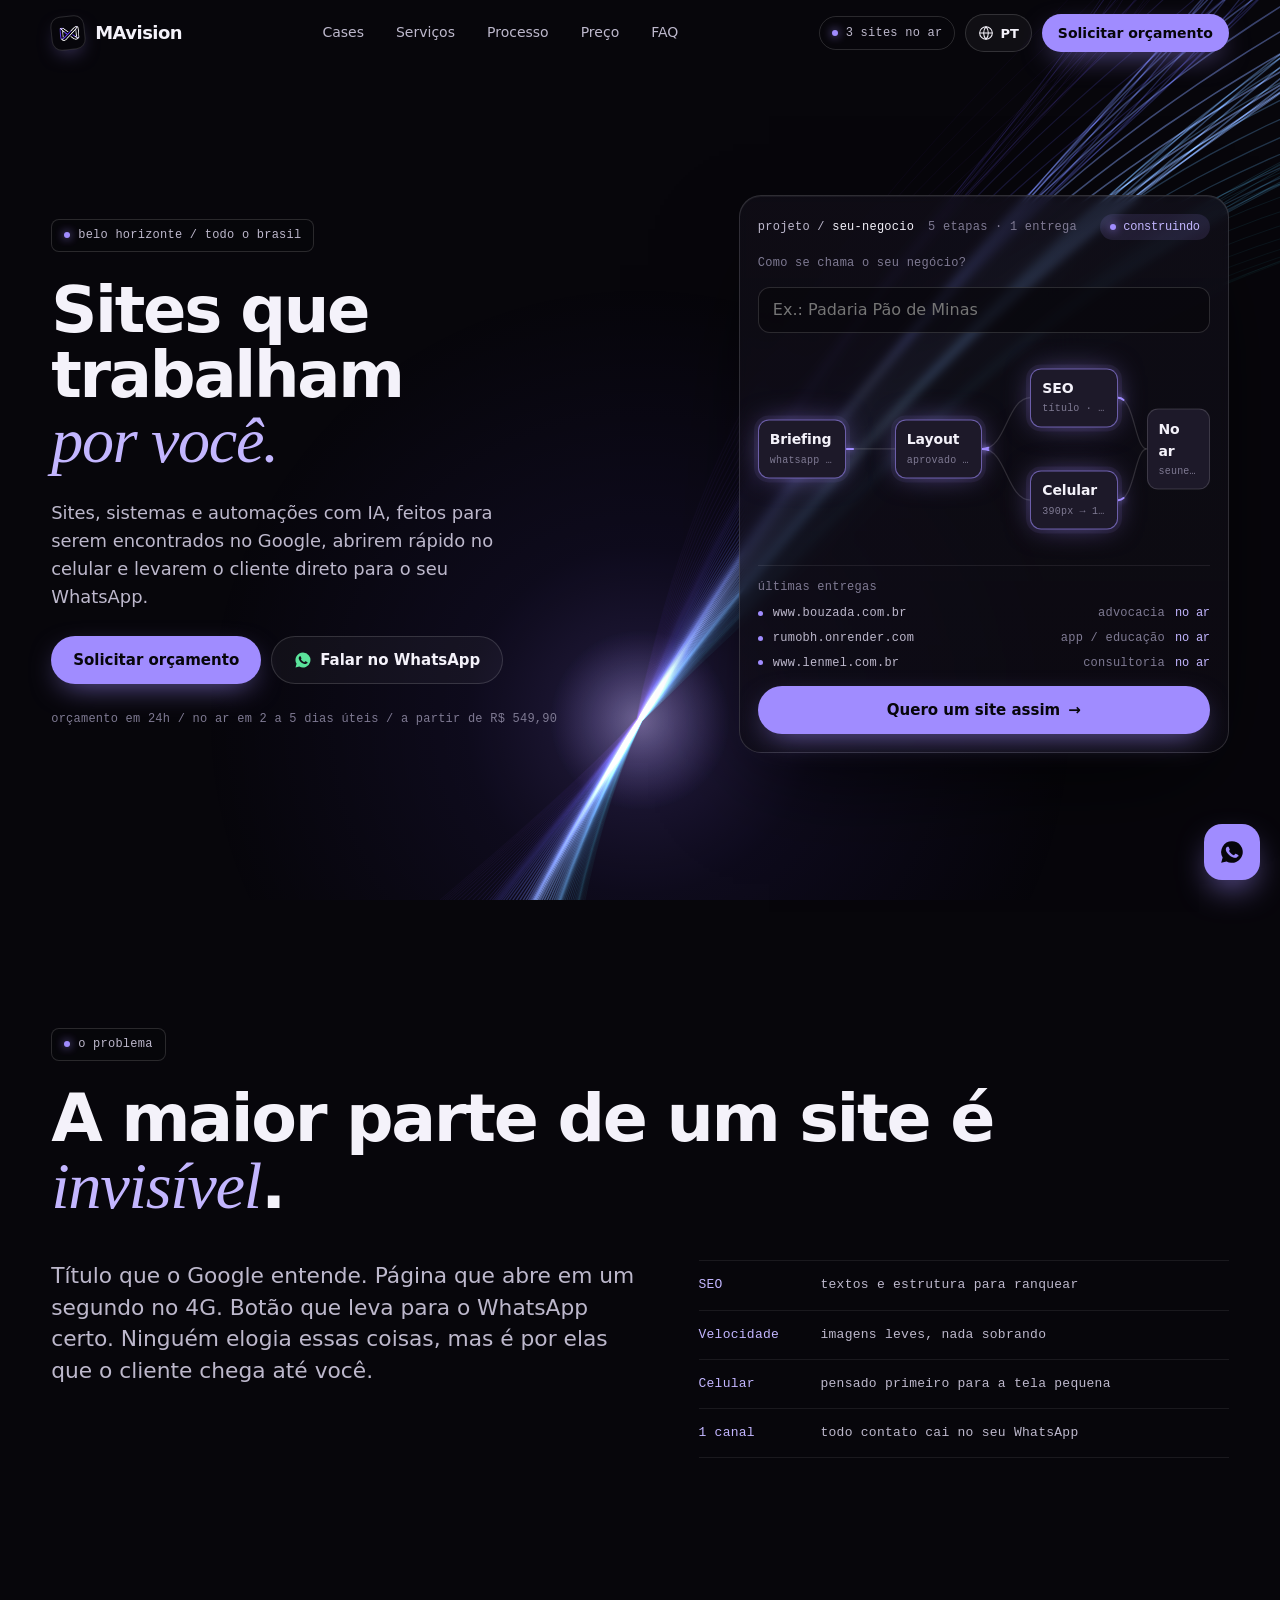
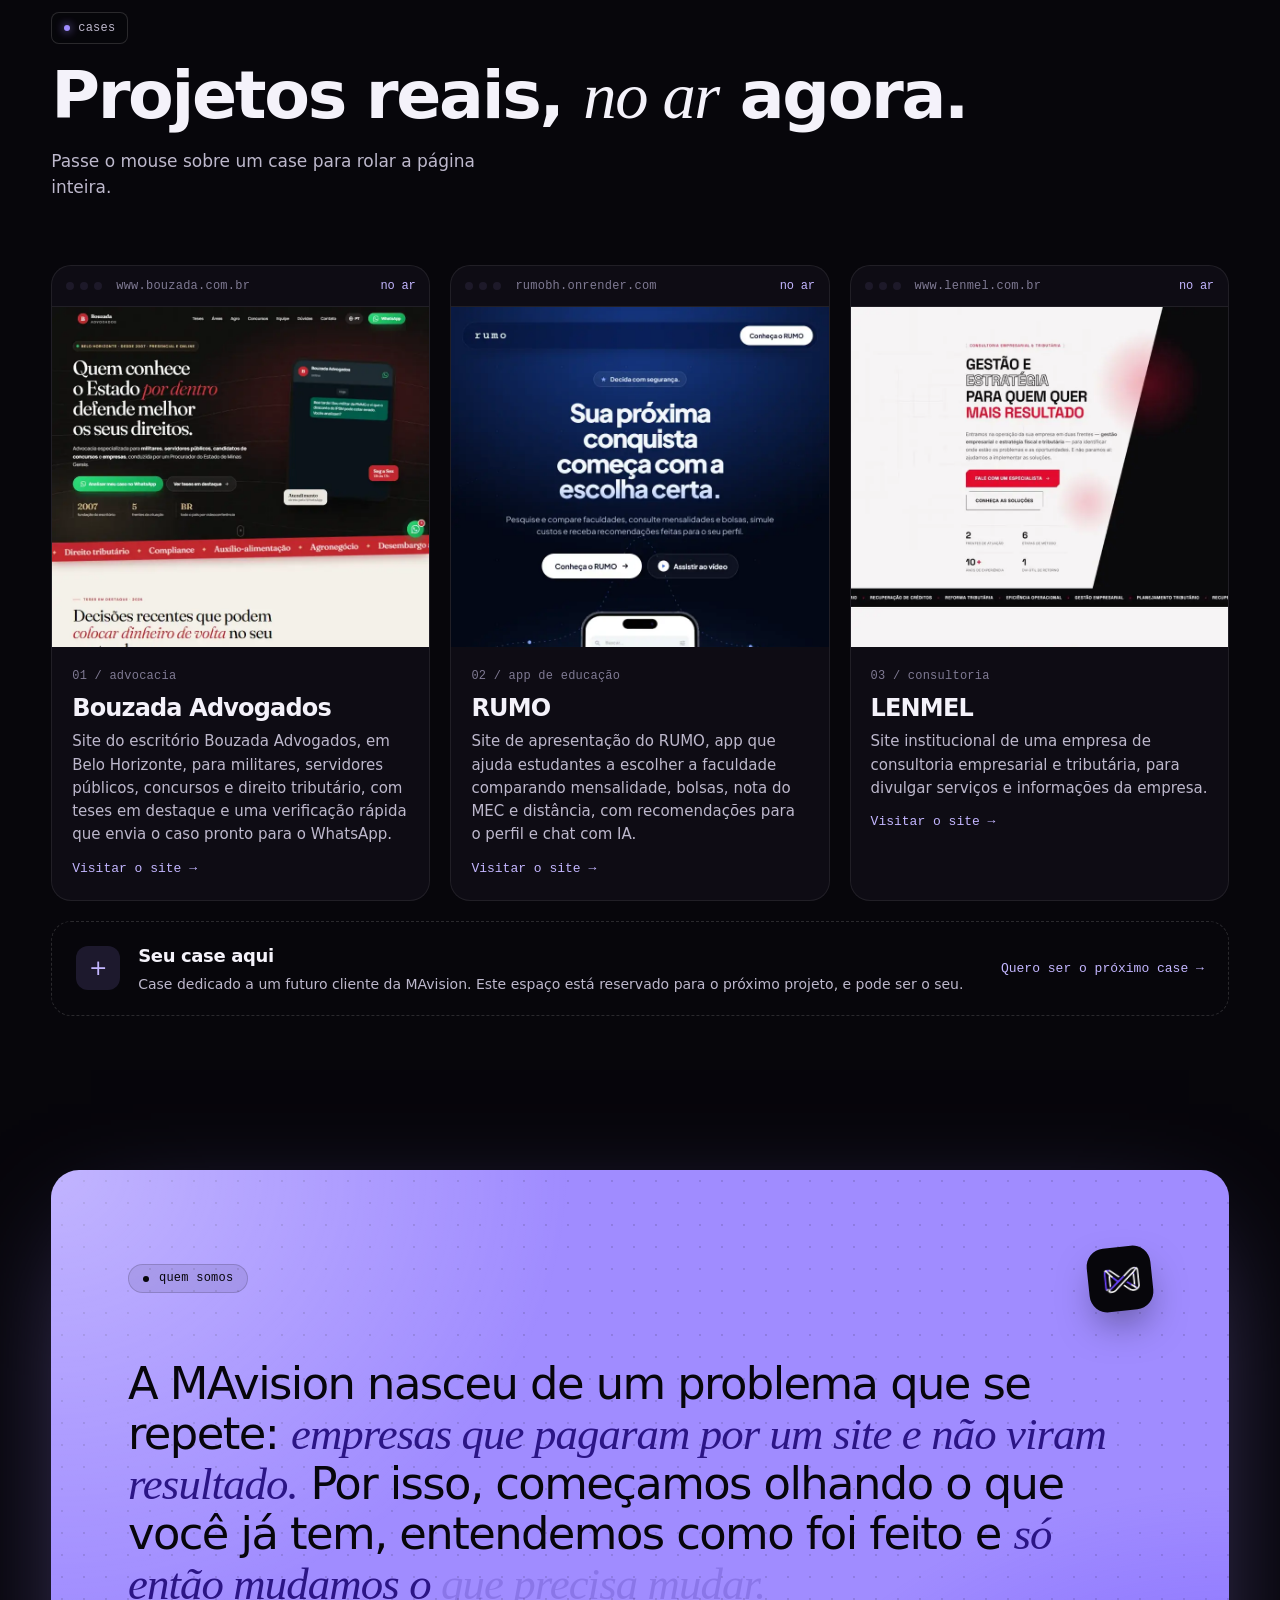
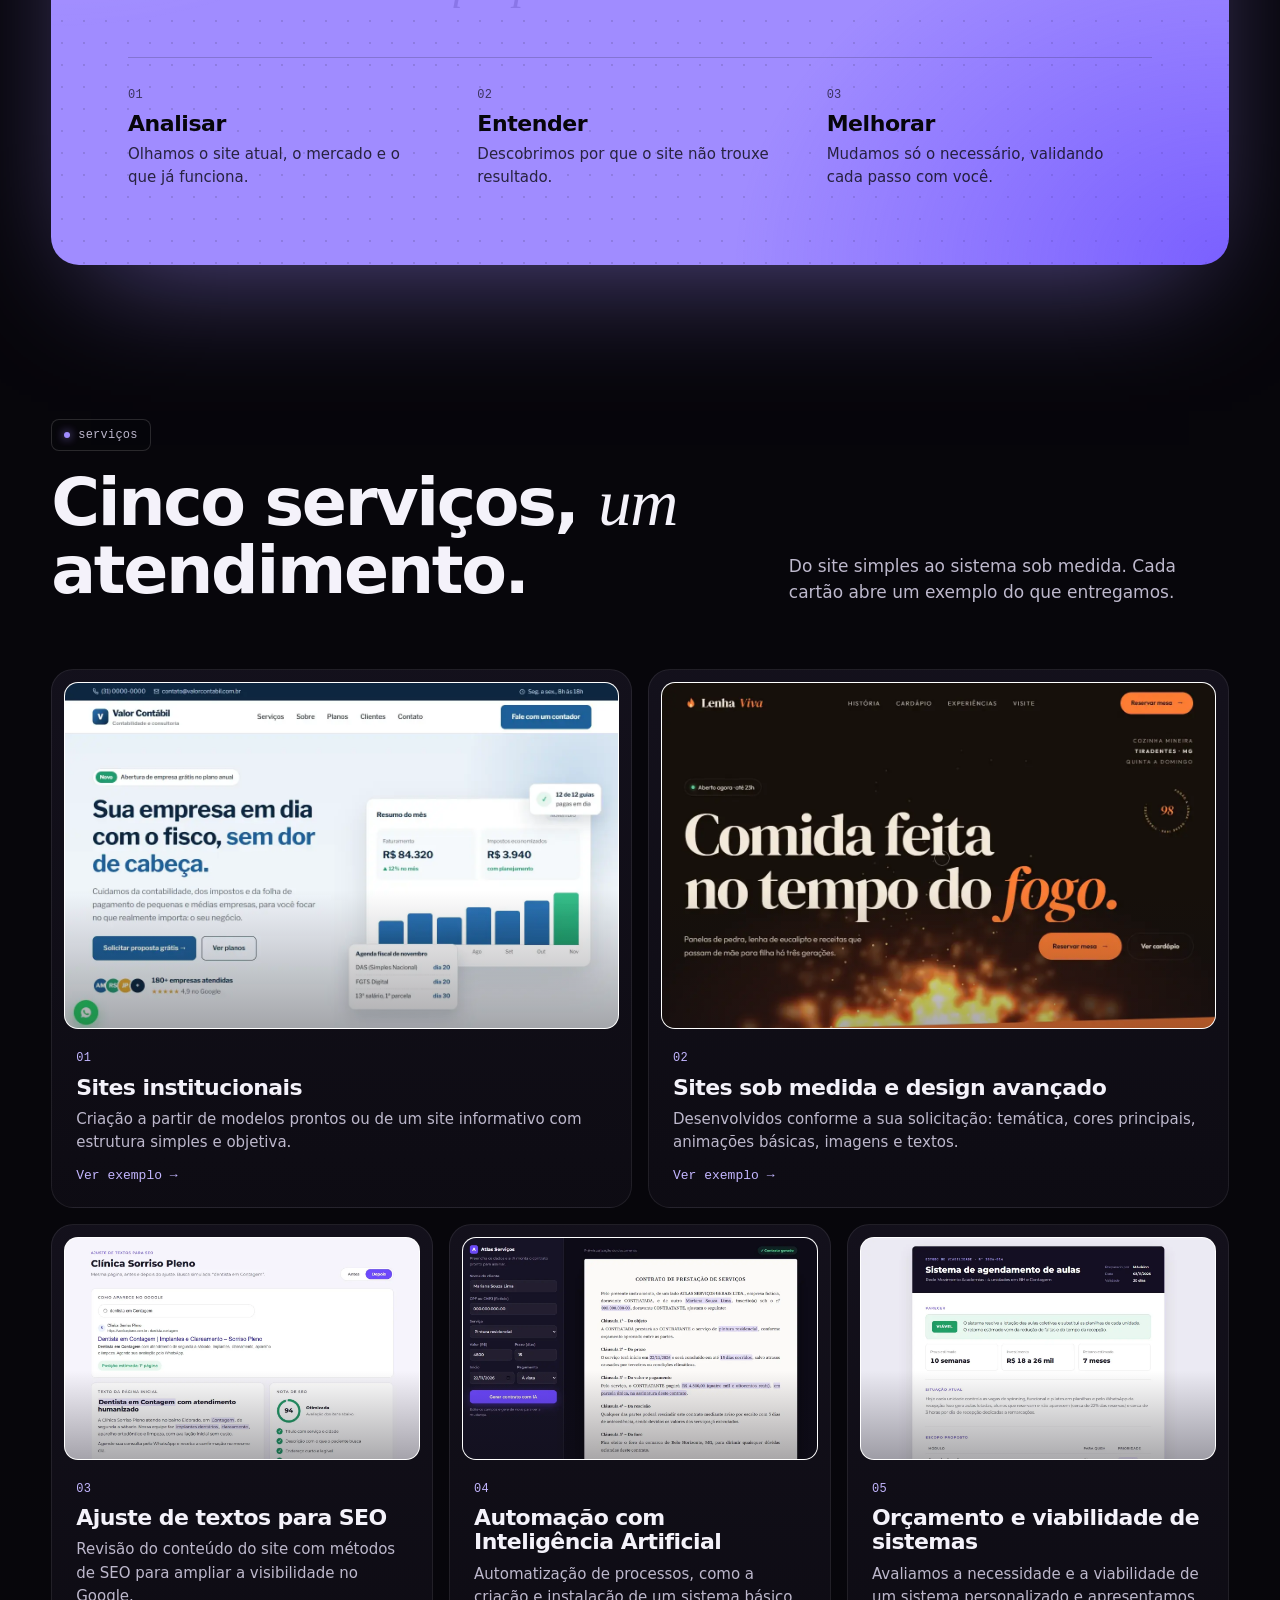
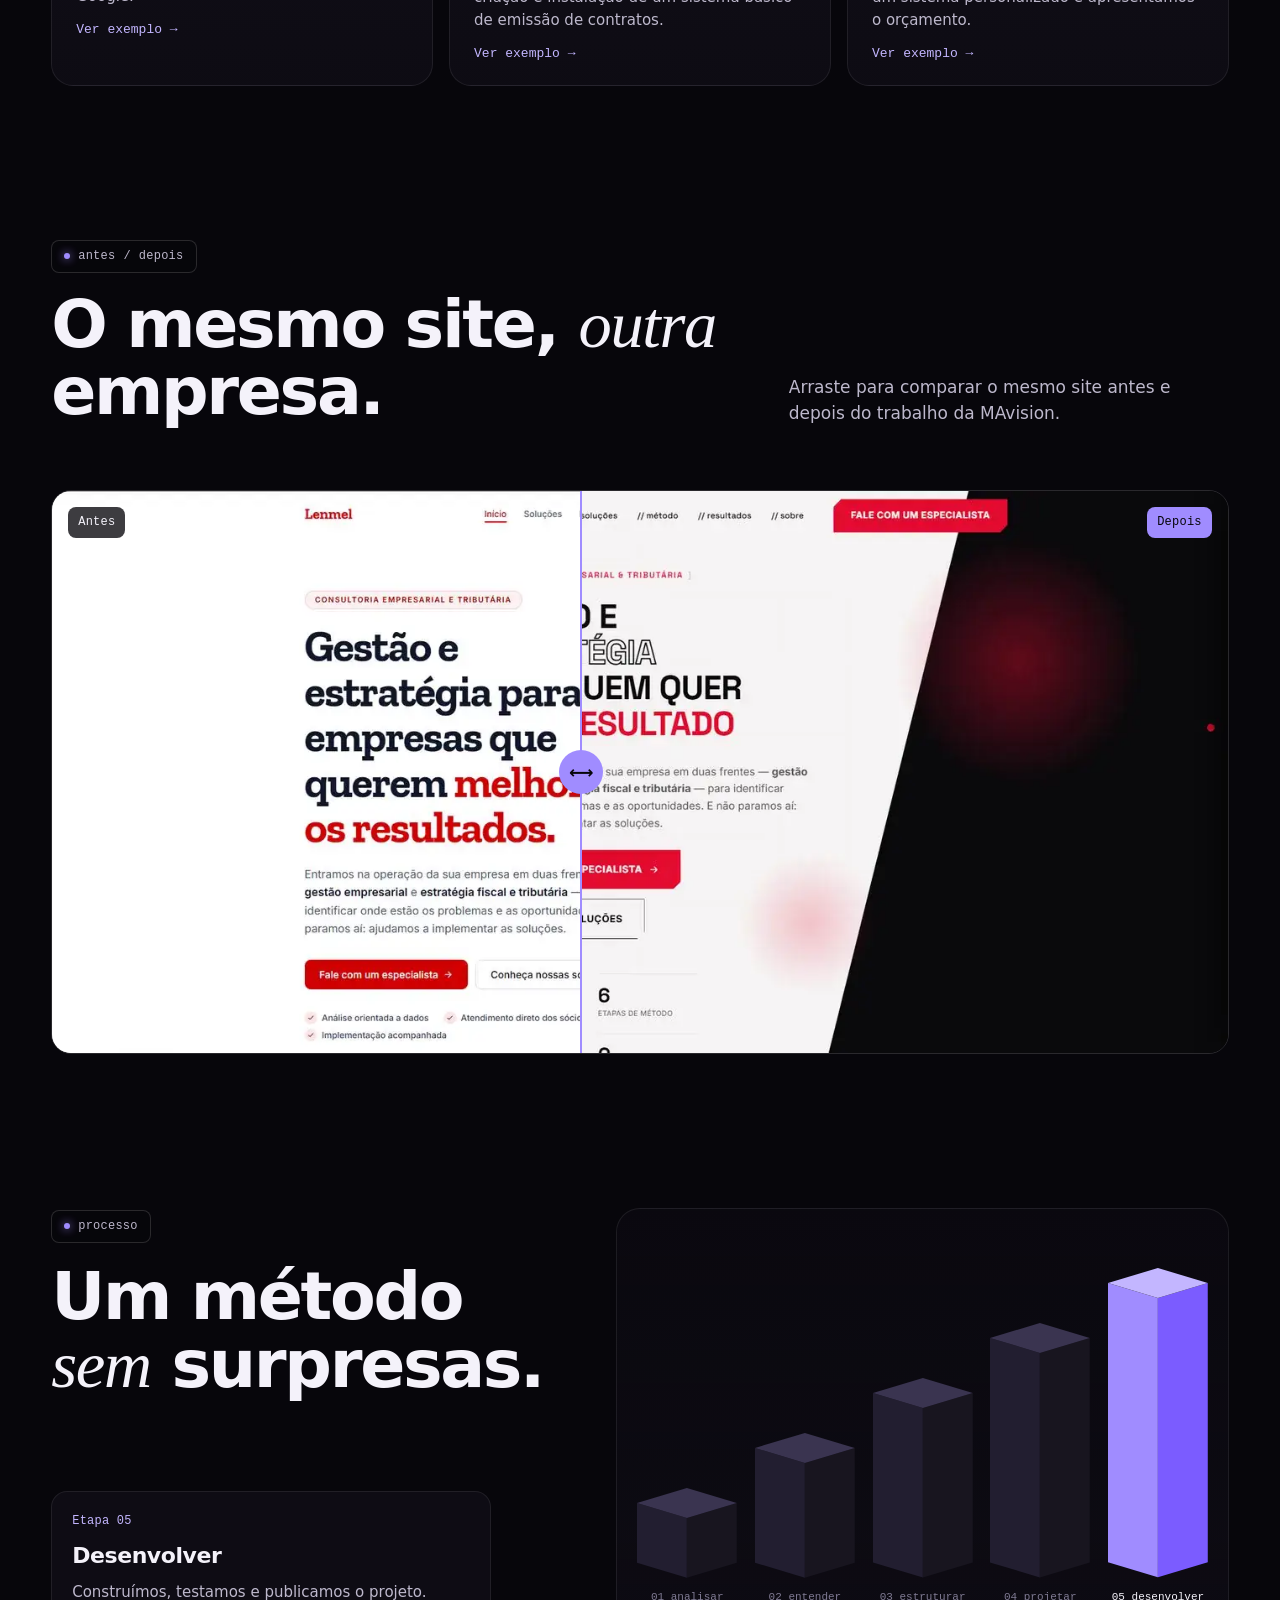
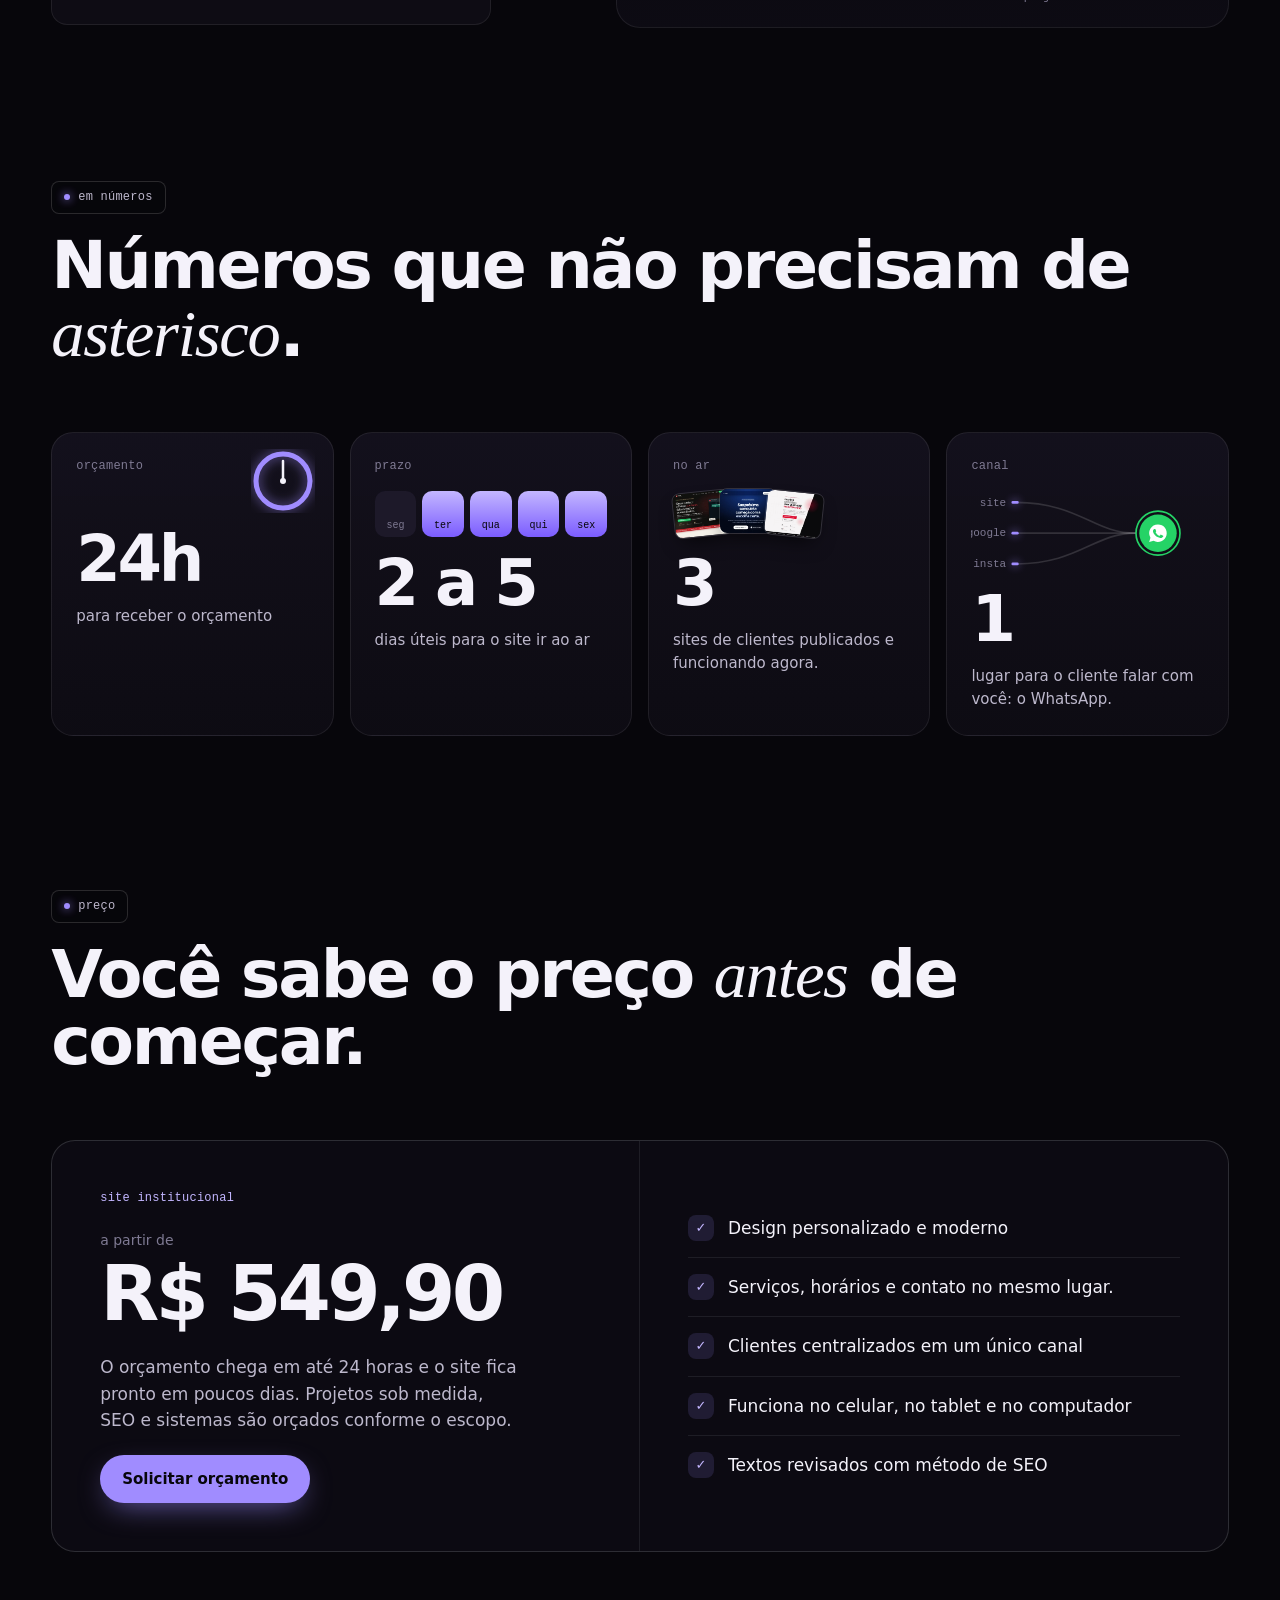
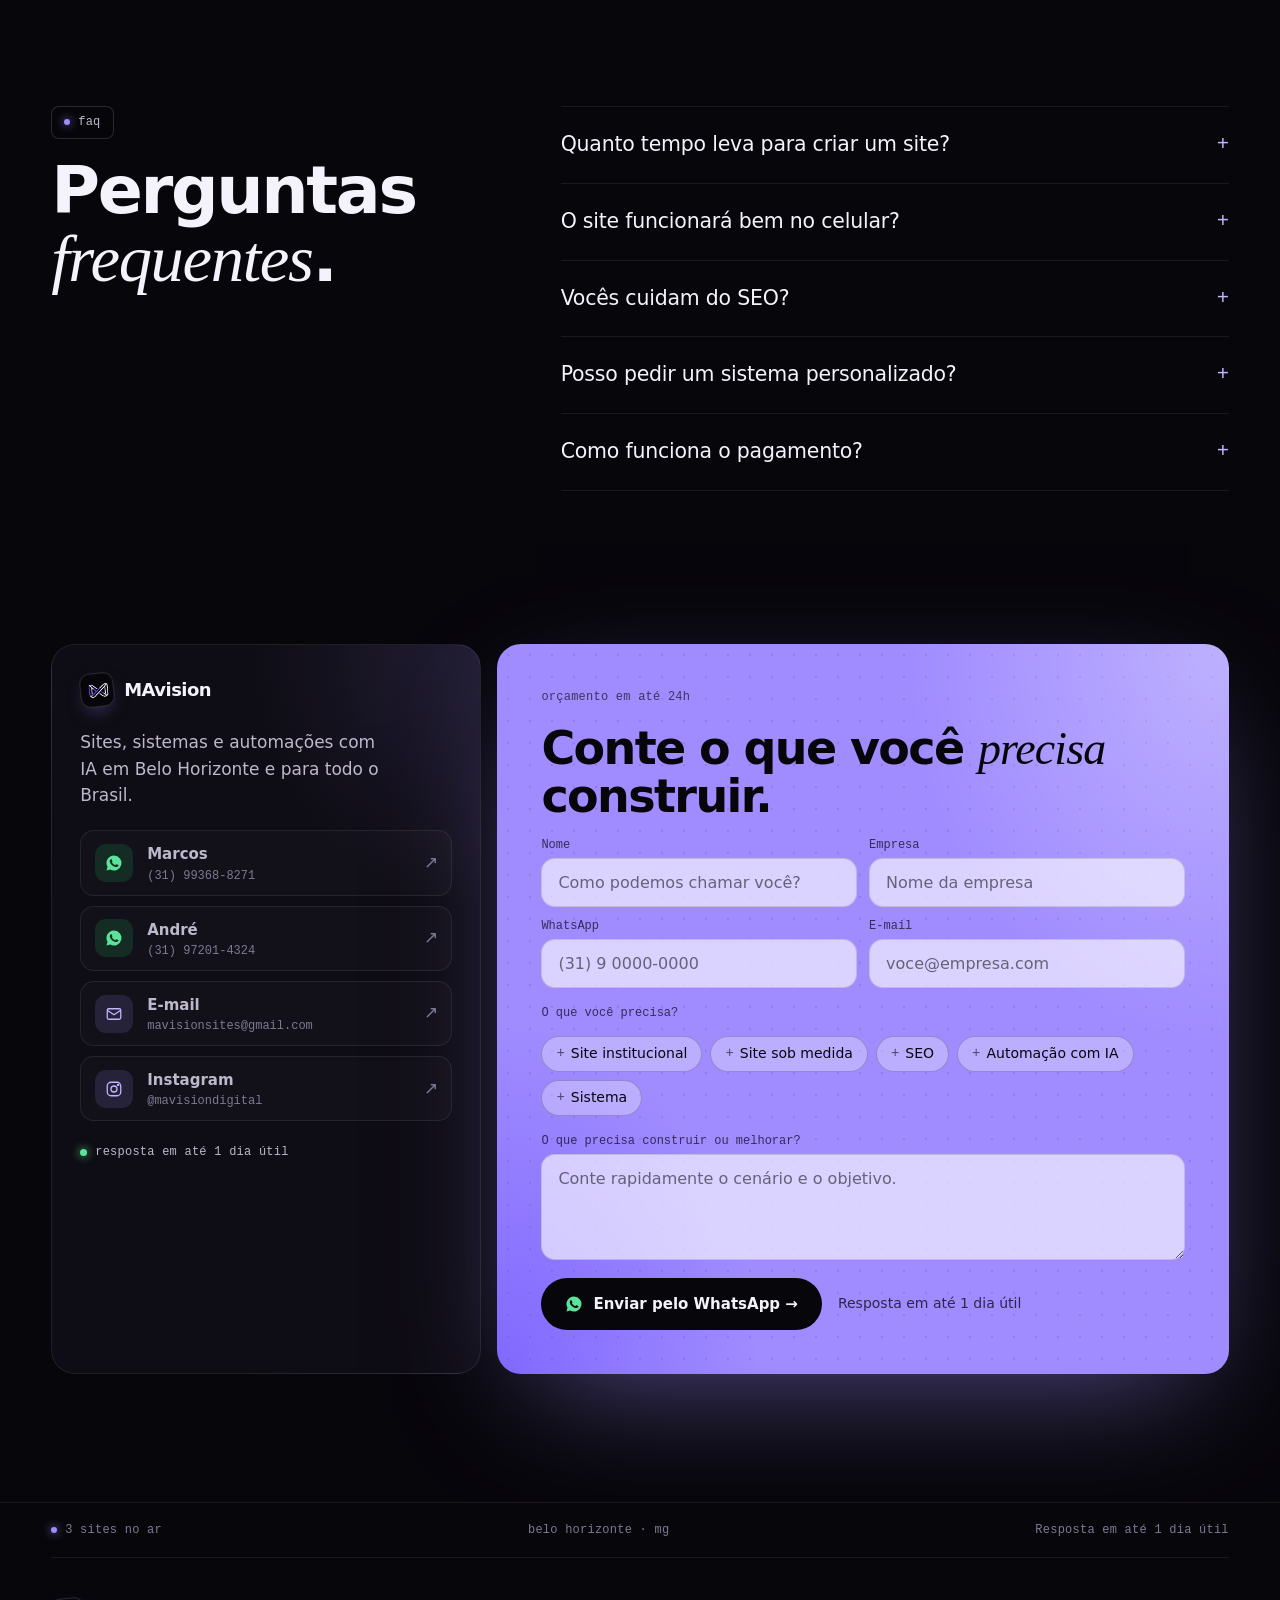
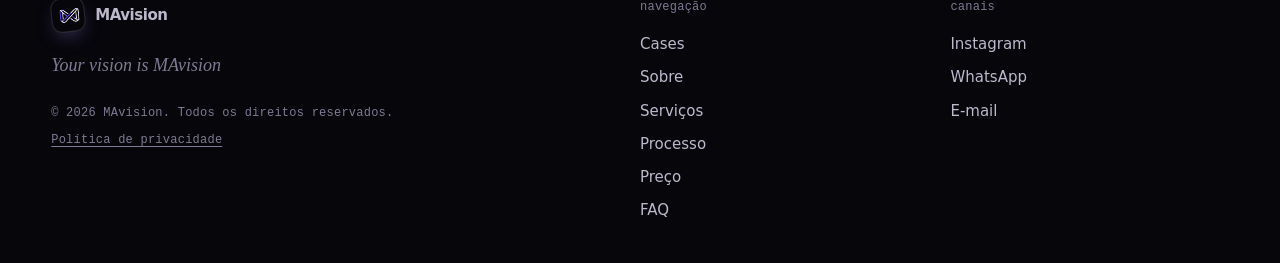
==== commit 0b40587d: "Abertura com aurora, quem somos, serviços com imagens, números animados e formulário completo - aber" ====
--- a/index.html
+++ b/index.html
@@ -1,11 +1,11 @@
 <!DOCTYPE html>
-<!-- Gerado por build.js a partir de src/index.template.html e i18n.js. Não edite este arquivo; edite o modelo e rode: node build.js -->
-<html lang="pt-BR">
-<head>
-<meta charset="utf-8">
-<meta name="viewport" content="width=device-width, initial-scale=1, viewport-fit=cover">
+<!-- Gerado por build.js a partir de src/index.template.html e i18n.js. Não edite este arquivo; edite o modelo e rode: node build.js -->
+<html lang="pt-BR">
+<head>
+<meta charset="utf-8">
+<meta name="viewport" content="width=device-width, initial-scale=1, viewport-fit=cover">
 <meta http-equiv="Content-Security-Policy" content="default-src 'none'; script-src 'self'; style-src 'self' 'unsafe-inline' https://fonts.googleapis.com; font-src https://fonts.gstatic.com; img-src 'self' data:; frame-src 'self'; manifest-src 'self'; base-uri 'none'; form-action 'none'">
-<meta name="referrer" content="strict-origin-when-cross-origin">
+<meta name="referrer" content="strict-origin-when-cross-origin">
 <title>Criação de Sites em Belo Horizonte | MAvision</title>
 <meta name="description" content="Criação de sites profissionais em Belo Horizonte para todo o Brasil: sites institucionais, design sob medida, SEO e automações com IA. A partir de R$ 549,90.">
 <link rel="canonical" href="https://www.mavision.com.br/">
@@ -28,218 +28,236 @@
 <meta name="twitter:card" content="summary_large_image">
 <meta name="twitter:title" content="Criação de Sites em Belo Horizonte | MAvision">
 <meta name="twitter:description" content="Criação de sites profissionais em Belo Horizonte para todo o Brasil: sites institucionais, design sob medida, SEO e automações com IA. A partir de R$ 549,90.">
-<meta name="twitter:image" content="https://www.mavision.com.br/og-image.jpg">
-<link rel="icon" href="favicon.ico" sizes="48x48">
-<link rel="icon" href="favicon.svg" type="image/svg+xml">
-<link rel="icon" href="favicon-32.png" type="image/png" sizes="32x32">
-<link rel="apple-touch-icon" href="apple-touch-icon.png">
-<link rel="manifest" href="site.webmanifest">
-<meta name="theme-color" content="#07060b">
+<meta name="twitter:image" content="https://www.mavision.com.br/og-image.jpg">
+<link rel="icon" href="favicon.ico" sizes="48x48">
+<link rel="icon" href="favicon.svg" type="image/svg+xml">
+<link rel="icon" href="favicon-32.png" type="image/png" sizes="32x32">
+<link rel="apple-touch-icon" href="apple-touch-icon.png">
+<link rel="manifest" href="site.webmanifest">
+<meta name="theme-color" content="#07060b">
 <script type="application/ld+json">
 {"@context":"https://schema.org","@graph":[{"@type":"ProfessionalService","@id":"https://www.mavision.com.br/#mavision","name":"MAvision","url":"https://www.mavision.com.br/","inLanguage":"pt-BR","slogan":"Your vision is MAvision","description":"Sites, sistemas e automações com IA em Belo Horizonte e para todo o Brasil, feitos para atrair, convencer e converter.","logo":"https://www.mavision.com.br/icon-512.png","image":"https://www.mavision.com.br/og-image.jpg","email":"mavisionsites@gmail.com","telephone":"+55-31-99368-8271","address":{"@type":"PostalAddress","addressLocality":"Belo Horizonte","addressRegion":"MG","addressCountry":"BR"},"areaServed":[{"@type":"Country","name":"Brazil"},{"@type":"Place","name":"North America"},{"@type":"Place","name":"Europe"}],"availableLanguage":["pt-BR","en","es"],"sameAs":["https://instagram.com/mavisiondigital"],"makesOffer":{"@type":"Offer","itemOffered":{"@type":"Service","name":"Sites institucionais"},"priceSpecification":[{"@type":"PriceSpecification","minPrice":"549.90","priceCurrency":"BRL"}]},"hasOfferCatalog":{"@type":"OfferCatalog","name":"Serviços","itemListElement":[{"@type":"Offer","itemOffered":{"@type":"Service","name":"Sites institucionais","description":"Criação a partir de modelos prontos ou de um site informativo com estrutura simples e objetiva."}},{"@type":"Offer","itemOffered":{"@type":"Service","name":"Sites sob medida e design avançado","description":"Desenvolvidos conforme a sua solicitação: temática, cores principais, animações básicas, imagens e textos."}},{"@type":"Offer","itemOffered":{"@type":"Service","name":"Ajuste de textos para SEO","description":"Revisão do conteúdo do site com métodos de SEO para ampliar a visibilidade no Google."}},{"@type":"Offer","itemOffered":{"@type":"Service","name":"Automação com Inteligência Artificial","description":"Automatização de processos, como a criação e instalação de um sistema básico de emissão de contratos."}},{"@type":"Offer","itemOffered":{"@type":"Service","name":"Orçamento e viabilidade de sistemas","description":"Avaliamos a necessidade e a viabilidade de um sistema personalizado e apresentamos o orçamento."}}]}},{"@type":"WebSite","@id":"https://www.mavision.com.br/#site","url":"https://www.mavision.com.br/","name":"MAvision","inLanguage":"pt-BR","publisher":{"@id":"https://www.mavision.com.br/#mavision"}},{"@type":"FAQPage","inLanguage":"pt-BR","mainEntity":[{"@type":"Question","name":"Quanto tempo leva para criar um site?","acceptedAnswer":{"@type":"Answer","text":"Sites institucionais costumam levar de 2 a 5 dias úteis. Projetos sob medida variam conforme a complexidade."}},{"@type":"Question","name":"O site funcionará bem no celular?","acceptedAnswer":{"@type":"Answer","text":"Sim. Todos os projetos são responsivos e otimizados para diferentes aparelhos."}},{"@type":"Question","name":"Vocês cuidam do SEO?","acceptedAnswer":{"@type":"Answer","text":"Sim. Ajustamos textos e estrutura para melhorar o posicionamento no Google."}},{"@type":"Question","name":"Posso pedir um sistema personalizado?","acceptedAnswer":{"@type":"Answer","text":"Sim. Avaliamos a viabilidade e enviamos um orçamento conforme a sua necessidade."}},{"@type":"Question","name":"Como funciona o pagamento?","acceptedAnswer":{"@type":"Answer","text":"As condições são definidas no orçamento, depois de entendermos o escopo do projeto."}}]}]}
-</script>
-<link rel="preconnect" href="https://fonts.googleapis.com"><link rel="preconnect" href="https://fonts.gstatic.com" crossorigin>
-<link rel="preload" as="style" id="gf" href="https://fonts.googleapis.com/css2?family=Schibsted+Grotesk:wght@400;500;600;700&family=Newsreader:ital,opsz,wght@1,6..72,400&family=JetBrains+Mono:wght@400;500&display=swap">
-<noscript><link rel="stylesheet" href="https://fonts.googleapis.com/css2?family=Schibsted+Grotesk:wght@400;500;600;700&family=Newsreader:ital,opsz,wght@1,6..72,400&family=JetBrains+Mono:wght@400;500&display=swap"></noscript>
-<link rel="stylesheet" href="style.css">
-<script src="boot.js"></script>
-</head>
-<body>
-<a class="skip" href="#main">MAvision</a>
-
-<!-- opening: the violet square with the M shrinks into the page (first visit of the session only) -->
-<div class="intro" id="intro" aria-hidden="true"><div class="intro-sq"><span class="intro-ic"><img src="logo-sm.webp" alt="" width="180" height="134"></span></div></div>
-<canvas id="ribbon" aria-hidden="true"></canvas>
-
-<header class="bar" id="bar">
-<a class="brand" href="#hero" aria-label="MAvision"><span class="mk"><img src="logo-sm.webp" alt="" width="180" height="134"></span>MAvision</a>
-<nav id="nv" aria-label="MAvision"><a href="#cases" data-t="n3">Cases</a><a href="#servicos" data-t="n2">Serviços</a><a href="#processo" data-t="n4">Processo</a><a href="#preco" data-t="k1x">Preço</a><a href="#faq">FAQ</a></nav>
-<div class="tools">
-<span class="live mono"><i></i><span data-t="zLive">3 sites no ar</span></span>
-<div class="lang" id="lg"><button type="button" aria-haspopup="true" aria-expanded="false" data-a="al" aria-label="Idioma"><svg viewBox="0 0 24 24" aria-hidden="true"><circle cx="12" cy="12" r="9.5"/><path d="M2.5 12h19M12 2.5a14.5 14.5 0 010 19M12 2.5a14.5 14.5 0 000 19"/></svg><span id="lc">PT</span></button>
-<ul><li><a href="./" hreflang="pt-BR" lang="pt-BR" data-l="pt" aria-current="true">Português</a></li><li><a href="en/" hreflang="en" lang="en" data-l="en">English</a></li><li><a href="es/" hreflang="es" lang="es" data-l="es">Español</a></li></ul></div>
-<a class="btn btn-v btn-sm" href="#contato" data-t="b1">Solicitar orçamento</a>
-<button class="mb" id="mb" type="button" aria-expanded="false" aria-controls="mp" data-a="am" aria-label="Abrir menu"><span data-t="mnu">Menu</span></button>
-</div>
-<div class="mp" id="mp">
-<div class="mp-h"><span data-t="mnu">Menu</span><button type="button" class="mp-x" id="mpc" data-t="mcl">Fechar</button></div>
-<nav class="mp-n" aria-label="MAvision"><a href="#hero" data-t="mhm">Início</a><a href="#cases" data-t="n3">Cases</a><a href="#sobre" data-t="n1">Sobre</a><a href="#servicos" data-t="n2">Serviços</a><a href="#processo" data-t="n4">Processo</a><a href="#preco" data-t="k1x">Preço</a><a href="#faq">FAQ</a><a href="#contato" data-t="n5">Contato</a></nav>
-<div class="mp-l"><a href="./" hreflang="pt-BR" lang="pt-BR" data-l="pt" aria-current="true">PT</a><a href="en/" hreflang="en" lang="en" data-l="en">EN</a><a href="es/" hreflang="es" lang="es" data-l="es">ES</a></div>
-</div>
-</header>
-
-<main id="main">
-
-<!-- HERO: the visitor's business runs through the five steps -->
-<section class="hero" id="hero">
-<div class="hero-copy">
-<span class="tag mono rv"><i></i><span data-t="zTag">belo horizonte / todo o brasil</span></span>
-<h1 class="rv"><span data-t="zHa">Sites que trabalham</span><br><em data-t="zHb">por você.</em></h1>
-<p class="lead rv" data-t="zLead">Sites, sistemas e automações com IA, feitos para serem encontrados no Google, abrirem rápido no celular e levarem o cliente direto para o seu WhatsApp.</p>
-<div class="ctas rv"><a class="btn btn-v" href="#contato" data-t="b1">Solicitar orçamento</a><a class="btn btn-g" href="https://wa.me/5531993688271?text=Ol%C3%A1!%20Vim%20pelo%20site%20da%20MAvision%20e%20gostaria%20de%20fazer%20um%20or%C3%A7amento%20de%20site%2Fsistema." target="_blank" rel="noopener noreferrer"><span class="pl" aria-hidden="true">▸</span><span data-t="bw">Falar no WhatsApp</span></a></div>
-<p class="fine mono rv" data-t="zFine">orçamento em 24h / no ar em 2 a 5 dias úteis / a partir de R$ 549,90</p>
-</div>
-
-<form class="pipe rv" id="pipe" novalidate>
-<div class="pipe-top mono"><span><span data-t="zProj">projeto</span> / <b id="slug" data-t="zSlug">seu-negocio</b></span><span class="dim" data-t="zSteps">5 etapas · 1 entrega</span><span class="st" id="st"><i></i><em id="stx" data-t="zBuild">construindo</em></span></div>
-<label class="pipe-in" for="biz"><span class="mono" data-t="lvl">Como se chama o seu negócio?</span></label>
-<input id="biz" type="text" maxlength="40" autocomplete="organization" data-p="lvp" placeholder="Ex.: Padaria Pão de Minas">
-<div class="graph" aria-hidden="true">
-<svg class="wires" viewBox="0 0 600 260" preserveAspectRatio="none"><path d="M118 130 C150 130,150 130,182 130"/><path d="M298 130 C330 130,330 62,362 62"/><path d="M298 130 C330 130,330 198,362 198"/><path d="M478 62 C500 62,500 130,516 130"/><path d="M478 198 C500 198,500 130,516 130"/><path class="flow" d="M118 130 C150 130,150 130,182 130"/><path class="flow" d="M298 130 C330 130,330 62,362 62"/><path class="flow" d="M298 130 C330 130,330 198,362 198"/><path class="flow" d="M478 62 C500 62,500 130,516 130"/><path class="flow" d="M478 198 C500 198,500 130,516 130"/></svg>
-<div class="node n1" data-k="0"><b data-t="zN1">Briefing</b><span class="mono" data-t="zN1s">whatsapp · 24h</span></div>
-<div class="node n2" data-k="1"><b data-t="zN2">Layout</b><span class="mono" data-t="zN2s">aprovado por você</span></div>
-<div class="node n3" data-k="2"><b data-t="zN3">SEO</b><span class="mono" data-t="zN3s">título · schema</span></div>
-<div class="node n4" data-k="2"><b data-t="zN4">Celular</b><span class="mono" data-t="zN4s">390px → 1440px</span></div>
-<div class="node n5" data-k="3"><b data-t="zN5">No ar</b><span class="mono" id="dom" data-t="zDom">seunegocio.com.br</span></div>
-</div>
-<div class="log mono"><span class="dim" data-t="zLog">últimas entregas</span>
-<ul><li><i></i>www.bouzada.com.br<span data-t="zC1">advocacia</span><em data-t="zOn">no ar</em></li><li><i></i>rumobh.onrender.com<span data-t="zC2">app / educação</span><em data-t="zOn">no ar</em></li><li><i></i>www.lenmel.com.br<span data-t="zC3">consultoria</span><em data-t="zOn">no ar</em></li></ul></div>
-<a class="btn btn-v btn-block" id="want" href="https://wa.me/5531993688271?text=Ol%C3%A1!%20Vim%20pelo%20site%20da%20MAvision%20e%20gostaria%20de%20fazer%20um%20or%C3%A7amento%20de%20site%2Fsistema." target="_blank" rel="noopener noreferrer"><span data-t="lvb">Quero um site assim</span> →</a>
-</form>
-</section>
-
-<!-- STATEMENT -->
-<section class="state">
-<span class="tag mono rv"><i></i><span data-t="zPb">o problema</span></span>
-<h2 class="rv"><span data-t="zSa">A maior parte de um site é</span> <em data-t="zSb">invisível</em>.</h2>
-<div class="state-g">
-<p class="rv" data-t="zSp">Título que o Google entende. Página que abre em um segundo no 4G. Botão que leva para o WhatsApp certo. Ninguém elogia essas coisas, mas é por elas que o cliente chega até você.</p>
-<ul class="mono rv"><li><b data-t="zL1">SEO</b><span data-t="zL1t">textos e estrutura para ranquear</span></li><li><b data-t="zL2">Velocidade</b><span data-t="zL2t">imagens leves, nada sobrando</span></li><li><b data-t="zL3">Celular</b><span data-t="zL3t">pensado primeiro para a tela pequena</span></li><li><b data-t="zL4">1 canal</b><span data-t="zL4t">todo contato cai no seu WhatsApp</span></li></ul>
-</div>
-</section>
-
-<!-- CASES -->
-<section class="sec" id="cases">
-<div class="sh"><span class="tag mono rv"><i></i><span data-t="n3">Cases</span></span><h2 class="rv"><span data-t="zCa">Projetos reais,</span> <em data-t="zCb">no ar</em> <span data-t="zCc">agora.</span></h2><p class="rv" data-t="zCd">Passe o mouse sobre um case para rolar a página inteira.</p></div>
-<div class="cases">
-<a class="case rv" href="https://www.bouzada.com.br/" target="_blank" rel="noopener noreferrer"><div class="cbar mono"><i></i><i></i><i></i><span>www.bouzada.com.br</span><em data-t="zOn">no ar</em></div><div class="shot"><img src="projeto-bouzada.webp" alt="Página inicial do site da Bouzada Advogados, escritório de advocacia em Belo Horizonte" width="820" height="8416" loading="lazy"></div><div class="cap"><span class="mono" data-t="zK1">01 / advocacia</span><h3>Bouzada Advogados</h3><p data-t="p3">Site do escritório Bouzada Advogados, em Belo Horizonte, para militares, servidores públicos, concursos e direito tributário, com teses em destaque e uma verificação rápida que envia o caso pronto para o WhatsApp.</p><span class="go" data-t="vs">Visitar o site</span></div></a>
-<a class="case rv" href="https://rumobh.onrender.com/" target="_blank" rel="noopener noreferrer"><div class="cbar mono"><i></i><i></i><i></i><span>rumobh.onrender.com</span><em data-t="zOn">no ar</em></div><div class="shot"><img src="projeto-rumo.webp" alt="Página inicial do RUMO, app para escolher faculdade" width="820" height="9760" loading="lazy"></div><div class="cap"><span class="mono" data-t="zK2">02 / app de educação</span><h3>RUMO</h3><p data-t="p2">Site de apresentação do RUMO, app que ajuda estudantes a escolher a faculdade comparando mensalidade, bolsas, nota do MEC e distância, com recomendações para o perfil e chat com IA.</p><span class="go" data-t="vs">Visitar o site</span></div></a>
-<a class="case rv" href="https://www.lenmel.com.br" target="_blank" rel="noopener noreferrer"><div class="cbar mono"><i></i><i></i><i></i><span>www.lenmel.com.br</span><em data-t="zOn">no ar</em></div><div class="shot"><img src="projeto-lenmel.webp" alt="Página inicial do site da LENMEL, consultoria empresarial e tributária" width="820" height="6230" loading="lazy"></div><div class="cap"><span class="mono" data-t="zK3">03 / consultoria</span><h3>LENMEL</h3><p data-t="p1">Site institucional de uma empresa de consultoria empresarial e tributária, para divulgar serviços e informações da empresa.</p><span class="go" data-t="vs">Visitar o site</span></div></a>
-</div>
-<a class="next rv" href="#contato"><span class="plus" aria-hidden="true">+</span><span><b data-t="ch">Seu case aqui</b><small data-t="cx">Case dedicado a um futuro cliente da MAvision. Este espaço está reservado para o próximo projeto, e pode ser o seu.</small></span><span class="go" data-t="cv">Quero ser o próximo case</span></a>
-</section>
-
-<!-- ABOUT: the violet field, words light up as you scroll -->
-<section class="field-w" id="sobre">
-<div class="field" id="field">
-<img class="field-m" src="logo-sm.webp" alt="" width="180" height="134" loading="lazy">
-<h2 class="mono" data-t="zWho">quem somos</h2>
-<p class="words" id="words" data-t="zMan">A MAvision nasceu de um problema que se repete: empresas que pagaram por um site e não viram resultado. Por isso a gente começa olhando o que você já tem, entende como foi feito, e só então muda o que precisa mudar.</p>
-</div>
-</section>
-
-<!-- SERVICES: each card opens a working example -->
-<section class="sec" id="servicos">
-<div class="sh sh-row"><div><span class="tag mono rv"><i></i><span data-t="n2">Serviços</span></span><h2 class="rv"><span data-t="zVa">Cinco serviços,</span> <em data-t="zVb">um</em> <span data-t="zVc">atendimento.</span></h2></div><p class="rv" data-t="zVd">Do site simples ao sistema sob medida. Cada cartão abre um exemplo do que entregamos.</p></div>
-<div class="bento">
-<article class="sv sv-a ex rv" data-ex="exemplos/institucional.html" tabindex="0" role="button"><div class="sv-t"><span class="mono">01</span><h3 data-t="s1">Sites institucionais</h3><p data-t="d1">Criação a partir de modelos prontos ou de um site informativo com estrutura simples e objetiva.</p><span class="go" data-t="vx">Ver exemplo</span></div><div class="sv-img"><img src="img/ex-institucional.webp" alt="Exemplo de site institucional para um escritório de contabilidade" width="1264" height="790" loading="lazy"></div></article>
-<article class="sv sv-b ex rv" data-ex="exemplos/sob-medida.html" tabindex="0" role="button"><div class="sv-t"><span class="mono">02</span><h3 data-t="s2">Sites sob medida e design avançado</h3><p data-t="d2">Desenvolvidos conforme a sua solicitação: temática, cores principais, animações básicas, imagens e textos.</p><span class="go" data-t="vx">Ver exemplo</span></div><div class="sw" aria-hidden="true"><i style="--c:#7B5CFF"></i><i style="--c:#E85D75"></i><i style="--c:#F2B544"></i><i style="--c:#3FB68B"></i><i style="--c:#4EA8F5"></i></div></article>
-<article class="sv sv-c ex rv" data-ex="exemplos/seo.html" tabindex="0" role="button"><div class="sv-t"><span class="mono">03</span><h3 data-t="s3">Ajuste de textos para SEO</h3><p data-t="d3">Revisão do conteúdo do site com métodos de SEO para ampliar a visibilidade no Google.</p><span class="go" data-t="vx">Ver exemplo</span></div><div class="serp" aria-hidden="true"><div class="mono" data-t="zSerp">google.com / criação de sites bh</div><div class="r r1"><span>1</span><b data-t="mhn">Seu negócio</b></div><div class="r"><span>2</span><i></i></div><div class="r"><span>3</span><i></i></div></div></article>
-<article class="sv sv-d ex rv" data-ex="exemplos/automacao.html" tabindex="0" role="button"><div class="sv-t"><span class="mono">04</span><h3 data-t="s4">Automação com Inteligência Artificial</h3><p data-t="d4">Automatização de processos, como a criação e instalação de um sistema básico de emissão de contratos.</p><span class="go" data-t="vx">Ver exemplo</span></div><div class="run mono" aria-hidden="true"><div><span data-t="zR1">✓ ler pedido</span><i style="--w:80%"></i></div><div><span data-t="zR2">✓ preencher contrato</span><i style="--w:56%"></i></div><div><span data-t="zR3">→ enviar para assinar</span><i style="--w:22%"></i></div></div></article>
-<article class="sv sv-e ex rv" data-ex="exemplos/viabilidade.html" tabindex="0" role="button"><div class="sv-t"><span class="mono">05</span><h3 data-t="s5">Orçamento e viabilidade de sistemas</h3><p data-t="d5">Avaliamos a necessidade e a viabilidade de um sistema personalizado e apresentamos o orçamento.</p><span class="go" data-t="vx">Ver exemplo</span></div><div class="sv-img"><img src="img/ex-viabilidade.webp" alt="Exemplo de estudo de viabilidade de um sistema" width="1264" height="790" loading="lazy"></div></article>
-</div>
-</section>
-
-<!-- BEFORE / AFTER -->
-<section class="sec" id="comparar">
-<div class="sh sh-row"><div><span class="tag mono rv"><i></i><span data-t="bfa">Antes</span> / <span data-t="bfb">Depois</span></span><h2 class="rv"><span data-t="zBa">O mesmo site,</span> <em data-t="zBb">outra</em> <span data-t="zBc">empresa.</span></h2></div><p class="rv" data-t="bfd">Arraste para comparar o mesmo site antes e depois do trabalho da MAvision.</p></div>
-<div class="ba rv" id="cmp" style="--p:50%">
-<img src="antes-lenmel.webp" alt="Site da LENMEL antes da reformulação" width="1400" height="670" loading="lazy">
-<div class="ba-a"><img src="depois-lenmel.webp" alt="Site da LENMEL depois da reformulação feita pela MAvision" width="1400" height="670" loading="lazy"></div>
-<span class="ba-l mono" data-t="bfb">Depois</span><span class="ba-r mono" data-t="bfa">Antes</span>
-<div class="ba-h" aria-hidden="true"><span>⟷</span></div>
-<input type="range" min="0" max="100" value="50" id="cr" data-a="ac" aria-label="Comparar antes e depois">
-</div>
-</section>
-
-<!-- PROCESS: five steps that rise -->
-<section class="sec" id="processo">
-<div class="proc">
-<div class="proc-t">
-<span class="tag mono rv"><i></i><span data-t="n4">Processo</span></span>
-<h2 class="rv"><span data-t="zPa">Um método</span> <em data-t="zPb2">sem</em> <span data-t="zPc">surpresas.</span></h2>
-<p class="rv" data-t="zPd">Cinco etapas, sempre na mesma ordem. Toque em uma etapa para ver o que acontece nela.</p>
-<div class="step-d rv" aria-live="polite"><span class="mono"><span data-t="et">Etapa</span> <span id="stepn">05</span></span><b id="stept" data-t="r5">Desenvolver</b><p id="stepx" data-t="e5">Construímos, testamos e publicamos o projeto.</p></div>
-</div>
-<div class="iso rv" id="iso" role="tablist" data-a="n4" aria-label="Processo">
-<button class="col" type="button" role="tab" aria-selected="false" data-i="0"><svg viewBox="0 0 100 90" aria-hidden="true"><g class="pr" style="transition-delay:0.00s"><polygon class="l" points="0,15 50,30 50,90 0,75"/><polygon class="r" points="50,30 100,15 100,75 50,90"/><polygon class="top" points="0,15 50,0 100,15 50,30"/></g></svg><span><b>01</b> <i data-t="r1">Analisar</i></span></button>
-<button class="col" type="button" role="tab" aria-selected="false" data-i="1"><svg viewBox="0 0 100 145" aria-hidden="true"><g class="pr" style="transition-delay:0.12s"><polygon class="l" points="0,15 50,30 50,145 0,130"/><polygon class="r" points="50,30 100,15 100,130 50,145"/><polygon class="top" points="0,15 50,0 100,15 50,30"/></g></svg><span><b>02</b> <i data-t="r2">Entender</i></span></button>
-<button class="col" type="button" role="tab" aria-selected="false" data-i="2"><svg viewBox="0 0 100 200" aria-hidden="true"><g class="pr" style="transition-delay:0.24s"><polygon class="l" points="0,15 50,30 50,200 0,185"/><polygon class="r" points="50,30 100,15 100,185 50,200"/><polygon class="top" points="0,15 50,0 100,15 50,30"/></g></svg><span><b>03</b> <i data-t="r3">Estruturar</i></span></button>
-<button class="col" type="button" role="tab" aria-selected="false" data-i="3"><svg viewBox="0 0 100 255" aria-hidden="true"><g class="pr" style="transition-delay:0.36s"><polygon class="l" points="0,15 50,30 50,255 0,240"/><polygon class="r" points="50,30 100,15 100,240 50,255"/><polygon class="top" points="0,15 50,0 100,15 50,30"/></g></svg><span><b>04</b> <i data-t="r4">Projetar</i></span></button>
-<button class="col on" type="button" role="tab" aria-selected="true" data-i="4"><svg viewBox="0 0 100 310" aria-hidden="true"><g class="pr" style="transition-delay:0.48s"><polygon class="l" points="0,15 50,30 50,310 0,295"/><polygon class="r" points="50,30 100,15 100,295 50,310"/><polygon class="top" points="0,15 50,0 100,15 50,30"/></g></svg><span><b>05</b> <i data-t="r5">Desenvolver</i></span></button>
-</div>
-</div>
-</section>
-
-<!-- NUMBERS -->
-<section class="sec">
-<div class="sh"><span class="tag mono rv"><i></i><span data-t="zNm">em números</span></span><h2 class="rv"><span data-t="zNa">Números que não precisam de</span> <em data-t="zNb">asterisco</em>.</h2></div>
-<div class="nums">
-<div class="num rv"><span class="mono" data-t="zQ1">orçamento</span><b><span data-n="24">24</span>h</b><p data-t="k2">para receber o orçamento</p></div>
-<div class="num rv"><span class="mono" data-t="zQ2">prazo</span><b><span data-n="2">2</span> <span data-t="zTo">a</span> <span data-n="5">5</span></b><p data-t="k3">dias úteis para o site ir ao ar</p></div>
-<div class="num rv"><span class="mono" data-t="zQ3">no ar</span><b><span data-n="3">3</span></b><p data-t="zQ3t">sites de clientes publicados e funcionando agora.</p></div>
-<div class="num rv"><span class="mono" data-t="zQ4">canal</span><b><span data-n="1">1</span></b><p data-t="zQ4t">lugar para o cliente falar com você: o WhatsApp.</p></div>
-</div>
-</section>
-
-<!-- PRICE -->
-<section class="sec" id="preco">
-<div class="sh"><span class="tag mono rv"><i></i><span data-t="k1x">Preço</span></span><h2 class="rv"><span data-t="zPra">Você sabe o preço</span> <em data-t="zPrb">antes</em> <span data-t="zPrc">de começar.</span></h2></div>
-<div class="price rv">
-<div class="pr-l"><span class="mono" data-t="zPrl">site institucional</span><div class="pr-v"><small data-t="k1">a partir de</small><b id="price" data-t="pv">R$ 549,90</b></div><p data-t="zPrd">O orçamento chega em até 24 horas e o site fica pronto em poucos dias. Projetos sob medida, SEO e sistemas são orçados conforme o escopo.</p><a class="btn btn-v" href="#contato" data-t="b1">Solicitar orçamento</a></div>
-<ul class="pr-r"><li><i>✓</i><span data-t="bfb1">Design personalizado e moderno</span></li><li><i>✓</i><span data-t="mp">Serviços, horários e contato no mesmo lugar.</span></li><li><i>✓</i><span data-t="bfb3">Clientes centralizados em um único canal</span></li><li><i>✓</i><span data-t="x4full">Funciona no celular, no tablet e no computador</span></li><li><i>✓</i><span data-t="zPr5">Textos revisados com método de SEO</span></li></ul>
-</div>
-</section>
-
-<!-- FAQ -->
-<section class="sec" id="faq">
-<div class="faq">
-<div><span class="tag mono rv"><i></i>FAQ</span><h2 class="rv"><span data-t="zFa">Perguntas</span> <em data-t="zFb">frequentes</em>.</h2></div>
-<div class="qs rv">
-<details><summary data-t="q1">Quanto tempo leva para criar um site?</summary><p data-t="w1">Sites institucionais costumam levar de 2 a 5 dias úteis. Projetos sob medida variam conforme a complexidade.</p></details>
-<details><summary data-t="q2">O site funcionará bem no celular?</summary><p data-t="w2">Sim. Todos os projetos são responsivos e otimizados para diferentes aparelhos.</p></details>
-<details><summary data-t="q3">Vocês cuidam do SEO?</summary><p data-t="w3">Sim. Ajustamos textos e estrutura para melhorar o posicionamento no Google.</p></details>
-<details><summary data-t="q4">Posso pedir um sistema personalizado?</summary><p data-t="w4">Sim. Avaliamos a viabilidade e enviamos um orçamento conforme a sua necessidade.</p></details>
-<details><summary data-t="q5">Como funciona o pagamento?</summary><p data-t="w5">As condições são definidas no orçamento, depois de entendermos o escopo do projeto.</p></details>
-</div>
-</div>
-</section>
-
-<!-- CONTACT -->
-<section class="sec" id="contato">
-<div class="cta">
-<div class="cta-l rv">
-<a class="brand" href="#hero" aria-label="MAvision"><span class="mk"><img src="logo-sm.webp" alt="" width="180" height="134" loading="lazy"></span>MAvision</a>
-<p data-t="zCt">Sites, sistemas e automações com IA em Belo Horizonte e para todo o Brasil.</p>
-<ul class="mono"><li><a href="https://wa.me/5531993688271" target="_blank" rel="noopener noreferrer">WhatsApp Marcos · (31) 99368-8271</a></li><li><a href="https://wa.me/5531972014324" target="_blank" rel="noopener noreferrer">WhatsApp André · (31) 97201-4324</a></li><li><a href="mailto:mavisionsites@gmail.com">mavisionsites@gmail.com</a></li><li><a href="https://instagram.com/mavisiondigital" target="_blank" rel="noopener noreferrer">@mavisiondigital</a></li></ul>
-</div>
-<form class="cta-r rv" id="fm" novalidate>
-<span class="mono" data-t="zF24">orçamento em até 24h</span>
-<h2><span data-t="zFh1">Conte o que você</span> <em data-t="zFh2">precisa</em> <span data-t="zFh3">construir.</span></h2>
-<div class="fg">
-<label><span class="vh" data-t="ln">Nome</span><input id="n" required maxlength="100" autocomplete="name" data-p="pn" placeholder="Como podemos chamar você?"></label>
-<label><span class="vh">WhatsApp</span><input id="w" required maxlength="20" inputmode="tel" autocomplete="tel" data-p="pw" placeholder="(31) 9 0000-0000"></label>
-</div>
-<label><span class="vh" data-t="lx">O que precisa construir ou melhorar?</span><textarea id="x" rows="3" required maxlength="2000" data-p="px" placeholder="Conte rapidamente o cenário e o objetivo."></textarea></label>
-<div class="fm-b"><button class="btn btn-k" type="submit" data-t="zSend">Enviar pelo WhatsApp →</button><p class="rs" id="rs" data-t="resp">Resposta em até 1 dia útil</p></div>
-</form>
-</div>
-</section>
-</main>
-
-<footer class="foot">
-<div class="foot-t mono"><span><i></i><span data-t="zLive">3 sites no ar</span></span><span data-t="zCity">belo horizonte · mg</span><span data-t="resp">Resposta em até 1 dia útil</span></div>
-<div class="foot-g">
-<div><a class="brand" href="#hero" aria-label="MAvision"><span class="mk"><img src="logo-sm.webp" alt="" width="180" height="134" loading="lazy"></span>MAvision</a><p class="sl">Your vision is MAvision</p><p class="mono cp">&copy; 2026 MAvision. <span data-t="rg">Todos os direitos reservados.</span></p><button type="button" class="mono pvb" id="pvb" data-t="pp">Política de privacidade</button></div>
-<div><h4 class="mono" data-t="zNav">navegação</h4><a href="#cases" data-t="n3">Cases</a><a href="#sobre" data-t="n1">Sobre</a><a href="#servicos" data-t="n2">Serviços</a><a href="#processo" data-t="n4">Processo</a><a href="#preco" data-t="k1x">Preço</a><a href="#faq">FAQ</a></div>
-<div><h4 class="mono" data-t="zChan">canais</h4><a href="https://instagram.com/mavisiondigital" target="_blank" rel="noopener noreferrer">Instagram</a><a href="https://wa.me/5531993688271?text=Ol%C3%A1!%20Vim%20pelo%20site%20da%20MAvision%20e%20gostaria%20de%20fazer%20um%20or%C3%A7amento%20de%20site%2Fsistema." target="_blank" rel="noopener noreferrer">WhatsApp</a><a href="mailto:mavisionsites@gmail.com">E-mail</a></div>
-</div>
-</footer>
-
-<button class="tp" id="tp" type="button" data-a="at2" aria-label="Voltar ao topo"><svg viewBox="0 0 24 24"><path d="M12 19V5M5 12l7-7 7 7"/></svg></button>
-<a class="wa" id="wa" href="https://wa.me/5531993688271?text=Ol%C3%A1!%20Vim%20pelo%20site%20da%20MAvision%20e%20gostaria%20de%20fazer%20um%20or%C3%A7amento%20de%20site%2Fsistema." target="_blank" rel="noopener noreferrer" aria-label="WhatsApp"><svg viewBox="0 0 24 24" width="26" height="26" aria-hidden="true"><path d="M12 2a10 10 0 00-8.6 15.1L2 22l5-1.3A10 10 0 1012 2zm5.2 14.2c-.2.6-1.3 1.2-1.8 1.2-.5.1-1 .2-3.3-.7-2.8-1.2-4.6-4-4.7-4.2-.1-.2-1.1-1.5-1.1-2.8s.7-2 1-2.3c.2-.3.5-.3.7-.3h.5c.2 0 .4 0 .6.5l.8 2c.1.2.1.3 0 .5l-.4.6c-.1.2-.3.3-.1.6.2.3.8 1.3 1.7 2.1 1.2 1 2.1 1.3 2.4 1.5.3.1.4.1.6-.1l.8-1c.2-.3.4-.2.6-.1l1.9.9c.3.1.5.2.5.3.1.2.1.8-.1 1.3z"/></svg></a>
-
-<dialog id="ex" class="exd"><div class="exw"><div class="f-top"><i></i><i></i><i></i><span id="exu"></span><a id="exo" href="#" target="_blank" rel="noopener noreferrer" data-t="xo">Abrir em tela cheia ↗</a><button type="button" id="exc" data-a="ax" aria-label="Fechar">&times;</button></div><iframe id="exf" sandbox="allow-scripts allow-forms" data-a="ae" title="Exemplo de projeto"></iframe></div></dialog>
+</script>
+<link rel="preconnect" href="https://fonts.googleapis.com"><link rel="preconnect" href="https://fonts.gstatic.com" crossorigin>
+<link rel="preload" as="style" id="gf" href="https://fonts.googleapis.com/css2?family=Schibsted+Grotesk:wght@400;500;600;700&family=Newsreader:ital,opsz,wght@1,6..72,400&family=JetBrains+Mono:wght@400;500&display=swap">
+<noscript><link rel="stylesheet" href="https://fonts.googleapis.com/css2?family=Schibsted+Grotesk:wght@400;500;600;700&family=Newsreader:ital,opsz,wght@1,6..72,400&family=JetBrains+Mono:wght@400;500&display=swap"></noscript>
+<link rel="stylesheet" href="style.css">
+<script src="boot.js"></script>
+</head>
+<body>
+<a class="skip" href="#main">MAvision</a>
+
+<!-- opening: the violet square with the M shrinks into the page (first visit of the session only) -->
+<div class="intro" id="intro" aria-hidden="true"><div class="intro-sq">
+<div class="stars"></div>
+<div class="intro-c"><span class="intro-ic"><img src="logo-sm.webp" alt="" width="180" height="134"></span><b class="intro-w"><span>M</span><span>A</span><span>v</span><span>i</span><span>s</span><span>i</span><span>o</span><span>n</span></b><span class="intro-s">Your vision is MAvision</span></div>
+</div></div>
+<canvas id="ribbon" aria-hidden="true"></canvas>
+
+<header class="bar" id="bar">
+<a class="brand" href="#hero" aria-label="MAvision"><span class="mk"><img src="logo-sm.webp" alt="" width="180" height="134"></span>MAvision</a>
+<nav id="nv" aria-label="MAvision"><a href="#cases" data-t="n3">Cases</a><a href="#servicos" data-t="n2">Serviços</a><a href="#processo" data-t="n4">Processo</a><a href="#preco" data-t="k1x">Preço</a><a href="#faq">FAQ</a></nav>
+<div class="tools">
+<span class="live mono"><i></i><span data-t="zLive">3 sites no ar</span></span>
+<div class="lang" id="lg"><button type="button" aria-haspopup="true" aria-expanded="false" data-a="al" aria-label="Idioma"><svg viewBox="0 0 24 24" aria-hidden="true"><circle cx="12" cy="12" r="9.5"/><path d="M2.5 12h19M12 2.5a14.5 14.5 0 010 19M12 2.5a14.5 14.5 0 000 19"/></svg><span id="lc">PT</span></button>
+<ul><li><a href="./" hreflang="pt-BR" lang="pt-BR" data-l="pt" aria-current="true">Português</a></li><li><a href="en/" hreflang="en" lang="en" data-l="en">English</a></li><li><a href="es/" hreflang="es" lang="es" data-l="es">Español</a></li></ul></div>
+<a class="btn btn-v btn-sm" href="#contato" data-t="b1">Solicitar orçamento</a>
+<button class="mb" id="mb" type="button" aria-expanded="false" aria-controls="mp" data-a="am" aria-label="Abrir menu"><span data-t="mnu">Menu</span></button>
+</div>
+<div class="mp" id="mp">
+<div class="mp-h"><span data-t="mnu">Menu</span><button type="button" class="mp-x" id="mpc" data-t="mcl">Fechar</button></div>
+<nav class="mp-n" aria-label="MAvision"><a href="#hero" data-t="mhm">Início</a><a href="#cases" data-t="n3">Cases</a><a href="#sobre" data-t="n1">Sobre</a><a href="#servicos" data-t="n2">Serviços</a><a href="#processo" data-t="n4">Processo</a><a href="#preco" data-t="k1x">Preço</a><a href="#faq">FAQ</a><a href="#contato" data-t="n5">Contato</a></nav>
+<div class="mp-l"><a href="./" hreflang="pt-BR" lang="pt-BR" data-l="pt" aria-current="true">PT</a><a href="en/" hreflang="en" lang="en" data-l="en">EN</a><a href="es/" hreflang="es" lang="es" data-l="es">ES</a></div>
+</div>
+</header>
+
+<main id="main">
+
+<!-- HERO: the visitor's business runs through the five steps -->
+<section class="hero" id="hero">
+<div class="hero-copy">
+<span class="tag mono rv"><i></i><span data-t="zTag">belo horizonte / todo o brasil</span></span>
+<h1 class="rv"><span data-t="zHa">Sites que trabalham</span><br><em data-t="zHb">por você.</em></h1>
+<p class="lead rv" data-t="zLead">Sites, sistemas e automações com IA, feitos para serem encontrados no Google, abrirem rápido no celular e levarem o cliente direto para o seu WhatsApp.</p>
+<div class="ctas rv"><a class="btn btn-v" href="#contato" data-t="b1">Solicitar orçamento</a><a class="btn btn-g" href="https://wa.me/5531993688271?text=Ol%C3%A1!%20Vim%20pelo%20site%20da%20MAvision%20e%20gostaria%20de%20fazer%20um%20or%C3%A7amento%20de%20site%2Fsistema." target="_blank" rel="noopener noreferrer"><svg class="wai" viewBox="0 0 24 24" aria-hidden="true"><path d="M12 2a10 10 0 00-8.6 15.1L2 22l5-1.3A10 10 0 1012 2zm5.2 14.2c-.2.6-1.3 1.2-1.8 1.2-.5.1-1 .2-3.3-.7-2.8-1.2-4.6-4-4.7-4.2-.1-.2-1.1-1.5-1.1-2.8s.7-2 1-2.3c.2-.3.5-.3.7-.3h.5c.2 0 .4 0 .6.5l.8 2c.1.2.1.3 0 .5l-.4.6c-.1.2-.3.3-.1.6.2.3.8 1.3 1.7 2.1 1.2 1 2.1 1.3 2.4 1.5.3.1.4.1.6-.1l.8-1c.2-.3.4-.2.6-.1l1.9.9c.3.1.5.2.5.3.1.2.1.8-.1 1.3z"/></svg><span data-t="bw">Falar no WhatsApp</span></a></div>
+<p class="fine mono rv" data-t="zFine">orçamento em 24h / no ar em 2 a 5 dias úteis / a partir de R$ 549,90</p>
+</div>
+
+<form class="pipe rv" id="pipe" novalidate>
+<div class="pipe-top mono"><span><span data-t="zProj">projeto</span> / <b id="slug" data-t="zSlug">seu-negocio</b></span><span class="dim" data-t="zSteps">5 etapas · 1 entrega</span><span class="st" id="st"><i></i><em id="stx" data-t="zBuild">construindo</em></span></div>
+<label class="pipe-in" for="biz"><span class="mono" data-t="lvl">Como se chama o seu negócio?</span></label>
+<input id="biz" type="text" maxlength="40" autocomplete="organization" data-p="lvp" placeholder="Ex.: Padaria Pão de Minas">
+<div class="graph" aria-hidden="true">
+<svg class="wires" viewBox="0 0 600 260" preserveAspectRatio="none"><path d="M118 130 C150 130,150 130,182 130"/><path d="M298 130 C330 130,330 62,362 62"/><path d="M298 130 C330 130,330 198,362 198"/><path d="M478 62 C500 62,500 130,516 130"/><path d="M478 198 C500 198,500 130,516 130"/><path class="flow" d="M118 130 C150 130,150 130,182 130"/><path class="flow" d="M298 130 C330 130,330 62,362 62"/><path class="flow" d="M298 130 C330 130,330 198,362 198"/><path class="flow" d="M478 62 C500 62,500 130,516 130"/><path class="flow" d="M478 198 C500 198,500 130,516 130"/></svg>
+<div class="node n1" data-k="0"><b data-t="zN1">Briefing</b><span class="mono" data-t="zN1s">whatsapp · 24h</span></div>
+<div class="node n2" data-k="1"><b data-t="zN2">Layout</b><span class="mono" data-t="zN2s">aprovado por você</span></div>
+<div class="node n3" data-k="2"><b data-t="zN3">SEO</b><span class="mono" data-t="zN3s">título · schema</span></div>
+<div class="node n4" data-k="2"><b data-t="zN4">Celular</b><span class="mono" data-t="zN4s">390px → 1440px</span></div>
+<div class="node n5" data-k="3"><b data-t="zN5">No ar</b><span class="mono" id="dom" data-t="zDom">seunegocio.com.br</span></div>
+</div>
+<div class="log mono"><span class="dim" data-t="zLog">últimas entregas</span>
+<ul><li><i></i>www.bouzada.com.br<span data-t="zC1">advocacia</span><em data-t="zOn">no ar</em></li><li><i></i>rumobh.onrender.com<span data-t="zC2">app / educação</span><em data-t="zOn">no ar</em></li><li><i></i>www.lenmel.com.br<span data-t="zC3">consultoria</span><em data-t="zOn">no ar</em></li></ul></div>
+<a class="btn btn-v btn-block" id="want" href="https://wa.me/5531993688271?text=Ol%C3%A1!%20Vim%20pelo%20site%20da%20MAvision%20e%20gostaria%20de%20fazer%20um%20or%C3%A7amento%20de%20site%2Fsistema." target="_blank" rel="noopener noreferrer"><span data-t="lvb">Quero um site assim</span> →</a>
+</form>
+</section>
+
+<!-- STATEMENT -->
+<section class="state">
+<span class="tag mono rv"><i></i><span data-t="zPb">o problema</span></span>
+<h2 class="rv"><span data-t="zSa">A maior parte de um site é</span> <em data-t="zSb">invisível</em>.</h2>
+<div class="state-g">
+<p class="rv" data-t="zSp">Título que o Google entende. Página que abre em um segundo no 4G. Botão que leva para o WhatsApp certo. Ninguém elogia essas coisas, mas é por elas que o cliente chega até você.</p>
+<ul class="mono rv"><li><b data-t="zL1">SEO</b><span data-t="zL1t">textos e estrutura para ranquear</span></li><li><b data-t="zL2">Velocidade</b><span data-t="zL2t">imagens leves, nada sobrando</span></li><li><b data-t="zL3">Celular</b><span data-t="zL3t">pensado primeiro para a tela pequena</span></li><li><b data-t="zL4">1 canal</b><span data-t="zL4t">todo contato cai no seu WhatsApp</span></li></ul>
+</div>
+</section>
+
+<!-- CASES -->
+<section class="sec" id="cases">
+<div class="sh"><span class="tag mono rv"><i></i><span data-t="n3">Cases</span></span><h2 class="rv"><span data-t="zCa">Projetos reais,</span> <em data-t="zCb">no ar</em> <span data-t="zCc">agora.</span></h2><p class="rv" data-t="zCd">Passe o mouse sobre um case para rolar a página inteira.</p></div>
+<div class="cases">
+<a class="case rv" href="https://www.bouzada.com.br/" target="_blank" rel="noopener noreferrer"><div class="cbar mono"><i></i><i></i><i></i><span>www.bouzada.com.br</span><em data-t="zOn">no ar</em></div><div class="shot"><img src="projeto-bouzada.webp" alt="Página inicial do site da Bouzada Advogados, escritório de advocacia em Belo Horizonte" width="820" height="8416" loading="lazy"></div><div class="cap"><span class="mono" data-t="zK1">01 / advocacia</span><h3>Bouzada Advogados</h3><p data-t="p3">Site do escritório Bouzada Advogados, em Belo Horizonte, para militares, servidores públicos, concursos e direito tributário, com teses em destaque e uma verificação rápida que envia o caso pronto para o WhatsApp.</p><span class="go" data-t="vs">Visitar o site</span></div></a>
+<a class="case rv" href="https://rumobh.onrender.com/" target="_blank" rel="noopener noreferrer"><div class="cbar mono"><i></i><i></i><i></i><span>rumobh.onrender.com</span><em data-t="zOn">no ar</em></div><div class="shot"><img src="projeto-rumo.webp" alt="Página inicial do RUMO, app para escolher faculdade" width="820" height="9760" loading="lazy"></div><div class="cap"><span class="mono" data-t="zK2">02 / app de educação</span><h3>RUMO</h3><p data-t="p2">Site de apresentação do RUMO, app que ajuda estudantes a escolher a faculdade comparando mensalidade, bolsas, nota do MEC e distância, com recomendações para o perfil e chat com IA.</p><span class="go" data-t="vs">Visitar o site</span></div></a>
+<a class="case rv" href="https://www.lenmel.com.br" target="_blank" rel="noopener noreferrer"><div class="cbar mono"><i></i><i></i><i></i><span>www.lenmel.com.br</span><em data-t="zOn">no ar</em></div><div class="shot"><img src="projeto-lenmel.webp" alt="Página inicial do site da LENMEL, consultoria empresarial e tributária" width="820" height="6230" loading="lazy"></div><div class="cap"><span class="mono" data-t="zK3">03 / consultoria</span><h3>LENMEL</h3><p data-t="p1">Site institucional de uma empresa de consultoria empresarial e tributária, para divulgar serviços e informações da empresa.</p><span class="go" data-t="vs">Visitar o site</span></div></a>
+</div>
+<a class="next rv" href="#contato"><span class="plus" aria-hidden="true">+</span><span><b data-t="ch">Seu case aqui</b><small data-t="cx">Case dedicado a um futuro cliente da MAvision. Este espaço está reservado para o próximo projeto, e pode ser o seu.</small></span><span class="go" data-t="cv">Quero ser o próximo case</span></a>
+</section>
+
+<!-- ABOUT: the violet field, words light up as you scroll -->
+<section class="field-w" id="sobre">
+<div class="field" id="field">
+<div class="fd-top"><h2 class="mono"><i></i><span data-t="zWho">quem somos</span></h2><span class="fd-m"><img src="logo-sm.webp" alt="" width="180" height="134" loading="lazy"></span></div>
+<p class="words" id="words"><span data-t="zM1">A MAvision nasceu de um problema que se repete:</span> <em data-t="zM2">empresas que pagaram por um site e não viram resultado.</em> <span data-t="zM3">Por isso, começamos olhando o que você já tem, entendemos como foi feito e</span> <em data-t="zM4">só então mudamos o que precisa mudar.</em></p>
+<div class="fd-g">
+<div class="rv"><b class="mono">01</b><h3 data-t="zP1">Analisar</h3><p data-t="zP1t">Olhamos o site atual, o mercado e o que já funciona.</p></div>
+<div class="rv"><b class="mono">02</b><h3 data-t="zP2">Entender</h3><p data-t="zP2t">Descobrimos por que o site não trouxe resultado.</p></div>
+<div class="rv"><b class="mono">03</b><h3 data-t="zP3">Melhorar</h3><p data-t="zP3t">Mudamos só o necessário, validando cada passo com você.</p></div>
+</div>
+</div>
+</section>
+
+<!-- SERVICES: each card opens a working example -->
+<section class="sec" id="servicos">
+<div class="sh sh-row"><div><span class="tag mono rv"><i></i><span data-t="n2">Serviços</span></span><h2 class="rv"><span data-t="zVa">Cinco serviços,</span> <em data-t="zVb">um</em> <span data-t="zVc">atendimento.</span></h2></div><p class="rv" data-t="zVd">Do site simples ao sistema sob medida. Cada cartão abre um exemplo do que entregamos.</p></div>
+<div class="bento">
+<article class="sv sv-a ex rv" data-ex="exemplos/institucional.html" tabindex="0" role="button"><div class="sv-img"><img src="img/ex-institucional.webp" alt="Exemplo de site institucional para um escritório de contabilidade" width="1264" height="790" loading="lazy"></div><div class="sv-t"><span class="mono">01</span><h3 data-t="s1">Sites institucionais</h3><p data-t="d1">Criação a partir de modelos prontos ou de um site informativo com estrutura simples e objetiva.</p><span class="go" data-t="vx">Ver exemplo</span></div></article>
+<article class="sv sv-b ex rv" data-ex="exemplos/sob-medida.html" tabindex="0" role="button"><div class="sv-img"><img src="img/ex-sob-medida.webp" alt="Exemplo de site sob medida para um restaurante mineiro" width="1264" height="790" loading="lazy"></div><div class="sv-t"><span class="mono">02</span><h3 data-t="s2">Sites sob medida e design avançado</h3><p data-t="d2">Desenvolvidos conforme a sua solicitação: temática, cores principais, animações básicas, imagens e textos.</p><span class="go" data-t="vx">Ver exemplo</span></div></article>
+<article class="sv sv-c ex rv" data-ex="exemplos/seo.html" tabindex="0" role="button"><div class="sv-img"><img src="img/ex-seo.webp" alt="Exemplo de ajuste de SEO mostrando o resultado no Google" width="1264" height="790" loading="lazy"></div><div class="sv-t"><span class="mono">03</span><h3 data-t="s3">Ajuste de textos para SEO</h3><p data-t="d3">Revisão do conteúdo do site com métodos de SEO para ampliar a visibilidade no Google.</p><span class="go" data-t="vx">Ver exemplo</span></div></article>
+<article class="sv sv-d ex rv" data-ex="exemplos/automacao.html" tabindex="0" role="button"><div class="sv-img"><img src="img/ex-automacao.webp" alt="Exemplo de gerador de contratos automatizado" width="1264" height="790" loading="lazy"></div><div class="sv-t"><span class="mono">04</span><h3 data-t="s4">Automação com Inteligência Artificial</h3><p data-t="d4">Automatização de processos, como a criação e instalação de um sistema básico de emissão de contratos.</p><span class="go" data-t="vx">Ver exemplo</span></div></article>
+<article class="sv sv-e ex rv" data-ex="exemplos/viabilidade.html" tabindex="0" role="button"><div class="sv-img"><img src="img/ex-viabilidade.webp" alt="Exemplo de estudo de viabilidade de um sistema" width="1264" height="790" loading="lazy"></div><div class="sv-t"><span class="mono">05</span><h3 data-t="s5">Orçamento e viabilidade de sistemas</h3><p data-t="d5">Avaliamos a necessidade e a viabilidade de um sistema personalizado e apresentamos o orçamento.</p><span class="go" data-t="vx">Ver exemplo</span></div></article>
+</div>
+</section>
+
+<!-- BEFORE / AFTER -->
+<section class="sec" id="comparar">
+<div class="sh sh-row"><div><span class="tag mono rv"><i></i><span data-t="bfa">Antes</span> / <span data-t="bfb">Depois</span></span><h2 class="rv"><span data-t="zBa">O mesmo site,</span> <em data-t="zBb">outra</em> <span data-t="zBc">empresa.</span></h2></div><p class="rv" data-t="bfd">Arraste para comparar o mesmo site antes e depois do trabalho da MAvision.</p></div>
+<div class="ba rv" id="cmp" style="--p:50%">
+<img src="depois-lenmel.webp" alt="Site da LENMEL depois da reformulação feita pela MAvision" width="1400" height="670" loading="lazy">
+<div class="ba-a"><img src="antes-lenmel.webp" alt="Site da LENMEL antes da reformulação" width="1400" height="670" loading="lazy"></div>
+<span class="ba-l mono" data-t="bfa">Antes</span><span class="ba-r mono" data-t="bfb">Depois</span>
+<div class="ba-h" aria-hidden="true"><span>⟷</span></div>
+<input type="range" min="0" max="100" value="50" id="cr" data-a="ac" aria-label="Comparar antes e depois">
+</div>
+</section>
+
+<!-- PROCESS: five steps that rise -->
+<section class="sec" id="processo">
+<div class="proc">
+<div class="proc-t">
+<span class="tag mono rv"><i></i><span data-t="n4">Processo</span></span>
+<h2 class="rv"><span data-t="zPa">Um método</span> <em data-t="zPb2">sem</em> <span data-t="zPc">surpresas.</span></h2>
+<p class="rv" data-t="zPd">Cinco etapas, sempre na mesma ordem. Toque em uma etapa para ver o que acontece nela.</p>
+<div class="step-d rv" aria-live="polite"><span class="mono"><span data-t="et">Etapa</span> <span id="stepn">05</span></span><b id="stept" data-t="r5">Desenvolver</b><p id="stepx" data-t="e5">Construímos, testamos e publicamos o projeto.</p></div>
+</div>
+<div class="iso rv" id="iso" role="tablist" data-a="n4" aria-label="Processo">
+<button class="col" type="button" role="tab" aria-selected="false" data-i="0"><svg viewBox="0 0 100 90" aria-hidden="true"><g class="pr" style="transition-delay:0.00s"><polygon class="l" points="0,15 50,30 50,90 0,75"/><polygon class="r" points="50,30 100,15 100,75 50,90"/><polygon class="top" points="0,15 50,0 100,15 50,30"/></g></svg><span><b>01</b> <i data-t="r1">Analisar</i></span></button>
+<button class="col" type="button" role="tab" aria-selected="false" data-i="1"><svg viewBox="0 0 100 145" aria-hidden="true"><g class="pr" style="transition-delay:0.12s"><polygon class="l" points="0,15 50,30 50,145 0,130"/><polygon class="r" points="50,30 100,15 100,130 50,145"/><polygon class="top" points="0,15 50,0 100,15 50,30"/></g></svg><span><b>02</b> <i data-t="r2">Entender</i></span></button>
+<button class="col" type="button" role="tab" aria-selected="false" data-i="2"><svg viewBox="0 0 100 200" aria-hidden="true"><g class="pr" style="transition-delay:0.24s"><polygon class="l" points="0,15 50,30 50,200 0,185"/><polygon class="r" points="50,30 100,15 100,185 50,200"/><polygon class="top" points="0,15 50,0 100,15 50,30"/></g></svg><span><b>03</b> <i data-t="r3">Estruturar</i></span></button>
+<button class="col" type="button" role="tab" aria-selected="false" data-i="3"><svg viewBox="0 0 100 255" aria-hidden="true"><g class="pr" style="transition-delay:0.36s"><polygon class="l" points="0,15 50,30 50,255 0,240"/><polygon class="r" points="50,30 100,15 100,240 50,255"/><polygon class="top" points="0,15 50,0 100,15 50,30"/></g></svg><span><b>04</b> <i data-t="r4">Projetar</i></span></button>
+<button class="col on" type="button" role="tab" aria-selected="true" data-i="4"><svg viewBox="0 0 100 310" aria-hidden="true"><g class="pr" style="transition-delay:0.48s"><polygon class="l" points="0,15 50,30 50,310 0,295"/><polygon class="r" points="50,30 100,15 100,295 50,310"/><polygon class="top" points="0,15 50,0 100,15 50,30"/></g></svg><span><b>05</b> <i data-t="r5">Desenvolver</i></span></button>
+</div>
+</div>
+</section>
+
+<!-- NUMBERS -->
+<section class="sec">
+<div class="sh"><span class="tag mono rv"><i></i><span data-t="zNm">em números</span></span><h2 class="rv"><span data-t="zNa">Números que não precisam de</span> <em data-t="zNb">asterisco</em>.</h2></div>
+<div class="nums">
+<div class="num rv"><div class="num-h"><span class="mono" data-t="zQ1">orçamento</span><svg class="clock" viewBox="0 0 64 64" aria-hidden="true"><circle class="trk" cx="32" cy="32" r="27"/><circle class="arc" cx="32" cy="32" r="27"/><line class="hand" x1="32" y1="32" x2="32" y2="12"/><circle class="pin" cx="32" cy="32" r="3"/></svg></div><b><span data-n="24">24</span>h</b><p data-t="k2">para receber o orçamento</p></div>
+<div class="num rv"><div class="num-h"><span class="mono" data-t="zQ2">prazo</span></div><div class="days" aria-hidden="true"><i><span data-t="zD1">seg</span></i><i class="on"><span data-t="zD2">ter</span></i><i class="on"><span data-t="zD3">qua</span></i><i class="on"><span data-t="zD4">qui</span></i><i class="on"><span data-t="zD5">sex</span></i></div><b><span data-n="2">2</span> <span data-t="zTo">a</span> <span data-n="5">5</span></b><p data-t="k3">dias úteis para o site ir ao ar</p></div>
+<div class="num rv"><div class="num-h"><span class="mono" data-t="zQ3">no ar</span></div><div class="stack" aria-hidden="true"><img src="projeto-bouzada.webp" alt="" width="820" height="8416" loading="lazy"><img src="projeto-rumo.webp" alt="" width="820" height="9760" loading="lazy"><img src="projeto-lenmel.webp" alt="" width="820" height="6230" loading="lazy"></div><b><span data-n="3">3</span></b><p data-t="zQ3t">sites de clientes publicados e funcionando agora.</p></div>
+<div class="num rv"><div class="num-h"><span class="mono" data-t="zQ4">canal</span></div><svg class="funnel" viewBox="0 0 200 84" aria-hidden="true"><path class="ln" d="M38 14 C100 14,110 42,150 42"/><path class="ln" d="M38 42 C90 42,110 42,150 42"/><path class="ln" d="M38 70 C100 70,110 42,150 42"/><path class="dot" d="M38 14 C100 14,110 42,150 42"/><path class="dot" d="M38 42 C90 42,110 42,150 42"/><path class="dot" d="M38 70 C100 70,110 42,150 42"/><text x="32" y="17" text-anchor="end">site</text><text x="32" y="45" text-anchor="end">google</text><text x="32" y="73" text-anchor="end">insta</text><circle class="ring" cx="170" cy="42" r="20"/><circle class="wa-c" cx="170" cy="42" r="17"/><path class="wa-g" transform="translate(160.4 32.4) scale(.8)" d="M12 2a10 10 0 00-8.6 15.1L2 22l5-1.3A10 10 0 1012 2zm5.2 14.2c-.2.6-1.3 1.2-1.8 1.2-.5.1-1 .2-3.3-.7-2.8-1.2-4.6-4-4.7-4.2-.1-.2-1.1-1.5-1.1-2.8s.7-2 1-2.3c.2-.3.5-.3.7-.3h.5c.2 0 .4 0 .6.5l.8 2c.1.2.1.3 0 .5l-.4.6c-.1.2-.3.3-.1.6.2.3.8 1.3 1.7 2.1 1.2 1 2.1 1.3 2.4 1.5.3.1.4.1.6-.1l.8-1c.2-.3.4-.2.6-.1l1.9.9c.3.1.5.2.5.3.1.2.1.8-.1 1.3z"/></svg><b><span data-n="1">1</span></b><p data-t="zQ4t">lugar para o cliente falar com você: o WhatsApp.</p></div>
+</div>
+</section>
+
+<!-- PRICE -->
+<section class="sec" id="preco">
+<div class="sh"><span class="tag mono rv"><i></i><span data-t="k1x">Preço</span></span><h2 class="rv"><span data-t="zPra">Você sabe o preço</span> <em data-t="zPrb">antes</em> <span data-t="zPrc">de começar.</span></h2></div>
+<div class="price rv">
+<div class="pr-l"><span class="mono" data-t="zPrl">site institucional</span><div class="pr-v"><small data-t="k1">a partir de</small><b id="price" data-t="pv">R$ 549,90</b></div><p data-t="zPrd">O orçamento chega em até 24 horas e o site fica pronto em poucos dias. Projetos sob medida, SEO e sistemas são orçados conforme o escopo.</p><a class="btn btn-v" href="#contato" data-t="b1">Solicitar orçamento</a></div>
+<ul class="pr-r"><li><i>✓</i><span data-t="bfb1">Design personalizado e moderno</span></li><li><i>✓</i><span data-t="mp">Serviços, horários e contato no mesmo lugar.</span></li><li><i>✓</i><span data-t="bfb3">Clientes centralizados em um único canal</span></li><li><i>✓</i><span data-t="x4full">Funciona no celular, no tablet e no computador</span></li><li><i>✓</i><span data-t="zPr5">Textos revisados com método de SEO</span></li></ul>
+</div>
+</section>
+
+<!-- FAQ -->
+<section class="sec" id="faq">
+<div class="faq">
+<div><span class="tag mono rv"><i></i>FAQ</span><h2 class="rv"><span data-t="zFa">Perguntas</span> <em data-t="zFb">frequentes</em>.</h2></div>
+<div class="qs rv">
+<details><summary data-t="q1">Quanto tempo leva para criar um site?</summary><p data-t="w1">Sites institucionais costumam levar de 2 a 5 dias úteis. Projetos sob medida variam conforme a complexidade.</p></details>
+<details><summary data-t="q2">O site funcionará bem no celular?</summary><p data-t="w2">Sim. Todos os projetos são responsivos e otimizados para diferentes aparelhos.</p></details>
+<details><summary data-t="q3">Vocês cuidam do SEO?</summary><p data-t="w3">Sim. Ajustamos textos e estrutura para melhorar o posicionamento no Google.</p></details>
+<details><summary data-t="q4">Posso pedir um sistema personalizado?</summary><p data-t="w4">Sim. Avaliamos a viabilidade e enviamos um orçamento conforme a sua necessidade.</p></details>
+<details><summary data-t="q5">Como funciona o pagamento?</summary><p data-t="w5">As condições são definidas no orçamento, depois de entendermos o escopo do projeto.</p></details>
+</div>
+</div>
+</section>
+
+<!-- CONTACT -->
+<section class="sec" id="contato">
+<div class="cta">
+<div class="cta-l rv">
+<a class="brand" href="#hero" aria-label="MAvision"><span class="mk"><img src="logo-sm.webp" alt="" width="180" height="134" loading="lazy"></span>MAvision</a>
+<p data-t="zCt">Sites, sistemas e automações com IA em Belo Horizonte e para todo o Brasil.</p>
+<ul class="chl">
+<li><a href="https://wa.me/5531993688271" target="_blank" rel="noopener noreferrer"><i class="ci"><svg class="wai" viewBox="0 0 24 24" aria-hidden="true"><path d="M12 2a10 10 0 00-8.6 15.1L2 22l5-1.3A10 10 0 1012 2zm5.2 14.2c-.2.6-1.3 1.2-1.8 1.2-.5.1-1 .2-3.3-.7-2.8-1.2-4.6-4-4.7-4.2-.1-.2-1.1-1.5-1.1-2.8s.7-2 1-2.3c.2-.3.5-.3.7-.3h.5c.2 0 .4 0 .6.5l.8 2c.1.2.1.3 0 .5l-.4.6c-.1.2-.3.3-.1.6.2.3.8 1.3 1.7 2.1 1.2 1 2.1 1.3 2.4 1.5.3.1.4.1.6-.1l.8-1c.2-.3.4-.2.6-.1l1.9.9c.3.1.5.2.5.3.1.2.1.8-.1 1.3z"/></svg></i><span><b>Marcos</b><small>(31) 99368-8271</small></span><em aria-hidden="true">↗</em></a></li>
+<li><a href="https://wa.me/5531972014324" target="_blank" rel="noopener noreferrer"><i class="ci"><svg class="wai" viewBox="0 0 24 24" aria-hidden="true"><path d="M12 2a10 10 0 00-8.6 15.1L2 22l5-1.3A10 10 0 1012 2zm5.2 14.2c-.2.6-1.3 1.2-1.8 1.2-.5.1-1 .2-3.3-.7-2.8-1.2-4.6-4-4.7-4.2-.1-.2-1.1-1.5-1.1-2.8s.7-2 1-2.3c.2-.3.5-.3.7-.3h.5c.2 0 .4 0 .6.5l.8 2c.1.2.1.3 0 .5l-.4.6c-.1.2-.3.3-.1.6.2.3.8 1.3 1.7 2.1 1.2 1 2.1 1.3 2.4 1.5.3.1.4.1.6-.1l.8-1c.2-.3.4-.2.6-.1l1.9.9c.3.1.5.2.5.3.1.2.1.8-.1 1.3z"/></svg></i><span><b>André</b><small>(31) 97201-4324</small></span><em aria-hidden="true">↗</em></a></li>
+<li><a href="mailto:mavisionsites@gmail.com"><i class="ci"><svg viewBox="0 0 24 24" aria-hidden="true"><rect x="3" y="5" width="18" height="14" rx="2"/><path d="M3 7l9 6 9-6"/></svg></i><span><b>E-mail</b><small>mavisionsites@gmail.com</small></span><em aria-hidden="true">↗</em></a></li>
+<li><a href="https://instagram.com/mavisiondigital" target="_blank" rel="noopener noreferrer"><i class="ci"><svg viewBox="0 0 24 24" aria-hidden="true"><rect x="3" y="3" width="18" height="18" rx="5"/><circle cx="12" cy="12" r="4"/><circle cx="17.5" cy="6.5" r=".8"/></svg></i><span><b>Instagram</b><small>@mavisiondigital</small></span><em aria-hidden="true">↗</em></a></li>
+</ul>
+<span class="reply mono"><i></i><span data-t="zReply">resposta em até 1 dia útil</span></span>
+</div>
+<form class="cta-r rv" id="fm" novalidate>
+<span class="mono" data-t="zF24">orçamento em até 24h</span>
+<h2><span data-t="zFh1">Conte o que você</span> <em data-t="zFh2">precisa</em> <span data-t="zFh3">construir.</span></h2>
+<div class="fg">
+<div class="fl"><label for="n" data-t="ln">Nome</label><input id="n" required maxlength="100" autocomplete="name" data-p="pn" placeholder="Como podemos chamar você?"></div>
+<div class="fl"><label for="e" data-t="le">Empresa</label><input id="e" maxlength="120" autocomplete="organization" data-p="pe" placeholder="Nome da empresa"></div>
+<div class="fl"><label for="w">WhatsApp</label><input id="w" required maxlength="20" inputmode="tel" autocomplete="tel" data-p="pw" placeholder="(31) 9 0000-0000"></div>
+<div class="fl"><label for="m" data-t="lm">E-mail</label><input id="m" type="email" required maxlength="254" autocomplete="email" data-p="pm" placeholder="voce@empresa.com"></div>
+</div>
+<fieldset class="need"><legend data-t="zNeed">O que você precisa?</legend>
+<label><input type="checkbox" name="sv" value="1"><span data-t="zSv1">Site institucional</span></label><label><input type="checkbox" name="sv" value="2"><span data-t="zSv2">Site sob medida</span></label><label><input type="checkbox" name="sv" value="3"><span data-t="zSv3">SEO</span></label><label><input type="checkbox" name="sv" value="4"><span data-t="zSv4">Automação com IA</span></label><label><input type="checkbox" name="sv" value="5"><span data-t="zSv5">Sistema</span></label>
+</fieldset>
+<div class="fl"><label for="x" data-t="lx">O que precisa construir ou melhorar?</label><textarea id="x" rows="4" required maxlength="2000" data-p="px" placeholder="Conte rapidamente o cenário e o objetivo."></textarea></div>
+<div class="fm-b"><button class="btn btn-k" type="submit"><svg class="wai" viewBox="0 0 24 24" aria-hidden="true"><path d="M12 2a10 10 0 00-8.6 15.1L2 22l5-1.3A10 10 0 1012 2zm5.2 14.2c-.2.6-1.3 1.2-1.8 1.2-.5.1-1 .2-3.3-.7-2.8-1.2-4.6-4-4.7-4.2-.1-.2-1.1-1.5-1.1-2.8s.7-2 1-2.3c.2-.3.5-.3.7-.3h.5c.2 0 .4 0 .6.5l.8 2c.1.2.1.3 0 .5l-.4.6c-.1.2-.3.3-.1.6.2.3.8 1.3 1.7 2.1 1.2 1 2.1 1.3 2.4 1.5.3.1.4.1.6-.1l.8-1c.2-.3.4-.2.6-.1l1.9.9c.3.1.5.2.5.3.1.2.1.8-.1 1.3z"/></svg><span data-t="zSend">Enviar pelo WhatsApp →</span></button><p class="rs" id="rs" data-t="resp">Resposta em até 1 dia útil</p></div>
+</form>
+</div>
+</section>
+</main>
+
+<footer class="foot">
+<div class="foot-t mono"><span><i></i><span data-t="zLive">3 sites no ar</span></span><span data-t="zCity">belo horizonte · mg</span><span data-t="resp">Resposta em até 1 dia útil</span></div>
+<div class="foot-g">
+<div><a class="brand" href="#hero" aria-label="MAvision"><span class="mk"><img src="logo-sm.webp" alt="" width="180" height="134" loading="lazy"></span>MAvision</a><p class="sl">Your vision is MAvision</p><p class="mono cp">&copy; 2026 MAvision. <span data-t="rg">Todos os direitos reservados.</span></p><button type="button" class="mono pvb" id="pvb" data-t="pp">Política de privacidade</button></div>
+<div><h4 class="mono" data-t="zNav">navegação</h4><a href="#cases" data-t="n3">Cases</a><a href="#sobre" data-t="n1">Sobre</a><a href="#servicos" data-t="n2">Serviços</a><a href="#processo" data-t="n4">Processo</a><a href="#preco" data-t="k1x">Preço</a><a href="#faq">FAQ</a></div>
+<div><h4 class="mono" data-t="zChan">canais</h4><a href="https://instagram.com/mavisiondigital" target="_blank" rel="noopener noreferrer">Instagram</a><a href="https://wa.me/5531993688271?text=Ol%C3%A1!%20Vim%20pelo%20site%20da%20MAvision%20e%20gostaria%20de%20fazer%20um%20or%C3%A7amento%20de%20site%2Fsistema." target="_blank" rel="noopener noreferrer">WhatsApp</a><a href="mailto:mavisionsites@gmail.com">E-mail</a></div>
+</div>
+</footer>
+
+<button class="tp" id="tp" type="button" data-a="at2" aria-label="Voltar ao topo"><svg viewBox="0 0 24 24"><path d="M12 19V5M5 12l7-7 7 7"/></svg></button>
+<a class="wa" id="wa" href="https://wa.me/5531993688271?text=Ol%C3%A1!%20Vim%20pelo%20site%20da%20MAvision%20e%20gostaria%20de%20fazer%20um%20or%C3%A7amento%20de%20site%2Fsistema." target="_blank" rel="noopener noreferrer" aria-label="WhatsApp"><svg viewBox="0 0 24 24" width="26" height="26" aria-hidden="true"><path d="M12 2a10 10 0 00-8.6 15.1L2 22l5-1.3A10 10 0 1012 2zm5.2 14.2c-.2.6-1.3 1.2-1.8 1.2-.5.1-1 .2-3.3-.7-2.8-1.2-4.6-4-4.7-4.2-.1-.2-1.1-1.5-1.1-2.8s.7-2 1-2.3c.2-.3.5-.3.7-.3h.5c.2 0 .4 0 .6.5l.8 2c.1.2.1.3 0 .5l-.4.6c-.1.2-.3.3-.1.6.2.3.8 1.3 1.7 2.1 1.2 1 2.1 1.3 2.4 1.5.3.1.4.1.6-.1l.8-1c.2-.3.4-.2.6-.1l1.9.9c.3.1.5.2.5.3.1.2.1.8-.1 1.3z"/></svg></a>
+
+<dialog id="ex" class="exd"><div class="exw"><div class="f-top"><i></i><i></i><i></i><span id="exu"></span><a id="exo" href="#" target="_blank" rel="noopener noreferrer" data-t="xo">Abrir em tela cheia ↗</a><button type="button" id="exc" data-a="ax" aria-label="Fechar">&times;</button></div><iframe id="exf" sandbox="allow-scripts allow-forms" data-a="ae" title="Exemplo de projeto"></iframe></div></dialog>
 <dialog id="dg" class="pold"><h3 data-t="pp">Política de privacidade</h3><p data-t="pt2" class="pol">Última atualização: novembro de 2026.
 
 Responsável: MAvision, contato pelo e-mail mavisionsites@gmail.com.
@@ -252,9 +270,9 @@
 
 Prazo: guardamos as conversas enquanto durar o atendimento ou o contrato, e depois apagamos.
 
-Seus direitos: você pode pedir acesso, correção ou exclusão dos seus dados a qualquer momento pelo e-mail acima.</p><form method="dialog"><button class="btn btn-v">OK</button></form></dialog>
-
-<script src="i18n.js"></script>
-<script src="script.js"></script>
-</body>
-</html>
+Seus direitos: você pode pedir acesso, correção ou exclusão dos seus dados a qualquer momento pelo e-mail acima.</p><form method="dialog"><button class="btn btn-v">OK</button></form></dialog>
+
+<script src="i18n.js"></script>
+<script src="script.js"></script>
+</body>
+</html>
--- a/style.css
+++ b/style.css
@@ -336,6 +336,7 @@
 .mb{display:none;align-items:center;height:38px;padding:0 16px;border-radius:999px;border:0;background:var(--f);color:var(--ink);font:600 14px var(--ff);cursor:pointer}
 .mp{display:none}
 @media(max-width:1080px){
+  .mb{display:inline-flex}
   .mp{display:block;position:fixed;z-index:80;top:calc(10px + env(safe-area-inset-top,0px));right:12px;left:12px;margin-left:auto;max-width:400px;padding:14px 14px 16px;border-radius:26px;background:rgba(16,13,26,.82);backdrop-filter:blur(24px) saturate(1.6);-webkit-backdrop-filter:blur(24px) saturate(1.6);box-shadow:0 28px 70px -18px rgba(0,0,0,.65),inset 0 0 0 1px rgba(255,255,255,.14),inset 0 1px 0 rgba(255,255,255,.18);transform-origin:100% 0;transform:scale(.6);opacity:0;visibility:hidden;transition:transform .4s var(--ease),opacity .25s,visibility 0s .4s}
   .mp.o{transform:none;opacity:1;visibility:visible;transition:transform .4s var(--ease),opacity .25s}
   .mp-h{display:flex;align-items:center;justify-content:space-between;padding:0 0 10px 14px}
@@ -385,6 +386,192 @@
 html:not(.js) #ribbon{display:none}
 .rs.err{color:#5a0d1c;opacity:1;font-weight:600}
 
+/* ============ round 2 ============ */
+
+/* opening: violet night, an aurora, the M and the name; then it shrinks away like the reference */
+.intro{pointer-events:auto;cursor:pointer}
+.intro.done{display:none}
+.intro-sq{position:relative;overflow:hidden;width:100vw;height:100vh;border-radius:0;display:grid;place-items:center;
+  background:radial-gradient(120% 80% at 50% 115%,#6a4cff 0%,#3a1fa0 32%,#170c3f 62%,#08061a 100%);animation:isq 3s cubic-bezier(.7,0,.2,1) forwards}
+@keyframes isq{0%,66%{width:100vw;height:100vh;border-radius:0;opacity:1}88%{width:min(38vw,380px);height:min(38vw,380px);border-radius:30%;opacity:1}100%{width:44px;height:44px;border-radius:14px;opacity:0}}
+.au{position:absolute;inset:-10% -20%;filter:blur(7px) saturate(1.35);mix-blend-mode:screen;opacity:0;animation:auIn 1.2s ease-out .1s forwards}
+.au::after{content:"";position:absolute;inset:0;background:radial-gradient(60% 40% at 50% 30%,rgba(160,140,255,.25),transparent 70%);filter:blur(30px)}
+@keyframes auIn{to{opacity:1}}
+.au i{position:absolute;left:0;right:0;height:38%;border-radius:50%;transform-origin:50% 50%;
+  background:linear-gradient(90deg,transparent 4%,rgba(127,231,234,0) 12%,rgba(127,231,234,.75) 28%,rgba(160,140,255,.95) 46%,rgba(225,120,255,.7) 64%,rgba(127,231,234,.45) 80%,transparent 94%);
+  -webkit-mask:repeating-linear-gradient(90deg,#000 0 2px,rgba(0,0,0,.3) 2px 6px,#000 6px 7px,rgba(0,0,0,.15) 7px 13px),linear-gradient(180deg,transparent 0%,rgba(0,0,0,.35) 45%,#000 82%,transparent 94%);-webkit-mask-composite:source-in;mask:repeating-linear-gradient(90deg,#000 0 2px,rgba(0,0,0,.3) 2px 6px,#000 6px 7px,rgba(0,0,0,.15) 7px 13px),linear-gradient(180deg,transparent 0%,rgba(0,0,0,.35) 45%,#000 82%,transparent 94%);mask-composite:intersect}
+.au i:nth-child(1){top:8%;animation:wav1 3.2s ease-in-out infinite alternate}
+.au i:nth-child(2){top:24%;opacity:.75;animation:wav2 2.6s ease-in-out infinite alternate}
+.au i:nth-child(3){top:40%;opacity:.55;height:34%;animation:wav3 3.6s ease-in-out infinite alternate}
+.au i:nth-child(4){top:-6%;opacity:.4;height:30%;filter:hue-rotate(40deg);animation:wav2 4s ease-in-out infinite alternate-reverse}
+@keyframes wav1{from{transform:translateX(-12%) skewX(-18deg) scaleY(.8) rotate(-6deg)}to{transform:translateX(10%) skewX(14deg) scaleY(1.15) rotate(4deg)}}
+@keyframes wav2{from{transform:translateX(14%) skewX(16deg) scaleY(1.1) rotate(5deg)}to{transform:translateX(-8%) skewX(-12deg) scaleY(.75) rotate(-3deg)}}
+@keyframes wav3{from{transform:translateX(-6%) skewX(10deg) scaleY(.9) rotate(8deg)}to{transform:translateX(12%) skewX(-16deg) scaleY(1.2) rotate(-2deg)}}
+.auc{position:absolute;inset:0;width:100%;height:100%;filter:blur(2px) saturate(1.2);opacity:0;animation:auIn 1.1s ease-out .05s forwards}
+.stars{position:absolute;inset:0;opacity:.55;background-image:radial-gradient(1px 1px at 12% 18%,#fff,transparent),radial-gradient(1px 1px at 72% 12%,#fff,transparent),radial-gradient(1.5px 1.5px at 38% 8%,#e9e2ff,transparent),radial-gradient(1px 1px at 86% 34%,#fff,transparent),radial-gradient(1px 1px at 22% 44%,#d9d0ff,transparent),radial-gradient(1px 1px at 58% 26%,#fff,transparent),radial-gradient(1.5px 1.5px at 92% 8%,#fff,transparent),radial-gradient(1px 1px at 6% 30%,#fff,transparent);animation:tw 2.4s ease-in-out infinite alternate}
+@keyframes tw{to{opacity:.25}}
+.intro-c{position:relative;z-index:1;display:grid;justify-items:center;gap:14px;animation:icOut 3s cubic-bezier(.7,0,.2,1) forwards}
+@keyframes icOut{0%,64%{transform:none;opacity:1}86%{transform:scale(.55);opacity:0}100%{opacity:0}}
+.intro-ic{width:84px;height:84px;border-radius:24px;background:rgba(7,6,11,.82);display:grid;place-items:center;box-shadow:0 0 0 1px rgba(255,255,255,.14),0 0 60px rgba(160,140,255,.65),0 0 140px rgba(127,231,234,.25);transform:scale(.6);opacity:0;animation:icIn .9s cubic-bezier(.2,1.4,.3,1) .25s forwards}
+.intro-ic img{width:56px;height:auto;filter:brightness(1.35)}
+@keyframes icIn{to{transform:none;opacity:1}}
+.intro-w{display:flex;font:700 clamp(30px,4vw,44px) var(--ff);letter-spacing:-.04em;color:#fff;text-shadow:0 0 30px rgba(160,140,255,.8)}
+.intro-w span{display:inline-block;opacity:0;transform:translateY(18px);filter:blur(6px);animation:ltr .7s var(--ease) forwards}
+.intro-w span:nth-child(1){animation-delay:.55s}.intro-w span:nth-child(2){animation-delay:.6s}.intro-w span:nth-child(3){animation-delay:.65s}.intro-w span:nth-child(4){animation-delay:.7s}.intro-w span:nth-child(5){animation-delay:.75s}.intro-w span:nth-child(6){animation-delay:.8s}.intro-w span:nth-child(7){animation-delay:.85s}.intro-w span:nth-child(8){animation-delay:.9s}
+@keyframes ltr{to{opacity:1;transform:none;filter:none}}
+.intro-s{font:italic 400 18px var(--fs);color:rgba(233,226,255,.8);opacity:0;animation:ltr .8s var(--ease) 1.05s forwards}
+
+/* hero: WhatsApp icon on the button */
+.wai{width:18px;height:18px;fill:currentColor;flex:none}
+.btn-g .wai{color:#5be39b}
+
+/* about: lilac field with depth, a statement, three principles and the M */
+.field{gap:clamp(28px,4vw,48px);background-color:var(--f);background-image:radial-gradient(80% 120% at 0% 0%,rgba(255,255,255,.35),transparent 55%),radial-gradient(70% 90% at 100% 100%,rgba(91,60,255,.55),transparent 60%),radial-gradient(rgba(7,6,11,.12) 1px,transparent 1.3px);background-size:auto,auto,22px 22px;box-shadow:0 40px 120px -40px rgba(160,140,255,.55)}
+.field-m{display:none}
+.fd-top{display:flex;align-items:center;justify-content:space-between;gap:16px}
+.fd-top h2{display:inline-flex;align-items:center;gap:10px;margin:0;padding:7px 14px;border-radius:999px;background:rgba(7,6,11,.08);border:1px solid rgba(7,6,11,.16);font-size:12px;opacity:1!important}
+.fd-top h2 i{width:6px;height:6px;border-radius:50%;background:var(--ink)}
+.fd-m{width:64px;height:64px;border-radius:18px;background:var(--ink);display:grid;place-items:center;box-shadow:0 18px 40px -12px rgba(7,6,11,.6);transform:rotate(-6deg)}
+.fd-m img{width:42px;height:auto}
+.words{font-size:clamp(28px,3.5vw,50px);line-height:1.12;font-weight:500;letter-spacing:-.035em;max-width:1050px}
+.words em{font-weight:400;color:#2b1585;letter-spacing:-.02em}
+.words>span{opacity:1}
+.words .w{opacity:.18;transition:opacity .35s}
+.words .w.on{opacity:1}
+.fd-g{display:grid;grid-template-columns:repeat(3,1fr);gap:24px;padding-top:28px;border-top:1px solid rgba(7,6,11,.18)}
+.fd-g>div{display:grid;gap:8px;align-content:start}
+.fd-g b{font-weight:500;font-size:12px;opacity:.6}
+.fd-g h3{font-size:22px;letter-spacing:-.02em}
+.fd-g p{font-size:15px;line-height:1.5;opacity:.78;max-width:300px}
+
+/* services: every card shows its example */
+.sv{min-height:0;padding:24px 24px 0;align-content:start;grid-template-rows:auto 1fr}
+.sv-a{grid-template-columns:1fr 1.25fr;grid-template-rows:1fr;align-items:end}
+.sv-a .sv-t{align-self:center;padding-bottom:24px}
+.sv-img{position:relative;align-self:end;height:200px;margin-top:6px}
+.sv-a .sv-img{height:300px}
+.sv-img img{transition:transform .8s var(--ease)}
+.sv:hover .sv-img img{transform:scale(1.04)}
+.ov{position:absolute;left:12px;bottom:12px;border-radius:12px;background:rgba(14,12,20,.86);backdrop-filter:blur(10px);-webkit-backdrop-filter:blur(10px);border:1px solid var(--line2);box-shadow:0 14px 30px -10px rgba(0,0,0,.6);transform:translateY(8px);opacity:.92;transition:transform .5s var(--ease),opacity .5s}
+.sv:hover .ov{transform:none;opacity:1}
+.ov-live{display:inline-flex;align-items:center;gap:8px;padding:7px 12px;color:var(--t0)}
+.ov-live i{width:7px;height:7px;border-radius:50%;background:#5be39b;box-shadow:0 0 10px #5be39b;animation:blink 2s infinite}
+.ov.sw{display:flex;gap:6px;padding:8px}
+.ov.sw i{flex:none;width:26px;height:26px;border-radius:8px;transition:width .5s var(--ease)}
+.sv-b:hover .ov.sw i:first-child{width:52px}
+.ov.serp{width:min(240px,80%);padding:10px 12px;gap:6px}
+.ov.run{width:min(240px,80%);padding:10px 12px;gap:8px;font-size:11px}
+.ov.run i{animation:runbar 2.6s var(--ease) infinite}
+@keyframes runbar{0%{clip-path:inset(0 100% 0 0)}60%,100%{clip-path:inset(0 0 0 0)}}
+.ov.bars{display:flex;align-items:flex-end;gap:6px;height:64px;padding:10px 12px}
+.ov.bars i{width:14px;height:var(--h);border-radius:4px 4px 2px 2px;background:linear-gradient(180deg,var(--f2),var(--v));transform-origin:bottom;animation:barup 2.4s var(--ease) infinite alternate}
+.ov.bars i:nth-child(2){animation-delay:.2s}.ov.bars i:nth-child(3){animation-delay:.4s}.ov.bars i:nth-child(4){animation-delay:.6s}
+@keyframes barup{from{transform:scaleY(.35)}to{transform:none}}
+.sv-t .go{opacity:1;transform:none}
+
+/* before (left) / after (right) */
+.ba-l{background:rgba(7,6,11,.78);color:var(--t0);left:16px}
+.ba-r{background:var(--f);color:var(--ink);right:16px}
+
+/* numbers: cards, each with its own picture */
+.nums{grid-template-columns:repeat(4,1fr);gap:16px;border-top:0}
+.num,.num+.num{position:relative;overflow:hidden;padding:24px;border:1px solid var(--line);border-radius:22px;background:linear-gradient(180deg,rgba(21,18,30,.9),rgba(14,12,20,.95));display:grid;gap:14px;align-content:start;transition:border-color .3s,transform .4s var(--ease),opacity .9s var(--ease),filter .9s var(--ease)}
+.num:hover{border-color:rgba(160,140,255,.45);transform:translateY(-4px)}
+.num::before{content:"";position:absolute;inset:auto -30% -60% -30%;height:80%;background:radial-gradient(closest-side,rgba(160,140,255,.22),transparent);opacity:0;transition:opacity .5s;pointer-events:none}
+.num:hover::before{opacity:1}
+.num-h{display:flex;justify-content:space-between;align-items:flex-start;min-height:20px}
+.num b{font-size:clamp(48px,5vw,76px)}
+.clock{width:64px;height:64px;margin:-8px -6px 0 0}
+.clock circle{fill:none}
+.clock .trk{stroke:var(--s3);stroke-width:5}
+.clock .arc{stroke:var(--f);stroke-width:5;stroke-linecap:round;stroke-dasharray:170;stroke-dashoffset:170;transform:rotate(-90deg);transform-origin:32px 32px;transition:stroke-dashoffset 1.6s var(--ease) .2s;filter:drop-shadow(0 0 6px rgba(160,140,255,.7))}
+.clock .hand{stroke:var(--t0);stroke-width:2.5;stroke-linecap:round;transform-origin:32px 32px}
+.clock .pin{fill:var(--t0)}
+.num.in .clock .arc{stroke-dashoffset:0}
+.num.in .clock .hand{animation:hand 1.6s var(--ease) .2s both}
+@keyframes hand{from{transform:rotate(0)}to{transform:rotate(360deg)}}
+.days{display:grid;grid-template-columns:repeat(5,1fr);gap:6px}
+.days i{display:grid;place-items:end center;height:46px;padding-bottom:6px;border-radius:10px;background:var(--s3);font:500 10px var(--fm);font-style:normal;color:var(--t2);position:relative;overflow:hidden}
+.days i span{position:relative;z-index:1}
+.days i.on::before{content:"";position:absolute;inset:0;background:linear-gradient(180deg,var(--f2),var(--v));transform:scaleY(0);transform-origin:bottom;transition:transform .6s var(--ease)}
+.days i.on span{transition:color .4s}
+.num.in .days i.on::before{transform:none}
+.num.in .days i.on span{color:var(--ink)}
+.num.in .days i:nth-child(2)::before{transition-delay:.2s}.num.in .days i:nth-child(3)::before{transition-delay:.35s}.num.in .days i:nth-child(4)::before{transition-delay:.5s}.num.in .days i:nth-child(5)::before{transition-delay:.65s}
+.stack{position:relative;height:46px}
+.stack img{position:absolute;top:0;left:0;width:58px;height:46px;object-fit:cover;object-position:top;border-radius:8px;border:1px solid var(--line2);box-shadow:0 10px 20px -8px rgba(0,0,0,.7);transform:translateX(46px);transition:transform .8s var(--ease)}
+.num.in .stack img:nth-child(1){transform:rotate(-6deg)}.num.in .stack img:nth-child(2){transform:translateX(46px) translateY(-3px)}.num.in .stack img:nth-child(3){transform:translateX(92px) rotate(6deg)}
+.funnel{width:100%;max-width:220px;height:auto;margin:-4px 0 -6px}
+.funnel .ln{fill:none;stroke:rgba(255,255,255,.14);stroke-width:1.5}
+.funnel .dot{fill:none;stroke:var(--f);stroke-width:2.5;stroke-linecap:round;stroke-dasharray:4 160;animation:flow2 2.4s linear infinite;filter:drop-shadow(0 0 4px var(--f))}
+.funnel .dot:nth-of-type(5){animation-delay:.8s}.funnel .dot:nth-of-type(6){animation-delay:1.6s}
+@keyframes flow2{from{stroke-dashoffset:4}to{stroke-dashoffset:-160}}
+.funnel text{font:500 10px var(--fm);fill:var(--t2)}
+.funnel .wa-c{fill:#25d366}
+.funnel .wa-g{fill:#fff}
+.funnel .ring{fill:none;stroke:#25d366;stroke-width:1.5;transform-origin:170px 42px;animation:ring 2.2s ease-out infinite}
+@keyframes ring{from{transform:scale(.8);opacity:.9}to{transform:scale(1.5);opacity:0}}
+
+/* contact: channels with icons, a fuller form */
+.cta{grid-template-columns:1fr 1.7fr;align-items:stretch}
+.cta-l{gap:22px;align-content:start;background:radial-gradient(90% 60% at 100% 0%,rgba(160,140,255,.14),transparent 60%),var(--s1)}
+.chl{list-style:none;margin:0;padding:0;display:grid;gap:8px}
+.chl a{display:flex;align-items:center;gap:14px;padding:12px 14px;border-radius:14px;border:1px solid var(--line);background:rgba(255,255,255,.02);transition:border-color .25s,background .25s,transform .3s var(--ease)}
+.chl a:hover{border-color:rgba(160,140,255,.45);background:rgba(160,140,255,.07);transform:translateX(4px)}
+.ci{flex:none;width:38px;height:38px;border-radius:11px;display:grid;place-items:center;background:rgba(160,140,255,.14);color:var(--f2);font-style:normal}
+.ci svg{width:18px;height:18px;fill:none;stroke:currentColor;stroke-width:1.7}
+.ci .wai{fill:currentColor;stroke:none}
+.chl li:nth-child(-n+2) .ci{background:rgba(37,211,102,.14);color:#5be39b}
+.chl span{display:grid;gap:2px;min-width:0;flex:1}
+.chl b{font-size:15px;font-weight:600}
+.chl small{font:12px var(--fm);color:var(--t2);overflow:hidden;text-overflow:ellipsis;white-space:nowrap}
+.chl em{font-style:normal;color:var(--t2);transition:color .25s}
+.chl a:hover em{color:var(--f2)}
+.reply{display:inline-flex;align-items:center;gap:8px;color:var(--t1);margin-top:auto}
+.reply i{width:7px;height:7px;border-radius:50%;background:#5be39b;box-shadow:0 0 10px #5be39b;animation:blink 2.4s infinite}
+.cta-r{gap:18px;background-color:var(--f);background-image:radial-gradient(80% 100% at 100% 0%,rgba(255,255,255,.32),transparent 55%),radial-gradient(60% 80% at 0% 100%,rgba(91,60,255,.45),transparent 60%),radial-gradient(rgba(7,6,11,.1) 1px,transparent 1.3px);background-size:auto,auto,22px 22px;box-shadow:0 40px 120px -40px rgba(160,140,255,.55)}
+.fg{grid-template-columns:1fr 1fr;gap:12px}
+.fl{display:grid;gap:6px}
+.fl label{font:500 12px var(--fm);color:rgba(7,6,11,.7)}
+.cta-r input:not([type=checkbox]),.cta-r textarea{border-radius:14px;border:1px solid rgba(7,6,11,.12);background:rgba(255,255,255,.62);transition:background .25s,border-color .25s,box-shadow .25s}
+.cta-r input:not([type=checkbox]):focus,.cta-r textarea:focus{background:#fff;border-color:var(--ink);box-shadow:0 0 0 4px rgba(7,6,11,.1)}
+.fl:focus-within label{color:var(--ink)}
+.need{border:0;margin:0;padding:0;display:flex;flex-wrap:wrap;gap:8px}
+.need legend{font:500 12px var(--fm);color:rgba(7,6,11,.7);padding:0;margin-bottom:8px;float:left;width:100%}
+.need label{position:relative;cursor:pointer}
+.need input{position:absolute;opacity:0;width:1px;height:1px}
+.need span{display:inline-flex;align-items:center;gap:6px;height:36px;padding:0 14px;border-radius:999px;border:1px solid rgba(7,6,11,.22);background:rgba(255,255,255,.3);font-size:14px;font-weight:500;transition:background .2s,color .2s,border-color .2s}
+.need span::before{content:"+";font-family:var(--fm);opacity:.6}
+.need label:hover span{background:rgba(255,255,255,.6)}
+.need input:checked+span{background:var(--ink);color:var(--f2);border-color:var(--ink)}
+.need input:checked+span::before{content:"✓";opacity:1}
+.need input:focus-visible+span{outline:2px solid var(--ink);outline-offset:2px}
+.btn-k{gap:10px;height:52px;padding:0 24px}
+.btn-k .wai{color:#5be39b}
+@media(max-width:1080px){.nums{grid-template-columns:1fr 1fr}.num:nth-child(n+3){margin-top:0}.cta{grid-template-columns:1fr}.fd-g{grid-template-columns:1fr}.sv-a{grid-template-columns:1fr}.sv-a .sv-t{padding-bottom:0}.sv-a .sv-img{height:220px}}
+@media(max-width:640px){.nums{grid-template-columns:1fr}.fg{grid-template-columns:1fr}.fd-m{width:52px;height:52px;border-radius:15px}.fd-m img{width:34px}.sv-img,.sv-a .sv-img{height:190px}.intro-ic{width:72px;height:72px}}
+
+/* ============ round 3: services, picture on top of each card ============ */
+.bento{grid-template-columns:repeat(6,1fr);gap:16px}
+.bento .sv{grid-column:span 2;display:flex;flex-direction:column;gap:0;min-height:0;padding:12px;border-radius:22px;background:linear-gradient(180deg,rgba(21,18,30,.92),rgba(14,12,20,.96));border:1px solid var(--line);transition:border-color .3s,transform .4s var(--ease),box-shadow .4s}
+.bento .sv-a,.bento .sv-b{grid-column:span 3}
+.bento .sv:hover{border-color:rgba(160,140,255,.45);transform:translateY(-4px);box-shadow:0 30px 60px -30px rgba(160,140,255,.45)}
+.bento .sv-img,.bento .sv-a .sv-img,.bento .sv-e .sv-img{position:relative;height:auto;aspect-ratio:16/10;margin:0;align-self:stretch;border-radius:14px;overflow:hidden;border:1px solid var(--line2);transform:none;background:#fff}
+.bento .sv-img img{width:100%;height:100%;object-fit:cover;object-position:top;transition:transform 1s var(--ease)}
+.bento .sv:hover .sv-img img{transform:scale(1.045)}
+.bento .sv-img::after{content:"";position:absolute;inset:0;background:linear-gradient(180deg,transparent 60%,rgba(14,12,20,.35));pointer-events:none}
+.bento .sv-t,.bento .sv-a .sv-t{display:grid;gap:8px;align-self:stretch;padding:20px 12px 12px;flex:1;align-content:start}
+.bento .sv-t .mono{color:var(--f2)}
+.bento .sv h3{font-size:22px}
+.bento .sv p{max-width:none}
+.bento .sv-t .go{margin-top:auto;padding-top:6px}
+@media(max-width:900px){.bento .sv,.bento .sv-a,.bento .sv-b{grid-column:span 3}.bento .sv-e{grid-column:span 6}.bento .sv-e .sv-img{aspect-ratio:21/9}}
+@media(max-width:640px){.bento{grid-template-columns:1fr}.bento .sv,.bento .sv-a,.bento .sv-b,.bento .sv-e{grid-column:auto}.bento .sv-e .sv-img{aspect-ratio:16/10}}
+/* the brand mark: the same dark tile with the M as in the about block */
+.mk{width:34px;height:34px;border-radius:10px;background:var(--ink);border:1px solid rgba(255,255,255,.14);box-shadow:0 8px 20px -8px rgba(160,140,255,.55);transform:rotate(-6deg);transition:transform .4s var(--ease)}
+.mk img{width:23px;height:auto;filter:none}
+.brand:hover .mk{transform:rotate(0) scale(1.06)}
+
 @media(prefers-reduced-motion:reduce){
   .intro{display:none}
   .rv{opacity:1;transform:none;filter:none;transition:none}
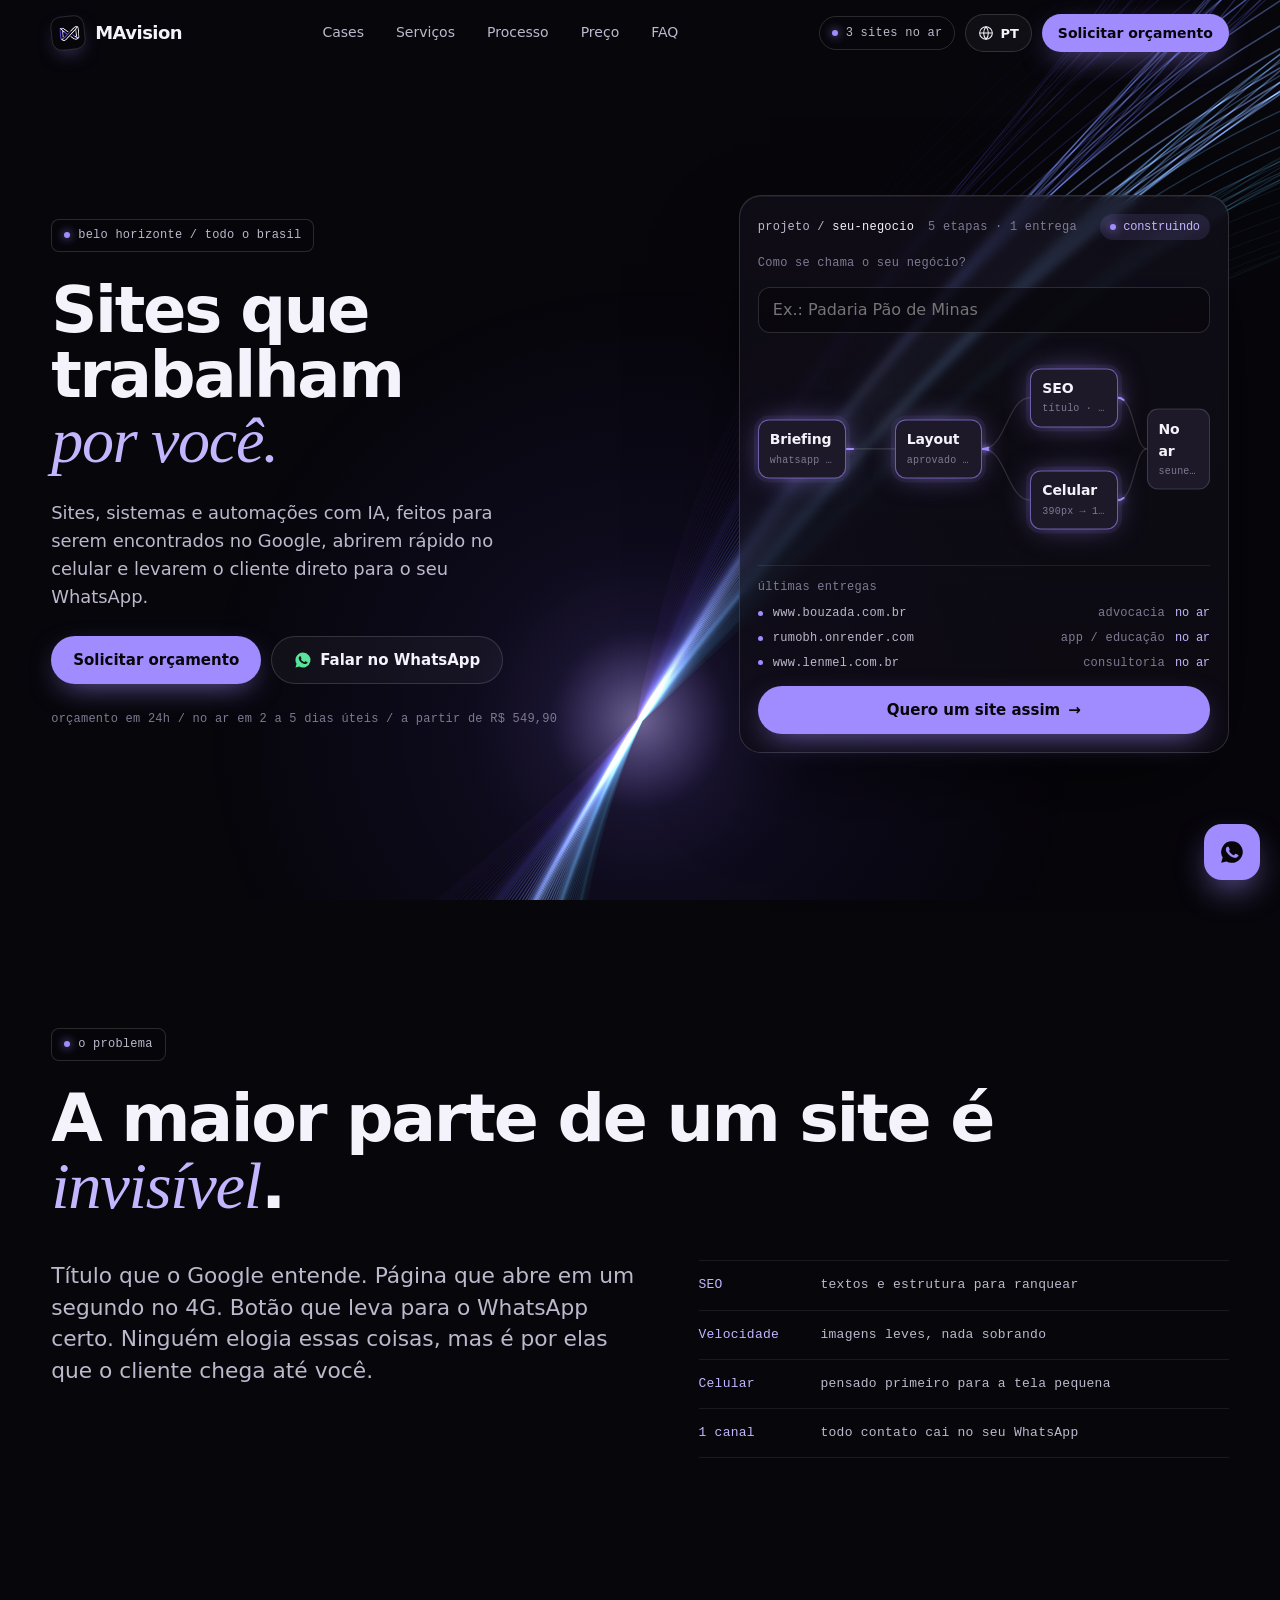
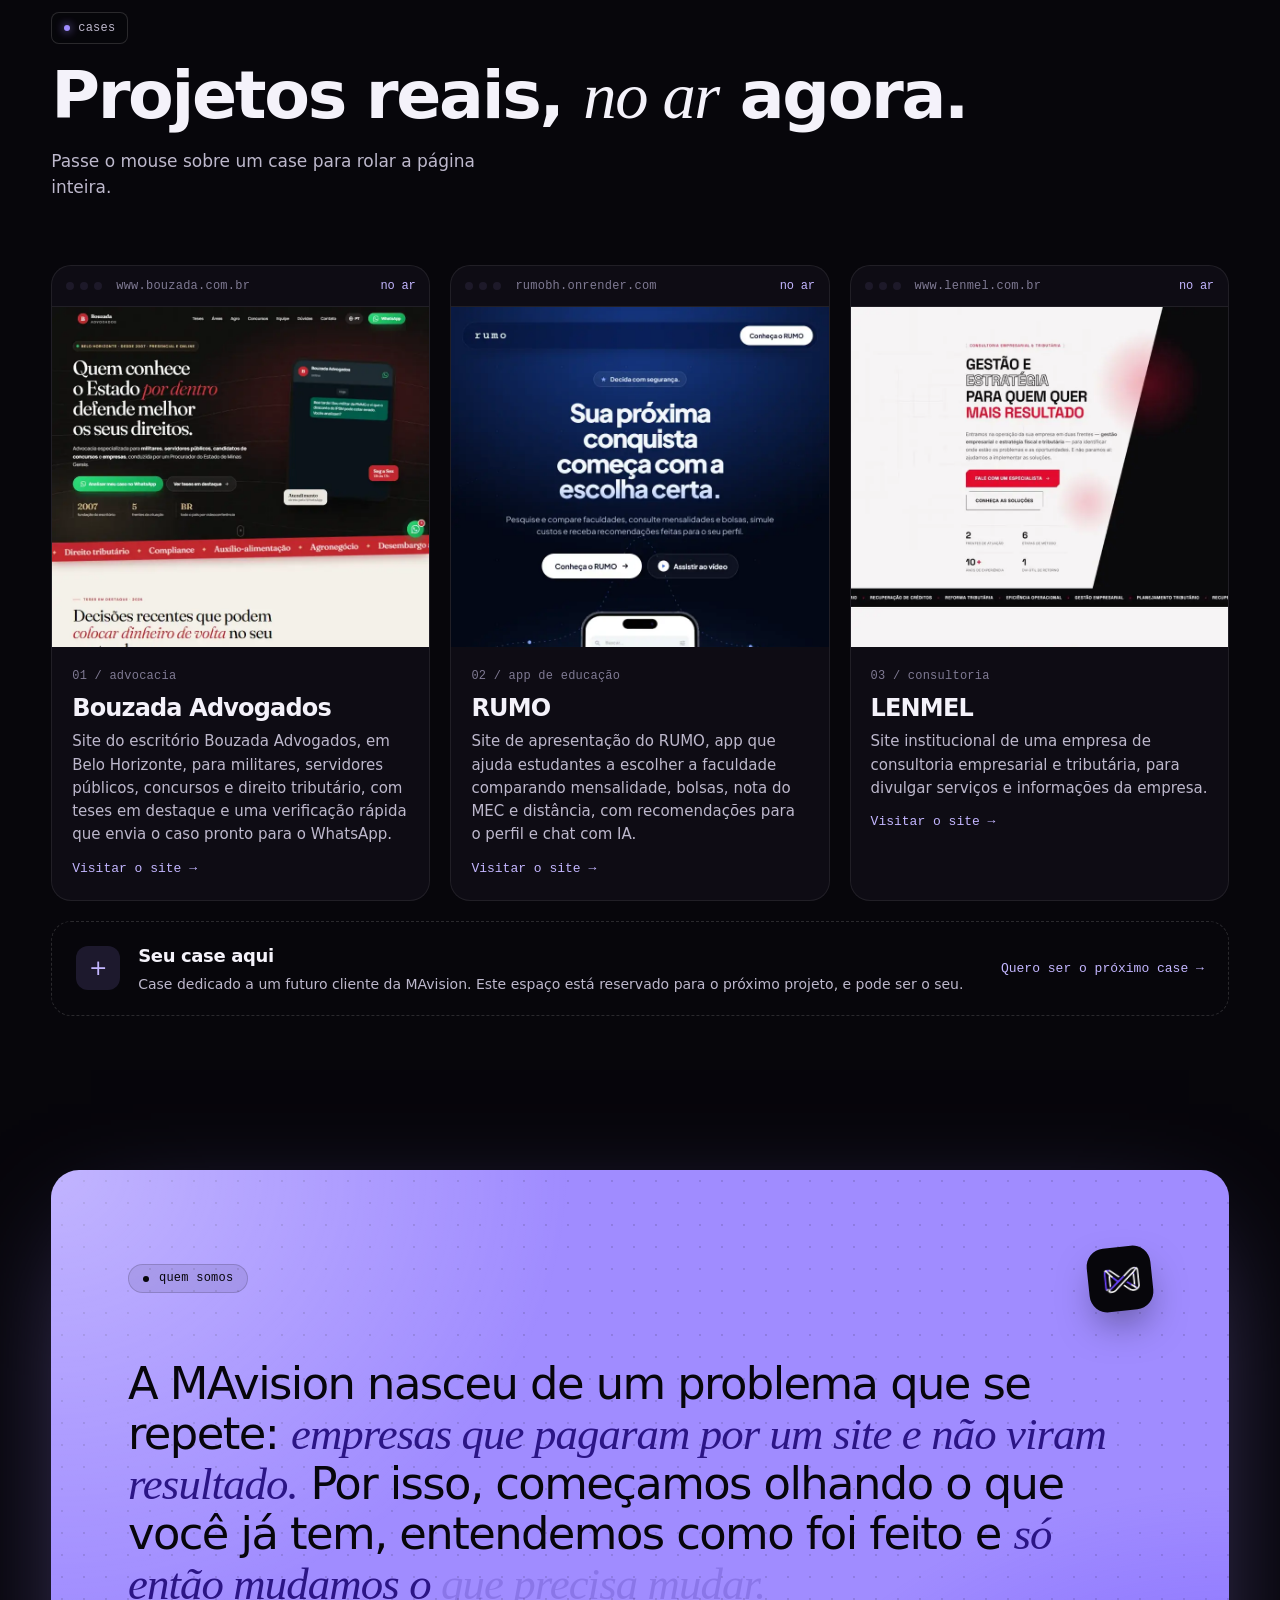
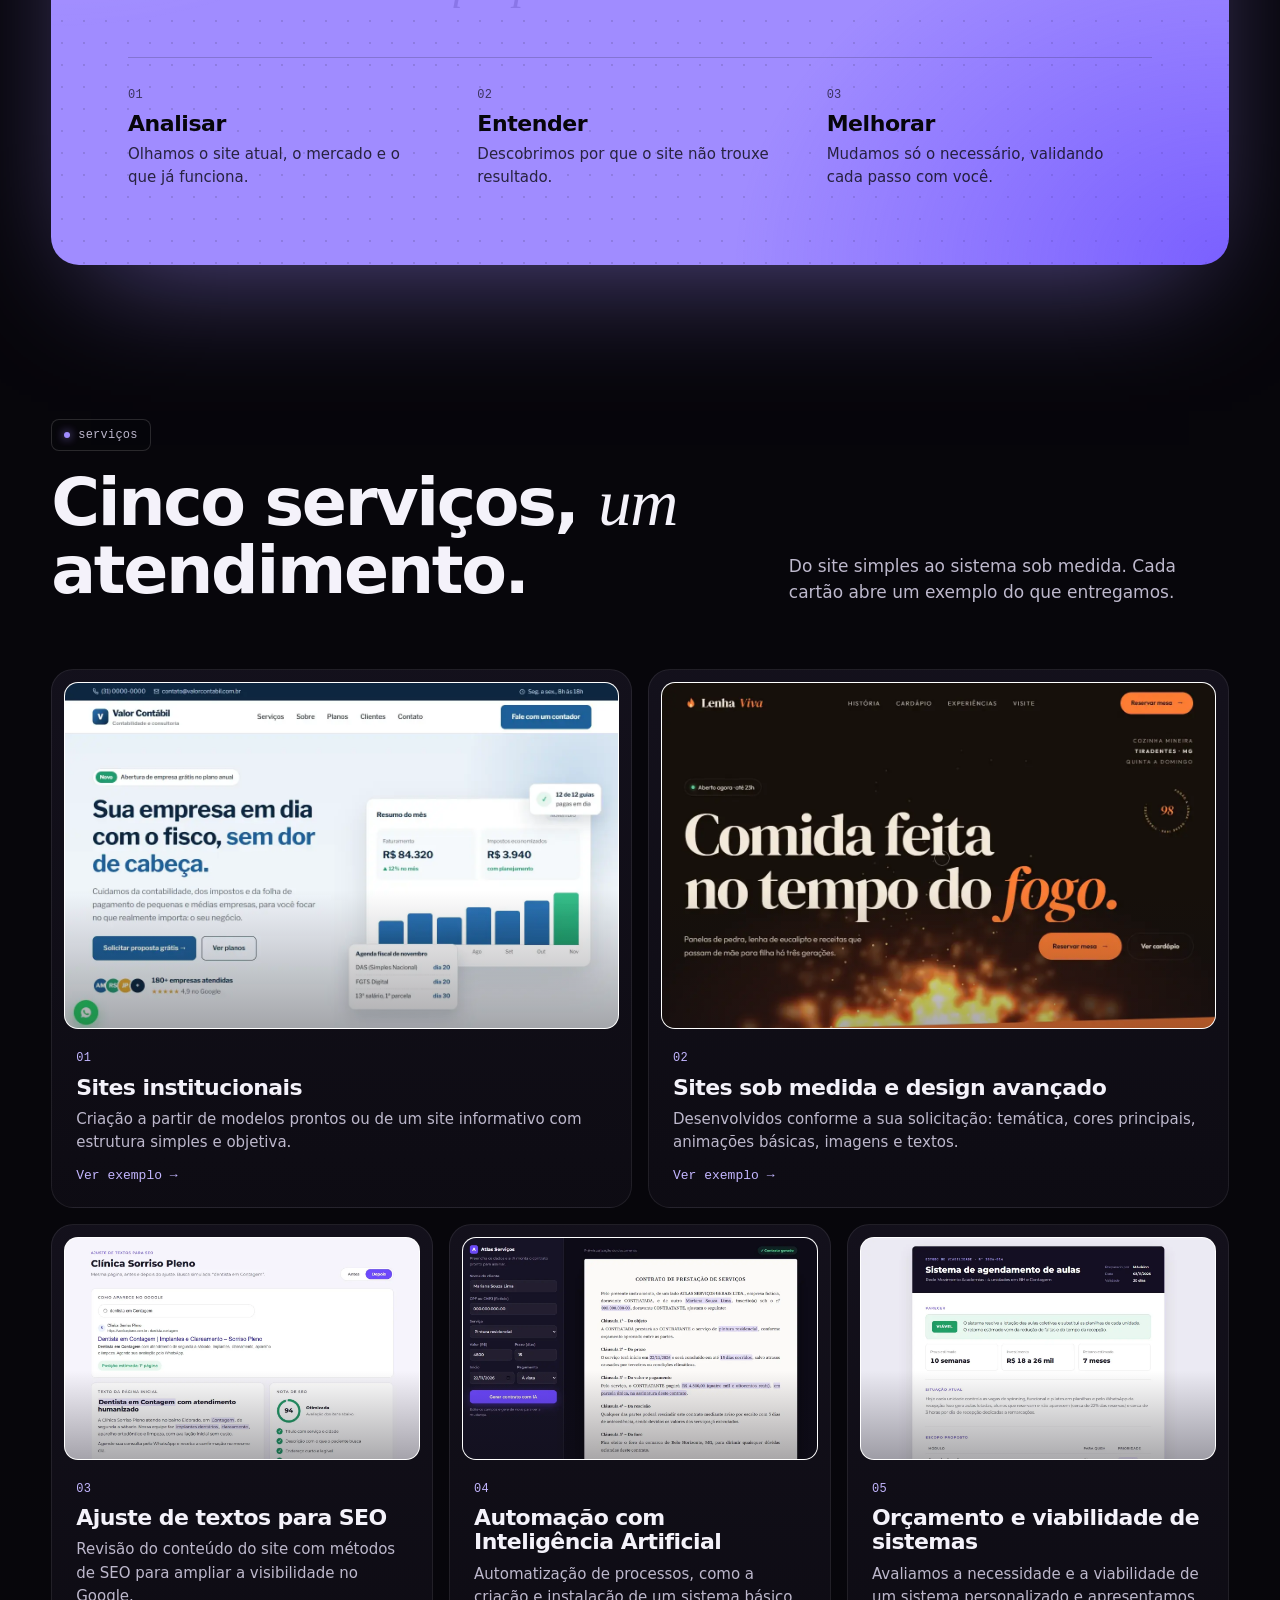
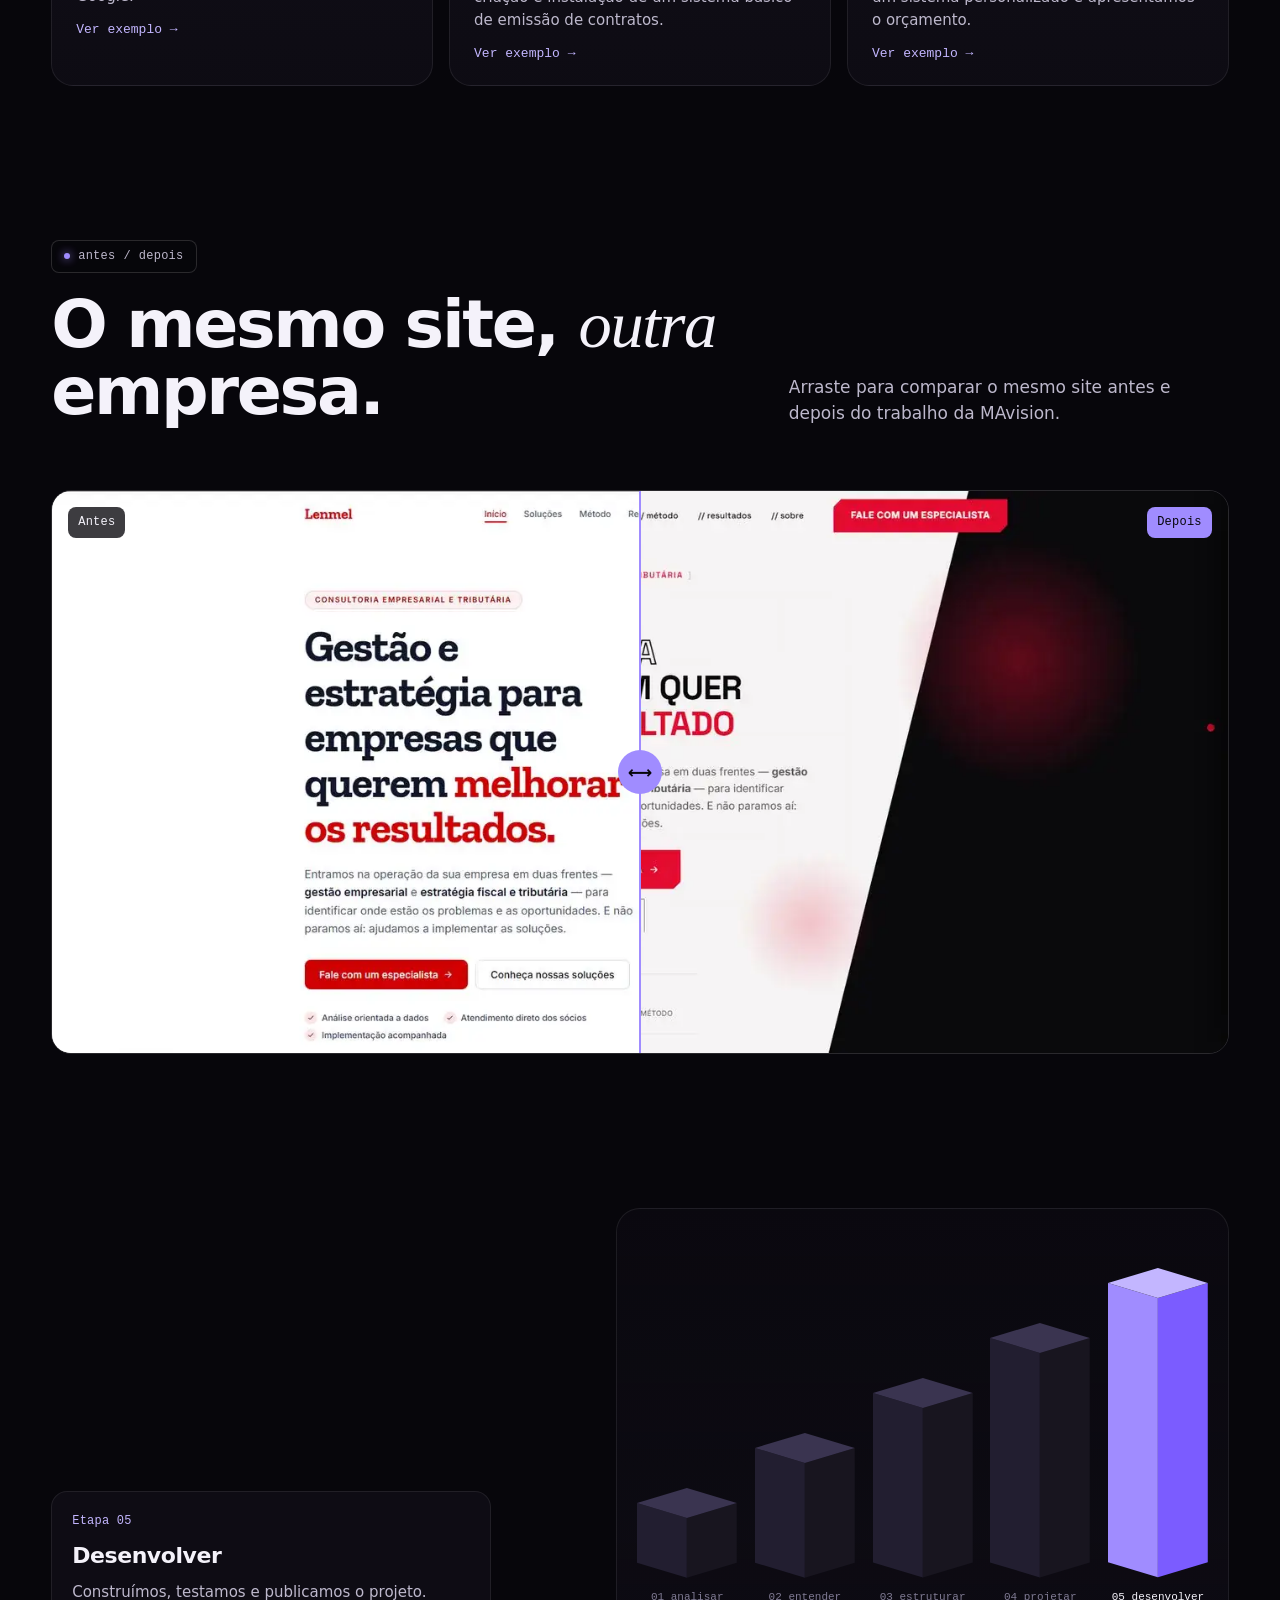
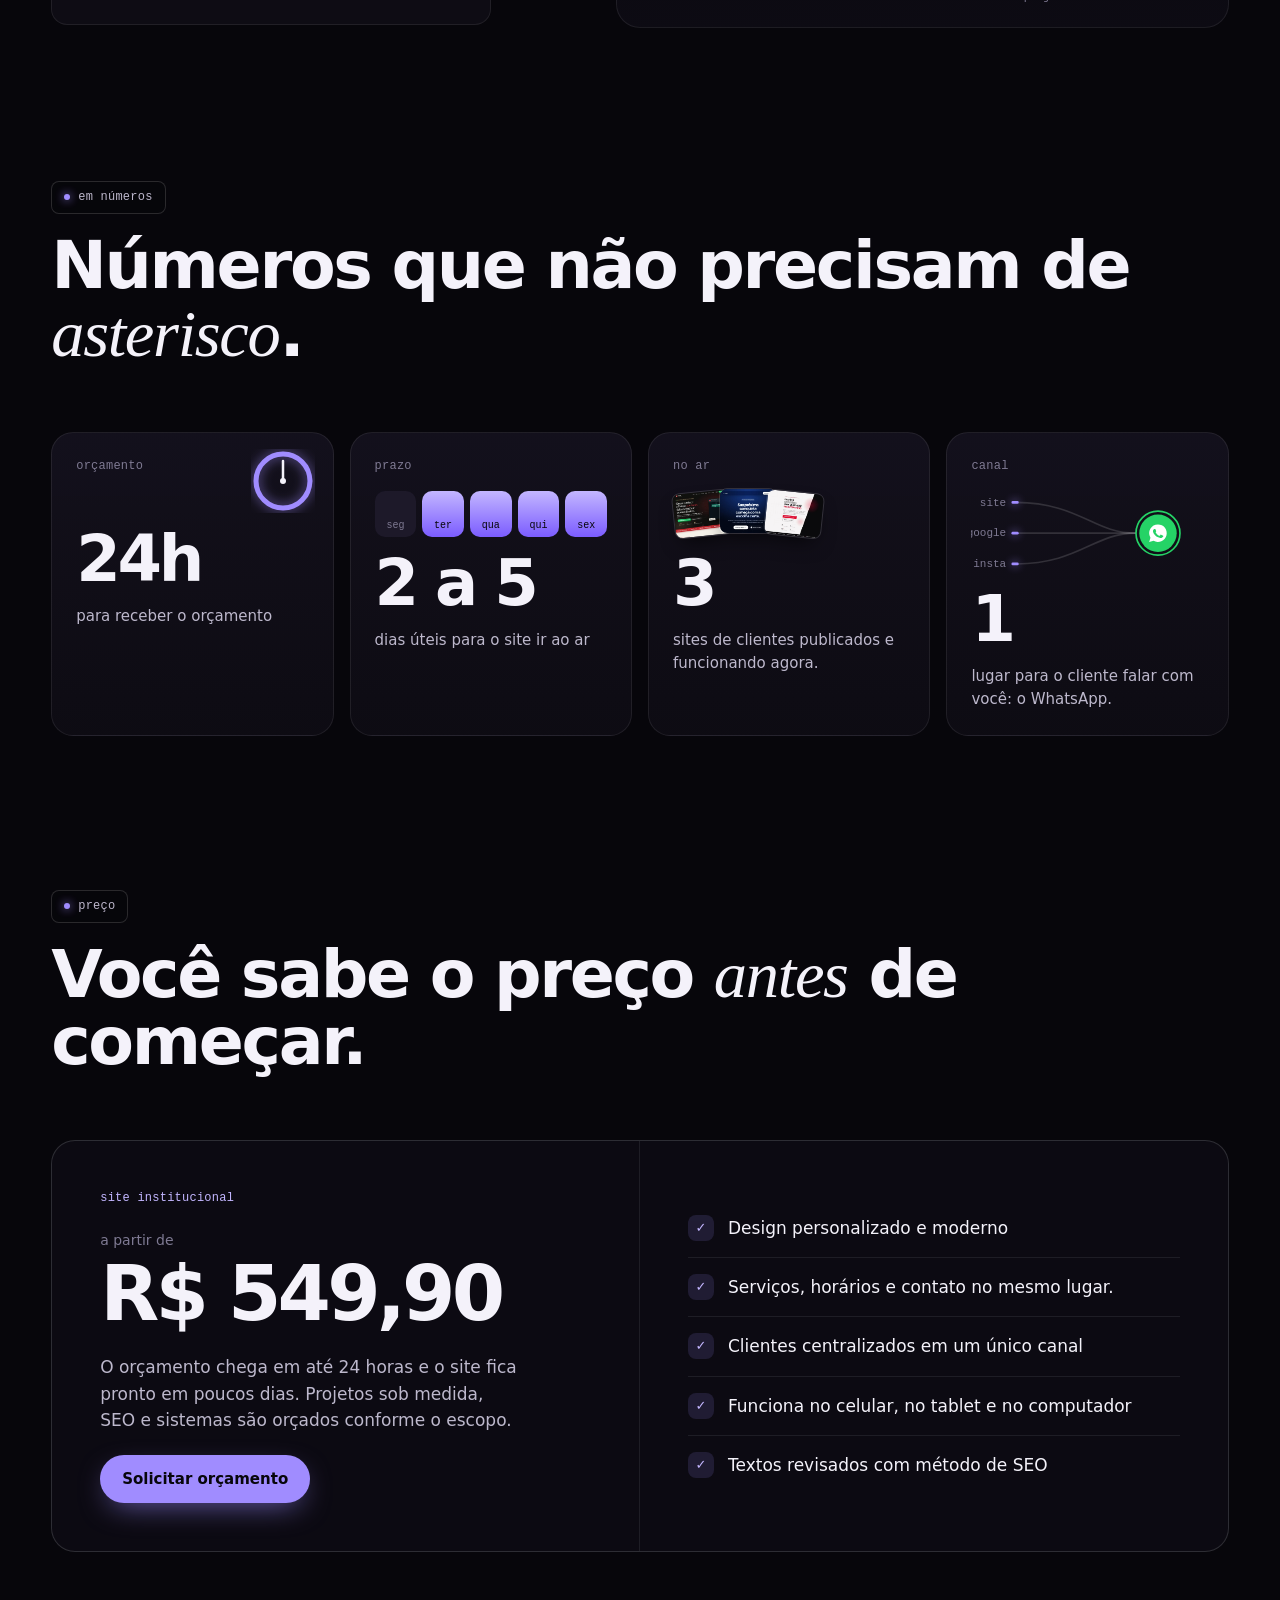
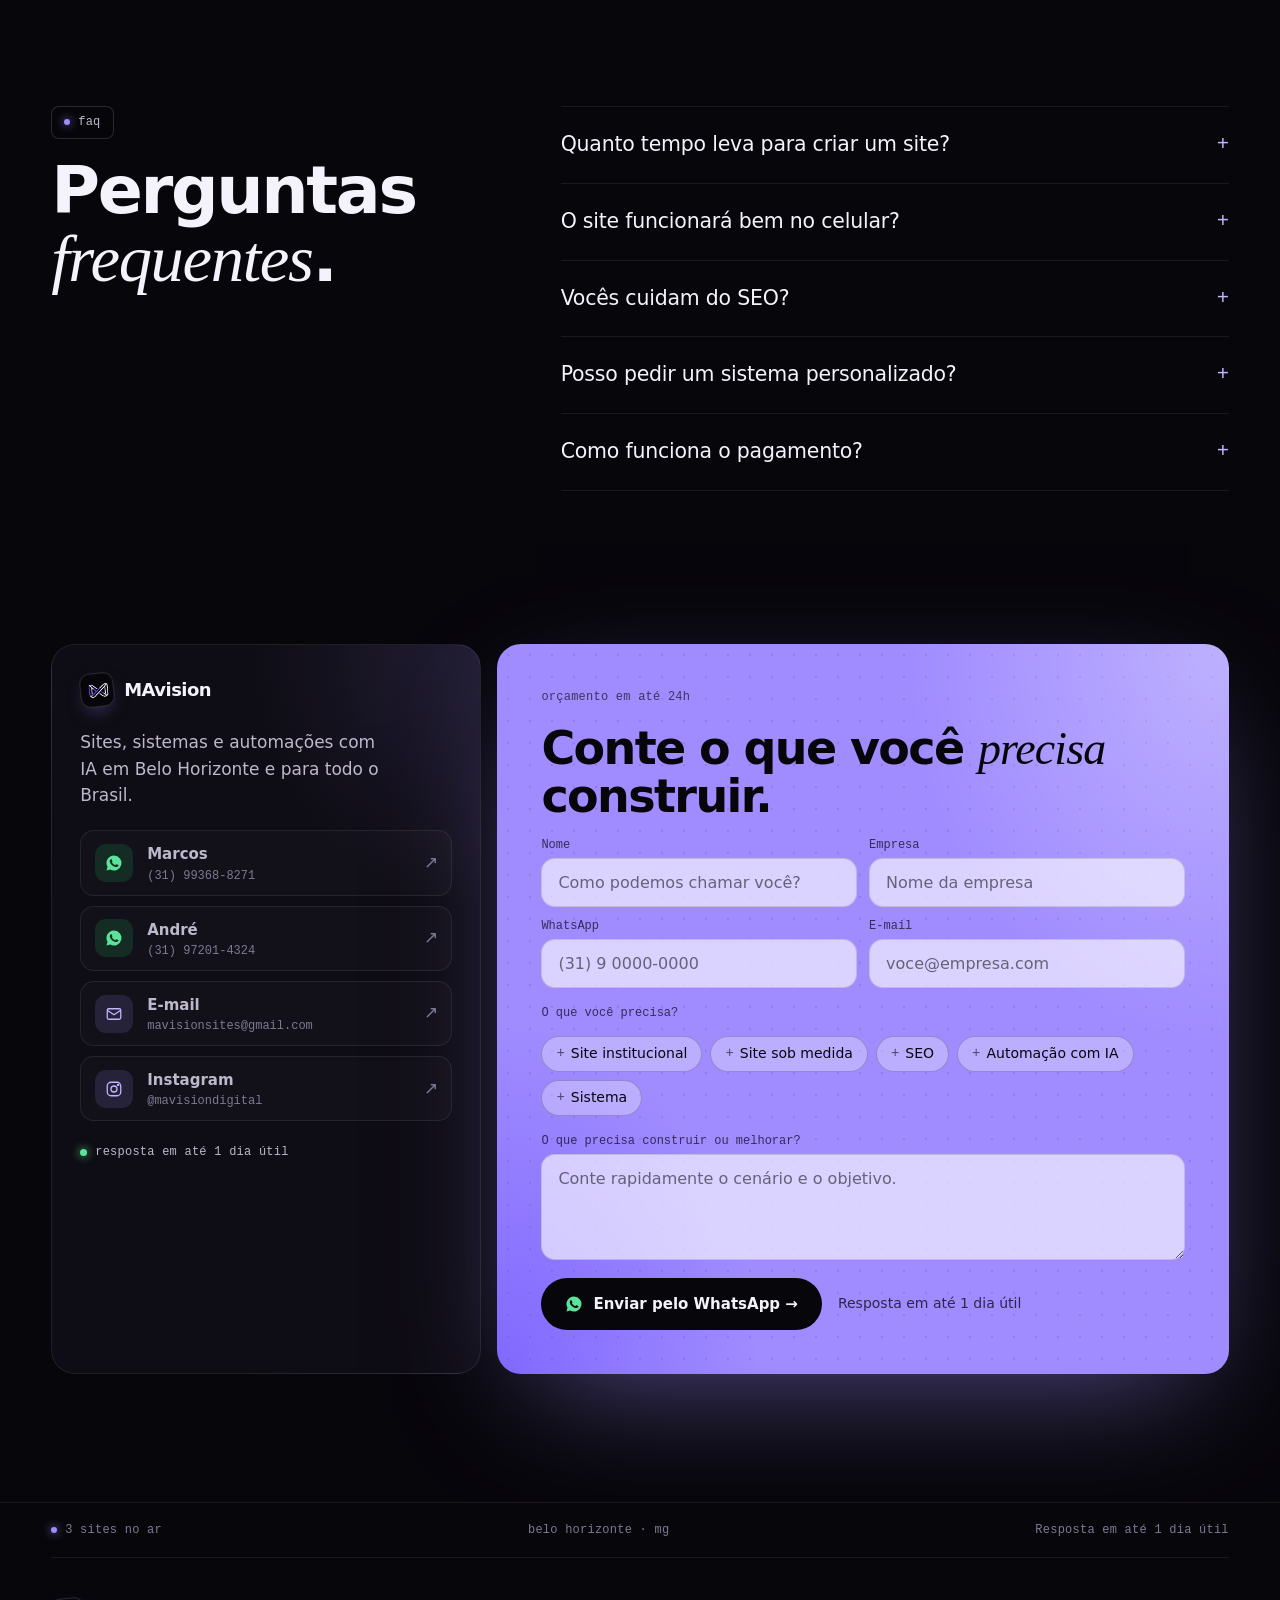
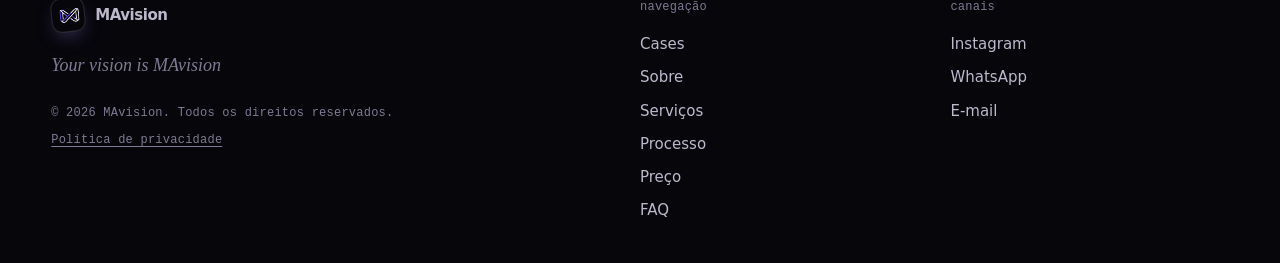
==== commit 41e1bddd: "Nova abertura: fios de luz do fundo se encontram no M, que voa até o logo do topo Co-Authored-By: Cl" ====
--- a/index.html
+++ b/index.html
@@ -48,10 +48,9 @@
 <a class="skip" href="#main">MAvision</a>
 
 <!-- opening: the violet square with the M shrinks into the page (first visit of the session only) -->
-<div class="intro" id="intro" aria-hidden="true"><div class="intro-sq">
-<div class="stars"></div>
+<div class="intro" id="intro" aria-hidden="true"><canvas class="inc"></canvas>
 <div class="intro-c"><span class="intro-ic"><img src="logo-sm.webp" alt="" width="180" height="134"></span><b class="intro-w"><span>M</span><span>A</span><span>v</span><span>i</span><span>s</span><span>i</span><span>o</span><span>n</span></b><span class="intro-s">Your vision is MAvision</span></div>
-</div></div>
+</div>
 <canvas id="ribbon" aria-hidden="true"></canvas>
 
 <header class="bar" id="bar">
--- a/style.css
+++ b/style.css
@@ -572,6 +572,31 @@
 .mk img{width:23px;height:auto;filter:none}
 .brand:hover .mk{transform:rotate(0) scale(1.06)}
 
+/* ============ round 4: opening made of the page's own light fibres; the M lands in the top bar ============ */
+.intro{position:fixed;inset:0;z-index:100;display:grid;place-items:center;pointer-events:auto;cursor:pointer;background:none}
+.intro::before{content:"";position:absolute;inset:0;background:radial-gradient(55% 45% at 50% 50%,rgba(91,60,255,.2),transparent 70%),var(--ink);transition:opacity .75s var(--ease)}
+.intro .inc{position:absolute;inset:0;width:100%;height:100%;transition:opacity .6s var(--ease)}
+.intro-c{position:relative;z-index:1;display:grid;justify-items:center;gap:14px;animation:none}
+.intro-ic{width:84px;height:84px;border-radius:24px;background:var(--ink);border:1px solid rgba(255,255,255,.14);display:grid;place-items:center;
+  box-shadow:0 0 60px rgba(160,140,255,.6),0 0 140px rgba(127,231,234,.18);transform:scale(.4) rotate(-20deg);opacity:0;
+  animation:icIn2 .9s cubic-bezier(.2,1.4,.3,1) .95s forwards;transition:transform .9s cubic-bezier(.65,0,.2,1),box-shadow .9s,border-radius .9s}
+@keyframes icIn2{to{transform:none;opacity:1}}
+.intro-ic img{width:56px;height:auto;filter:none}
+.intro-ic.fly{box-shadow:0 8px 20px -8px rgba(160,140,255,.55)}
+.intro-w span:nth-child(1){animation-delay:1.15s}.intro-w span:nth-child(2){animation-delay:1.20s}.intro-w span:nth-child(3){animation-delay:1.25s}.intro-w span:nth-child(4){animation-delay:1.30s}.intro-w span:nth-child(5){animation-delay:1.35s}.intro-w span:nth-child(6){animation-delay:1.40s}.intro-w span:nth-child(7){animation-delay:1.45s}.intro-w span:nth-child(8){animation-delay:1.50s}
+.intro-s{animation-delay:1.6s}
+.intro-w,.intro-s{transition:opacity .35s,transform .5s var(--ease)}
+.intro.leave{pointer-events:none}
+.intro.leave::before,.intro.leave .inc{opacity:0}
+.intro.leave .intro-w,.intro.leave .intro-s{opacity:0;transform:translateY(10px)}
+.intro.leave .intro-w span,.intro.leave .intro-s{animation:none;opacity:0}
+.intro.done{display:none}
+/* the top bar's logo waits for the M, then takes it over with a small bounce */
+.intro-on .bar .mk{opacity:0}
+.bar .mk.land{animation:land .6s cubic-bezier(.2,1.6,.3,1)}
+@keyframes land{0%{transform:rotate(-6deg) scale(1)}40%{transform:rotate(-6deg) scale(1.22)}100%{transform:rotate(-6deg) scale(1)}}
+@media(max-width:640px){.intro-ic{width:72px;height:72px;border-radius:20px}.intro-ic img{width:48px}}
+
 @media(prefers-reduced-motion:reduce){
   .intro{display:none}
   .rv{opacity:1;transform:none;filter:none;transition:none}
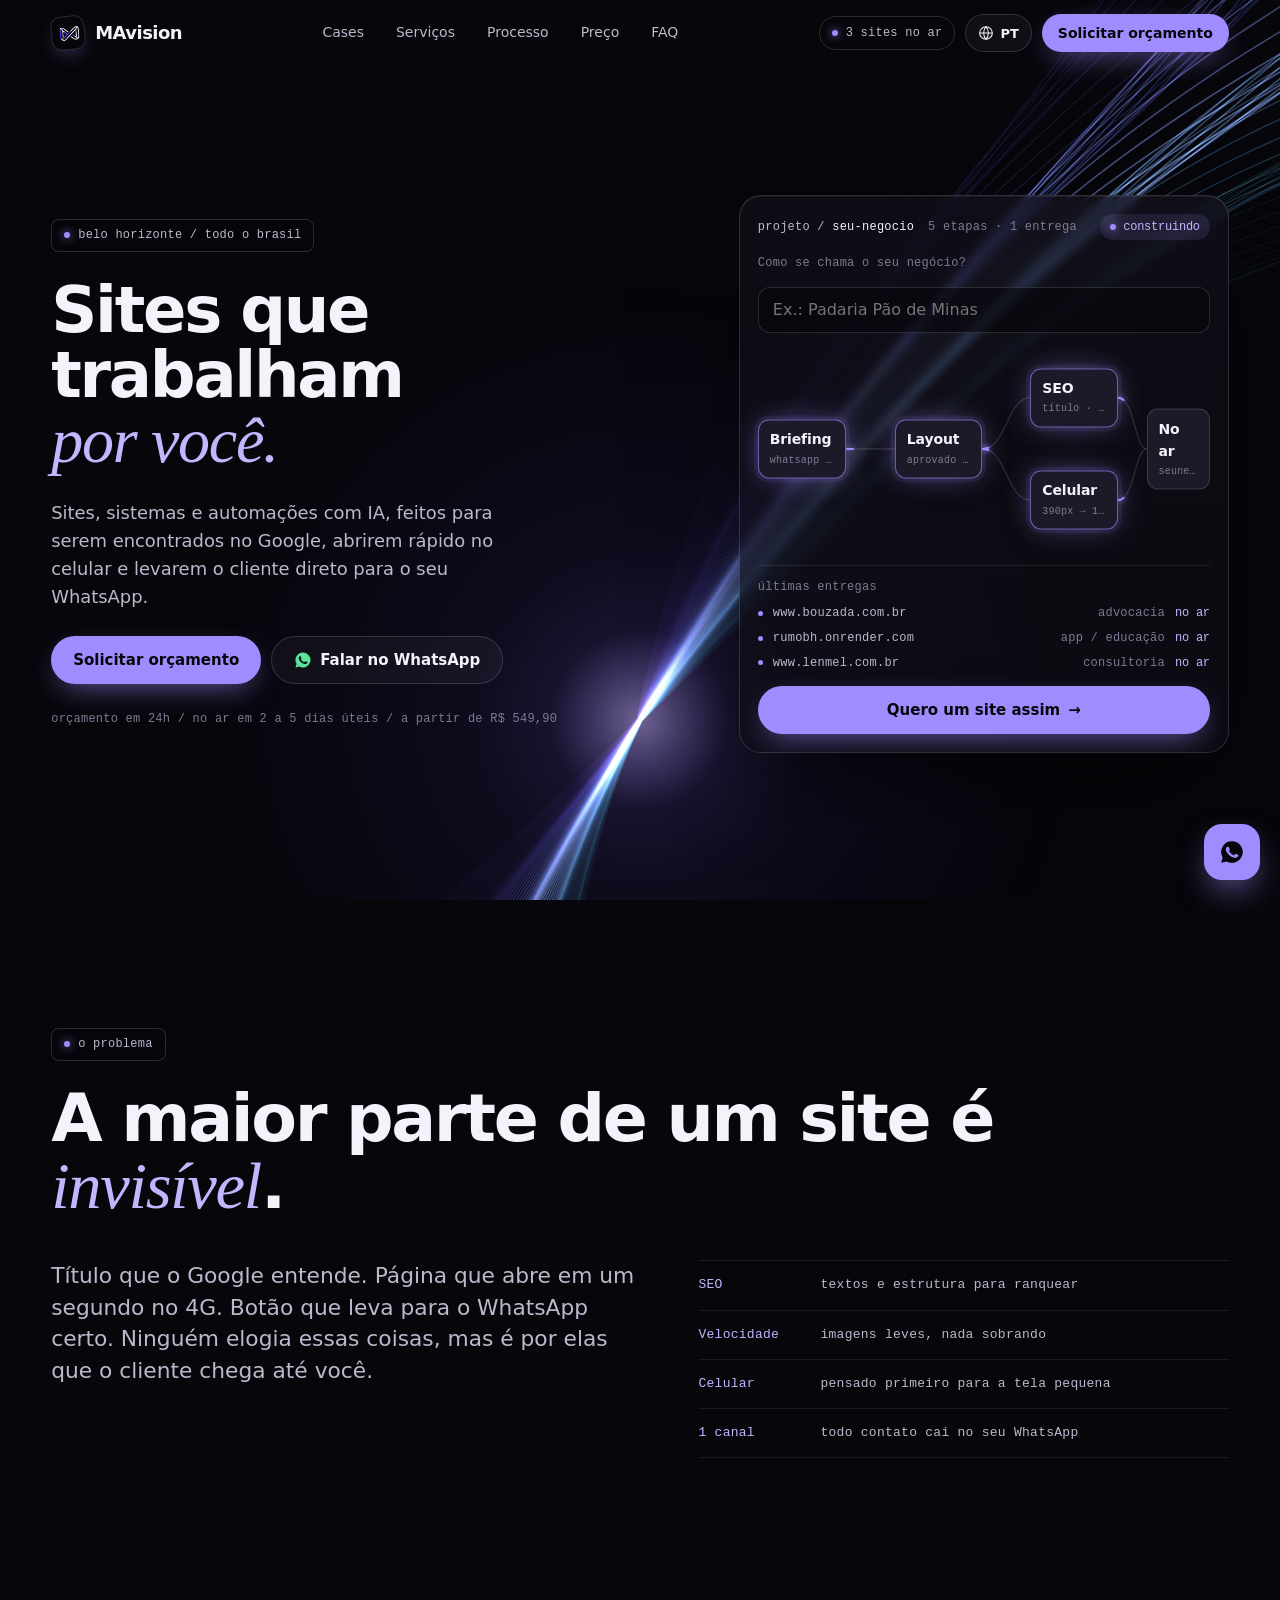
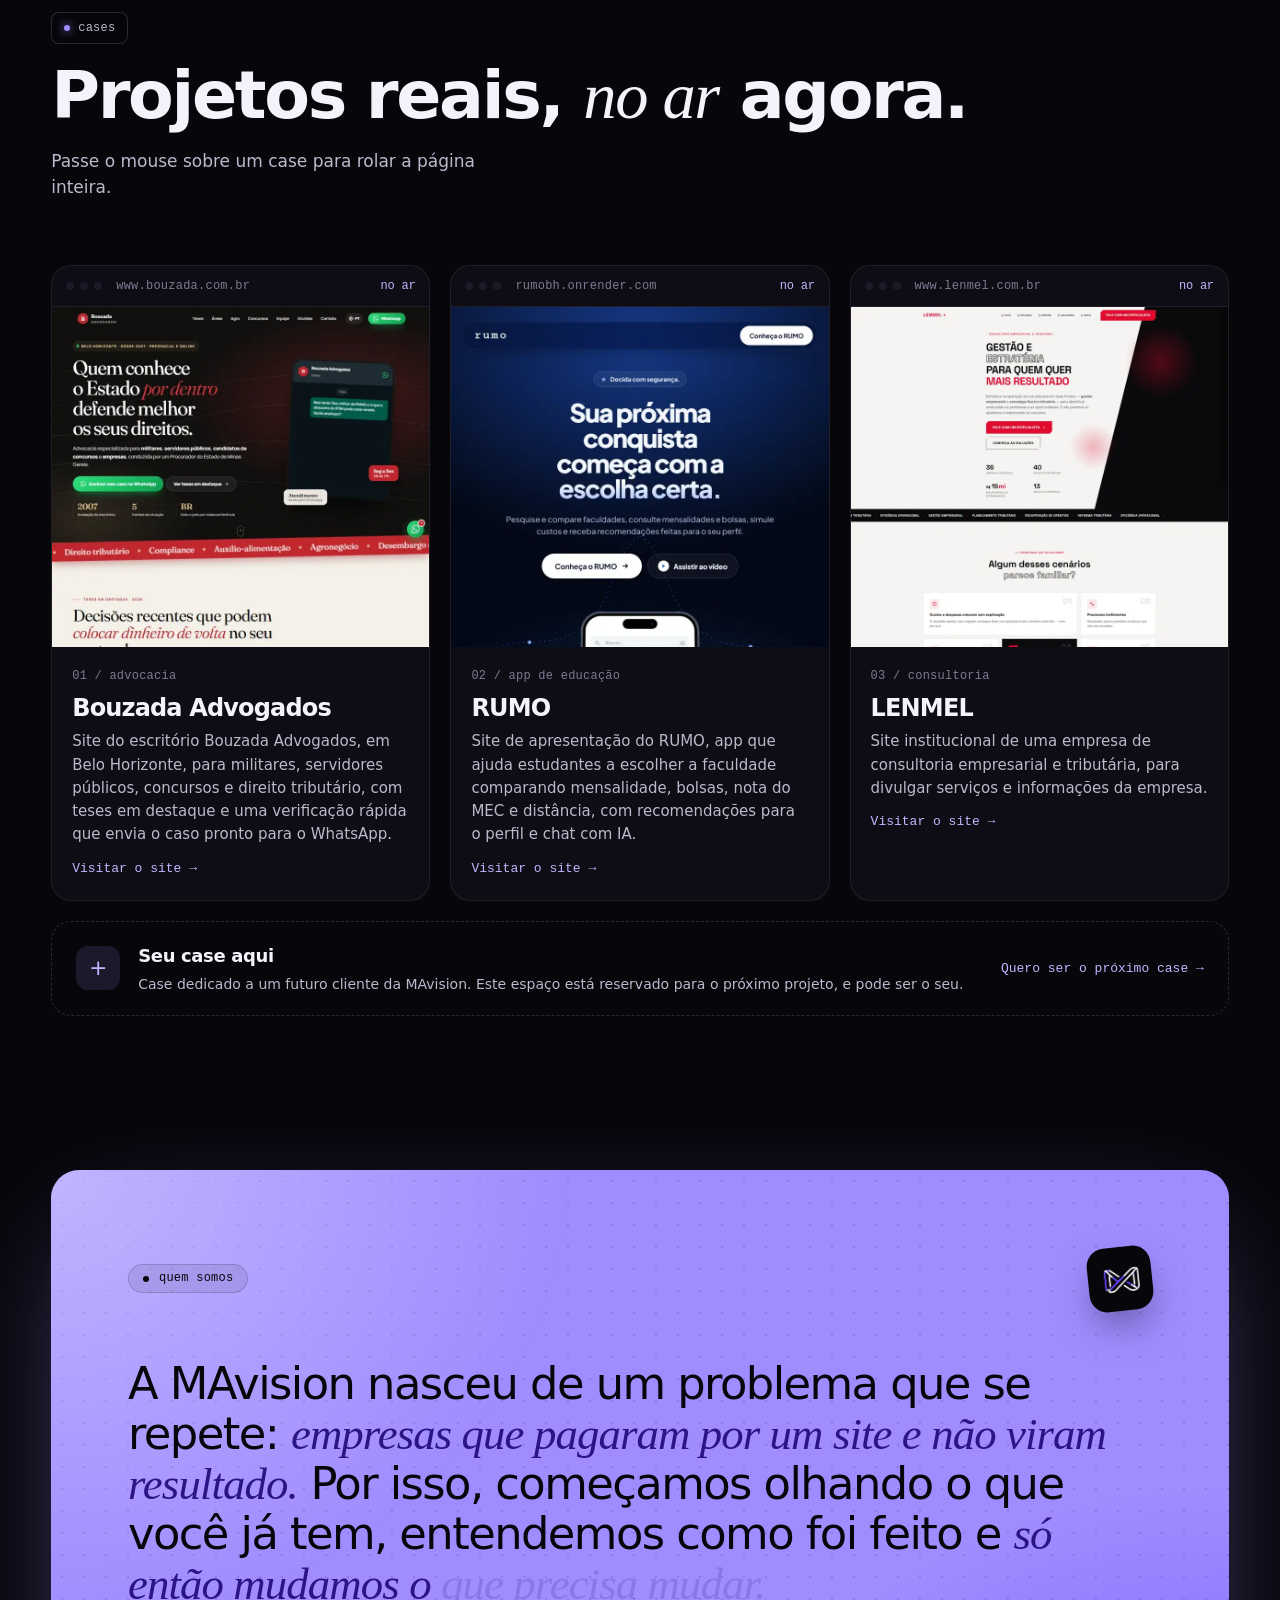
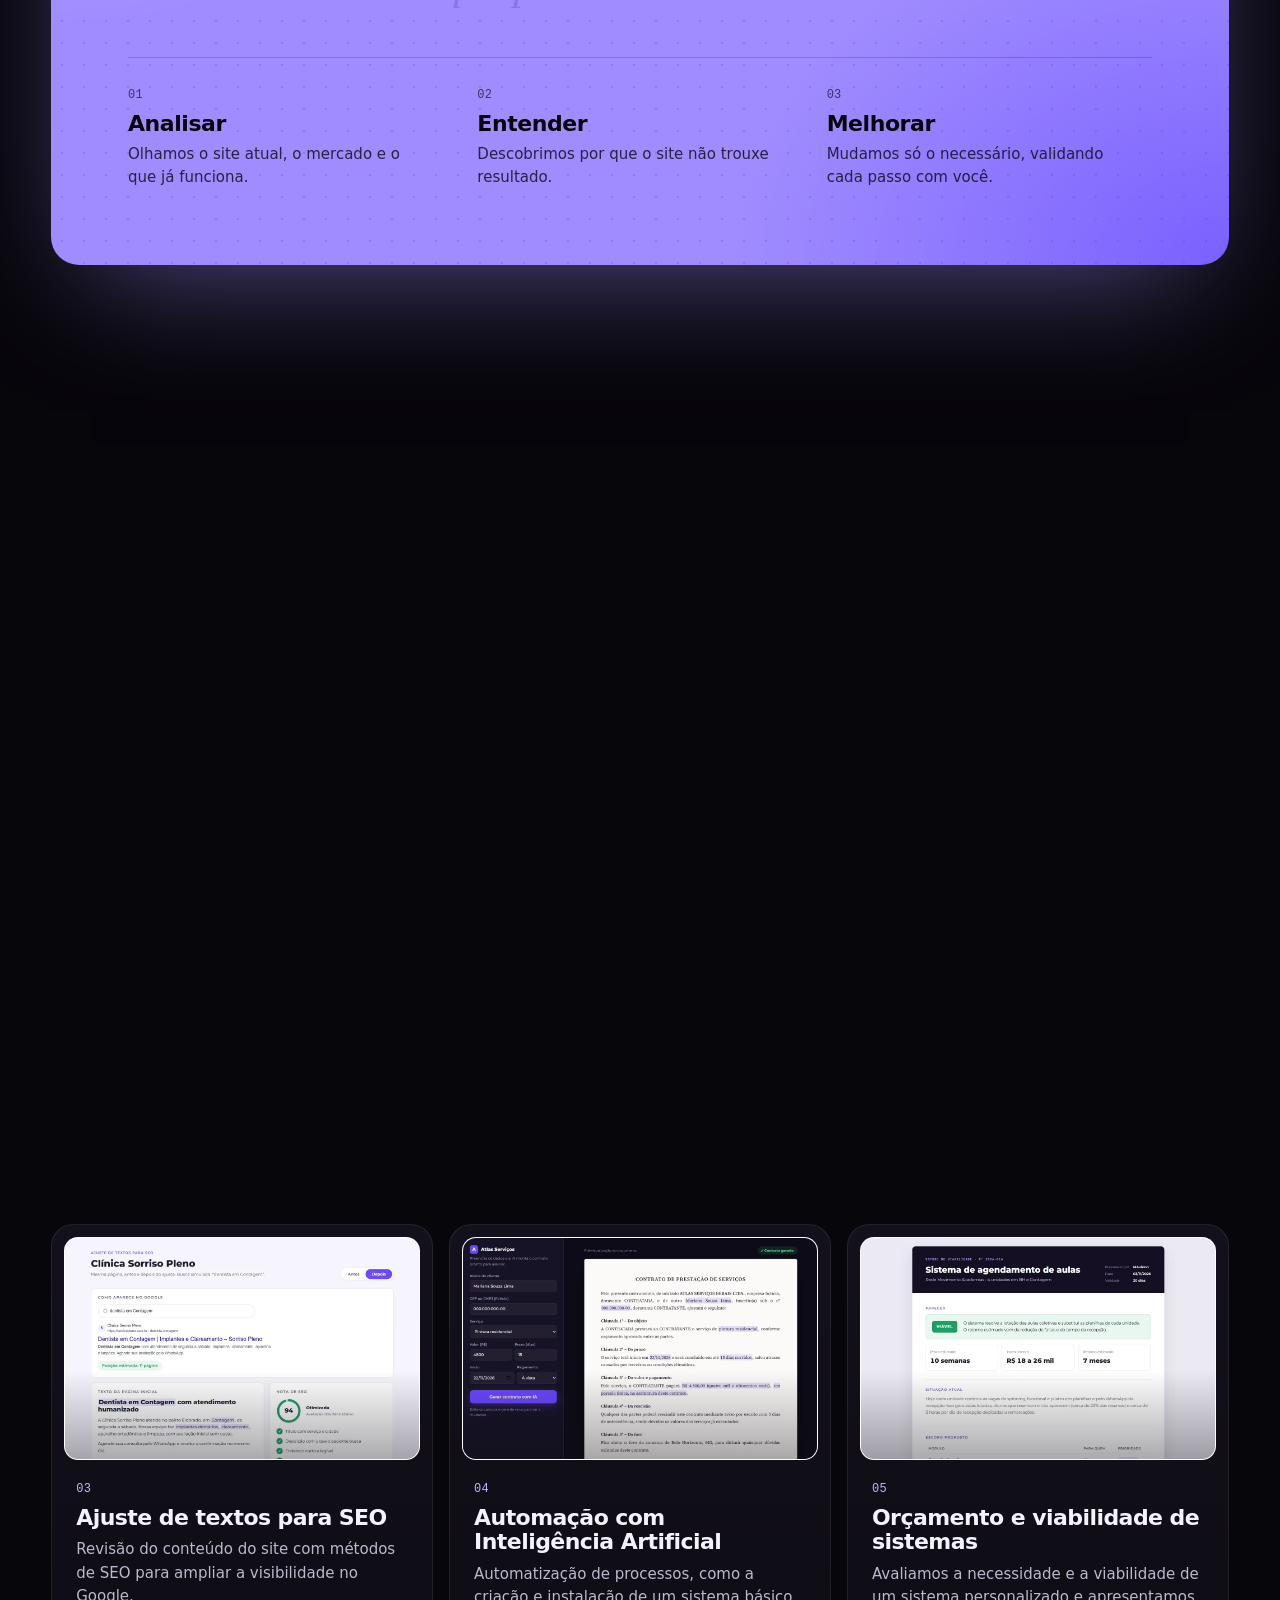
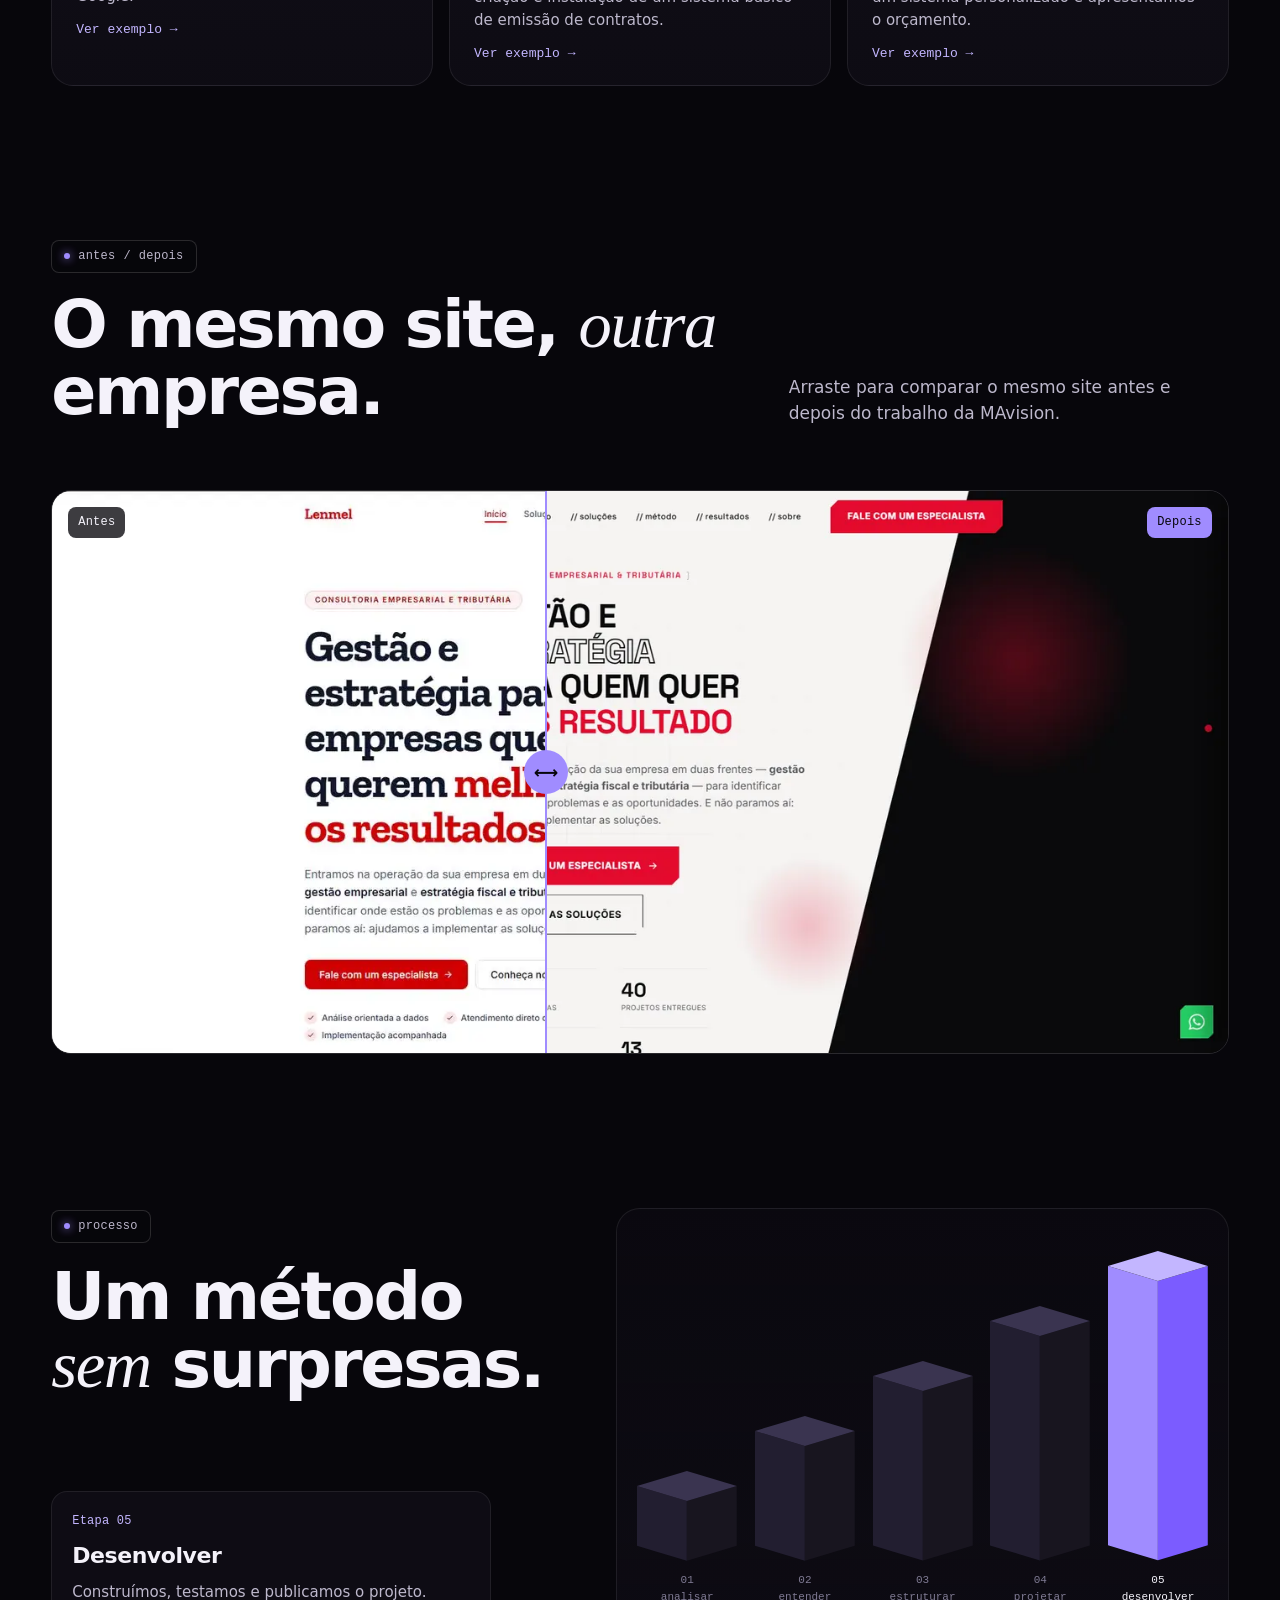
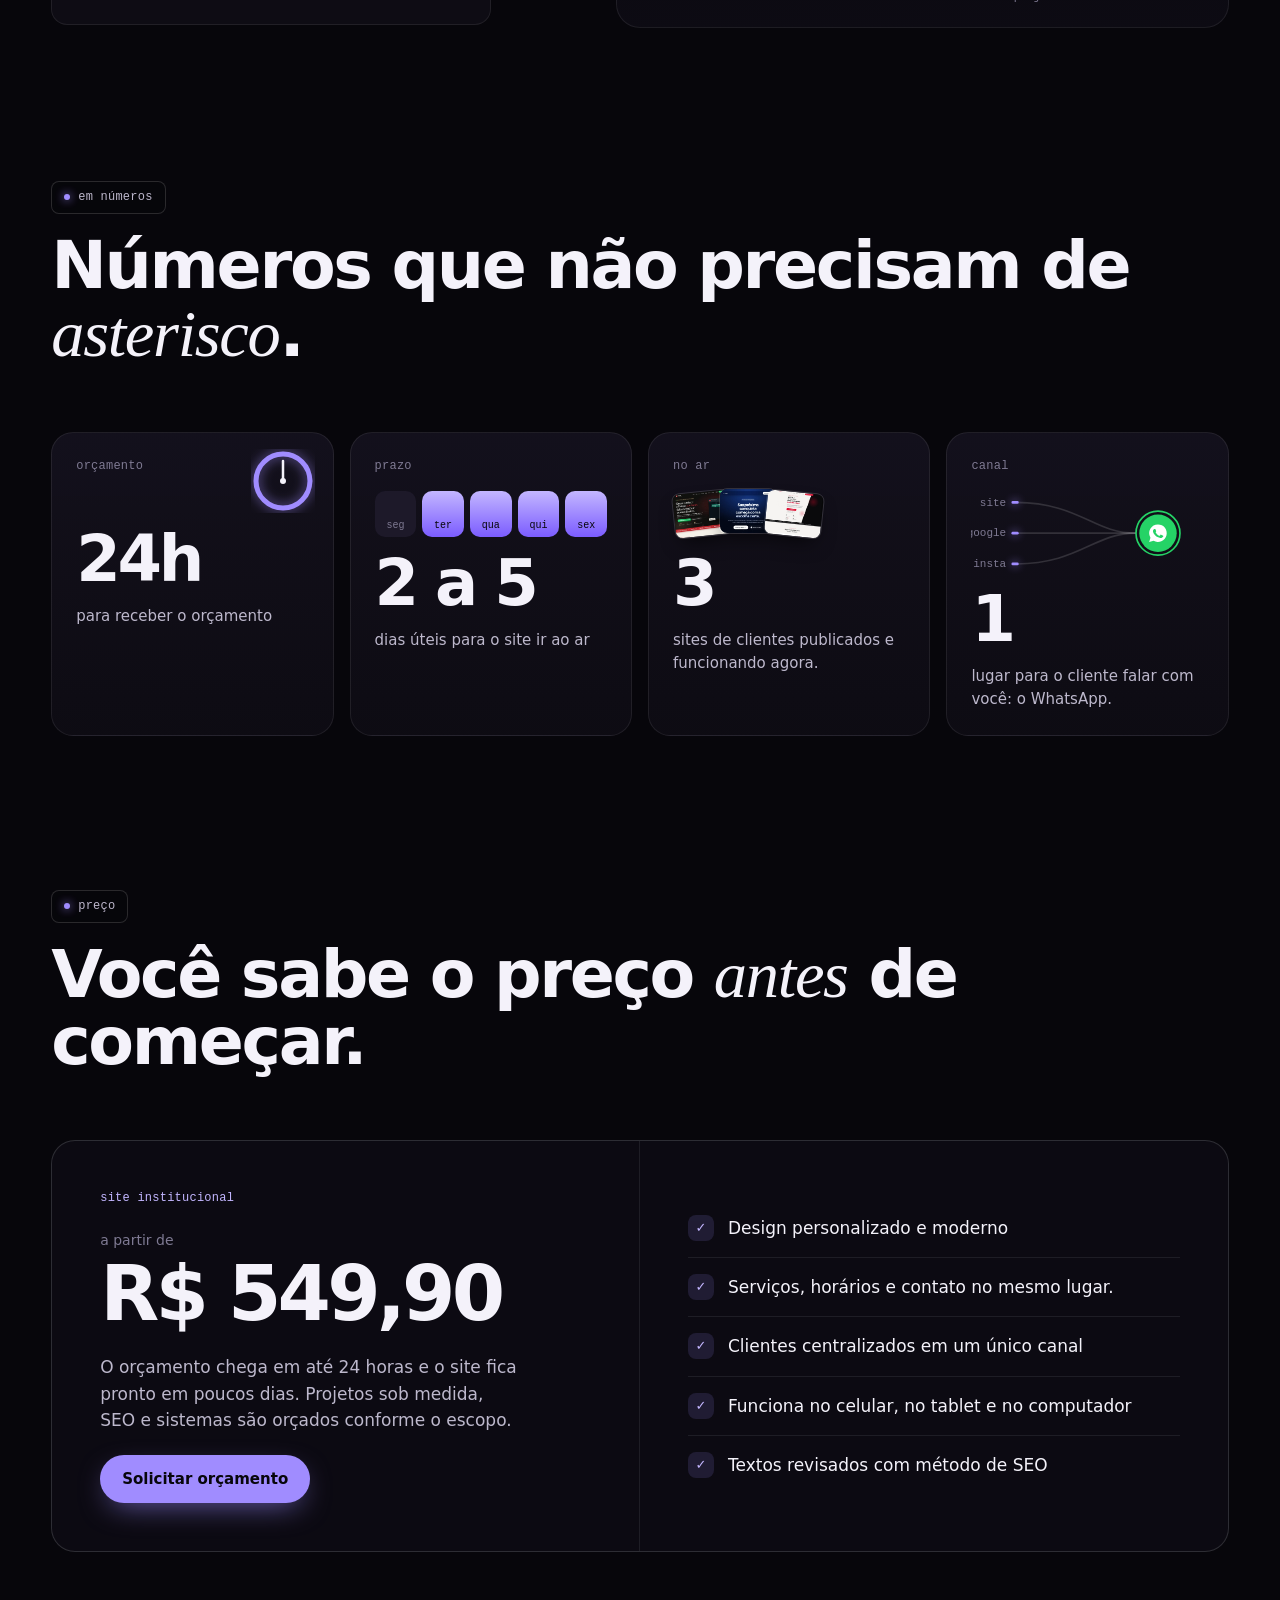
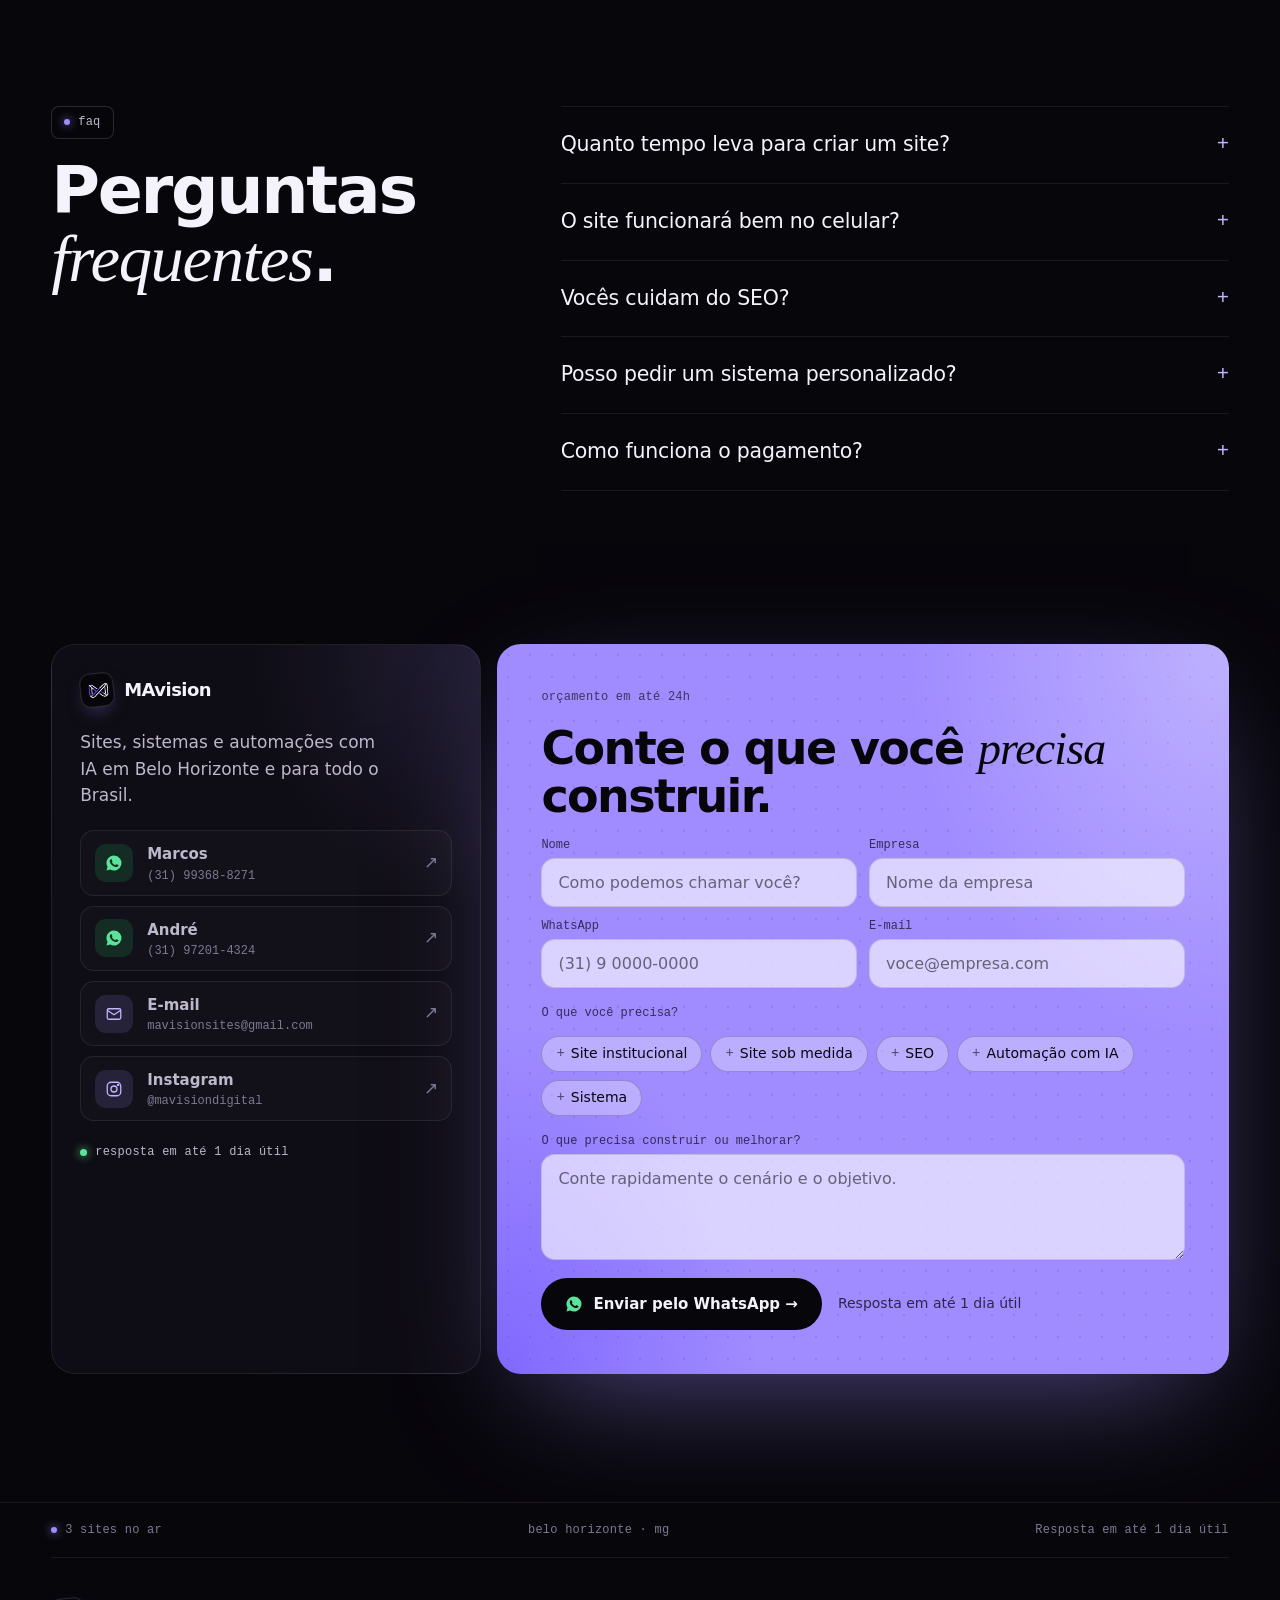
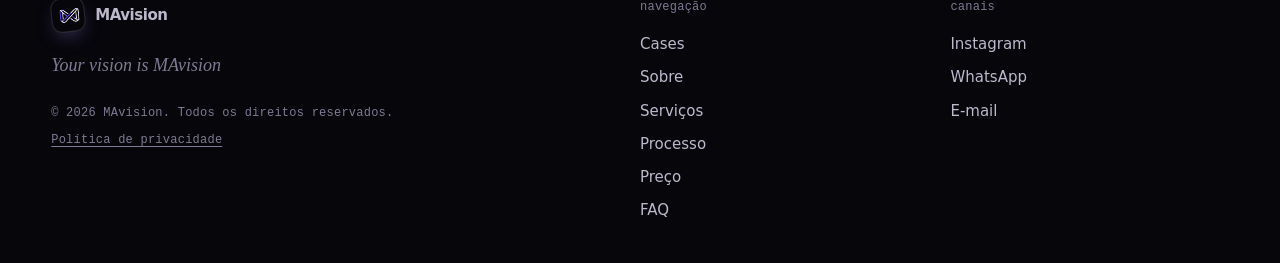
==== commit fa7ed834: "Atualiza prints da LENMEL (página inteira e topo) Co-Authored-By: Claude Opus 5.5 <noreply@anthropic" ====
--- a/index.html
+++ b/index.html
@@ -1,11 +1,11 @@
 <!DOCTYPE html>
-<!-- Gerado por build.js a partir de src/index.template.html e i18n.js. Não edite este arquivo; edite o modelo e rode: node build.js -->
-<html lang="pt-BR">
-<head>
-<meta charset="utf-8">
-<meta name="viewport" content="width=device-width, initial-scale=1, viewport-fit=cover">
+<!-- Gerado por build.js a partir de src/index.template.html e i18n.js. Não edite este arquivo; edite o modelo e rode: node build.js -->
+<html lang="pt-BR">
+<head>
+<meta charset="utf-8">
+<meta name="viewport" content="width=device-width, initial-scale=1, viewport-fit=cover">
 <meta http-equiv="Content-Security-Policy" content="default-src 'none'; script-src 'self'; style-src 'self' 'unsafe-inline' https://fonts.googleapis.com; font-src https://fonts.gstatic.com; img-src 'self' data:; frame-src 'self'; manifest-src 'self'; base-uri 'none'; form-action 'none'">
-<meta name="referrer" content="strict-origin-when-cross-origin">
+<meta name="referrer" content="strict-origin-when-cross-origin">
 <title>Criação de Sites em Belo Horizonte | MAvision</title>
 <meta name="description" content="Criação de sites profissionais em Belo Horizonte para todo o Brasil: sites institucionais, design sob medida, SEO e automações com IA. A partir de R$ 549,90.">
 <link rel="canonical" href="https://www.mavision.com.br/">
@@ -28,235 +28,235 @@
 <meta name="twitter:card" content="summary_large_image">
 <meta name="twitter:title" content="Criação de Sites em Belo Horizonte | MAvision">
 <meta name="twitter:description" content="Criação de sites profissionais em Belo Horizonte para todo o Brasil: sites institucionais, design sob medida, SEO e automações com IA. A partir de R$ 549,90.">
-<meta name="twitter:image" content="https://www.mavision.com.br/og-image.jpg">
-<link rel="icon" href="favicon.ico" sizes="48x48">
-<link rel="icon" href="favicon.svg" type="image/svg+xml">
-<link rel="icon" href="favicon-32.png" type="image/png" sizes="32x32">
-<link rel="apple-touch-icon" href="apple-touch-icon.png">
-<link rel="manifest" href="site.webmanifest">
-<meta name="theme-color" content="#07060b">
+<meta name="twitter:image" content="https://www.mavision.com.br/og-image.jpg">
+<link rel="icon" href="favicon.ico" sizes="48x48">
+<link rel="icon" href="favicon.svg" type="image/svg+xml">
+<link rel="icon" href="favicon-32.png" type="image/png" sizes="32x32">
+<link rel="apple-touch-icon" href="apple-touch-icon.png">
+<link rel="manifest" href="site.webmanifest">
+<meta name="theme-color" content="#07060b">
 <script type="application/ld+json">
 {"@context":"https://schema.org","@graph":[{"@type":"ProfessionalService","@id":"https://www.mavision.com.br/#mavision","name":"MAvision","url":"https://www.mavision.com.br/","inLanguage":"pt-BR","slogan":"Your vision is MAvision","description":"Sites, sistemas e automações com IA em Belo Horizonte e para todo o Brasil, feitos para atrair, convencer e converter.","logo":"https://www.mavision.com.br/icon-512.png","image":"https://www.mavision.com.br/og-image.jpg","email":"mavisionsites@gmail.com","telephone":"+55-31-99368-8271","address":{"@type":"PostalAddress","addressLocality":"Belo Horizonte","addressRegion":"MG","addressCountry":"BR"},"areaServed":[{"@type":"Country","name":"Brazil"},{"@type":"Place","name":"North America"},{"@type":"Place","name":"Europe"}],"availableLanguage":["pt-BR","en","es"],"sameAs":["https://instagram.com/mavisiondigital"],"makesOffer":{"@type":"Offer","itemOffered":{"@type":"Service","name":"Sites institucionais"},"priceSpecification":[{"@type":"PriceSpecification","minPrice":"549.90","priceCurrency":"BRL"}]},"hasOfferCatalog":{"@type":"OfferCatalog","name":"Serviços","itemListElement":[{"@type":"Offer","itemOffered":{"@type":"Service","name":"Sites institucionais","description":"Criação a partir de modelos prontos ou de um site informativo com estrutura simples e objetiva."}},{"@type":"Offer","itemOffered":{"@type":"Service","name":"Sites sob medida e design avançado","description":"Desenvolvidos conforme a sua solicitação: temática, cores principais, animações básicas, imagens e textos."}},{"@type":"Offer","itemOffered":{"@type":"Service","name":"Ajuste de textos para SEO","description":"Revisão do conteúdo do site com métodos de SEO para ampliar a visibilidade no Google."}},{"@type":"Offer","itemOffered":{"@type":"Service","name":"Automação com Inteligência Artificial","description":"Automatização de processos, como a criação e instalação de um sistema básico de emissão de contratos."}},{"@type":"Offer","itemOffered":{"@type":"Service","name":"Orçamento e viabilidade de sistemas","description":"Avaliamos a necessidade e a viabilidade de um sistema personalizado e apresentamos o orçamento."}}]}},{"@type":"WebSite","@id":"https://www.mavision.com.br/#site","url":"https://www.mavision.com.br/","name":"MAvision","inLanguage":"pt-BR","publisher":{"@id":"https://www.mavision.com.br/#mavision"}},{"@type":"FAQPage","inLanguage":"pt-BR","mainEntity":[{"@type":"Question","name":"Quanto tempo leva para criar um site?","acceptedAnswer":{"@type":"Answer","text":"Sites institucionais costumam levar de 2 a 5 dias úteis. Projetos sob medida variam conforme a complexidade."}},{"@type":"Question","name":"O site funcionará bem no celular?","acceptedAnswer":{"@type":"Answer","text":"Sim. Todos os projetos são responsivos e otimizados para diferentes aparelhos."}},{"@type":"Question","name":"Vocês cuidam do SEO?","acceptedAnswer":{"@type":"Answer","text":"Sim. Ajustamos textos e estrutura para melhorar o posicionamento no Google."}},{"@type":"Question","name":"Posso pedir um sistema personalizado?","acceptedAnswer":{"@type":"Answer","text":"Sim. Avaliamos a viabilidade e enviamos um orçamento conforme a sua necessidade."}},{"@type":"Question","name":"Como funciona o pagamento?","acceptedAnswer":{"@type":"Answer","text":"As condições são definidas no orçamento, depois de entendermos o escopo do projeto."}}]}]}
-</script>
-<link rel="preconnect" href="https://fonts.googleapis.com"><link rel="preconnect" href="https://fonts.gstatic.com" crossorigin>
-<link rel="preload" as="style" id="gf" href="https://fonts.googleapis.com/css2?family=Schibsted+Grotesk:wght@400;500;600;700&family=Newsreader:ital,opsz,wght@1,6..72,400&family=JetBrains+Mono:wght@400;500&display=swap">
-<noscript><link rel="stylesheet" href="https://fonts.googleapis.com/css2?family=Schibsted+Grotesk:wght@400;500;600;700&family=Newsreader:ital,opsz,wght@1,6..72,400&family=JetBrains+Mono:wght@400;500&display=swap"></noscript>
-<link rel="stylesheet" href="style.css">
-<script src="boot.js"></script>
-</head>
-<body>
-<a class="skip" href="#main">MAvision</a>
-
-<!-- opening: the violet square with the M shrinks into the page (first visit of the session only) -->
-<div class="intro" id="intro" aria-hidden="true"><canvas class="inc"></canvas>
-<div class="intro-c"><span class="intro-ic"><img src="logo-sm.webp" alt="" width="180" height="134"></span><b class="intro-w"><span>M</span><span>A</span><span>v</span><span>i</span><span>s</span><span>i</span><span>o</span><span>n</span></b><span class="intro-s">Your vision is MAvision</span></div>
-</div>
-<canvas id="ribbon" aria-hidden="true"></canvas>
-
-<header class="bar" id="bar">
-<a class="brand" href="#hero" aria-label="MAvision"><span class="mk"><img src="logo-sm.webp" alt="" width="180" height="134"></span>MAvision</a>
-<nav id="nv" aria-label="MAvision"><a href="#cases" data-t="n3">Cases</a><a href="#servicos" data-t="n2">Serviços</a><a href="#processo" data-t="n4">Processo</a><a href="#preco" data-t="k1x">Preço</a><a href="#faq">FAQ</a></nav>
-<div class="tools">
-<span class="live mono"><i></i><span data-t="zLive">3 sites no ar</span></span>
-<div class="lang" id="lg"><button type="button" aria-haspopup="true" aria-expanded="false" data-a="al" aria-label="Idioma"><svg viewBox="0 0 24 24" aria-hidden="true"><circle cx="12" cy="12" r="9.5"/><path d="M2.5 12h19M12 2.5a14.5 14.5 0 010 19M12 2.5a14.5 14.5 0 000 19"/></svg><span id="lc">PT</span></button>
-<ul><li><a href="./" hreflang="pt-BR" lang="pt-BR" data-l="pt" aria-current="true">Português</a></li><li><a href="en/" hreflang="en" lang="en" data-l="en">English</a></li><li><a href="es/" hreflang="es" lang="es" data-l="es">Español</a></li></ul></div>
-<a class="btn btn-v btn-sm" href="#contato" data-t="b1">Solicitar orçamento</a>
-<button class="mb" id="mb" type="button" aria-expanded="false" aria-controls="mp" data-a="am" aria-label="Abrir menu"><span data-t="mnu">Menu</span></button>
-</div>
-<div class="mp" id="mp">
-<div class="mp-h"><span data-t="mnu">Menu</span><button type="button" class="mp-x" id="mpc" data-t="mcl">Fechar</button></div>
-<nav class="mp-n" aria-label="MAvision"><a href="#hero" data-t="mhm">Início</a><a href="#cases" data-t="n3">Cases</a><a href="#sobre" data-t="n1">Sobre</a><a href="#servicos" data-t="n2">Serviços</a><a href="#processo" data-t="n4">Processo</a><a href="#preco" data-t="k1x">Preço</a><a href="#faq">FAQ</a><a href="#contato" data-t="n5">Contato</a></nav>
-<div class="mp-l"><a href="./" hreflang="pt-BR" lang="pt-BR" data-l="pt" aria-current="true">PT</a><a href="en/" hreflang="en" lang="en" data-l="en">EN</a><a href="es/" hreflang="es" lang="es" data-l="es">ES</a></div>
-</div>
-</header>
-
-<main id="main">
-
-<!-- HERO: the visitor's business runs through the five steps -->
-<section class="hero" id="hero">
-<div class="hero-copy">
-<span class="tag mono rv"><i></i><span data-t="zTag">belo horizonte / todo o brasil</span></span>
-<h1 class="rv"><span data-t="zHa">Sites que trabalham</span><br><em data-t="zHb">por você.</em></h1>
-<p class="lead rv" data-t="zLead">Sites, sistemas e automações com IA, feitos para serem encontrados no Google, abrirem rápido no celular e levarem o cliente direto para o seu WhatsApp.</p>
-<div class="ctas rv"><a class="btn btn-v" href="#contato" data-t="b1">Solicitar orçamento</a><a class="btn btn-g" href="https://wa.me/5531993688271?text=Ol%C3%A1!%20Vim%20pelo%20site%20da%20MAvision%20e%20gostaria%20de%20fazer%20um%20or%C3%A7amento%20de%20site%2Fsistema." target="_blank" rel="noopener noreferrer"><svg class="wai" viewBox="0 0 24 24" aria-hidden="true"><path d="M12 2a10 10 0 00-8.6 15.1L2 22l5-1.3A10 10 0 1012 2zm5.2 14.2c-.2.6-1.3 1.2-1.8 1.2-.5.1-1 .2-3.3-.7-2.8-1.2-4.6-4-4.7-4.2-.1-.2-1.1-1.5-1.1-2.8s.7-2 1-2.3c.2-.3.5-.3.7-.3h.5c.2 0 .4 0 .6.5l.8 2c.1.2.1.3 0 .5l-.4.6c-.1.2-.3.3-.1.6.2.3.8 1.3 1.7 2.1 1.2 1 2.1 1.3 2.4 1.5.3.1.4.1.6-.1l.8-1c.2-.3.4-.2.6-.1l1.9.9c.3.1.5.2.5.3.1.2.1.8-.1 1.3z"/></svg><span data-t="bw">Falar no WhatsApp</span></a></div>
-<p class="fine mono rv" data-t="zFine">orçamento em 24h / no ar em 2 a 5 dias úteis / a partir de R$ 549,90</p>
-</div>
-
-<form class="pipe rv" id="pipe" novalidate>
-<div class="pipe-top mono"><span><span data-t="zProj">projeto</span> / <b id="slug" data-t="zSlug">seu-negocio</b></span><span class="dim" data-t="zSteps">5 etapas · 1 entrega</span><span class="st" id="st"><i></i><em id="stx" data-t="zBuild">construindo</em></span></div>
-<label class="pipe-in" for="biz"><span class="mono" data-t="lvl">Como se chama o seu negócio?</span></label>
-<input id="biz" type="text" maxlength="40" autocomplete="organization" data-p="lvp" placeholder="Ex.: Padaria Pão de Minas">
-<div class="graph" aria-hidden="true">
-<svg class="wires" viewBox="0 0 600 260" preserveAspectRatio="none"><path d="M118 130 C150 130,150 130,182 130"/><path d="M298 130 C330 130,330 62,362 62"/><path d="M298 130 C330 130,330 198,362 198"/><path d="M478 62 C500 62,500 130,516 130"/><path d="M478 198 C500 198,500 130,516 130"/><path class="flow" d="M118 130 C150 130,150 130,182 130"/><path class="flow" d="M298 130 C330 130,330 62,362 62"/><path class="flow" d="M298 130 C330 130,330 198,362 198"/><path class="flow" d="M478 62 C500 62,500 130,516 130"/><path class="flow" d="M478 198 C500 198,500 130,516 130"/></svg>
-<div class="node n1" data-k="0"><b data-t="zN1">Briefing</b><span class="mono" data-t="zN1s">whatsapp · 24h</span></div>
-<div class="node n2" data-k="1"><b data-t="zN2">Layout</b><span class="mono" data-t="zN2s">aprovado por você</span></div>
-<div class="node n3" data-k="2"><b data-t="zN3">SEO</b><span class="mono" data-t="zN3s">título · schema</span></div>
-<div class="node n4" data-k="2"><b data-t="zN4">Celular</b><span class="mono" data-t="zN4s">390px → 1440px</span></div>
-<div class="node n5" data-k="3"><b data-t="zN5">No ar</b><span class="mono" id="dom" data-t="zDom">seunegocio.com.br</span></div>
-</div>
-<div class="log mono"><span class="dim" data-t="zLog">últimas entregas</span>
-<ul><li><i></i>www.bouzada.com.br<span data-t="zC1">advocacia</span><em data-t="zOn">no ar</em></li><li><i></i>rumobh.onrender.com<span data-t="zC2">app / educação</span><em data-t="zOn">no ar</em></li><li><i></i>www.lenmel.com.br<span data-t="zC3">consultoria</span><em data-t="zOn">no ar</em></li></ul></div>
-<a class="btn btn-v btn-block" id="want" href="https://wa.me/5531993688271?text=Ol%C3%A1!%20Vim%20pelo%20site%20da%20MAvision%20e%20gostaria%20de%20fazer%20um%20or%C3%A7amento%20de%20site%2Fsistema." target="_blank" rel="noopener noreferrer"><span data-t="lvb">Quero um site assim</span> →</a>
-</form>
-</section>
-
-<!-- STATEMENT -->
-<section class="state">
-<span class="tag mono rv"><i></i><span data-t="zPb">o problema</span></span>
-<h2 class="rv"><span data-t="zSa">A maior parte de um site é</span> <em data-t="zSb">invisível</em>.</h2>
-<div class="state-g">
-<p class="rv" data-t="zSp">Título que o Google entende. Página que abre em um segundo no 4G. Botão que leva para o WhatsApp certo. Ninguém elogia essas coisas, mas é por elas que o cliente chega até você.</p>
-<ul class="mono rv"><li><b data-t="zL1">SEO</b><span data-t="zL1t">textos e estrutura para ranquear</span></li><li><b data-t="zL2">Velocidade</b><span data-t="zL2t">imagens leves, nada sobrando</span></li><li><b data-t="zL3">Celular</b><span data-t="zL3t">pensado primeiro para a tela pequena</span></li><li><b data-t="zL4">1 canal</b><span data-t="zL4t">todo contato cai no seu WhatsApp</span></li></ul>
-</div>
-</section>
-
-<!-- CASES -->
-<section class="sec" id="cases">
-<div class="sh"><span class="tag mono rv"><i></i><span data-t="n3">Cases</span></span><h2 class="rv"><span data-t="zCa">Projetos reais,</span> <em data-t="zCb">no ar</em> <span data-t="zCc">agora.</span></h2><p class="rv" data-t="zCd">Passe o mouse sobre um case para rolar a página inteira.</p></div>
-<div class="cases">
-<a class="case rv" href="https://www.bouzada.com.br/" target="_blank" rel="noopener noreferrer"><div class="cbar mono"><i></i><i></i><i></i><span>www.bouzada.com.br</span><em data-t="zOn">no ar</em></div><div class="shot"><img src="projeto-bouzada.webp" alt="Página inicial do site da Bouzada Advogados, escritório de advocacia em Belo Horizonte" width="820" height="8416" loading="lazy"></div><div class="cap"><span class="mono" data-t="zK1">01 / advocacia</span><h3>Bouzada Advogados</h3><p data-t="p3">Site do escritório Bouzada Advogados, em Belo Horizonte, para militares, servidores públicos, concursos e direito tributário, com teses em destaque e uma verificação rápida que envia o caso pronto para o WhatsApp.</p><span class="go" data-t="vs">Visitar o site</span></div></a>
-<a class="case rv" href="https://rumobh.onrender.com/" target="_blank" rel="noopener noreferrer"><div class="cbar mono"><i></i><i></i><i></i><span>rumobh.onrender.com</span><em data-t="zOn">no ar</em></div><div class="shot"><img src="projeto-rumo.webp" alt="Página inicial do RUMO, app para escolher faculdade" width="820" height="9760" loading="lazy"></div><div class="cap"><span class="mono" data-t="zK2">02 / app de educação</span><h3>RUMO</h3><p data-t="p2">Site de apresentação do RUMO, app que ajuda estudantes a escolher a faculdade comparando mensalidade, bolsas, nota do MEC e distância, com recomendações para o perfil e chat com IA.</p><span class="go" data-t="vs">Visitar o site</span></div></a>
-<a class="case rv" href="https://www.lenmel.com.br" target="_blank" rel="noopener noreferrer"><div class="cbar mono"><i></i><i></i><i></i><span>www.lenmel.com.br</span><em data-t="zOn">no ar</em></div><div class="shot"><img src="projeto-lenmel.webp" alt="Página inicial do site da LENMEL, consultoria empresarial e tributária" width="820" height="6230" loading="lazy"></div><div class="cap"><span class="mono" data-t="zK3">03 / consultoria</span><h3>LENMEL</h3><p data-t="p1">Site institucional de uma empresa de consultoria empresarial e tributária, para divulgar serviços e informações da empresa.</p><span class="go" data-t="vs">Visitar o site</span></div></a>
-</div>
-<a class="next rv" href="#contato"><span class="plus" aria-hidden="true">+</span><span><b data-t="ch">Seu case aqui</b><small data-t="cx">Case dedicado a um futuro cliente da MAvision. Este espaço está reservado para o próximo projeto, e pode ser o seu.</small></span><span class="go" data-t="cv">Quero ser o próximo case</span></a>
-</section>
-
-<!-- ABOUT: the violet field, words light up as you scroll -->
-<section class="field-w" id="sobre">
-<div class="field" id="field">
-<div class="fd-top"><h2 class="mono"><i></i><span data-t="zWho">quem somos</span></h2><span class="fd-m"><img src="logo-sm.webp" alt="" width="180" height="134" loading="lazy"></span></div>
-<p class="words" id="words"><span data-t="zM1">A MAvision nasceu de um problema que se repete:</span> <em data-t="zM2">empresas que pagaram por um site e não viram resultado.</em> <span data-t="zM3">Por isso, começamos olhando o que você já tem, entendemos como foi feito e</span> <em data-t="zM4">só então mudamos o que precisa mudar.</em></p>
-<div class="fd-g">
-<div class="rv"><b class="mono">01</b><h3 data-t="zP1">Analisar</h3><p data-t="zP1t">Olhamos o site atual, o mercado e o que já funciona.</p></div>
-<div class="rv"><b class="mono">02</b><h3 data-t="zP2">Entender</h3><p data-t="zP2t">Descobrimos por que o site não trouxe resultado.</p></div>
-<div class="rv"><b class="mono">03</b><h3 data-t="zP3">Melhorar</h3><p data-t="zP3t">Mudamos só o necessário, validando cada passo com você.</p></div>
-</div>
-</div>
-</section>
-
-<!-- SERVICES: each card opens a working example -->
-<section class="sec" id="servicos">
-<div class="sh sh-row"><div><span class="tag mono rv"><i></i><span data-t="n2">Serviços</span></span><h2 class="rv"><span data-t="zVa">Cinco serviços,</span> <em data-t="zVb">um</em> <span data-t="zVc">atendimento.</span></h2></div><p class="rv" data-t="zVd">Do site simples ao sistema sob medida. Cada cartão abre um exemplo do que entregamos.</p></div>
-<div class="bento">
-<article class="sv sv-a ex rv" data-ex="exemplos/institucional.html" tabindex="0" role="button"><div class="sv-img"><img src="img/ex-institucional.webp" alt="Exemplo de site institucional para um escritório de contabilidade" width="1264" height="790" loading="lazy"></div><div class="sv-t"><span class="mono">01</span><h3 data-t="s1">Sites institucionais</h3><p data-t="d1">Criação a partir de modelos prontos ou de um site informativo com estrutura simples e objetiva.</p><span class="go" data-t="vx">Ver exemplo</span></div></article>
-<article class="sv sv-b ex rv" data-ex="exemplos/sob-medida.html" tabindex="0" role="button"><div class="sv-img"><img src="img/ex-sob-medida.webp" alt="Exemplo de site sob medida para um restaurante mineiro" width="1264" height="790" loading="lazy"></div><div class="sv-t"><span class="mono">02</span><h3 data-t="s2">Sites sob medida e design avançado</h3><p data-t="d2">Desenvolvidos conforme a sua solicitação: temática, cores principais, animações básicas, imagens e textos.</p><span class="go" data-t="vx">Ver exemplo</span></div></article>
-<article class="sv sv-c ex rv" data-ex="exemplos/seo.html" tabindex="0" role="button"><div class="sv-img"><img src="img/ex-seo.webp" alt="Exemplo de ajuste de SEO mostrando o resultado no Google" width="1264" height="790" loading="lazy"></div><div class="sv-t"><span class="mono">03</span><h3 data-t="s3">Ajuste de textos para SEO</h3><p data-t="d3">Revisão do conteúdo do site com métodos de SEO para ampliar a visibilidade no Google.</p><span class="go" data-t="vx">Ver exemplo</span></div></article>
-<article class="sv sv-d ex rv" data-ex="exemplos/automacao.html" tabindex="0" role="button"><div class="sv-img"><img src="img/ex-automacao.webp" alt="Exemplo de gerador de contratos automatizado" width="1264" height="790" loading="lazy"></div><div class="sv-t"><span class="mono">04</span><h3 data-t="s4">Automação com Inteligência Artificial</h3><p data-t="d4">Automatização de processos, como a criação e instalação de um sistema básico de emissão de contratos.</p><span class="go" data-t="vx">Ver exemplo</span></div></article>
-<article class="sv sv-e ex rv" data-ex="exemplos/viabilidade.html" tabindex="0" role="button"><div class="sv-img"><img src="img/ex-viabilidade.webp" alt="Exemplo de estudo de viabilidade de um sistema" width="1264" height="790" loading="lazy"></div><div class="sv-t"><span class="mono">05</span><h3 data-t="s5">Orçamento e viabilidade de sistemas</h3><p data-t="d5">Avaliamos a necessidade e a viabilidade de um sistema personalizado e apresentamos o orçamento.</p><span class="go" data-t="vx">Ver exemplo</span></div></article>
-</div>
-</section>
-
-<!-- BEFORE / AFTER -->
-<section class="sec" id="comparar">
-<div class="sh sh-row"><div><span class="tag mono rv"><i></i><span data-t="bfa">Antes</span> / <span data-t="bfb">Depois</span></span><h2 class="rv"><span data-t="zBa">O mesmo site,</span> <em data-t="zBb">outra</em> <span data-t="zBc">empresa.</span></h2></div><p class="rv" data-t="bfd">Arraste para comparar o mesmo site antes e depois do trabalho da MAvision.</p></div>
-<div class="ba rv" id="cmp" style="--p:50%">
-<img src="depois-lenmel.webp" alt="Site da LENMEL depois da reformulação feita pela MAvision" width="1400" height="670" loading="lazy">
-<div class="ba-a"><img src="antes-lenmel.webp" alt="Site da LENMEL antes da reformulação" width="1400" height="670" loading="lazy"></div>
-<span class="ba-l mono" data-t="bfa">Antes</span><span class="ba-r mono" data-t="bfb">Depois</span>
-<div class="ba-h" aria-hidden="true"><span>⟷</span></div>
-<input type="range" min="0" max="100" value="50" id="cr" data-a="ac" aria-label="Comparar antes e depois">
-</div>
-</section>
-
-<!-- PROCESS: five steps that rise -->
-<section class="sec" id="processo">
-<div class="proc">
-<div class="proc-t">
-<span class="tag mono rv"><i></i><span data-t="n4">Processo</span></span>
-<h2 class="rv"><span data-t="zPa">Um método</span> <em data-t="zPb2">sem</em> <span data-t="zPc">surpresas.</span></h2>
-<p class="rv" data-t="zPd">Cinco etapas, sempre na mesma ordem. Toque em uma etapa para ver o que acontece nela.</p>
-<div class="step-d rv" aria-live="polite"><span class="mono"><span data-t="et">Etapa</span> <span id="stepn">05</span></span><b id="stept" data-t="r5">Desenvolver</b><p id="stepx" data-t="e5">Construímos, testamos e publicamos o projeto.</p></div>
-</div>
-<div class="iso rv" id="iso" role="tablist" data-a="n4" aria-label="Processo">
-<button class="col" type="button" role="tab" aria-selected="false" data-i="0"><svg viewBox="0 0 100 90" aria-hidden="true"><g class="pr" style="transition-delay:0.00s"><polygon class="l" points="0,15 50,30 50,90 0,75"/><polygon class="r" points="50,30 100,15 100,75 50,90"/><polygon class="top" points="0,15 50,0 100,15 50,30"/></g></svg><span><b>01</b> <i data-t="r1">Analisar</i></span></button>
-<button class="col" type="button" role="tab" aria-selected="false" data-i="1"><svg viewBox="0 0 100 145" aria-hidden="true"><g class="pr" style="transition-delay:0.12s"><polygon class="l" points="0,15 50,30 50,145 0,130"/><polygon class="r" points="50,30 100,15 100,130 50,145"/><polygon class="top" points="0,15 50,0 100,15 50,30"/></g></svg><span><b>02</b> <i data-t="r2">Entender</i></span></button>
-<button class="col" type="button" role="tab" aria-selected="false" data-i="2"><svg viewBox="0 0 100 200" aria-hidden="true"><g class="pr" style="transition-delay:0.24s"><polygon class="l" points="0,15 50,30 50,200 0,185"/><polygon class="r" points="50,30 100,15 100,185 50,200"/><polygon class="top" points="0,15 50,0 100,15 50,30"/></g></svg><span><b>03</b> <i data-t="r3">Estruturar</i></span></button>
-<button class="col" type="button" role="tab" aria-selected="false" data-i="3"><svg viewBox="0 0 100 255" aria-hidden="true"><g class="pr" style="transition-delay:0.36s"><polygon class="l" points="0,15 50,30 50,255 0,240"/><polygon class="r" points="50,30 100,15 100,240 50,255"/><polygon class="top" points="0,15 50,0 100,15 50,30"/></g></svg><span><b>04</b> <i data-t="r4">Projetar</i></span></button>
-<button class="col on" type="button" role="tab" aria-selected="true" data-i="4"><svg viewBox="0 0 100 310" aria-hidden="true"><g class="pr" style="transition-delay:0.48s"><polygon class="l" points="0,15 50,30 50,310 0,295"/><polygon class="r" points="50,30 100,15 100,295 50,310"/><polygon class="top" points="0,15 50,0 100,15 50,30"/></g></svg><span><b>05</b> <i data-t="r5">Desenvolver</i></span></button>
-</div>
-</div>
-</section>
-
-<!-- NUMBERS -->
-<section class="sec">
-<div class="sh"><span class="tag mono rv"><i></i><span data-t="zNm">em números</span></span><h2 class="rv"><span data-t="zNa">Números que não precisam de</span> <em data-t="zNb">asterisco</em>.</h2></div>
-<div class="nums">
-<div class="num rv"><div class="num-h"><span class="mono" data-t="zQ1">orçamento</span><svg class="clock" viewBox="0 0 64 64" aria-hidden="true"><circle class="trk" cx="32" cy="32" r="27"/><circle class="arc" cx="32" cy="32" r="27"/><line class="hand" x1="32" y1="32" x2="32" y2="12"/><circle class="pin" cx="32" cy="32" r="3"/></svg></div><b><span data-n="24">24</span>h</b><p data-t="k2">para receber o orçamento</p></div>
-<div class="num rv"><div class="num-h"><span class="mono" data-t="zQ2">prazo</span></div><div class="days" aria-hidden="true"><i><span data-t="zD1">seg</span></i><i class="on"><span data-t="zD2">ter</span></i><i class="on"><span data-t="zD3">qua</span></i><i class="on"><span data-t="zD4">qui</span></i><i class="on"><span data-t="zD5">sex</span></i></div><b><span data-n="2">2</span> <span data-t="zTo">a</span> <span data-n="5">5</span></b><p data-t="k3">dias úteis para o site ir ao ar</p></div>
-<div class="num rv"><div class="num-h"><span class="mono" data-t="zQ3">no ar</span></div><div class="stack" aria-hidden="true"><img src="projeto-bouzada.webp" alt="" width="820" height="8416" loading="lazy"><img src="projeto-rumo.webp" alt="" width="820" height="9760" loading="lazy"><img src="projeto-lenmel.webp" alt="" width="820" height="6230" loading="lazy"></div><b><span data-n="3">3</span></b><p data-t="zQ3t">sites de clientes publicados e funcionando agora.</p></div>
-<div class="num rv"><div class="num-h"><span class="mono" data-t="zQ4">canal</span></div><svg class="funnel" viewBox="0 0 200 84" aria-hidden="true"><path class="ln" d="M38 14 C100 14,110 42,150 42"/><path class="ln" d="M38 42 C90 42,110 42,150 42"/><path class="ln" d="M38 70 C100 70,110 42,150 42"/><path class="dot" d="M38 14 C100 14,110 42,150 42"/><path class="dot" d="M38 42 C90 42,110 42,150 42"/><path class="dot" d="M38 70 C100 70,110 42,150 42"/><text x="32" y="17" text-anchor="end">site</text><text x="32" y="45" text-anchor="end">google</text><text x="32" y="73" text-anchor="end">insta</text><circle class="ring" cx="170" cy="42" r="20"/><circle class="wa-c" cx="170" cy="42" r="17"/><path class="wa-g" transform="translate(160.4 32.4) scale(.8)" d="M12 2a10 10 0 00-8.6 15.1L2 22l5-1.3A10 10 0 1012 2zm5.2 14.2c-.2.6-1.3 1.2-1.8 1.2-.5.1-1 .2-3.3-.7-2.8-1.2-4.6-4-4.7-4.2-.1-.2-1.1-1.5-1.1-2.8s.7-2 1-2.3c.2-.3.5-.3.7-.3h.5c.2 0 .4 0 .6.5l.8 2c.1.2.1.3 0 .5l-.4.6c-.1.2-.3.3-.1.6.2.3.8 1.3 1.7 2.1 1.2 1 2.1 1.3 2.4 1.5.3.1.4.1.6-.1l.8-1c.2-.3.4-.2.6-.1l1.9.9c.3.1.5.2.5.3.1.2.1.8-.1 1.3z"/></svg><b><span data-n="1">1</span></b><p data-t="zQ4t">lugar para o cliente falar com você: o WhatsApp.</p></div>
-</div>
-</section>
-
-<!-- PRICE -->
-<section class="sec" id="preco">
-<div class="sh"><span class="tag mono rv"><i></i><span data-t="k1x">Preço</span></span><h2 class="rv"><span data-t="zPra">Você sabe o preço</span> <em data-t="zPrb">antes</em> <span data-t="zPrc">de começar.</span></h2></div>
-<div class="price rv">
-<div class="pr-l"><span class="mono" data-t="zPrl">site institucional</span><div class="pr-v"><small data-t="k1">a partir de</small><b id="price" data-t="pv">R$ 549,90</b></div><p data-t="zPrd">O orçamento chega em até 24 horas e o site fica pronto em poucos dias. Projetos sob medida, SEO e sistemas são orçados conforme o escopo.</p><a class="btn btn-v" href="#contato" data-t="b1">Solicitar orçamento</a></div>
-<ul class="pr-r"><li><i>✓</i><span data-t="bfb1">Design personalizado e moderno</span></li><li><i>✓</i><span data-t="mp">Serviços, horários e contato no mesmo lugar.</span></li><li><i>✓</i><span data-t="bfb3">Clientes centralizados em um único canal</span></li><li><i>✓</i><span data-t="x4full">Funciona no celular, no tablet e no computador</span></li><li><i>✓</i><span data-t="zPr5">Textos revisados com método de SEO</span></li></ul>
-</div>
-</section>
-
-<!-- FAQ -->
-<section class="sec" id="faq">
-<div class="faq">
-<div><span class="tag mono rv"><i></i>FAQ</span><h2 class="rv"><span data-t="zFa">Perguntas</span> <em data-t="zFb">frequentes</em>.</h2></div>
-<div class="qs rv">
-<details><summary data-t="q1">Quanto tempo leva para criar um site?</summary><p data-t="w1">Sites institucionais costumam levar de 2 a 5 dias úteis. Projetos sob medida variam conforme a complexidade.</p></details>
-<details><summary data-t="q2">O site funcionará bem no celular?</summary><p data-t="w2">Sim. Todos os projetos são responsivos e otimizados para diferentes aparelhos.</p></details>
-<details><summary data-t="q3">Vocês cuidam do SEO?</summary><p data-t="w3">Sim. Ajustamos textos e estrutura para melhorar o posicionamento no Google.</p></details>
-<details><summary data-t="q4">Posso pedir um sistema personalizado?</summary><p data-t="w4">Sim. Avaliamos a viabilidade e enviamos um orçamento conforme a sua necessidade.</p></details>
-<details><summary data-t="q5">Como funciona o pagamento?</summary><p data-t="w5">As condições são definidas no orçamento, depois de entendermos o escopo do projeto.</p></details>
-</div>
-</div>
-</section>
-
-<!-- CONTACT -->
-<section class="sec" id="contato">
-<div class="cta">
-<div class="cta-l rv">
-<a class="brand" href="#hero" aria-label="MAvision"><span class="mk"><img src="logo-sm.webp" alt="" width="180" height="134" loading="lazy"></span>MAvision</a>
-<p data-t="zCt">Sites, sistemas e automações com IA em Belo Horizonte e para todo o Brasil.</p>
-<ul class="chl">
-<li><a href="https://wa.me/5531993688271" target="_blank" rel="noopener noreferrer"><i class="ci"><svg class="wai" viewBox="0 0 24 24" aria-hidden="true"><path d="M12 2a10 10 0 00-8.6 15.1L2 22l5-1.3A10 10 0 1012 2zm5.2 14.2c-.2.6-1.3 1.2-1.8 1.2-.5.1-1 .2-3.3-.7-2.8-1.2-4.6-4-4.7-4.2-.1-.2-1.1-1.5-1.1-2.8s.7-2 1-2.3c.2-.3.5-.3.7-.3h.5c.2 0 .4 0 .6.5l.8 2c.1.2.1.3 0 .5l-.4.6c-.1.2-.3.3-.1.6.2.3.8 1.3 1.7 2.1 1.2 1 2.1 1.3 2.4 1.5.3.1.4.1.6-.1l.8-1c.2-.3.4-.2.6-.1l1.9.9c.3.1.5.2.5.3.1.2.1.8-.1 1.3z"/></svg></i><span><b>Marcos</b><small>(31) 99368-8271</small></span><em aria-hidden="true">↗</em></a></li>
-<li><a href="https://wa.me/5531972014324" target="_blank" rel="noopener noreferrer"><i class="ci"><svg class="wai" viewBox="0 0 24 24" aria-hidden="true"><path d="M12 2a10 10 0 00-8.6 15.1L2 22l5-1.3A10 10 0 1012 2zm5.2 14.2c-.2.6-1.3 1.2-1.8 1.2-.5.1-1 .2-3.3-.7-2.8-1.2-4.6-4-4.7-4.2-.1-.2-1.1-1.5-1.1-2.8s.7-2 1-2.3c.2-.3.5-.3.7-.3h.5c.2 0 .4 0 .6.5l.8 2c.1.2.1.3 0 .5l-.4.6c-.1.2-.3.3-.1.6.2.3.8 1.3 1.7 2.1 1.2 1 2.1 1.3 2.4 1.5.3.1.4.1.6-.1l.8-1c.2-.3.4-.2.6-.1l1.9.9c.3.1.5.2.5.3.1.2.1.8-.1 1.3z"/></svg></i><span><b>André</b><small>(31) 97201-4324</small></span><em aria-hidden="true">↗</em></a></li>
-<li><a href="mailto:mavisionsites@gmail.com"><i class="ci"><svg viewBox="0 0 24 24" aria-hidden="true"><rect x="3" y="5" width="18" height="14" rx="2"/><path d="M3 7l9 6 9-6"/></svg></i><span><b>E-mail</b><small>mavisionsites@gmail.com</small></span><em aria-hidden="true">↗</em></a></li>
-<li><a href="https://instagram.com/mavisiondigital" target="_blank" rel="noopener noreferrer"><i class="ci"><svg viewBox="0 0 24 24" aria-hidden="true"><rect x="3" y="3" width="18" height="18" rx="5"/><circle cx="12" cy="12" r="4"/><circle cx="17.5" cy="6.5" r=".8"/></svg></i><span><b>Instagram</b><small>@mavisiondigital</small></span><em aria-hidden="true">↗</em></a></li>
-</ul>
-<span class="reply mono"><i></i><span data-t="zReply">resposta em até 1 dia útil</span></span>
-</div>
-<form class="cta-r rv" id="fm" novalidate>
-<span class="mono" data-t="zF24">orçamento em até 24h</span>
-<h2><span data-t="zFh1">Conte o que você</span> <em data-t="zFh2">precisa</em> <span data-t="zFh3">construir.</span></h2>
-<div class="fg">
-<div class="fl"><label for="n" data-t="ln">Nome</label><input id="n" required maxlength="100" autocomplete="name" data-p="pn" placeholder="Como podemos chamar você?"></div>
-<div class="fl"><label for="e" data-t="le">Empresa</label><input id="e" maxlength="120" autocomplete="organization" data-p="pe" placeholder="Nome da empresa"></div>
-<div class="fl"><label for="w">WhatsApp</label><input id="w" required maxlength="20" inputmode="tel" autocomplete="tel" data-p="pw" placeholder="(31) 9 0000-0000"></div>
-<div class="fl"><label for="m" data-t="lm">E-mail</label><input id="m" type="email" required maxlength="254" autocomplete="email" data-p="pm" placeholder="voce@empresa.com"></div>
-</div>
-<fieldset class="need"><legend data-t="zNeed">O que você precisa?</legend>
-<label><input type="checkbox" name="sv" value="1"><span data-t="zSv1">Site institucional</span></label><label><input type="checkbox" name="sv" value="2"><span data-t="zSv2">Site sob medida</span></label><label><input type="checkbox" name="sv" value="3"><span data-t="zSv3">SEO</span></label><label><input type="checkbox" name="sv" value="4"><span data-t="zSv4">Automação com IA</span></label><label><input type="checkbox" name="sv" value="5"><span data-t="zSv5">Sistema</span></label>
-</fieldset>
-<div class="fl"><label for="x" data-t="lx">O que precisa construir ou melhorar?</label><textarea id="x" rows="4" required maxlength="2000" data-p="px" placeholder="Conte rapidamente o cenário e o objetivo."></textarea></div>
-<div class="fm-b"><button class="btn btn-k" type="submit"><svg class="wai" viewBox="0 0 24 24" aria-hidden="true"><path d="M12 2a10 10 0 00-8.6 15.1L2 22l5-1.3A10 10 0 1012 2zm5.2 14.2c-.2.6-1.3 1.2-1.8 1.2-.5.1-1 .2-3.3-.7-2.8-1.2-4.6-4-4.7-4.2-.1-.2-1.1-1.5-1.1-2.8s.7-2 1-2.3c.2-.3.5-.3.7-.3h.5c.2 0 .4 0 .6.5l.8 2c.1.2.1.3 0 .5l-.4.6c-.1.2-.3.3-.1.6.2.3.8 1.3 1.7 2.1 1.2 1 2.1 1.3 2.4 1.5.3.1.4.1.6-.1l.8-1c.2-.3.4-.2.6-.1l1.9.9c.3.1.5.2.5.3.1.2.1.8-.1 1.3z"/></svg><span data-t="zSend">Enviar pelo WhatsApp →</span></button><p class="rs" id="rs" data-t="resp">Resposta em até 1 dia útil</p></div>
-</form>
-</div>
-</section>
-</main>
-
-<footer class="foot">
-<div class="foot-t mono"><span><i></i><span data-t="zLive">3 sites no ar</span></span><span data-t="zCity">belo horizonte · mg</span><span data-t="resp">Resposta em até 1 dia útil</span></div>
-<div class="foot-g">
-<div><a class="brand" href="#hero" aria-label="MAvision"><span class="mk"><img src="logo-sm.webp" alt="" width="180" height="134" loading="lazy"></span>MAvision</a><p class="sl">Your vision is MAvision</p><p class="mono cp">&copy; 2026 MAvision. <span data-t="rg">Todos os direitos reservados.</span></p><button type="button" class="mono pvb" id="pvb" data-t="pp">Política de privacidade</button></div>
-<div><h4 class="mono" data-t="zNav">navegação</h4><a href="#cases" data-t="n3">Cases</a><a href="#sobre" data-t="n1">Sobre</a><a href="#servicos" data-t="n2">Serviços</a><a href="#processo" data-t="n4">Processo</a><a href="#preco" data-t="k1x">Preço</a><a href="#faq">FAQ</a></div>
-<div><h4 class="mono" data-t="zChan">canais</h4><a href="https://instagram.com/mavisiondigital" target="_blank" rel="noopener noreferrer">Instagram</a><a href="https://wa.me/5531993688271?text=Ol%C3%A1!%20Vim%20pelo%20site%20da%20MAvision%20e%20gostaria%20de%20fazer%20um%20or%C3%A7amento%20de%20site%2Fsistema." target="_blank" rel="noopener noreferrer">WhatsApp</a><a href="mailto:mavisionsites@gmail.com">E-mail</a></div>
-</div>
-</footer>
-
-<button class="tp" id="tp" type="button" data-a="at2" aria-label="Voltar ao topo"><svg viewBox="0 0 24 24"><path d="M12 19V5M5 12l7-7 7 7"/></svg></button>
-<a class="wa" id="wa" href="https://wa.me/5531993688271?text=Ol%C3%A1!%20Vim%20pelo%20site%20da%20MAvision%20e%20gostaria%20de%20fazer%20um%20or%C3%A7amento%20de%20site%2Fsistema." target="_blank" rel="noopener noreferrer" aria-label="WhatsApp"><svg viewBox="0 0 24 24" width="26" height="26" aria-hidden="true"><path d="M12 2a10 10 0 00-8.6 15.1L2 22l5-1.3A10 10 0 1012 2zm5.2 14.2c-.2.6-1.3 1.2-1.8 1.2-.5.1-1 .2-3.3-.7-2.8-1.2-4.6-4-4.7-4.2-.1-.2-1.1-1.5-1.1-2.8s.7-2 1-2.3c.2-.3.5-.3.7-.3h.5c.2 0 .4 0 .6.5l.8 2c.1.2.1.3 0 .5l-.4.6c-.1.2-.3.3-.1.6.2.3.8 1.3 1.7 2.1 1.2 1 2.1 1.3 2.4 1.5.3.1.4.1.6-.1l.8-1c.2-.3.4-.2.6-.1l1.9.9c.3.1.5.2.5.3.1.2.1.8-.1 1.3z"/></svg></a>
-
-<dialog id="ex" class="exd"><div class="exw"><div class="f-top"><i></i><i></i><i></i><span id="exu"></span><a id="exo" href="#" target="_blank" rel="noopener noreferrer" data-t="xo">Abrir em tela cheia ↗</a><button type="button" id="exc" data-a="ax" aria-label="Fechar">&times;</button></div><iframe id="exf" sandbox="allow-scripts allow-forms" data-a="ae" title="Exemplo de projeto"></iframe></div></dialog>
+</script>
+<link rel="preconnect" href="https://fonts.googleapis.com"><link rel="preconnect" href="https://fonts.gstatic.com" crossorigin>
+<link rel="preload" as="style" id="gf" href="https://fonts.googleapis.com/css2?family=Schibsted+Grotesk:wght@400;500;600;700&family=Newsreader:ital,opsz,wght@1,6..72,400&family=JetBrains+Mono:wght@400;500&display=swap">
+<noscript><link rel="stylesheet" href="https://fonts.googleapis.com/css2?family=Schibsted+Grotesk:wght@400;500;600;700&family=Newsreader:ital,opsz,wght@1,6..72,400&family=JetBrains+Mono:wght@400;500&display=swap"></noscript>
+<link rel="stylesheet" href="style.css">
+<script src="boot.js"></script>
+</head>
+<body>
+<a class="skip" href="#main">MAvision</a>
+
+<!-- opening: the violet square with the M shrinks into the page (first visit of the session only) -->
+<div class="intro" id="intro" aria-hidden="true"><canvas class="inc"></canvas>
+<div class="intro-c"><span class="intro-ic"><img src="logo-sm.webp" alt="" width="180" height="134"></span><b class="intro-w"><span>M</span><span>A</span><span>v</span><span>i</span><span>s</span><span>i</span><span>o</span><span>n</span></b><span class="intro-s">Your vision is MAvision</span></div>
+</div>
+<canvas id="ribbon" aria-hidden="true"></canvas>
+
+<header class="bar" id="bar">
+<a class="brand" href="#hero" aria-label="MAvision"><span class="mk"><img src="logo-sm.webp" alt="" width="180" height="134"></span>MAvision</a>
+<nav id="nv" aria-label="MAvision"><a href="#cases" data-t="n3">Cases</a><a href="#servicos" data-t="n2">Serviços</a><a href="#processo" data-t="n4">Processo</a><a href="#preco" data-t="k1x">Preço</a><a href="#faq">FAQ</a></nav>
+<div class="tools">
+<span class="live mono"><i></i><span data-t="zLive">3 sites no ar</span></span>
+<div class="lang" id="lg"><button type="button" aria-haspopup="true" aria-expanded="false" data-a="al" aria-label="Idioma"><svg viewBox="0 0 24 24" aria-hidden="true"><circle cx="12" cy="12" r="9.5"/><path d="M2.5 12h19M12 2.5a14.5 14.5 0 010 19M12 2.5a14.5 14.5 0 000 19"/></svg><span id="lc">PT</span></button>
+<ul><li><a href="./" hreflang="pt-BR" lang="pt-BR" data-l="pt" aria-current="true">Português</a></li><li><a href="en/" hreflang="en" lang="en" data-l="en">English</a></li><li><a href="es/" hreflang="es" lang="es" data-l="es">Español</a></li></ul></div>
+<a class="btn btn-v btn-sm" href="#contato" data-t="b1">Solicitar orçamento</a>
+<button class="mb" id="mb" type="button" aria-expanded="false" aria-controls="mp" data-a="am" aria-label="Abrir menu"><span data-t="mnu">Menu</span></button>
+</div>
+<div class="mp" id="mp">
+<div class="mp-h"><span data-t="mnu">Menu</span><button type="button" class="mp-x" id="mpc" data-t="mcl">Fechar</button></div>
+<nav class="mp-n" aria-label="MAvision"><a href="#hero" data-t="mhm">Início</a><a href="#cases" data-t="n3">Cases</a><a href="#sobre" data-t="n1">Sobre</a><a href="#servicos" data-t="n2">Serviços</a><a href="#processo" data-t="n4">Processo</a><a href="#preco" data-t="k1x">Preço</a><a href="#faq">FAQ</a><a href="#contato" data-t="n5">Contato</a></nav>
+<div class="mp-l"><a href="./" hreflang="pt-BR" lang="pt-BR" data-l="pt" aria-current="true">PT</a><a href="en/" hreflang="en" lang="en" data-l="en">EN</a><a href="es/" hreflang="es" lang="es" data-l="es">ES</a></div>
+</div>
+</header>
+
+<main id="main">
+
+<!-- HERO: the visitor's business runs through the five steps -->
+<section class="hero" id="hero">
+<div class="hero-copy">
+<span class="tag mono rv"><i></i><span data-t="zTag">belo horizonte / todo o brasil</span></span>
+<h1 class="rv"><span data-t="zHa">Sites que trabalham</span><br><em data-t="zHb">por você.</em></h1>
+<p class="lead rv" data-t="zLead">Sites, sistemas e automações com IA, feitos para serem encontrados no Google, abrirem rápido no celular e levarem o cliente direto para o seu WhatsApp.</p>
+<div class="ctas rv"><a class="btn btn-v" href="#contato" data-t="b1">Solicitar orçamento</a><a class="btn btn-g" href="https://wa.me/5531993688271?text=Ol%C3%A1!%20Vim%20pelo%20site%20da%20MAvision%20e%20gostaria%20de%20fazer%20um%20or%C3%A7amento%20de%20site%2Fsistema." target="_blank" rel="noopener noreferrer"><svg class="wai" viewBox="0 0 24 24" aria-hidden="true"><path d="M12 2a10 10 0 00-8.6 15.1L2 22l5-1.3A10 10 0 1012 2zm5.2 14.2c-.2.6-1.3 1.2-1.8 1.2-.5.1-1 .2-3.3-.7-2.8-1.2-4.6-4-4.7-4.2-.1-.2-1.1-1.5-1.1-2.8s.7-2 1-2.3c.2-.3.5-.3.7-.3h.5c.2 0 .4 0 .6.5l.8 2c.1.2.1.3 0 .5l-.4.6c-.1.2-.3.3-.1.6.2.3.8 1.3 1.7 2.1 1.2 1 2.1 1.3 2.4 1.5.3.1.4.1.6-.1l.8-1c.2-.3.4-.2.6-.1l1.9.9c.3.1.5.2.5.3.1.2.1.8-.1 1.3z"/></svg><span data-t="bw">Falar no WhatsApp</span></a></div>
+<p class="fine mono rv" data-t="zFine">orçamento em 24h / no ar em 2 a 5 dias úteis / a partir de R$ 549,90</p>
+</div>
+
+<form class="pipe rv" id="pipe" novalidate>
+<div class="pipe-top mono"><span><span data-t="zProj">projeto</span> / <b id="slug" data-t="zSlug">seu-negocio</b></span><span class="dim" data-t="zSteps">5 etapas · 1 entrega</span><span class="st" id="st"><i></i><em id="stx" data-t="zBuild">construindo</em></span></div>
+<label class="pipe-in" for="biz"><span class="mono" data-t="lvl">Como se chama o seu negócio?</span></label>
+<input id="biz" type="text" maxlength="40" autocomplete="organization" data-p="lvp" placeholder="Ex.: Padaria Pão de Minas">
+<div class="graph" aria-hidden="true">
+<svg class="wires" viewBox="0 0 600 260" preserveAspectRatio="none"><path d="M118 130 C150 130,150 130,182 130"/><path d="M298 130 C330 130,330 62,362 62"/><path d="M298 130 C330 130,330 198,362 198"/><path d="M478 62 C500 62,500 130,516 130"/><path d="M478 198 C500 198,500 130,516 130"/><path class="flow" d="M118 130 C150 130,150 130,182 130"/><path class="flow" d="M298 130 C330 130,330 62,362 62"/><path class="flow" d="M298 130 C330 130,330 198,362 198"/><path class="flow" d="M478 62 C500 62,500 130,516 130"/><path class="flow" d="M478 198 C500 198,500 130,516 130"/></svg>
+<div class="node n1" data-k="0"><b data-t="zN1">Briefing</b><span class="mono" data-t="zN1s">whatsapp · 24h</span></div>
+<div class="node n2" data-k="1"><b data-t="zN2">Layout</b><span class="mono" data-t="zN2s">aprovado por você</span></div>
+<div class="node n3" data-k="2"><b data-t="zN3">SEO</b><span class="mono" data-t="zN3s">título · schema</span></div>
+<div class="node n4" data-k="2"><b data-t="zN4">Celular</b><span class="mono" data-t="zN4s">390px → 1440px</span></div>
+<div class="node n5" data-k="3"><b data-t="zN5">No ar</b><span class="mono" id="dom" data-t="zDom">seunegocio.com.br</span></div>
+</div>
+<div class="log mono"><span class="dim" data-t="zLog">últimas entregas</span>
+<ul><li><i></i>www.bouzada.com.br<span data-t="zC1">advocacia</span><em data-t="zOn">no ar</em></li><li><i></i>rumobh.onrender.com<span data-t="zC2">app / educação</span><em data-t="zOn">no ar</em></li><li><i></i>www.lenmel.com.br<span data-t="zC3">consultoria</span><em data-t="zOn">no ar</em></li></ul></div>
+<a class="btn btn-v btn-block" id="want" href="https://wa.me/5531993688271?text=Ol%C3%A1!%20Vim%20pelo%20site%20da%20MAvision%20e%20gostaria%20de%20fazer%20um%20or%C3%A7amento%20de%20site%2Fsistema." target="_blank" rel="noopener noreferrer"><span data-t="lvb">Quero um site assim</span> →</a>
+</form>
+</section>
+
+<!-- STATEMENT -->
+<section class="state">
+<span class="tag mono rv"><i></i><span data-t="zPb">o problema</span></span>
+<h2 class="rv"><span data-t="zSa">A maior parte de um site é</span> <em data-t="zSb">invisível</em>.</h2>
+<div class="state-g">
+<p class="rv" data-t="zSp">Título que o Google entende. Página que abre em um segundo no 4G. Botão que leva para o WhatsApp certo. Ninguém elogia essas coisas, mas é por elas que o cliente chega até você.</p>
+<ul class="mono rv"><li><b data-t="zL1">SEO</b><span data-t="zL1t">textos e estrutura para ranquear</span></li><li><b data-t="zL2">Velocidade</b><span data-t="zL2t">imagens leves, nada sobrando</span></li><li><b data-t="zL3">Celular</b><span data-t="zL3t">pensado primeiro para a tela pequena</span></li><li><b data-t="zL4">1 canal</b><span data-t="zL4t">todo contato cai no seu WhatsApp</span></li></ul>
+</div>
+</section>
+
+<!-- CASES -->
+<section class="sec" id="cases">
+<div class="sh"><span class="tag mono rv"><i></i><span data-t="n3">Cases</span></span><h2 class="rv"><span data-t="zCa">Projetos reais,</span> <em data-t="zCb">no ar</em> <span data-t="zCc">agora.</span></h2><p class="rv" data-t="zCd">Passe o mouse sobre um case para rolar a página inteira.</p></div>
+<div class="cases">
+<a class="case rv" href="https://www.bouzada.com.br/" target="_blank" rel="noopener noreferrer"><div class="cbar mono"><i></i><i></i><i></i><span>www.bouzada.com.br</span><em data-t="zOn">no ar</em></div><div class="shot"><img src="projeto-bouzada.webp" alt="Página inicial do site da Bouzada Advogados, escritório de advocacia em Belo Horizonte" width="820" height="8416" loading="lazy"></div><div class="cap"><span class="mono" data-t="zK1">01 / advocacia</span><h3>Bouzada Advogados</h3><p data-t="p3">Site do escritório Bouzada Advogados, em Belo Horizonte, para militares, servidores públicos, concursos e direito tributário, com teses em destaque e uma verificação rápida que envia o caso pronto para o WhatsApp.</p><span class="go" data-t="vs">Visitar o site</span></div></a>
+<a class="case rv" href="https://rumobh.onrender.com/" target="_blank" rel="noopener noreferrer"><div class="cbar mono"><i></i><i></i><i></i><span>rumobh.onrender.com</span><em data-t="zOn">no ar</em></div><div class="shot"><img src="projeto-rumo.webp" alt="Página inicial do RUMO, app para escolher faculdade" width="820" height="9760" loading="lazy"></div><div class="cap"><span class="mono" data-t="zK2">02 / app de educação</span><h3>RUMO</h3><p data-t="p2">Site de apresentação do RUMO, app que ajuda estudantes a escolher a faculdade comparando mensalidade, bolsas, nota do MEC e distância, com recomendações para o perfil e chat com IA.</p><span class="go" data-t="vs">Visitar o site</span></div></a>
+<a class="case rv" href="https://www.lenmel.com.br" target="_blank" rel="noopener noreferrer"><div class="cbar mono"><i></i><i></i><i></i><span>www.lenmel.com.br</span><em data-t="zOn">no ar</em></div><div class="shot"><img src="projeto-lenmel.webp" alt="Página inicial do site da LENMEL, consultoria empresarial e tributária" width="820" height="5219" loading="lazy"></div><div class="cap"><span class="mono" data-t="zK3">03 / consultoria</span><h3>LENMEL</h3><p data-t="p1">Site institucional de uma empresa de consultoria empresarial e tributária, para divulgar serviços e informações da empresa.</p><span class="go" data-t="vs">Visitar o site</span></div></a>
+</div>
+<a class="next rv" href="#contato"><span class="plus" aria-hidden="true">+</span><span><b data-t="ch">Seu case aqui</b><small data-t="cx">Case dedicado a um futuro cliente da MAvision. Este espaço está reservado para o próximo projeto, e pode ser o seu.</small></span><span class="go" data-t="cv">Quero ser o próximo case</span></a>
+</section>
+
+<!-- ABOUT: the violet field, words light up as you scroll -->
+<section class="field-w" id="sobre">
+<div class="field" id="field">
+<div class="fd-top"><h2 class="mono"><i></i><span data-t="zWho">quem somos</span></h2><span class="fd-m"><img src="logo-sm.webp" alt="" width="180" height="134" loading="lazy"></span></div>
+<p class="words" id="words"><span data-t="zM1">A MAvision nasceu de um problema que se repete:</span> <em data-t="zM2">empresas que pagaram por um site e não viram resultado.</em> <span data-t="zM3">Por isso, começamos olhando o que você já tem, entendemos como foi feito e</span> <em data-t="zM4">só então mudamos o que precisa mudar.</em></p>
+<div class="fd-g">
+<div class="rv"><b class="mono">01</b><h3 data-t="zP1">Analisar</h3><p data-t="zP1t">Olhamos o site atual, o mercado e o que já funciona.</p></div>
+<div class="rv"><b class="mono">02</b><h3 data-t="zP2">Entender</h3><p data-t="zP2t">Descobrimos por que o site não trouxe resultado.</p></div>
+<div class="rv"><b class="mono">03</b><h3 data-t="zP3">Melhorar</h3><p data-t="zP3t">Mudamos só o necessário, validando cada passo com você.</p></div>
+</div>
+</div>
+</section>
+
+<!-- SERVICES: each card opens a working example -->
+<section class="sec" id="servicos">
+<div class="sh sh-row"><div><span class="tag mono rv"><i></i><span data-t="n2">Serviços</span></span><h2 class="rv"><span data-t="zVa">Cinco serviços,</span> <em data-t="zVb">um</em> <span data-t="zVc">atendimento.</span></h2></div><p class="rv" data-t="zVd">Do site simples ao sistema sob medida. Cada cartão abre um exemplo do que entregamos.</p></div>
+<div class="bento">
+<article class="sv sv-a ex rv" data-ex="exemplos/institucional.html" tabindex="0" role="button"><div class="sv-img"><img src="img/ex-institucional.webp" alt="Exemplo de site institucional para um escritório de contabilidade" width="1264" height="790" loading="lazy"></div><div class="sv-t"><span class="mono">01</span><h3 data-t="s1">Sites institucionais</h3><p data-t="d1">Criação a partir de modelos prontos ou de um site informativo com estrutura simples e objetiva.</p><span class="go" data-t="vx">Ver exemplo</span></div></article>
+<article class="sv sv-b ex rv" data-ex="exemplos/sob-medida.html" tabindex="0" role="button"><div class="sv-img"><img src="img/ex-sob-medida.webp" alt="Exemplo de site sob medida para um restaurante mineiro" width="1264" height="790" loading="lazy"></div><div class="sv-t"><span class="mono">02</span><h3 data-t="s2">Sites sob medida e design avançado</h3><p data-t="d2">Desenvolvidos conforme a sua solicitação: temática, cores principais, animações básicas, imagens e textos.</p><span class="go" data-t="vx">Ver exemplo</span></div></article>
+<article class="sv sv-c ex rv" data-ex="exemplos/seo.html" tabindex="0" role="button"><div class="sv-img"><img src="img/ex-seo.webp" alt="Exemplo de ajuste de SEO mostrando o resultado no Google" width="1264" height="790" loading="lazy"></div><div class="sv-t"><span class="mono">03</span><h3 data-t="s3">Ajuste de textos para SEO</h3><p data-t="d3">Revisão do conteúdo do site com métodos de SEO para ampliar a visibilidade no Google.</p><span class="go" data-t="vx">Ver exemplo</span></div></article>
+<article class="sv sv-d ex rv" data-ex="exemplos/automacao.html" tabindex="0" role="button"><div class="sv-img"><img src="img/ex-automacao.webp" alt="Exemplo de gerador de contratos automatizado" width="1264" height="790" loading="lazy"></div><div class="sv-t"><span class="mono">04</span><h3 data-t="s4">Automação com Inteligência Artificial</h3><p data-t="d4">Automatização de processos, como a criação e instalação de um sistema básico de emissão de contratos.</p><span class="go" data-t="vx">Ver exemplo</span></div></article>
+<article class="sv sv-e ex rv" data-ex="exemplos/viabilidade.html" tabindex="0" role="button"><div class="sv-img"><img src="img/ex-viabilidade.webp" alt="Exemplo de estudo de viabilidade de um sistema" width="1264" height="790" loading="lazy"></div><div class="sv-t"><span class="mono">05</span><h3 data-t="s5">Orçamento e viabilidade de sistemas</h3><p data-t="d5">Avaliamos a necessidade e a viabilidade de um sistema personalizado e apresentamos o orçamento.</p><span class="go" data-t="vx">Ver exemplo</span></div></article>
+</div>
+</section>
+
+<!-- BEFORE / AFTER -->
+<section class="sec" id="comparar">
+<div class="sh sh-row"><div><span class="tag mono rv"><i></i><span data-t="bfa">Antes</span> / <span data-t="bfb">Depois</span></span><h2 class="rv"><span data-t="zBa">O mesmo site,</span> <em data-t="zBb">outra</em> <span data-t="zBc">empresa.</span></h2></div><p class="rv" data-t="bfd">Arraste para comparar o mesmo site antes e depois do trabalho da MAvision.</p></div>
+<div class="ba rv" id="cmp" style="--p:50%">
+<img src="depois-lenmel.webp" alt="Site da LENMEL depois da reformulação feita pela MAvision" width="1400" height="670" loading="lazy">
+<div class="ba-a"><img src="antes-lenmel.webp" alt="Site da LENMEL antes da reformulação" width="1400" height="670" loading="lazy"></div>
+<span class="ba-l mono" data-t="bfa">Antes</span><span class="ba-r mono" data-t="bfb">Depois</span>
+<div class="ba-h" aria-hidden="true"><span>⟷</span></div>
+<input type="range" min="0" max="100" value="50" id="cr" data-a="ac" aria-label="Comparar antes e depois">
+</div>
+</section>
+
+<!-- PROCESS: five steps that rise -->
+<section class="sec" id="processo">
+<div class="proc">
+<div class="proc-t">
+<span class="tag mono rv"><i></i><span data-t="n4">Processo</span></span>
+<h2 class="rv"><span data-t="zPa">Um método</span> <em data-t="zPb2">sem</em> <span data-t="zPc">surpresas.</span></h2>
+<p class="rv" data-t="zPd">Cinco etapas, sempre na mesma ordem. Toque em uma etapa para ver o que acontece nela.</p>
+<div class="step-d rv" aria-live="polite"><span class="mono"><span data-t="et">Etapa</span> <span id="stepn">05</span></span><b id="stept" data-t="r5">Desenvolver</b><p id="stepx" data-t="e5">Construímos, testamos e publicamos o projeto.</p></div>
+</div>
+<div class="iso rv" id="iso" role="tablist" data-a="n4" aria-label="Processo">
+<button class="col" type="button" role="tab" aria-selected="false" data-i="0"><svg viewBox="0 0 100 90" aria-hidden="true"><g class="pr" style="transition-delay:0.00s"><polygon class="l" points="0,15 50,30 50,90 0,75"/><polygon class="r" points="50,30 100,15 100,75 50,90"/><polygon class="top" points="0,15 50,0 100,15 50,30"/></g></svg><span><b>01</b> <i data-t="r1">Analisar</i></span></button>
+<button class="col" type="button" role="tab" aria-selected="false" data-i="1"><svg viewBox="0 0 100 145" aria-hidden="true"><g class="pr" style="transition-delay:0.12s"><polygon class="l" points="0,15 50,30 50,145 0,130"/><polygon class="r" points="50,30 100,15 100,130 50,145"/><polygon class="top" points="0,15 50,0 100,15 50,30"/></g></svg><span><b>02</b> <i data-t="r2">Entender</i></span></button>
+<button class="col" type="button" role="tab" aria-selected="false" data-i="2"><svg viewBox="0 0 100 200" aria-hidden="true"><g class="pr" style="transition-delay:0.24s"><polygon class="l" points="0,15 50,30 50,200 0,185"/><polygon class="r" points="50,30 100,15 100,185 50,200"/><polygon class="top" points="0,15 50,0 100,15 50,30"/></g></svg><span><b>03</b> <i data-t="r3">Estruturar</i></span></button>
+<button class="col" type="button" role="tab" aria-selected="false" data-i="3"><svg viewBox="0 0 100 255" aria-hidden="true"><g class="pr" style="transition-delay:0.36s"><polygon class="l" points="0,15 50,30 50,255 0,240"/><polygon class="r" points="50,30 100,15 100,240 50,255"/><polygon class="top" points="0,15 50,0 100,15 50,30"/></g></svg><span><b>04</b> <i data-t="r4">Projetar</i></span></button>
+<button class="col on" type="button" role="tab" aria-selected="true" data-i="4"><svg viewBox="0 0 100 310" aria-hidden="true"><g class="pr" style="transition-delay:0.48s"><polygon class="l" points="0,15 50,30 50,310 0,295"/><polygon class="r" points="50,30 100,15 100,295 50,310"/><polygon class="top" points="0,15 50,0 100,15 50,30"/></g></svg><span><b>05</b> <i data-t="r5">Desenvolver</i></span></button>
+</div>
+</div>
+</section>
+
+<!-- NUMBERS -->
+<section class="sec">
+<div class="sh"><span class="tag mono rv"><i></i><span data-t="zNm">em números</span></span><h2 class="rv"><span data-t="zNa">Números que não precisam de</span> <em data-t="zNb">asterisco</em>.</h2></div>
+<div class="nums">
+<div class="num rv"><div class="num-h"><span class="mono" data-t="zQ1">orçamento</span><svg class="clock" viewBox="0 0 64 64" aria-hidden="true"><circle class="trk" cx="32" cy="32" r="27"/><circle class="arc" cx="32" cy="32" r="27"/><line class="hand" x1="32" y1="32" x2="32" y2="12"/><circle class="pin" cx="32" cy="32" r="3"/></svg></div><b><span data-n="24">24</span>h</b><p data-t="k2">para receber o orçamento</p></div>
+<div class="num rv"><div class="num-h"><span class="mono" data-t="zQ2">prazo</span></div><div class="days" aria-hidden="true"><i><span data-t="zD1">seg</span></i><i class="on"><span data-t="zD2">ter</span></i><i class="on"><span data-t="zD3">qua</span></i><i class="on"><span data-t="zD4">qui</span></i><i class="on"><span data-t="zD5">sex</span></i></div><b><span data-n="2">2</span> <span data-t="zTo">a</span> <span data-n="5">5</span></b><p data-t="k3">dias úteis para o site ir ao ar</p></div>
+<div class="num rv"><div class="num-h"><span class="mono" data-t="zQ3">no ar</span></div><div class="stack" aria-hidden="true"><img src="projeto-bouzada.webp" alt="" width="820" height="8416" loading="lazy"><img src="projeto-rumo.webp" alt="" width="820" height="9760" loading="lazy"><img src="projeto-lenmel.webp" alt="" width="820" height="5219" loading="lazy"></div><b><span data-n="3">3</span></b><p data-t="zQ3t">sites de clientes publicados e funcionando agora.</p></div>
+<div class="num rv"><div class="num-h"><span class="mono" data-t="zQ4">canal</span></div><svg class="funnel" viewBox="0 0 200 84" aria-hidden="true"><path class="ln" d="M38 14 C100 14,110 42,150 42"/><path class="ln" d="M38 42 C90 42,110 42,150 42"/><path class="ln" d="M38 70 C100 70,110 42,150 42"/><path class="dot" d="M38 14 C100 14,110 42,150 42"/><path class="dot" d="M38 42 C90 42,110 42,150 42"/><path class="dot" d="M38 70 C100 70,110 42,150 42"/><text x="32" y="17" text-anchor="end">site</text><text x="32" y="45" text-anchor="end">google</text><text x="32" y="73" text-anchor="end">insta</text><circle class="ring" cx="170" cy="42" r="20"/><circle class="wa-c" cx="170" cy="42" r="17"/><path class="wa-g" transform="translate(160.4 32.4) scale(.8)" d="M12 2a10 10 0 00-8.6 15.1L2 22l5-1.3A10 10 0 1012 2zm5.2 14.2c-.2.6-1.3 1.2-1.8 1.2-.5.1-1 .2-3.3-.7-2.8-1.2-4.6-4-4.7-4.2-.1-.2-1.1-1.5-1.1-2.8s.7-2 1-2.3c.2-.3.5-.3.7-.3h.5c.2 0 .4 0 .6.5l.8 2c.1.2.1.3 0 .5l-.4.6c-.1.2-.3.3-.1.6.2.3.8 1.3 1.7 2.1 1.2 1 2.1 1.3 2.4 1.5.3.1.4.1.6-.1l.8-1c.2-.3.4-.2.6-.1l1.9.9c.3.1.5.2.5.3.1.2.1.8-.1 1.3z"/></svg><b><span data-n="1">1</span></b><p data-t="zQ4t">lugar para o cliente falar com você: o WhatsApp.</p></div>
+</div>
+</section>
+
+<!-- PRICE -->
+<section class="sec" id="preco">
+<div class="sh"><span class="tag mono rv"><i></i><span data-t="k1x">Preço</span></span><h2 class="rv"><span data-t="zPra">Você sabe o preço</span> <em data-t="zPrb">antes</em> <span data-t="zPrc">de começar.</span></h2></div>
+<div class="price rv">
+<div class="pr-l"><span class="mono" data-t="zPrl">site institucional</span><div class="pr-v"><small data-t="k1">a partir de</small><b id="price" data-t="pv">R$ 549,90</b></div><p data-t="zPrd">O orçamento chega em até 24 horas e o site fica pronto em poucos dias. Projetos sob medida, SEO e sistemas são orçados conforme o escopo.</p><a class="btn btn-v" href="#contato" data-t="b1">Solicitar orçamento</a></div>
+<ul class="pr-r"><li><i>✓</i><span data-t="bfb1">Design personalizado e moderno</span></li><li><i>✓</i><span data-t="mp">Serviços, horários e contato no mesmo lugar.</span></li><li><i>✓</i><span data-t="bfb3">Clientes centralizados em um único canal</span></li><li><i>✓</i><span data-t="x4full">Funciona no celular, no tablet e no computador</span></li><li><i>✓</i><span data-t="zPr5">Textos revisados com método de SEO</span></li></ul>
+</div>
+</section>
+
+<!-- FAQ -->
+<section class="sec" id="faq">
+<div class="faq">
+<div><span class="tag mono rv"><i></i>FAQ</span><h2 class="rv"><span data-t="zFa">Perguntas</span> <em data-t="zFb">frequentes</em>.</h2></div>
+<div class="qs rv">
+<details><summary data-t="q1">Quanto tempo leva para criar um site?</summary><p data-t="w1">Sites institucionais costumam levar de 2 a 5 dias úteis. Projetos sob medida variam conforme a complexidade.</p></details>
+<details><summary data-t="q2">O site funcionará bem no celular?</summary><p data-t="w2">Sim. Todos os projetos são responsivos e otimizados para diferentes aparelhos.</p></details>
+<details><summary data-t="q3">Vocês cuidam do SEO?</summary><p data-t="w3">Sim. Ajustamos textos e estrutura para melhorar o posicionamento no Google.</p></details>
+<details><summary data-t="q4">Posso pedir um sistema personalizado?</summary><p data-t="w4">Sim. Avaliamos a viabilidade e enviamos um orçamento conforme a sua necessidade.</p></details>
+<details><summary data-t="q5">Como funciona o pagamento?</summary><p data-t="w5">As condições são definidas no orçamento, depois de entendermos o escopo do projeto.</p></details>
+</div>
+</div>
+</section>
+
+<!-- CONTACT -->
+<section class="sec" id="contato">
+<div class="cta">
+<div class="cta-l rv">
+<a class="brand" href="#hero" aria-label="MAvision"><span class="mk"><img src="logo-sm.webp" alt="" width="180" height="134" loading="lazy"></span>MAvision</a>
+<p data-t="zCt">Sites, sistemas e automações com IA em Belo Horizonte e para todo o Brasil.</p>
+<ul class="chl">
+<li><a href="https://wa.me/5531993688271" target="_blank" rel="noopener noreferrer"><i class="ci"><svg class="wai" viewBox="0 0 24 24" aria-hidden="true"><path d="M12 2a10 10 0 00-8.6 15.1L2 22l5-1.3A10 10 0 1012 2zm5.2 14.2c-.2.6-1.3 1.2-1.8 1.2-.5.1-1 .2-3.3-.7-2.8-1.2-4.6-4-4.7-4.2-.1-.2-1.1-1.5-1.1-2.8s.7-2 1-2.3c.2-.3.5-.3.7-.3h.5c.2 0 .4 0 .6.5l.8 2c.1.2.1.3 0 .5l-.4.6c-.1.2-.3.3-.1.6.2.3.8 1.3 1.7 2.1 1.2 1 2.1 1.3 2.4 1.5.3.1.4.1.6-.1l.8-1c.2-.3.4-.2.6-.1l1.9.9c.3.1.5.2.5.3.1.2.1.8-.1 1.3z"/></svg></i><span><b>Marcos</b><small>(31) 99368-8271</small></span><em aria-hidden="true">↗</em></a></li>
+<li><a href="https://wa.me/5531972014324" target="_blank" rel="noopener noreferrer"><i class="ci"><svg class="wai" viewBox="0 0 24 24" aria-hidden="true"><path d="M12 2a10 10 0 00-8.6 15.1L2 22l5-1.3A10 10 0 1012 2zm5.2 14.2c-.2.6-1.3 1.2-1.8 1.2-.5.1-1 .2-3.3-.7-2.8-1.2-4.6-4-4.7-4.2-.1-.2-1.1-1.5-1.1-2.8s.7-2 1-2.3c.2-.3.5-.3.7-.3h.5c.2 0 .4 0 .6.5l.8 2c.1.2.1.3 0 .5l-.4.6c-.1.2-.3.3-.1.6.2.3.8 1.3 1.7 2.1 1.2 1 2.1 1.3 2.4 1.5.3.1.4.1.6-.1l.8-1c.2-.3.4-.2.6-.1l1.9.9c.3.1.5.2.5.3.1.2.1.8-.1 1.3z"/></svg></i><span><b>André</b><small>(31) 97201-4324</small></span><em aria-hidden="true">↗</em></a></li>
+<li><a href="mailto:mavisionsites@gmail.com"><i class="ci"><svg viewBox="0 0 24 24" aria-hidden="true"><rect x="3" y="5" width="18" height="14" rx="2"/><path d="M3 7l9 6 9-6"/></svg></i><span><b>E-mail</b><small>mavisionsites@gmail.com</small></span><em aria-hidden="true">↗</em></a></li>
+<li><a href="https://instagram.com/mavisiondigital" target="_blank" rel="noopener noreferrer"><i class="ci"><svg viewBox="0 0 24 24" aria-hidden="true"><rect x="3" y="3" width="18" height="18" rx="5"/><circle cx="12" cy="12" r="4"/><circle cx="17.5" cy="6.5" r=".8"/></svg></i><span><b>Instagram</b><small>@mavisiondigital</small></span><em aria-hidden="true">↗</em></a></li>
+</ul>
+<span class="reply mono"><i></i><span data-t="zReply">resposta em até 1 dia útil</span></span>
+</div>
+<form class="cta-r rv" id="fm" novalidate>
+<span class="mono" data-t="zF24">orçamento em até 24h</span>
+<h2><span data-t="zFh1">Conte o que você</span> <em data-t="zFh2">precisa</em> <span data-t="zFh3">construir.</span></h2>
+<div class="fg">
+<div class="fl"><label for="n" data-t="ln">Nome</label><input id="n" required maxlength="100" autocomplete="name" data-p="pn" placeholder="Como podemos chamar você?"></div>
+<div class="fl"><label for="e" data-t="le">Empresa</label><input id="e" maxlength="120" autocomplete="organization" data-p="pe" placeholder="Nome da empresa"></div>
+<div class="fl"><label for="w">WhatsApp</label><input id="w" required maxlength="20" inputmode="tel" autocomplete="tel" data-p="pw" placeholder="(31) 9 0000-0000"></div>
+<div class="fl"><label for="m" data-t="lm">E-mail</label><input id="m" type="email" required maxlength="254" autocomplete="email" data-p="pm" placeholder="voce@empresa.com"></div>
+</div>
+<fieldset class="need"><legend data-t="zNeed">O que você precisa?</legend>
+<label><input type="checkbox" name="sv" value="1"><span data-t="zSv1">Site institucional</span></label><label><input type="checkbox" name="sv" value="2"><span data-t="zSv2">Site sob medida</span></label><label><input type="checkbox" name="sv" value="3"><span data-t="zSv3">SEO</span></label><label><input type="checkbox" name="sv" value="4"><span data-t="zSv4">Automação com IA</span></label><label><input type="checkbox" name="sv" value="5"><span data-t="zSv5">Sistema</span></label>
+</fieldset>
+<div class="fl"><label for="x" data-t="lx">O que precisa construir ou melhorar?</label><textarea id="x" rows="4" required maxlength="2000" data-p="px" placeholder="Conte rapidamente o cenário e o objetivo."></textarea></div>
+<div class="fm-b"><button class="btn btn-k" type="submit"><svg class="wai" viewBox="0 0 24 24" aria-hidden="true"><path d="M12 2a10 10 0 00-8.6 15.1L2 22l5-1.3A10 10 0 1012 2zm5.2 14.2c-.2.6-1.3 1.2-1.8 1.2-.5.1-1 .2-3.3-.7-2.8-1.2-4.6-4-4.7-4.2-.1-.2-1.1-1.5-1.1-2.8s.7-2 1-2.3c.2-.3.5-.3.7-.3h.5c.2 0 .4 0 .6.5l.8 2c.1.2.1.3 0 .5l-.4.6c-.1.2-.3.3-.1.6.2.3.8 1.3 1.7 2.1 1.2 1 2.1 1.3 2.4 1.5.3.1.4.1.6-.1l.8-1c.2-.3.4-.2.6-.1l1.9.9c.3.1.5.2.5.3.1.2.1.8-.1 1.3z"/></svg><span data-t="zSend">Enviar pelo WhatsApp →</span></button><p class="rs" id="rs" data-t="resp">Resposta em até 1 dia útil</p></div>
+</form>
+</div>
+</section>
+</main>
+
+<footer class="foot">
+<div class="foot-t mono"><span><i></i><span data-t="zLive">3 sites no ar</span></span><span data-t="zCity">belo horizonte · mg</span><span data-t="resp">Resposta em até 1 dia útil</span></div>
+<div class="foot-g">
+<div><a class="brand" href="#hero" aria-label="MAvision"><span class="mk"><img src="logo-sm.webp" alt="" width="180" height="134" loading="lazy"></span>MAvision</a><p class="sl">Your vision is MAvision</p><p class="mono cp">&copy; 2026 MAvision. <span data-t="rg">Todos os direitos reservados.</span></p><button type="button" class="mono pvb" id="pvb" data-t="pp">Política de privacidade</button></div>
+<div><h4 class="mono" data-t="zNav">navegação</h4><a href="#cases" data-t="n3">Cases</a><a href="#sobre" data-t="n1">Sobre</a><a href="#servicos" data-t="n2">Serviços</a><a href="#processo" data-t="n4">Processo</a><a href="#preco" data-t="k1x">Preço</a><a href="#faq">FAQ</a></div>
+<div><h4 class="mono" data-t="zChan">canais</h4><a href="https://instagram.com/mavisiondigital" target="_blank" rel="noopener noreferrer">Instagram</a><a href="https://wa.me/5531993688271?text=Ol%C3%A1!%20Vim%20pelo%20site%20da%20MAvision%20e%20gostaria%20de%20fazer%20um%20or%C3%A7amento%20de%20site%2Fsistema." target="_blank" rel="noopener noreferrer">WhatsApp</a><a href="mailto:mavisionsites@gmail.com">E-mail</a></div>
+</div>
+</footer>
+
+<button class="tp" id="tp" type="button" data-a="at2" aria-label="Voltar ao topo"><svg viewBox="0 0 24 24"><path d="M12 19V5M5 12l7-7 7 7"/></svg></button>
+<a class="wa" id="wa" href="https://wa.me/5531993688271?text=Ol%C3%A1!%20Vim%20pelo%20site%20da%20MAvision%20e%20gostaria%20de%20fazer%20um%20or%C3%A7amento%20de%20site%2Fsistema." target="_blank" rel="noopener noreferrer" aria-label="WhatsApp"><svg viewBox="0 0 24 24" width="26" height="26" aria-hidden="true"><path d="M12 2a10 10 0 00-8.6 15.1L2 22l5-1.3A10 10 0 1012 2zm5.2 14.2c-.2.6-1.3 1.2-1.8 1.2-.5.1-1 .2-3.3-.7-2.8-1.2-4.6-4-4.7-4.2-.1-.2-1.1-1.5-1.1-2.8s.7-2 1-2.3c.2-.3.5-.3.7-.3h.5c.2 0 .4 0 .6.5l.8 2c.1.2.1.3 0 .5l-.4.6c-.1.2-.3.3-.1.6.2.3.8 1.3 1.7 2.1 1.2 1 2.1 1.3 2.4 1.5.3.1.4.1.6-.1l.8-1c.2-.3.4-.2.6-.1l1.9.9c.3.1.5.2.5.3.1.2.1.8-.1 1.3z"/></svg></a>
+
+<dialog id="ex" class="exd"><div class="exw"><div class="f-top"><i></i><i></i><i></i><span id="exu"></span><a id="exo" href="#" target="_blank" rel="noopener noreferrer" data-t="xo">Abrir em tela cheia ↗</a><button type="button" id="exc" data-a="ax" aria-label="Fechar">&times;</button></div><iframe id="exf" sandbox="allow-scripts allow-forms" data-a="ae" title="Exemplo de projeto"></iframe></div></dialog>
 <dialog id="dg" class="pold"><h3 data-t="pp">Política de privacidade</h3><p data-t="pt2" class="pol">Última atualização: novembro de 2026.
 
 Responsável: MAvision, contato pelo e-mail mavisionsites@gmail.com.
@@ -269,9 +269,9 @@
 
 Prazo: guardamos as conversas enquanto durar o atendimento ou o contrato, e depois apagamos.
 
-Seus direitos: você pode pedir acesso, correção ou exclusão dos seus dados a qualquer momento pelo e-mail acima.</p><form method="dialog"><button class="btn btn-v">OK</button></form></dialog>
-
-<script src="i18n.js"></script>
-<script src="script.js"></script>
-</body>
-</html>
+Seus direitos: você pode pedir acesso, correção ou exclusão dos seus dados a qualquer momento pelo e-mail acima.</p><form method="dialog"><button class="btn btn-v">OK</button></form></dialog>
+
+<script src="i18n.js"></script>
+<script src="script.js"></script>
+</body>
+</html>
--- a/style.css
+++ b/style.css
@@ -597,6 +597,42 @@
 @keyframes land{0%{transform:rotate(-6deg) scale(1)}40%{transform:rotate(-6deg) scale(1.22)}100%{transform:rotate(-6deg) scale(1)}}
 @media(max-width:640px){.intro-ic{width:72px;height:72px;border-radius:20px}.intro-ic img{width:48px}}
 
+/* ============ round 5: nothing may push a card wider than the screen (Safari on iPhone) ============ */
+html,body{max-width:100%;overflow-x:hidden}
+.hero,.cases,.bento,.nums,.cta,.proc,.faq,.price,.state-g,.fd-g,.foot-g,.fg{min-width:0}
+.hero>*,.cases>*,.bento>*,.nums>*,.cta>*,.proc>*,.faq>*,.price>*,.state-g>*,.fd-g>*,.foot-g>*,.fg>*,.sh>*,.sh-row>div>*{min-width:0;max-width:100%}
+/* the hero card: one column that never grows past the card */
+.pipe{grid-template-columns:minmax(0,1fr);min-width:0;width:100%;max-width:100%;overflow:hidden}
+.pipe>*{min-width:0;max-width:100%}
+#biz{display:block;width:100%;min-width:0;max-width:100%;-webkit-appearance:none;appearance:none}
+.pipe-top{flex-wrap:wrap;row-gap:8px;min-width:0}
+.pipe-top>span:first-child{min-width:0;overflow:hidden;text-overflow:ellipsis;white-space:nowrap}
+.st{flex:none}
+.log li{grid-template-columns:auto minmax(0,1fr) auto auto;min-width:0}
+.log li{white-space:nowrap}
+.log li>span,.log li{overflow:hidden;text-overflow:ellipsis}
+.graph{width:100%;min-width:0;overflow:visible}
+/* form fields and text areas never wider than their box */
+.cta-r input:not([type=checkbox]),.cta-r textarea{width:100%;min-width:0;max-width:100%;-webkit-appearance:none;appearance:none}
+.cta-r,.cta-l{min-width:0;max-width:100%}
+@media(max-width:1080px){
+  .hero,.cases,.cta,.proc,.faq,.price,.state-g{grid-template-columns:minmax(0,1fr)}
+}
+@media(max-width:640px){
+  .bento,.nums,.fg,.fd-g{grid-template-columns:minmax(0,1fr)}
+  .log li{grid-template-columns:auto minmax(0,1fr) auto}
+  /* the last step sits flush right and keeps its label on one line */
+  .n5{left:auto;right:0;width:auto;min-width:15%}
+  .n1,.n2,.n3,.n4{width:auto;min-width:19%}
+  .node{max-width:24%}
+  .node b{font-size:12px;white-space:nowrap}
+  .chl small{max-width:100%}
+}
+.col{flex:1 1 0;min-width:0}
+.col span{max-width:100%;overflow:hidden}
+.col span i{display:block;overflow:hidden;text-overflow:ellipsis;white-space:nowrap}
+@media(max-width:400px){.iso{gap:4px;padding:12px 8px}.col span{font-size:8.5px}}
+
 @media(prefers-reduced-motion:reduce){
   .intro{display:none}
   .rv{opacity:1;transform:none;filter:none;transition:none}
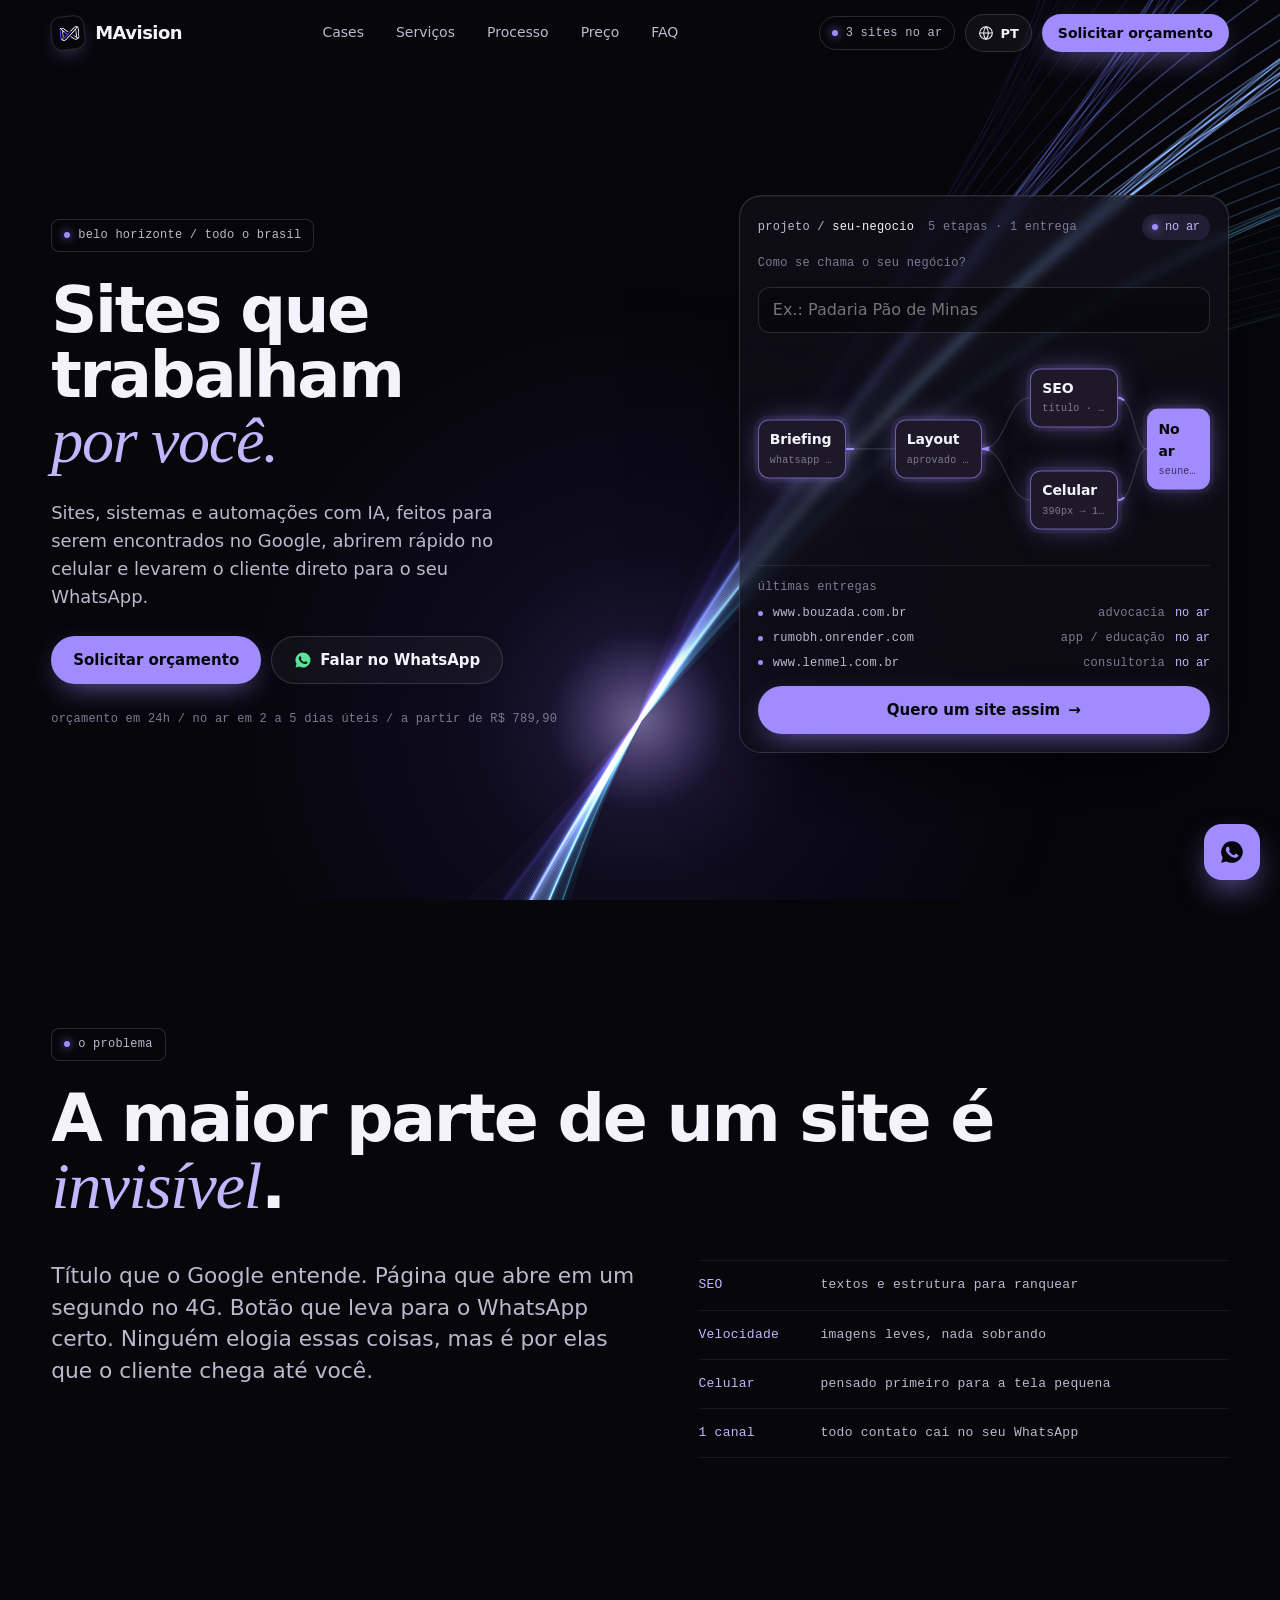
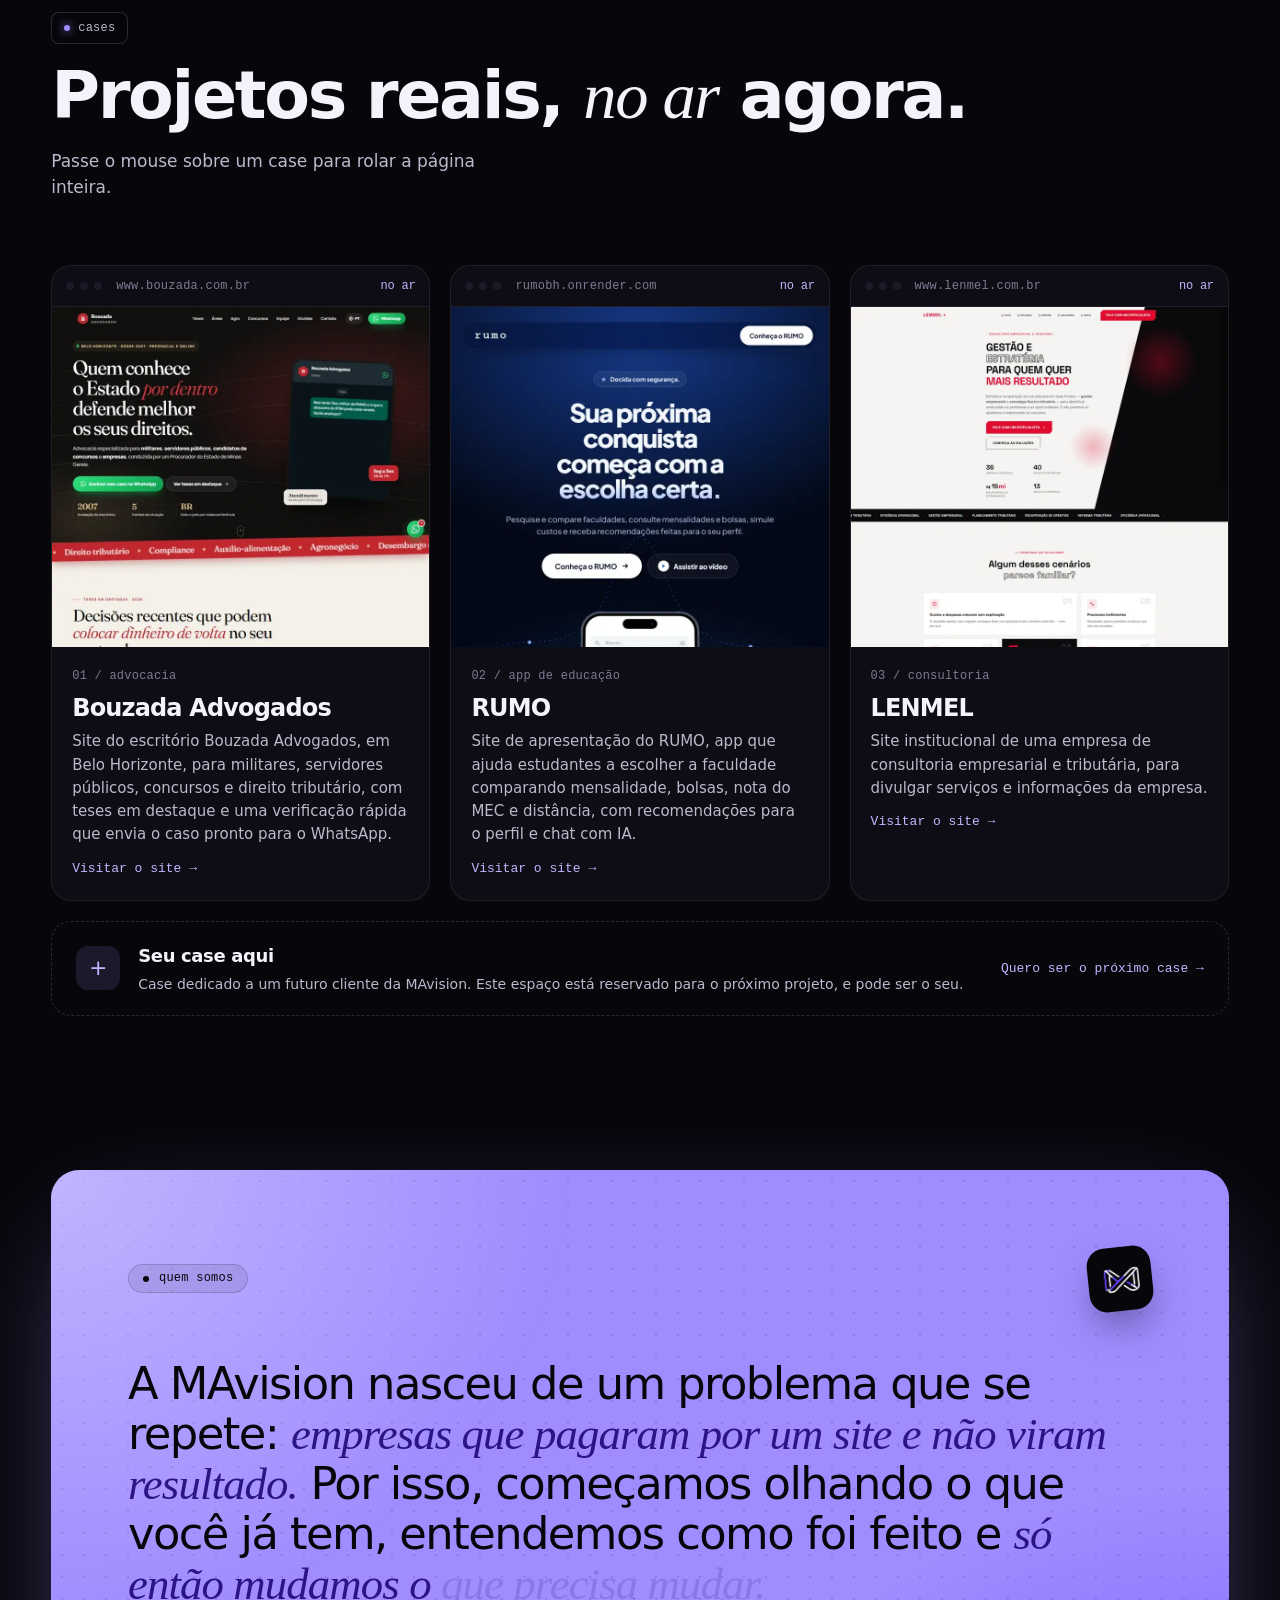
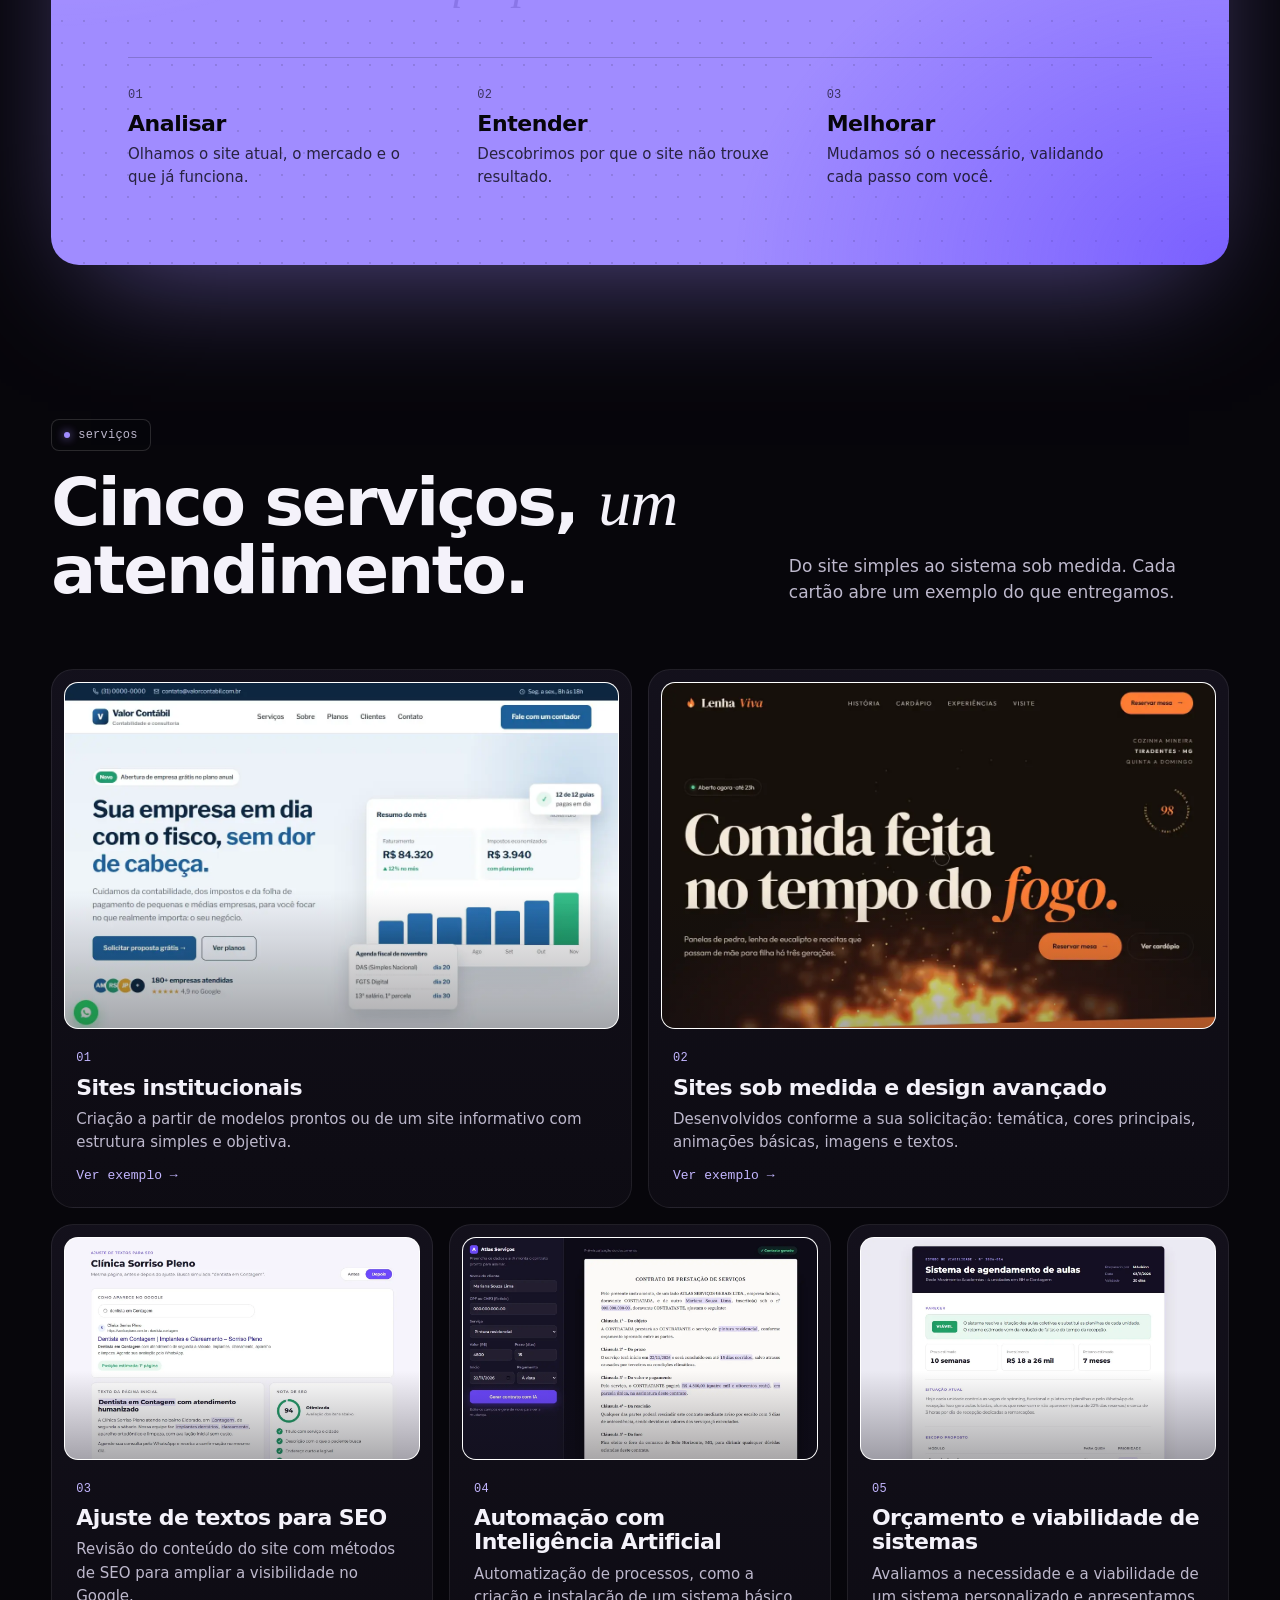
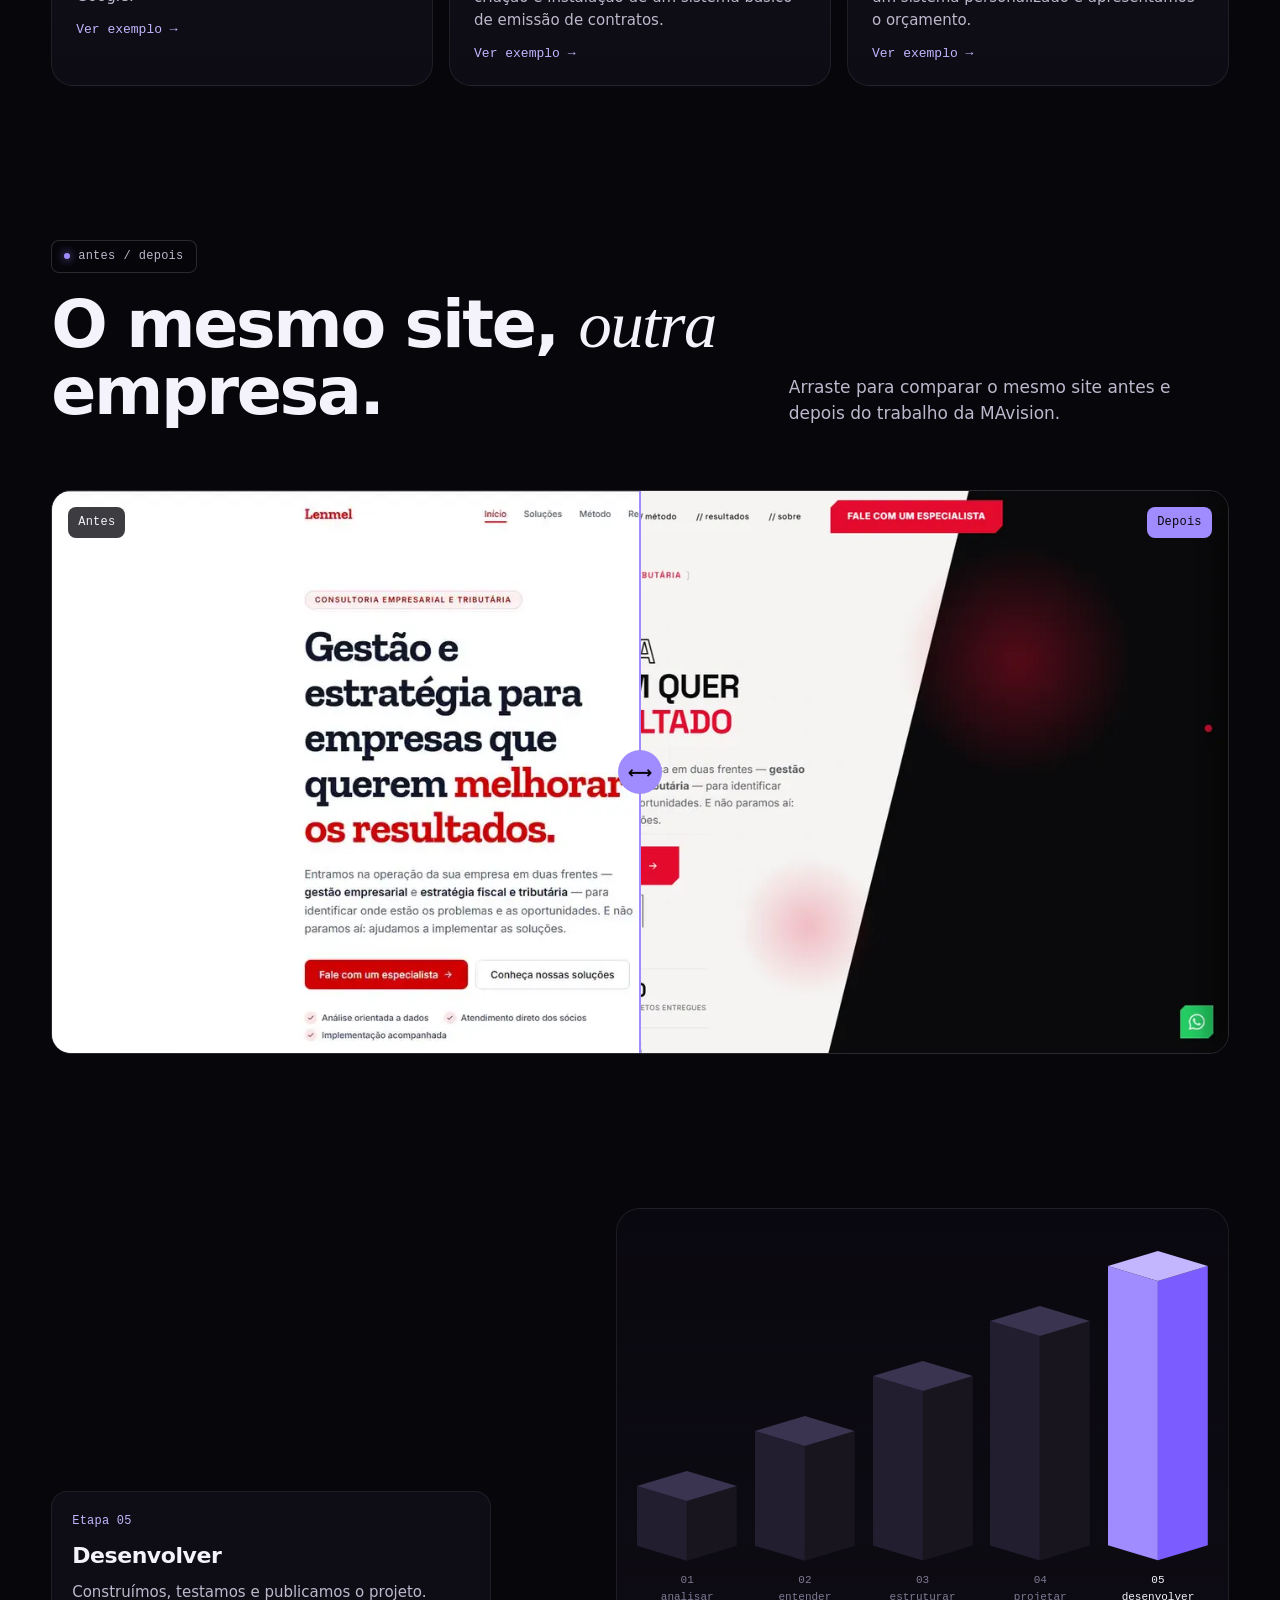
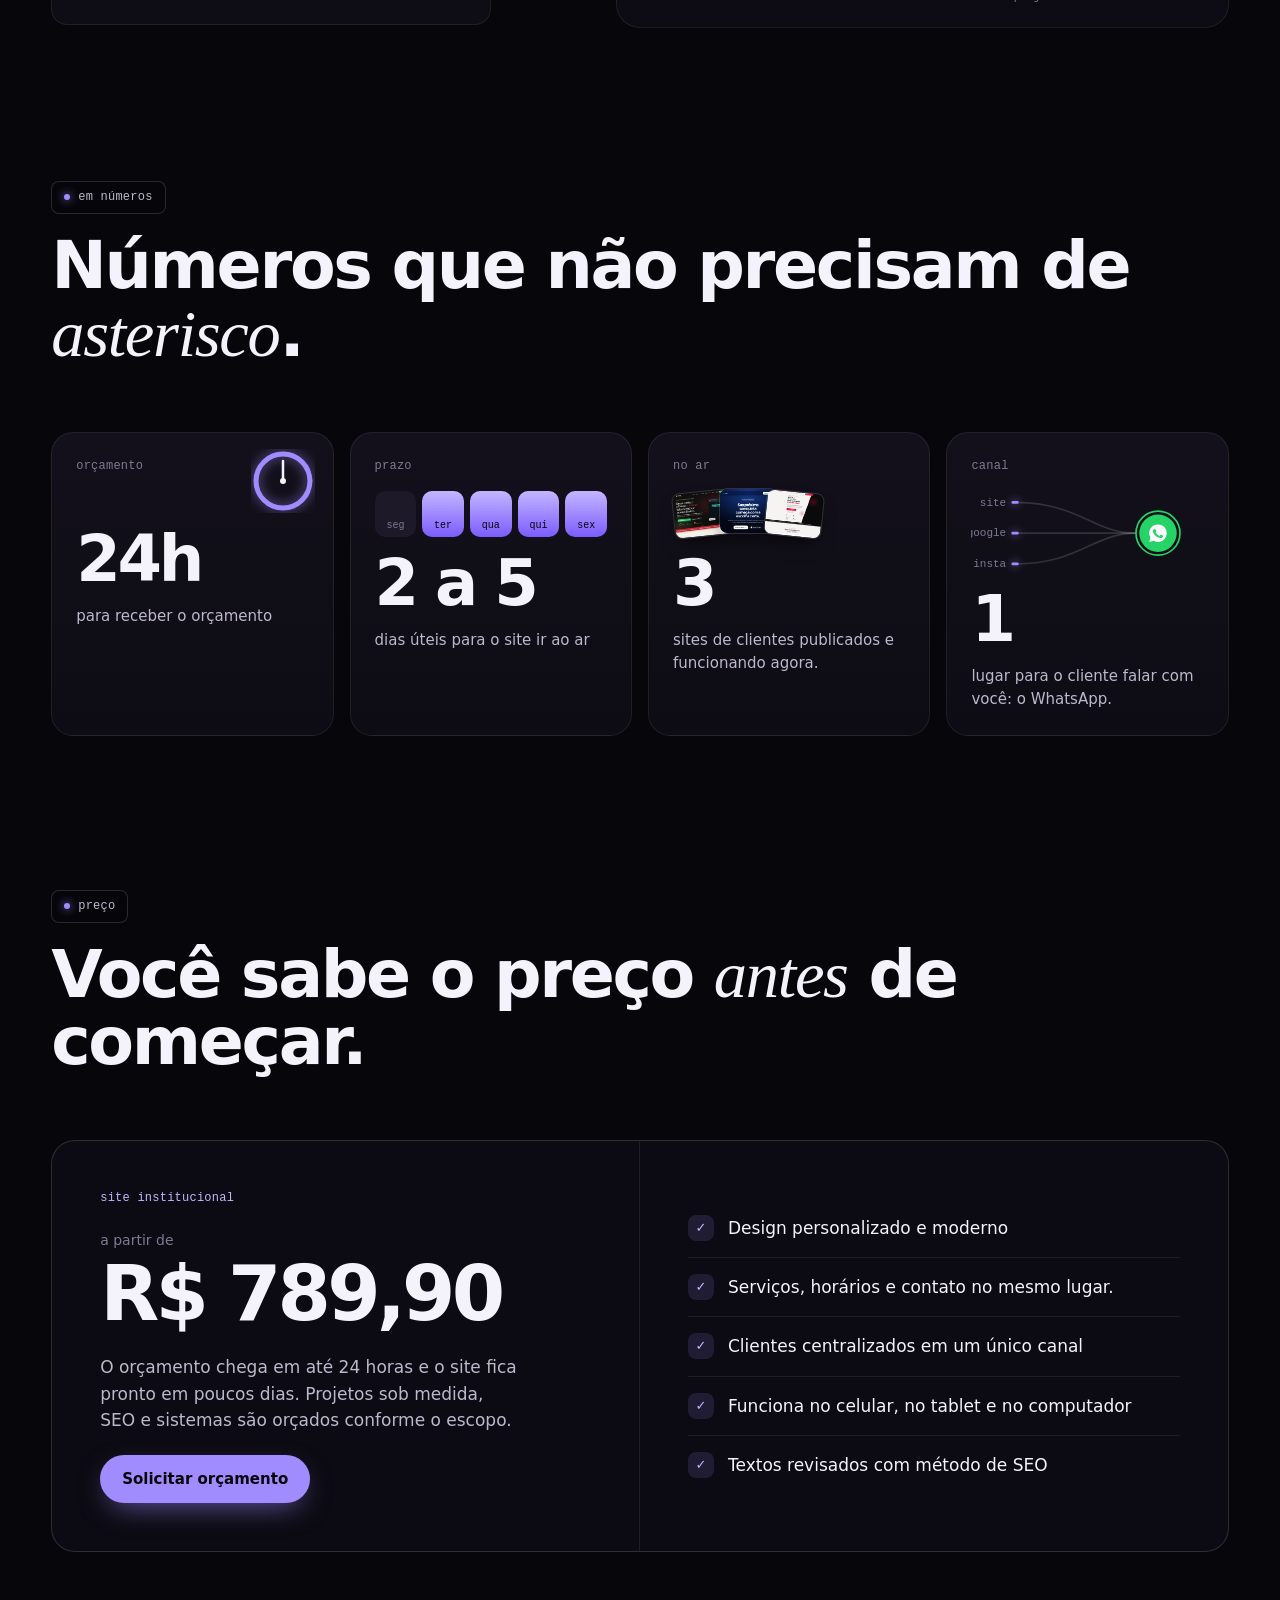
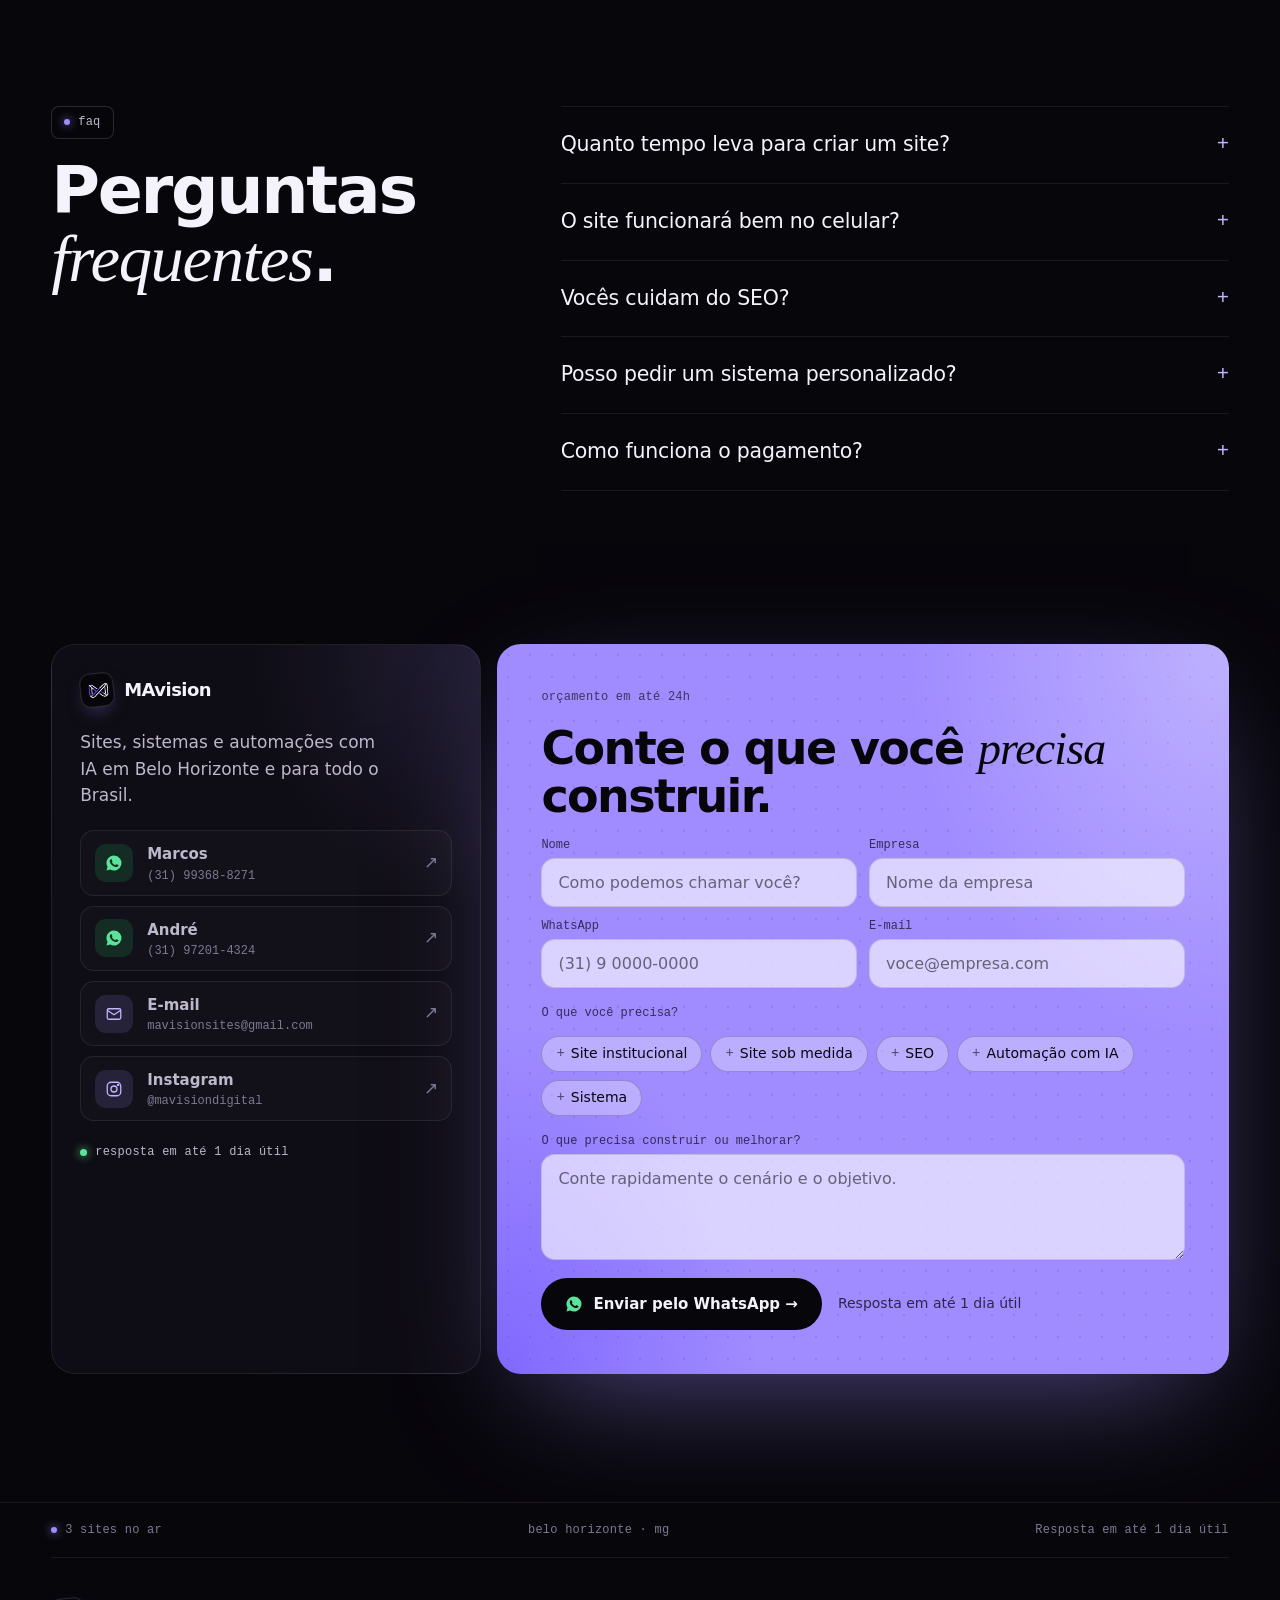
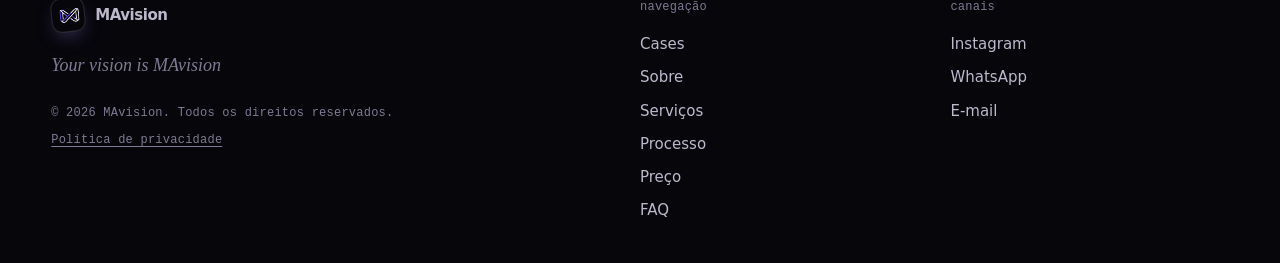
==== commit e7a5fc20: "Atualiza o preço inicial para R$ 789,90 Co-Authored-By: Claude Opus 5.5 <noreply@anthropic.com>" ====
--- a/index.html
+++ b/index.html
@@ -7,7 +7,7 @@
 <meta http-equiv="Content-Security-Policy" content="default-src 'none'; script-src 'self'; style-src 'self' 'unsafe-inline' https://fonts.googleapis.com; font-src https://fonts.gstatic.com; img-src 'self' data:; frame-src 'self'; manifest-src 'self'; base-uri 'none'; form-action 'none'">
 <meta name="referrer" content="strict-origin-when-cross-origin">
 <title>Criação de Sites em Belo Horizonte | MAvision</title>
-<meta name="description" content="Criação de sites profissionais em Belo Horizonte para todo o Brasil: sites institucionais, design sob medida, SEO e automações com IA. A partir de R$ 549,90.">
+<meta name="description" content="Criação de sites profissionais em Belo Horizonte para todo o Brasil: sites institucionais, design sob medida, SEO e automações com IA. A partir de R$ 789,90.">
 <link rel="canonical" href="https://www.mavision.com.br/">
 <link rel="alternate" hreflang="pt-BR" href="https://www.mavision.com.br/">
 <link rel="alternate" hreflang="en" href="https://www.mavision.com.br/en/">
@@ -20,14 +20,14 @@
 <meta property="og:locale:alternate" content="es_ES">
 <meta property="og:url" content="https://www.mavision.com.br/">
 <meta property="og:title" content="Criação de Sites em Belo Horizonte | MAvision">
-<meta property="og:description" content="Criação de sites profissionais em Belo Horizonte para todo o Brasil: sites institucionais, design sob medida, SEO e automações com IA. A partir de R$ 549,90.">
+<meta property="og:description" content="Criação de sites profissionais em Belo Horizonte para todo o Brasil: sites institucionais, design sob medida, SEO e automações com IA. A partir de R$ 789,90.">
 <meta property="og:image" content="https://www.mavision.com.br/og-image.jpg">
 <meta property="og:image:width" content="1200">
 <meta property="og:image:height" content="630">
 <meta property="og:image:alt" content="MAvision">
 <meta name="twitter:card" content="summary_large_image">
 <meta name="twitter:title" content="Criação de Sites em Belo Horizonte | MAvision">
-<meta name="twitter:description" content="Criação de sites profissionais em Belo Horizonte para todo o Brasil: sites institucionais, design sob medida, SEO e automações com IA. A partir de R$ 549,90.">
+<meta name="twitter:description" content="Criação de sites profissionais em Belo Horizonte para todo o Brasil: sites institucionais, design sob medida, SEO e automações com IA. A partir de R$ 789,90.">
 <meta name="twitter:image" content="https://www.mavision.com.br/og-image.jpg">
 <link rel="icon" href="favicon.ico" sizes="48x48">
 <link rel="icon" href="favicon.svg" type="image/svg+xml">
@@ -36,7 +36,7 @@
 <link rel="manifest" href="site.webmanifest">
 <meta name="theme-color" content="#07060b">
 <script type="application/ld+json">
-{"@context":"https://schema.org","@graph":[{"@type":"ProfessionalService","@id":"https://www.mavision.com.br/#mavision","name":"MAvision","url":"https://www.mavision.com.br/","inLanguage":"pt-BR","slogan":"Your vision is MAvision","description":"Sites, sistemas e automações com IA em Belo Horizonte e para todo o Brasil, feitos para atrair, convencer e converter.","logo":"https://www.mavision.com.br/icon-512.png","image":"https://www.mavision.com.br/og-image.jpg","email":"mavisionsites@gmail.com","telephone":"+55-31-99368-8271","address":{"@type":"PostalAddress","addressLocality":"Belo Horizonte","addressRegion":"MG","addressCountry":"BR"},"areaServed":[{"@type":"Country","name":"Brazil"},{"@type":"Place","name":"North America"},{"@type":"Place","name":"Europe"}],"availableLanguage":["pt-BR","en","es"],"sameAs":["https://instagram.com/mavisiondigital"],"makesOffer":{"@type":"Offer","itemOffered":{"@type":"Service","name":"Sites institucionais"},"priceSpecification":[{"@type":"PriceSpecification","minPrice":"549.90","priceCurrency":"BRL"}]},"hasOfferCatalog":{"@type":"OfferCatalog","name":"Serviços","itemListElement":[{"@type":"Offer","itemOffered":{"@type":"Service","name":"Sites institucionais","description":"Criação a partir de modelos prontos ou de um site informativo com estrutura simples e objetiva."}},{"@type":"Offer","itemOffered":{"@type":"Service","name":"Sites sob medida e design avançado","description":"Desenvolvidos conforme a sua solicitação: temática, cores principais, animações básicas, imagens e textos."}},{"@type":"Offer","itemOffered":{"@type":"Service","name":"Ajuste de textos para SEO","description":"Revisão do conteúdo do site com métodos de SEO para ampliar a visibilidade no Google."}},{"@type":"Offer","itemOffered":{"@type":"Service","name":"Automação com Inteligência Artificial","description":"Automatização de processos, como a criação e instalação de um sistema básico de emissão de contratos."}},{"@type":"Offer","itemOffered":{"@type":"Service","name":"Orçamento e viabilidade de sistemas","description":"Avaliamos a necessidade e a viabilidade de um sistema personalizado e apresentamos o orçamento."}}]}},{"@type":"WebSite","@id":"https://www.mavision.com.br/#site","url":"https://www.mavision.com.br/","name":"MAvision","inLanguage":"pt-BR","publisher":{"@id":"https://www.mavision.com.br/#mavision"}},{"@type":"FAQPage","inLanguage":"pt-BR","mainEntity":[{"@type":"Question","name":"Quanto tempo leva para criar um site?","acceptedAnswer":{"@type":"Answer","text":"Sites institucionais costumam levar de 2 a 5 dias úteis. Projetos sob medida variam conforme a complexidade."}},{"@type":"Question","name":"O site funcionará bem no celular?","acceptedAnswer":{"@type":"Answer","text":"Sim. Todos os projetos são responsivos e otimizados para diferentes aparelhos."}},{"@type":"Question","name":"Vocês cuidam do SEO?","acceptedAnswer":{"@type":"Answer","text":"Sim. Ajustamos textos e estrutura para melhorar o posicionamento no Google."}},{"@type":"Question","name":"Posso pedir um sistema personalizado?","acceptedAnswer":{"@type":"Answer","text":"Sim. Avaliamos a viabilidade e enviamos um orçamento conforme a sua necessidade."}},{"@type":"Question","name":"Como funciona o pagamento?","acceptedAnswer":{"@type":"Answer","text":"As condições são definidas no orçamento, depois de entendermos o escopo do projeto."}}]}]}
+{"@context":"https://schema.org","@graph":[{"@type":"ProfessionalService","@id":"https://www.mavision.com.br/#mavision","name":"MAvision","url":"https://www.mavision.com.br/","inLanguage":"pt-BR","slogan":"Your vision is MAvision","description":"Sites, sistemas e automações com IA em Belo Horizonte e para todo o Brasil, feitos para atrair, convencer e converter.","logo":"https://www.mavision.com.br/icon-512.png","image":"https://www.mavision.com.br/og-image.jpg","email":"mavisionsites@gmail.com","telephone":"+55-31-99368-8271","address":{"@type":"PostalAddress","addressLocality":"Belo Horizonte","addressRegion":"MG","addressCountry":"BR"},"areaServed":[{"@type":"Country","name":"Brazil"},{"@type":"Place","name":"North America"},{"@type":"Place","name":"Europe"}],"availableLanguage":["pt-BR","en","es"],"sameAs":["https://instagram.com/mavisiondigital"],"makesOffer":{"@type":"Offer","itemOffered":{"@type":"Service","name":"Sites institucionais"},"priceSpecification":[{"@type":"PriceSpecification","minPrice":"789.90","priceCurrency":"BRL"}]},"hasOfferCatalog":{"@type":"OfferCatalog","name":"Serviços","itemListElement":[{"@type":"Offer","itemOffered":{"@type":"Service","name":"Sites institucionais","description":"Criação a partir de modelos prontos ou de um site informativo com estrutura simples e objetiva."}},{"@type":"Offer","itemOffered":{"@type":"Service","name":"Sites sob medida e design avançado","description":"Desenvolvidos conforme a sua solicitação: temática, cores principais, animações básicas, imagens e textos."}},{"@type":"Offer","itemOffered":{"@type":"Service","name":"Ajuste de textos para SEO","description":"Revisão do conteúdo do site com métodos de SEO para ampliar a visibilidade no Google."}},{"@type":"Offer","itemOffered":{"@type":"Service","name":"Automação com Inteligência Artificial","description":"Automatização de processos, como a criação e instalação de um sistema básico de emissão de contratos."}},{"@type":"Offer","itemOffered":{"@type":"Service","name":"Orçamento e viabilidade de sistemas","description":"Avaliamos a necessidade e a viabilidade de um sistema personalizado e apresentamos o orçamento."}}]}},{"@type":"WebSite","@id":"https://www.mavision.com.br/#site","url":"https://www.mavision.com.br/","name":"MAvision","inLanguage":"pt-BR","publisher":{"@id":"https://www.mavision.com.br/#mavision"}},{"@type":"FAQPage","inLanguage":"pt-BR","mainEntity":[{"@type":"Question","name":"Quanto tempo leva para criar um site?","acceptedAnswer":{"@type":"Answer","text":"Sites institucionais costumam levar de 2 a 5 dias úteis. Projetos sob medida variam conforme a complexidade."}},{"@type":"Question","name":"O site funcionará bem no celular?","acceptedAnswer":{"@type":"Answer","text":"Sim. Todos os projetos são responsivos e otimizados para diferentes aparelhos."}},{"@type":"Question","name":"Vocês cuidam do SEO?","acceptedAnswer":{"@type":"Answer","text":"Sim. Ajustamos textos e estrutura para melhorar o posicionamento no Google."}},{"@type":"Question","name":"Posso pedir um sistema personalizado?","acceptedAnswer":{"@type":"Answer","text":"Sim. Avaliamos a viabilidade e enviamos um orçamento conforme a sua necessidade."}},{"@type":"Question","name":"Como funciona o pagamento?","acceptedAnswer":{"@type":"Answer","text":"As condições são definidas no orçamento, depois de entendermos o escopo do projeto."}}]}]}
 </script>
 <link rel="preconnect" href="https://fonts.googleapis.com"><link rel="preconnect" href="https://fonts.gstatic.com" crossorigin>
 <link rel="preload" as="style" id="gf" href="https://fonts.googleapis.com/css2?family=Schibsted+Grotesk:wght@400;500;600;700&family=Newsreader:ital,opsz,wght@1,6..72,400&family=JetBrains+Mono:wght@400;500&display=swap">
@@ -79,7 +79,7 @@
 <h1 class="rv"><span data-t="zHa">Sites que trabalham</span><br><em data-t="zHb">por você.</em></h1>
 <p class="lead rv" data-t="zLead">Sites, sistemas e automações com IA, feitos para serem encontrados no Google, abrirem rápido no celular e levarem o cliente direto para o seu WhatsApp.</p>
 <div class="ctas rv"><a class="btn btn-v" href="#contato" data-t="b1">Solicitar orçamento</a><a class="btn btn-g" href="https://wa.me/5531993688271?text=Ol%C3%A1!%20Vim%20pelo%20site%20da%20MAvision%20e%20gostaria%20de%20fazer%20um%20or%C3%A7amento%20de%20site%2Fsistema." target="_blank" rel="noopener noreferrer"><svg class="wai" viewBox="0 0 24 24" aria-hidden="true"><path d="M12 2a10 10 0 00-8.6 15.1L2 22l5-1.3A10 10 0 1012 2zm5.2 14.2c-.2.6-1.3 1.2-1.8 1.2-.5.1-1 .2-3.3-.7-2.8-1.2-4.6-4-4.7-4.2-.1-.2-1.1-1.5-1.1-2.8s.7-2 1-2.3c.2-.3.5-.3.7-.3h.5c.2 0 .4 0 .6.5l.8 2c.1.2.1.3 0 .5l-.4.6c-.1.2-.3.3-.1.6.2.3.8 1.3 1.7 2.1 1.2 1 2.1 1.3 2.4 1.5.3.1.4.1.6-.1l.8-1c.2-.3.4-.2.6-.1l1.9.9c.3.1.5.2.5.3.1.2.1.8-.1 1.3z"/></svg><span data-t="bw">Falar no WhatsApp</span></a></div>
-<p class="fine mono rv" data-t="zFine">orçamento em 24h / no ar em 2 a 5 dias úteis / a partir de R$ 549,90</p>
+<p class="fine mono rv" data-t="zFine">orçamento em 24h / no ar em 2 a 5 dias úteis / a partir de R$ 789,90</p>
 </div>
 
 <form class="pipe rv" id="pipe" novalidate>
@@ -192,7 +192,7 @@
 <section class="sec" id="preco">
 <div class="sh"><span class="tag mono rv"><i></i><span data-t="k1x">Preço</span></span><h2 class="rv"><span data-t="zPra">Você sabe o preço</span> <em data-t="zPrb">antes</em> <span data-t="zPrc">de começar.</span></h2></div>
 <div class="price rv">
-<div class="pr-l"><span class="mono" data-t="zPrl">site institucional</span><div class="pr-v"><small data-t="k1">a partir de</small><b id="price" data-t="pv">R$ 549,90</b></div><p data-t="zPrd">O orçamento chega em até 24 horas e o site fica pronto em poucos dias. Projetos sob medida, SEO e sistemas são orçados conforme o escopo.</p><a class="btn btn-v" href="#contato" data-t="b1">Solicitar orçamento</a></div>
+<div class="pr-l"><span class="mono" data-t="zPrl">site institucional</span><div class="pr-v"><small data-t="k1">a partir de</small><b id="price" data-t="pv">R$ 789,90</b></div><p data-t="zPrd">O orçamento chega em até 24 horas e o site fica pronto em poucos dias. Projetos sob medida, SEO e sistemas são orçados conforme o escopo.</p><a class="btn btn-v" href="#contato" data-t="b1">Solicitar orçamento</a></div>
 <ul class="pr-r"><li><i>✓</i><span data-t="bfb1">Design personalizado e moderno</span></li><li><i>✓</i><span data-t="mp">Serviços, horários e contato no mesmo lugar.</span></li><li><i>✓</i><span data-t="bfb3">Clientes centralizados em um único canal</span></li><li><i>✓</i><span data-t="x4full">Funciona no celular, no tablet e no computador</span></li><li><i>✓</i><span data-t="zPr5">Textos revisados com método de SEO</span></li></ul>
 </div>
 </section>
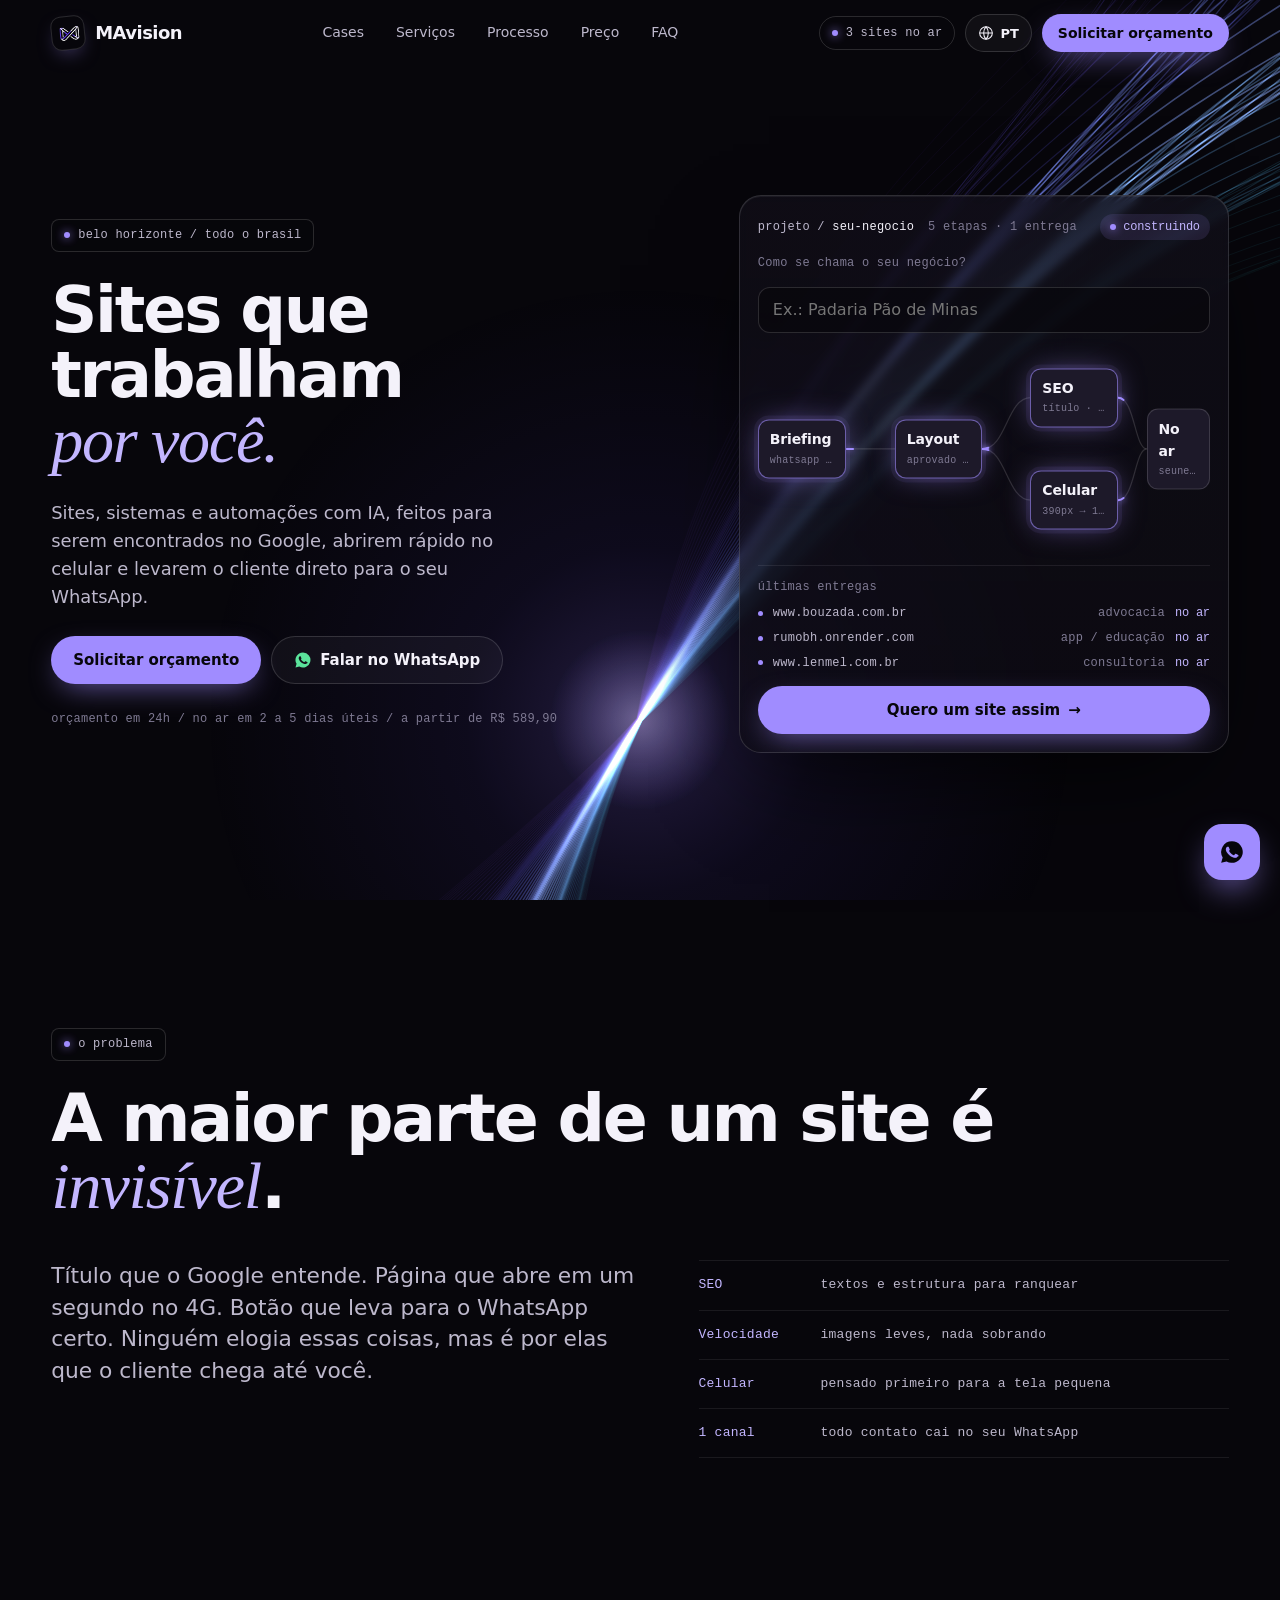
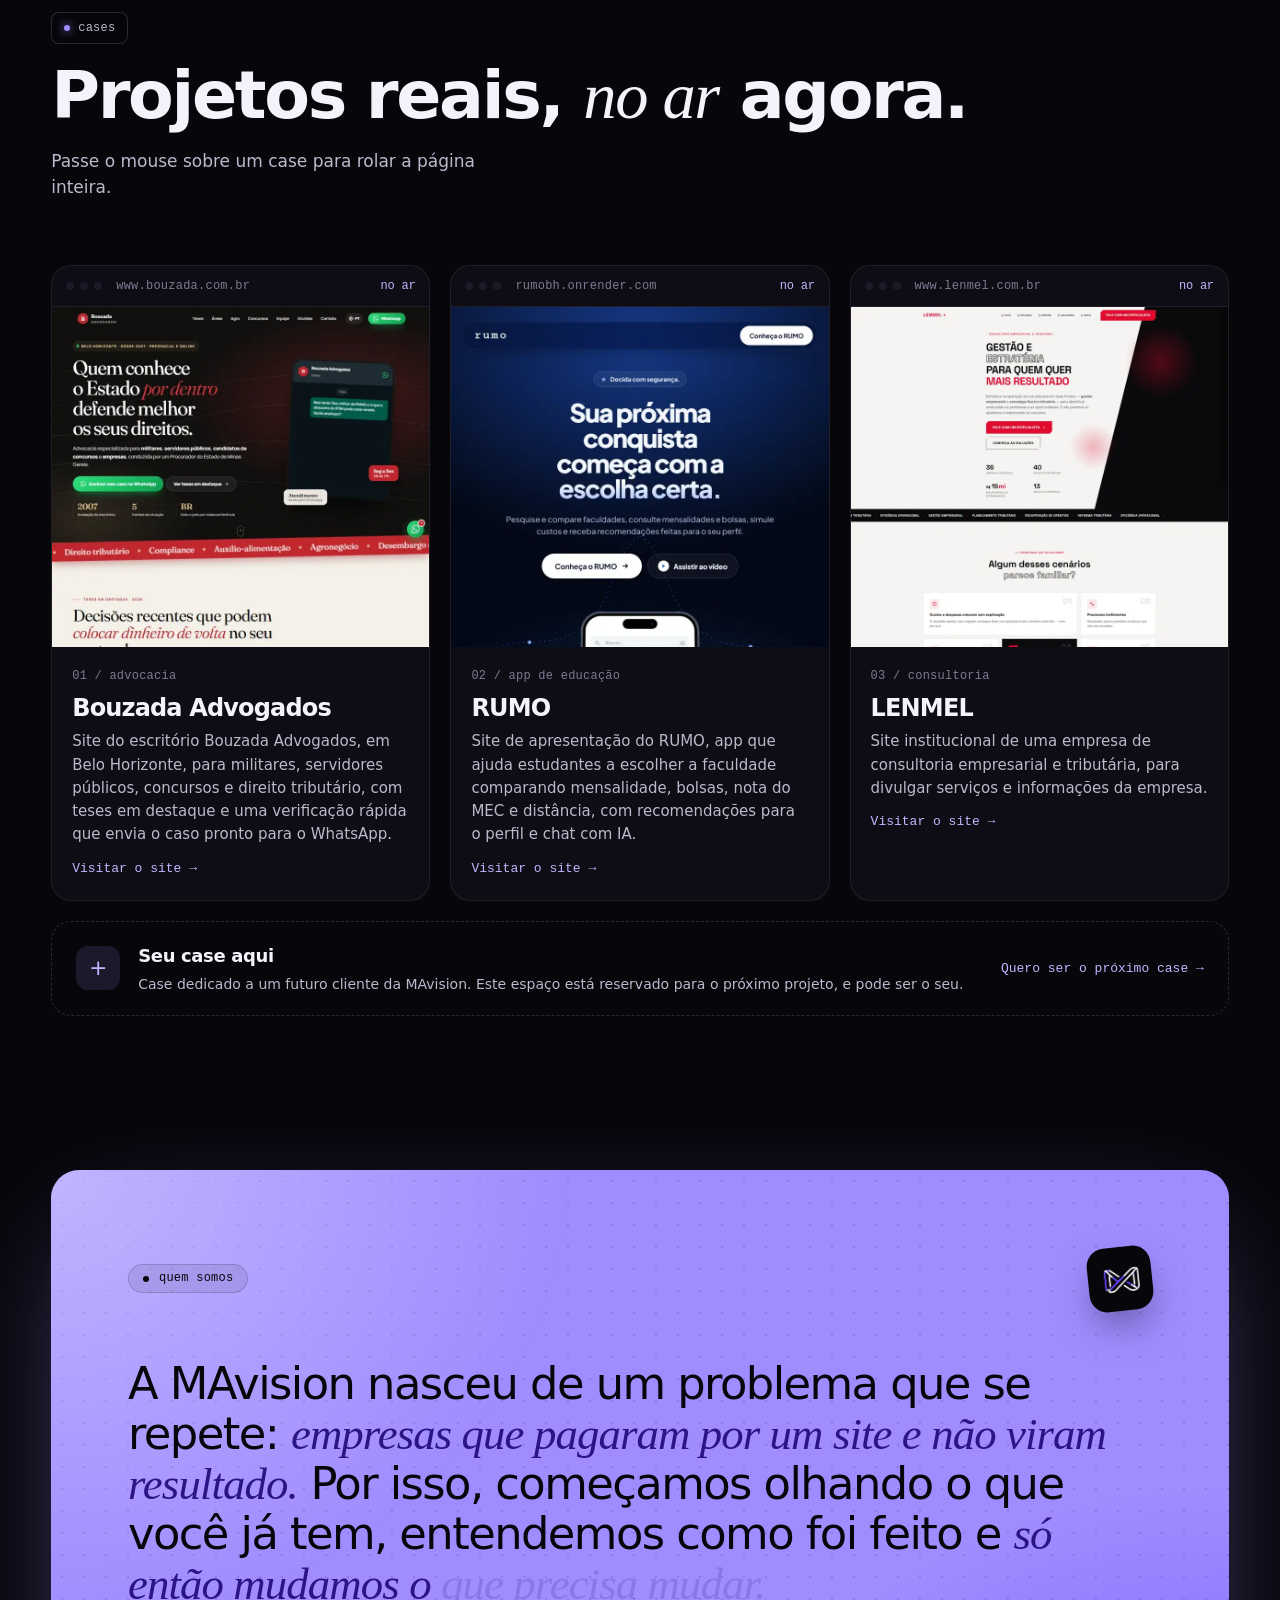
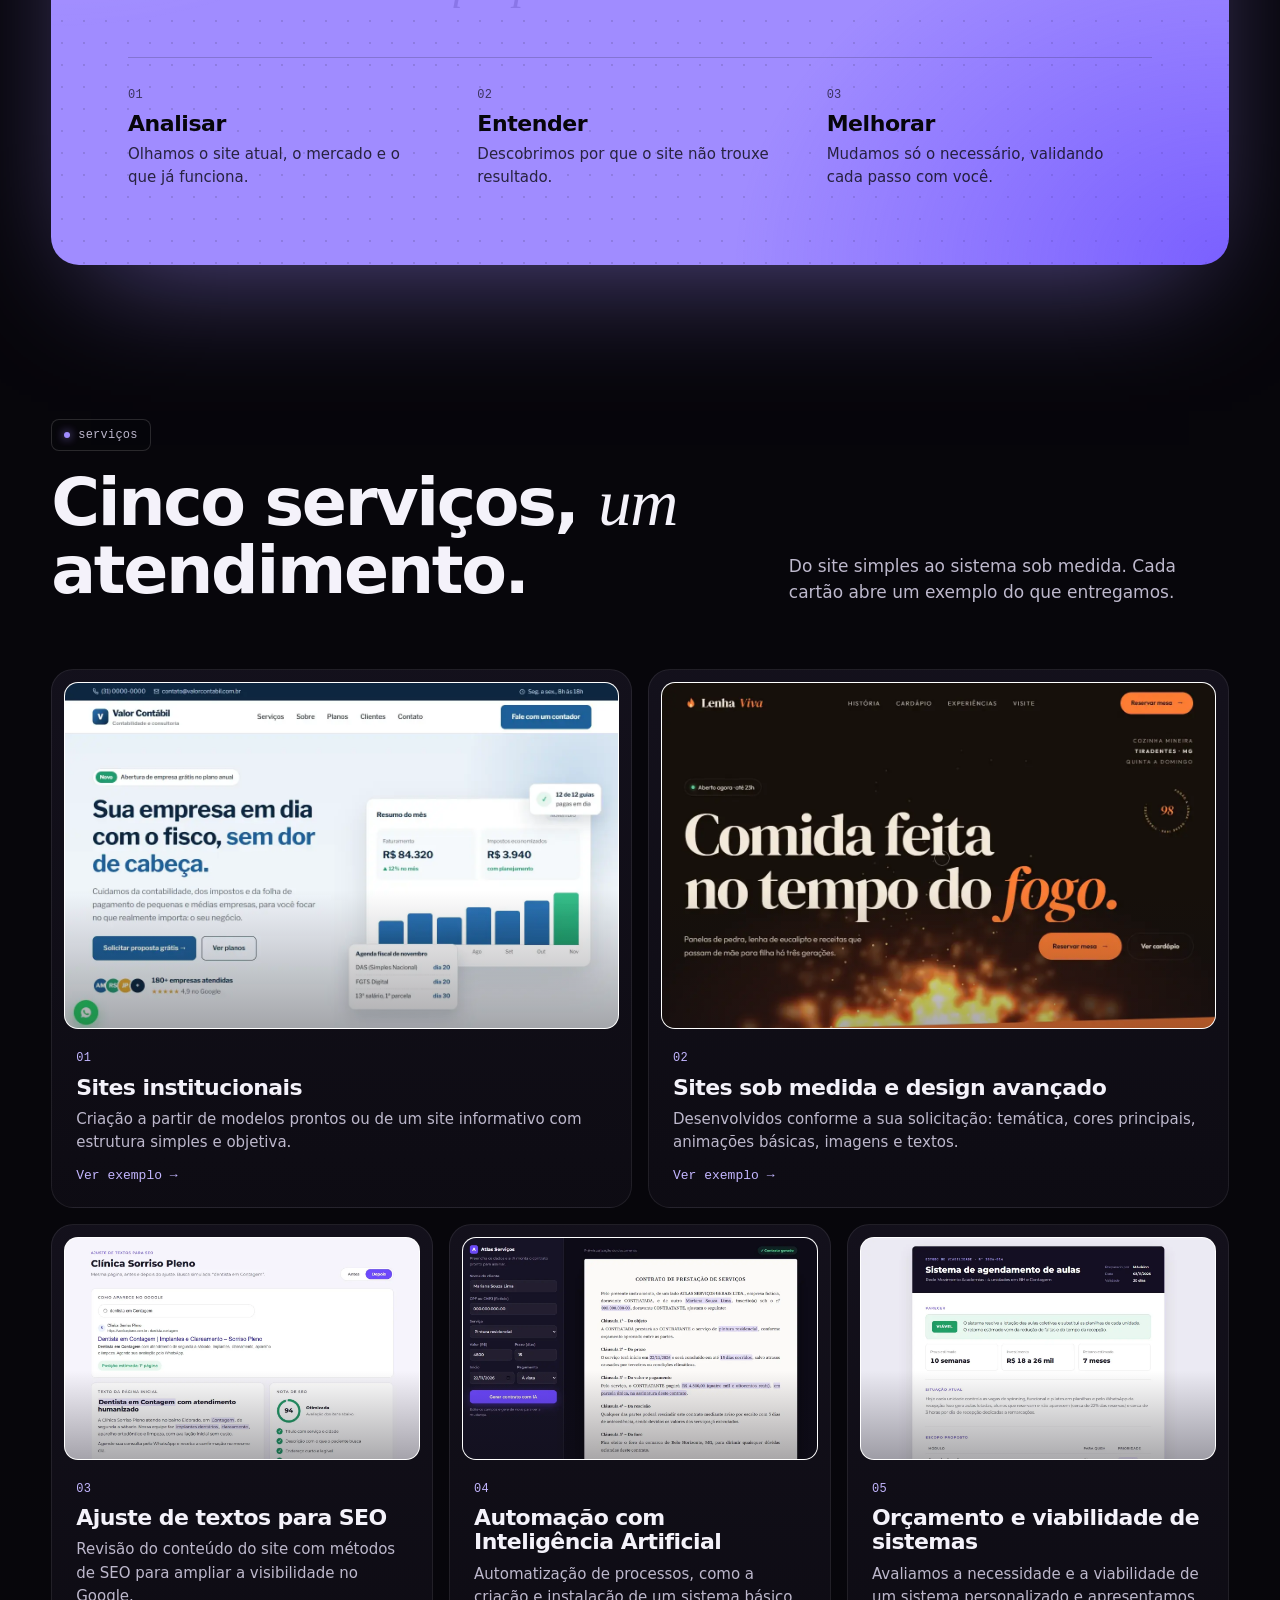
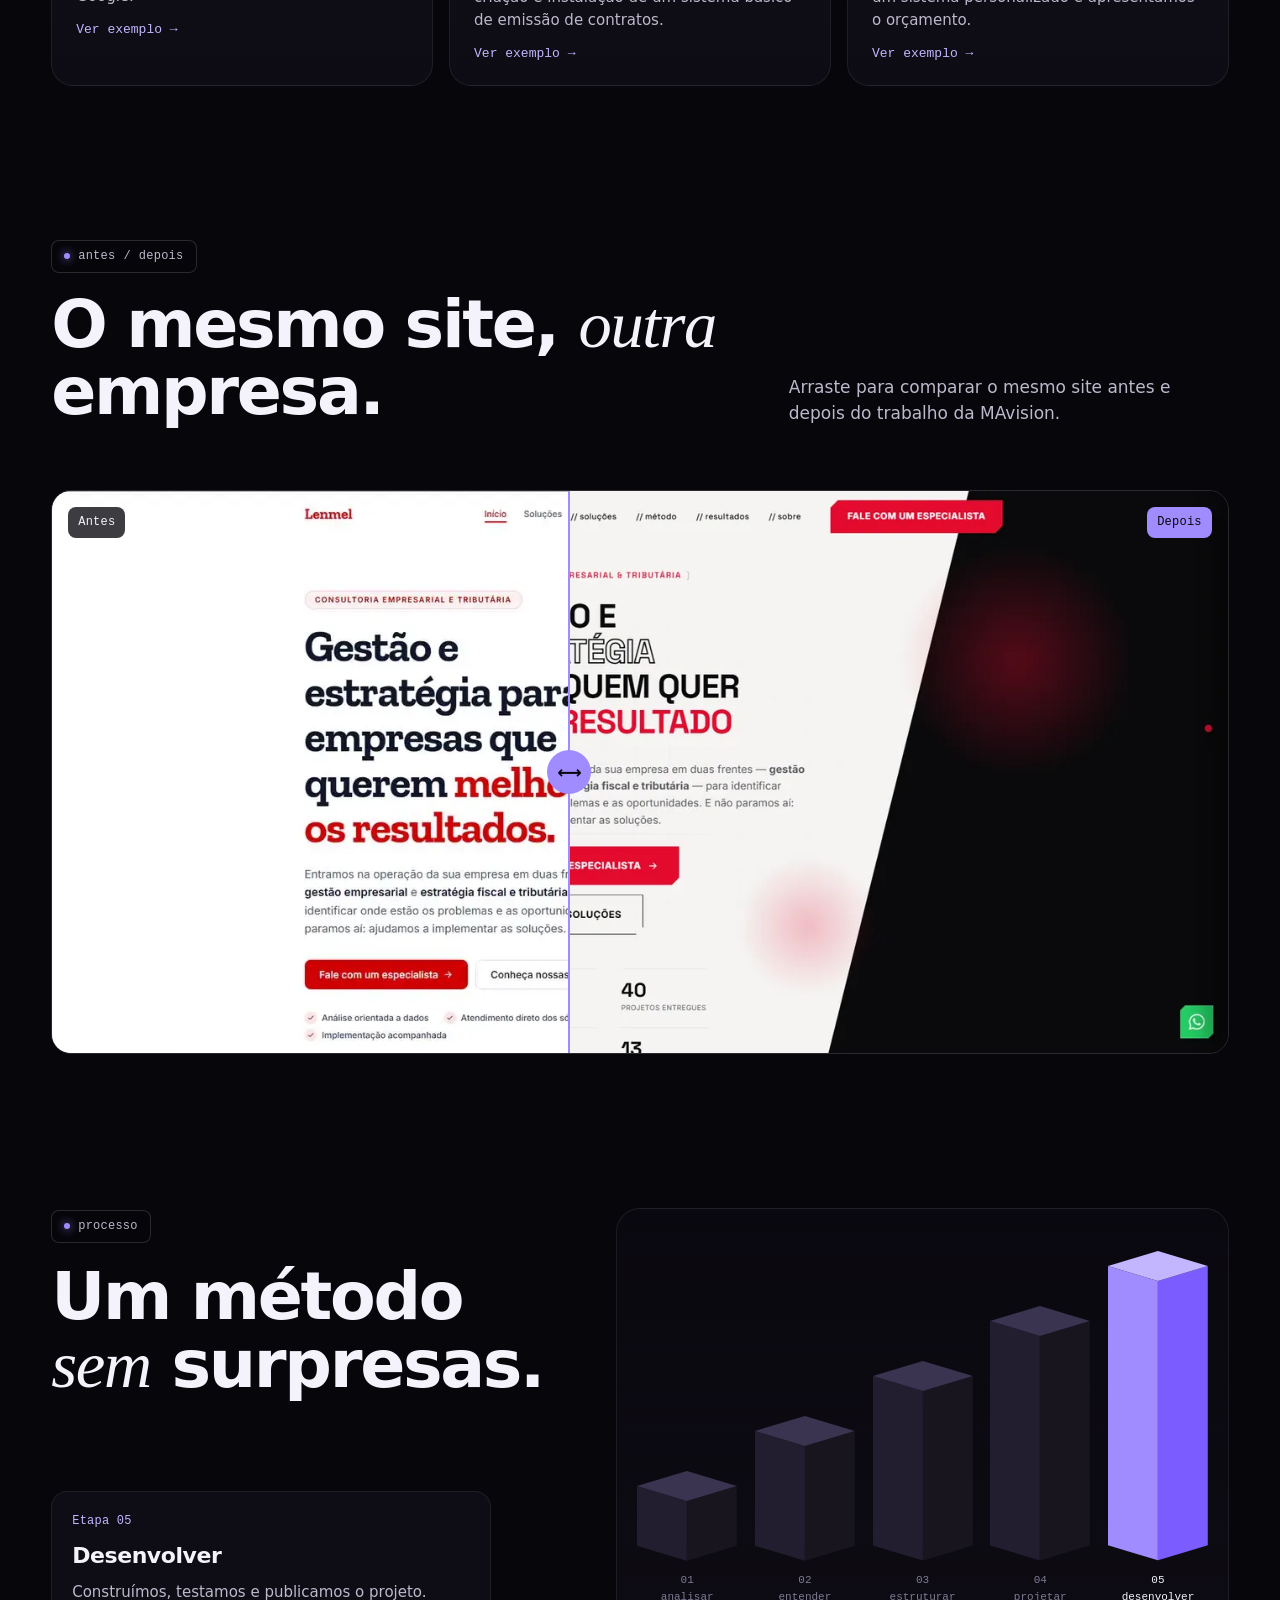
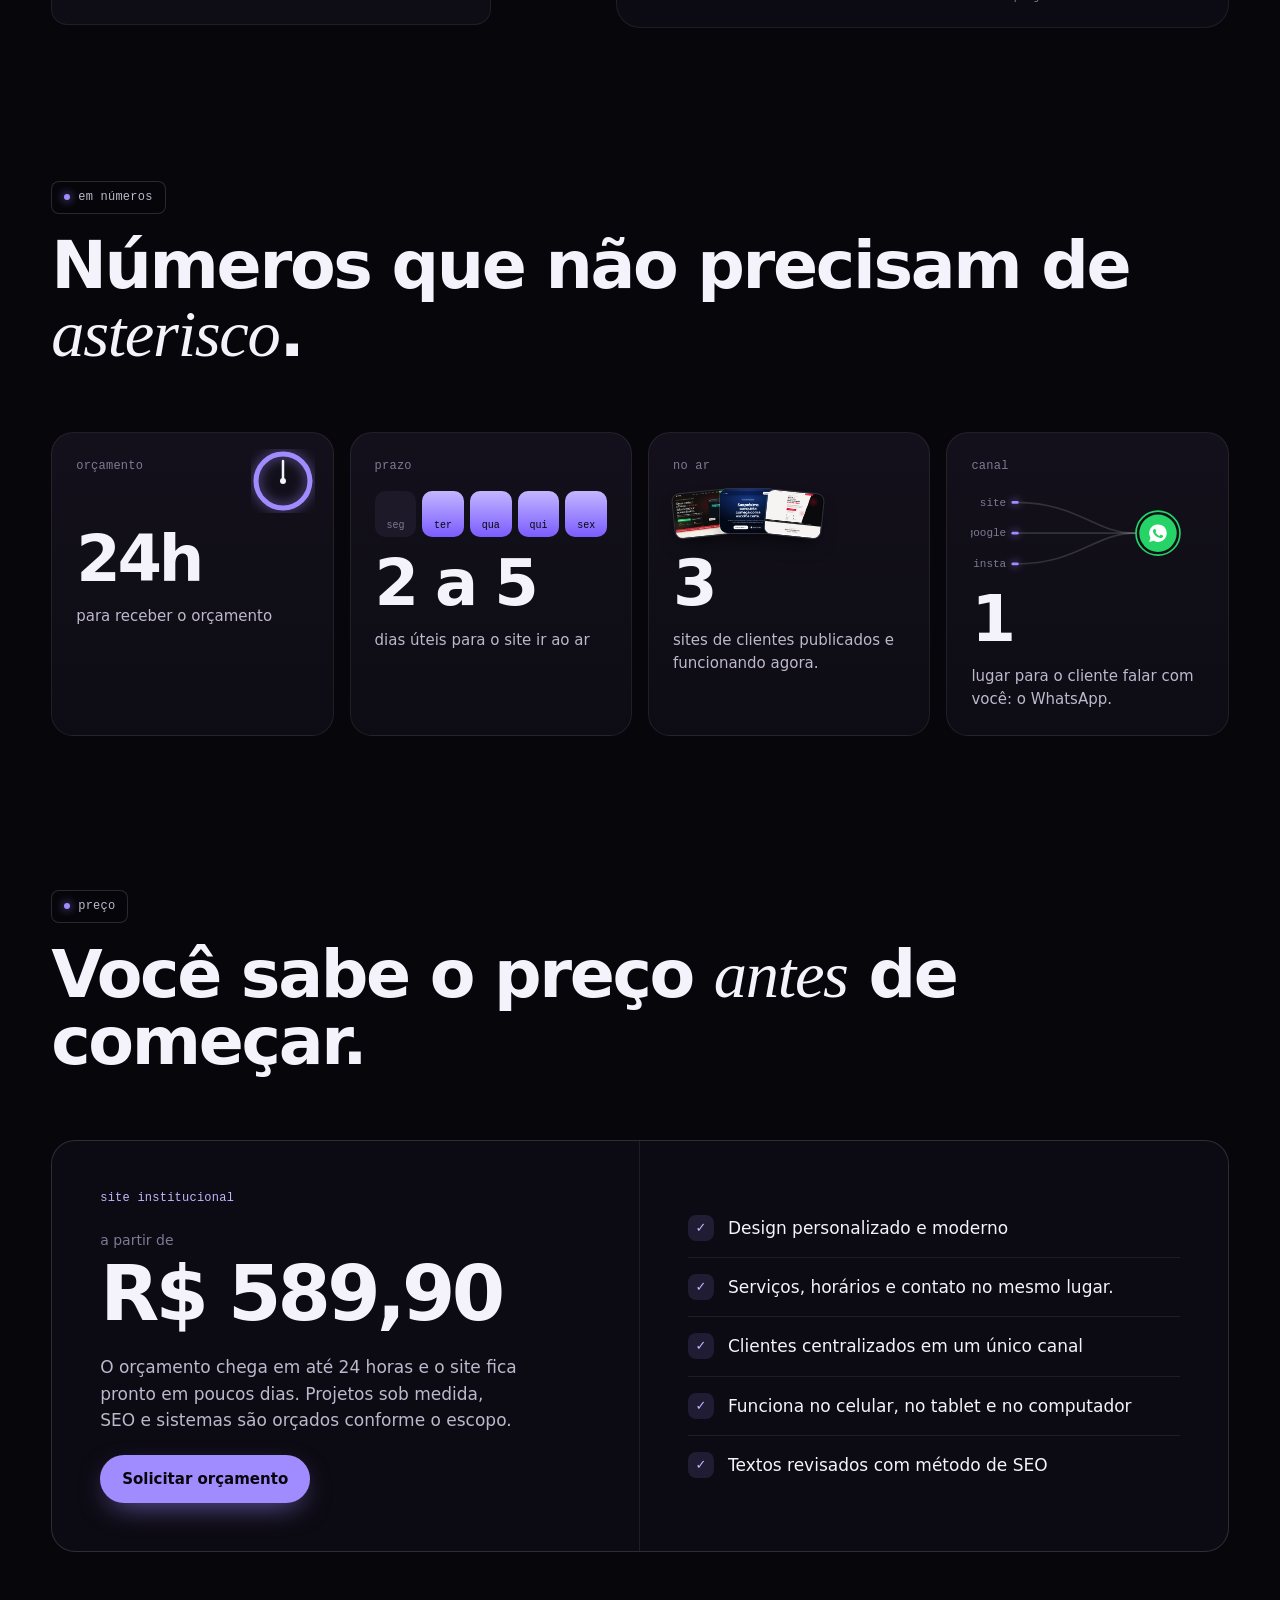
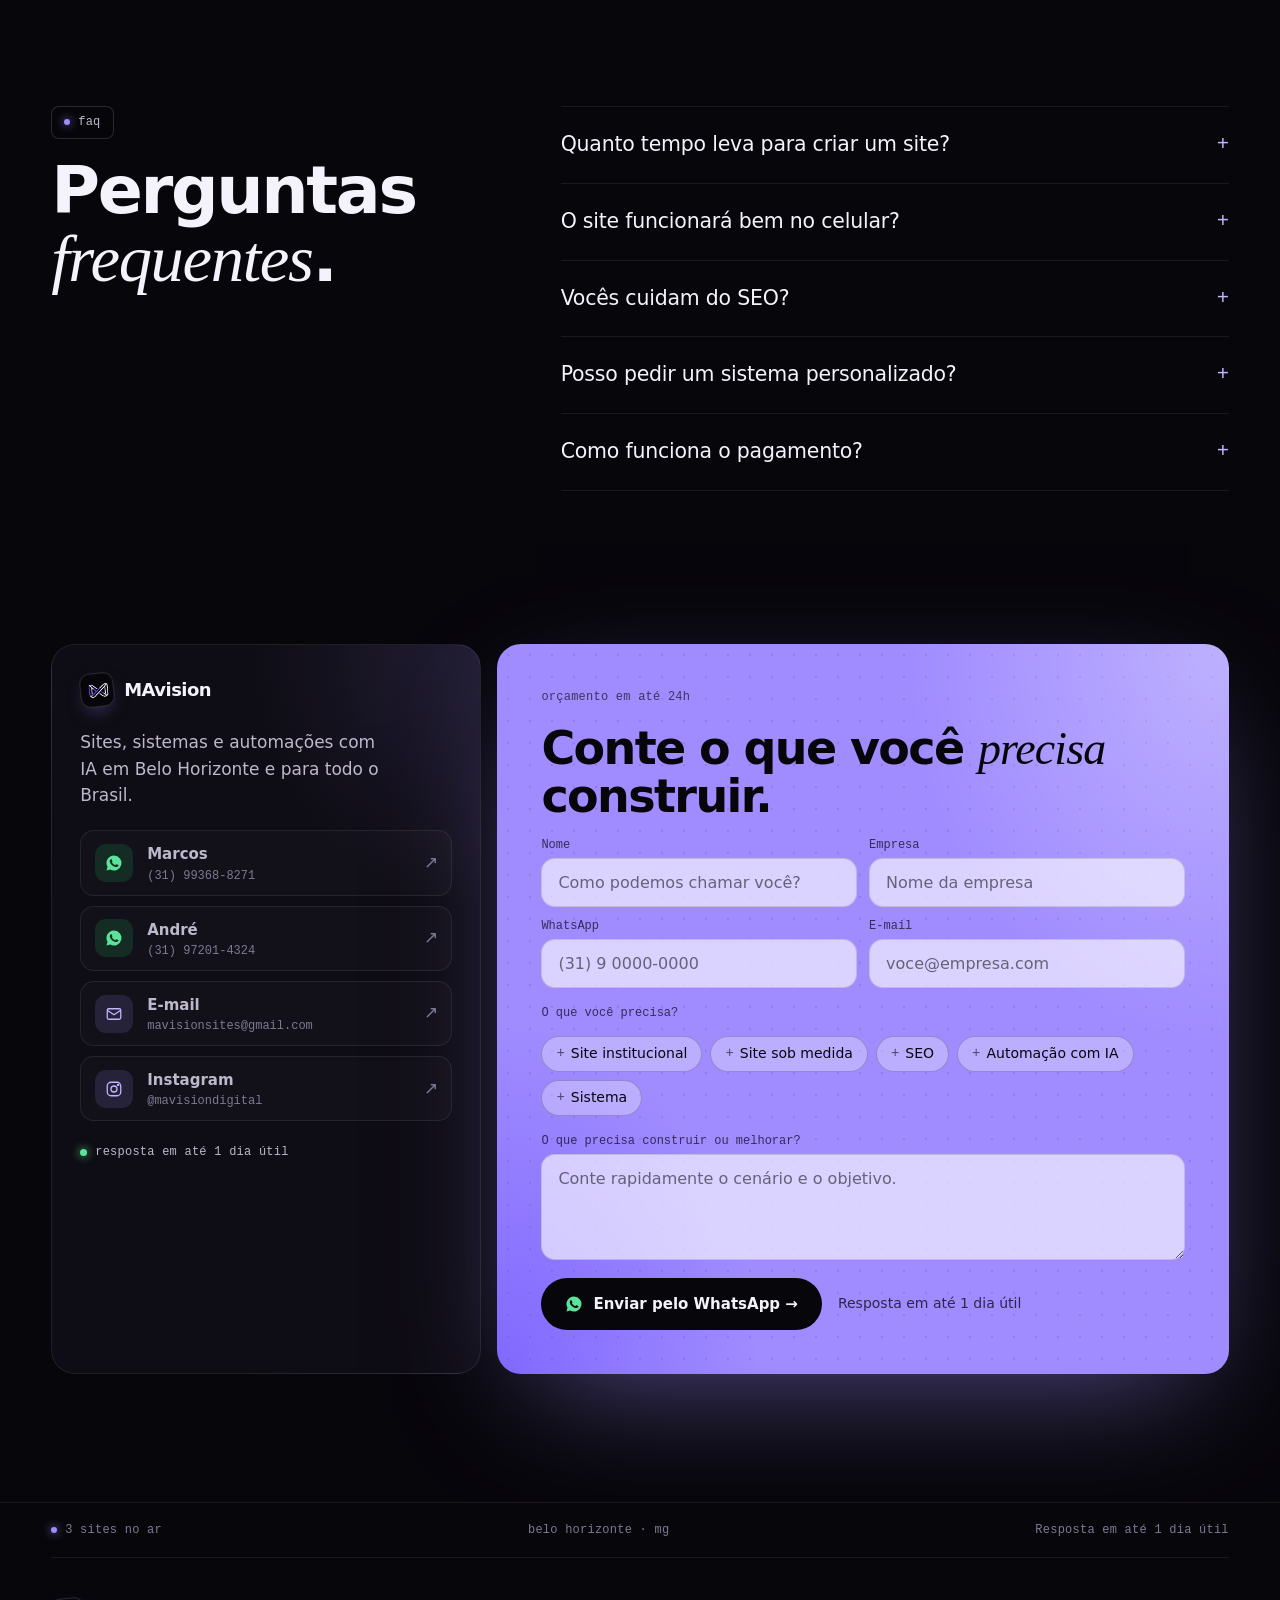
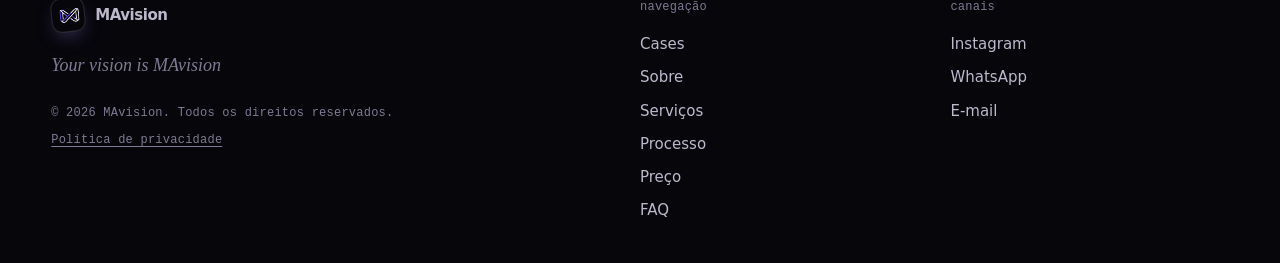
==== commit f795083b: "Atualiza o preço inicial para R$ 589,90 Co-Authored-By: Claude Opus 5.5 <noreply@anthropic.com>" ====
--- a/index.html
+++ b/index.html
@@ -7,7 +7,7 @@
 <meta http-equiv="Content-Security-Policy" content="default-src 'none'; script-src 'self'; style-src 'self' 'unsafe-inline' https://fonts.googleapis.com; font-src https://fonts.gstatic.com; img-src 'self' data:; frame-src 'self'; manifest-src 'self'; base-uri 'none'; form-action 'none'">
 <meta name="referrer" content="strict-origin-when-cross-origin">
 <title>Criação de Sites em Belo Horizonte | MAvision</title>
-<meta name="description" content="Criação de sites profissionais em Belo Horizonte para todo o Brasil: sites institucionais, design sob medida, SEO e automações com IA. A partir de R$ 789,90.">
+<meta name="description" content="Criação de sites profissionais em Belo Horizonte para todo o Brasil: sites institucionais, design sob medida, SEO e automações com IA. A partir de R$ 589,90.">
 <link rel="canonical" href="https://www.mavision.com.br/">
 <link rel="alternate" hreflang="pt-BR" href="https://www.mavision.com.br/">
 <link rel="alternate" hreflang="en" href="https://www.mavision.com.br/en/">
@@ -20,14 +20,14 @@
 <meta property="og:locale:alternate" content="es_ES">
 <meta property="og:url" content="https://www.mavision.com.br/">
 <meta property="og:title" content="Criação de Sites em Belo Horizonte | MAvision">
-<meta property="og:description" content="Criação de sites profissionais em Belo Horizonte para todo o Brasil: sites institucionais, design sob medida, SEO e automações com IA. A partir de R$ 789,90.">
+<meta property="og:description" content="Criação de sites profissionais em Belo Horizonte para todo o Brasil: sites institucionais, design sob medida, SEO e automações com IA. A partir de R$ 589,90.">
 <meta property="og:image" content="https://www.mavision.com.br/og-image.jpg">
 <meta property="og:image:width" content="1200">
 <meta property="og:image:height" content="630">
 <meta property="og:image:alt" content="MAvision">
 <meta name="twitter:card" content="summary_large_image">
 <meta name="twitter:title" content="Criação de Sites em Belo Horizonte | MAvision">
-<meta name="twitter:description" content="Criação de sites profissionais em Belo Horizonte para todo o Brasil: sites institucionais, design sob medida, SEO e automações com IA. A partir de R$ 789,90.">
+<meta name="twitter:description" content="Criação de sites profissionais em Belo Horizonte para todo o Brasil: sites institucionais, design sob medida, SEO e automações com IA. A partir de R$ 589,90.">
 <meta name="twitter:image" content="https://www.mavision.com.br/og-image.jpg">
 <link rel="icon" href="favicon.ico" sizes="48x48">
 <link rel="icon" href="favicon.svg" type="image/svg+xml">
@@ -36,7 +36,7 @@
 <link rel="manifest" href="site.webmanifest">
 <meta name="theme-color" content="#07060b">
 <script type="application/ld+json">
-{"@context":"https://schema.org","@graph":[{"@type":"ProfessionalService","@id":"https://www.mavision.com.br/#mavision","name":"MAvision","url":"https://www.mavision.com.br/","inLanguage":"pt-BR","slogan":"Your vision is MAvision","description":"Sites, sistemas e automações com IA em Belo Horizonte e para todo o Brasil, feitos para atrair, convencer e converter.","logo":"https://www.mavision.com.br/icon-512.png","image":"https://www.mavision.com.br/og-image.jpg","email":"mavisionsites@gmail.com","telephone":"+55-31-99368-8271","address":{"@type":"PostalAddress","addressLocality":"Belo Horizonte","addressRegion":"MG","addressCountry":"BR"},"areaServed":[{"@type":"Country","name":"Brazil"},{"@type":"Place","name":"North America"},{"@type":"Place","name":"Europe"}],"availableLanguage":["pt-BR","en","es"],"sameAs":["https://instagram.com/mavisiondigital"],"makesOffer":{"@type":"Offer","itemOffered":{"@type":"Service","name":"Sites institucionais"},"priceSpecification":[{"@type":"PriceSpecification","minPrice":"789.90","priceCurrency":"BRL"}]},"hasOfferCatalog":{"@type":"OfferCatalog","name":"Serviços","itemListElement":[{"@type":"Offer","itemOffered":{"@type":"Service","name":"Sites institucionais","description":"Criação a partir de modelos prontos ou de um site informativo com estrutura simples e objetiva."}},{"@type":"Offer","itemOffered":{"@type":"Service","name":"Sites sob medida e design avançado","description":"Desenvolvidos conforme a sua solicitação: temática, cores principais, animações básicas, imagens e textos."}},{"@type":"Offer","itemOffered":{"@type":"Service","name":"Ajuste de textos para SEO","description":"Revisão do conteúdo do site com métodos de SEO para ampliar a visibilidade no Google."}},{"@type":"Offer","itemOffered":{"@type":"Service","name":"Automação com Inteligência Artificial","description":"Automatização de processos, como a criação e instalação de um sistema básico de emissão de contratos."}},{"@type":"Offer","itemOffered":{"@type":"Service","name":"Orçamento e viabilidade de sistemas","description":"Avaliamos a necessidade e a viabilidade de um sistema personalizado e apresentamos o orçamento."}}]}},{"@type":"WebSite","@id":"https://www.mavision.com.br/#site","url":"https://www.mavision.com.br/","name":"MAvision","inLanguage":"pt-BR","publisher":{"@id":"https://www.mavision.com.br/#mavision"}},{"@type":"FAQPage","inLanguage":"pt-BR","mainEntity":[{"@type":"Question","name":"Quanto tempo leva para criar um site?","acceptedAnswer":{"@type":"Answer","text":"Sites institucionais costumam levar de 2 a 5 dias úteis. Projetos sob medida variam conforme a complexidade."}},{"@type":"Question","name":"O site funcionará bem no celular?","acceptedAnswer":{"@type":"Answer","text":"Sim. Todos os projetos são responsivos e otimizados para diferentes aparelhos."}},{"@type":"Question","name":"Vocês cuidam do SEO?","acceptedAnswer":{"@type":"Answer","text":"Sim. Ajustamos textos e estrutura para melhorar o posicionamento no Google."}},{"@type":"Question","name":"Posso pedir um sistema personalizado?","acceptedAnswer":{"@type":"Answer","text":"Sim. Avaliamos a viabilidade e enviamos um orçamento conforme a sua necessidade."}},{"@type":"Question","name":"Como funciona o pagamento?","acceptedAnswer":{"@type":"Answer","text":"As condições são definidas no orçamento, depois de entendermos o escopo do projeto."}}]}]}
+{"@context":"https://schema.org","@graph":[{"@type":"ProfessionalService","@id":"https://www.mavision.com.br/#mavision","name":"MAvision","url":"https://www.mavision.com.br/","inLanguage":"pt-BR","slogan":"Your vision is MAvision","description":"Sites, sistemas e automações com IA em Belo Horizonte e para todo o Brasil, feitos para atrair, convencer e converter.","logo":"https://www.mavision.com.br/icon-512.png","image":"https://www.mavision.com.br/og-image.jpg","email":"mavisionsites@gmail.com","telephone":"+55-31-99368-8271","address":{"@type":"PostalAddress","addressLocality":"Belo Horizonte","addressRegion":"MG","addressCountry":"BR"},"areaServed":[{"@type":"Country","name":"Brazil"},{"@type":"Place","name":"North America"},{"@type":"Place","name":"Europe"}],"availableLanguage":["pt-BR","en","es"],"sameAs":["https://instagram.com/mavisiondigital"],"makesOffer":{"@type":"Offer","itemOffered":{"@type":"Service","name":"Sites institucionais"},"priceSpecification":[{"@type":"PriceSpecification","minPrice":"589.90","priceCurrency":"BRL"}]},"hasOfferCatalog":{"@type":"OfferCatalog","name":"Serviços","itemListElement":[{"@type":"Offer","itemOffered":{"@type":"Service","name":"Sites institucionais","description":"Criação a partir de modelos prontos ou de um site informativo com estrutura simples e objetiva."}},{"@type":"Offer","itemOffered":{"@type":"Service","name":"Sites sob medida e design avançado","description":"Desenvolvidos conforme a sua solicitação: temática, cores principais, animações básicas, imagens e textos."}},{"@type":"Offer","itemOffered":{"@type":"Service","name":"Ajuste de textos para SEO","description":"Revisão do conteúdo do site com métodos de SEO para ampliar a visibilidade no Google."}},{"@type":"Offer","itemOffered":{"@type":"Service","name":"Automação com Inteligência Artificial","description":"Automatização de processos, como a criação e instalação de um sistema básico de emissão de contratos."}},{"@type":"Offer","itemOffered":{"@type":"Service","name":"Orçamento e viabilidade de sistemas","description":"Avaliamos a necessidade e a viabilidade de um sistema personalizado e apresentamos o orçamento."}}]}},{"@type":"WebSite","@id":"https://www.mavision.com.br/#site","url":"https://www.mavision.com.br/","name":"MAvision","inLanguage":"pt-BR","publisher":{"@id":"https://www.mavision.com.br/#mavision"}},{"@type":"FAQPage","inLanguage":"pt-BR","mainEntity":[{"@type":"Question","name":"Quanto tempo leva para criar um site?","acceptedAnswer":{"@type":"Answer","text":"Sites institucionais costumam levar de 2 a 5 dias úteis. Projetos sob medida variam conforme a complexidade."}},{"@type":"Question","name":"O site funcionará bem no celular?","acceptedAnswer":{"@type":"Answer","text":"Sim. Todos os projetos são responsivos e otimizados para diferentes aparelhos."}},{"@type":"Question","name":"Vocês cuidam do SEO?","acceptedAnswer":{"@type":"Answer","text":"Sim. Ajustamos textos e estrutura para melhorar o posicionamento no Google."}},{"@type":"Question","name":"Posso pedir um sistema personalizado?","acceptedAnswer":{"@type":"Answer","text":"Sim. Avaliamos a viabilidade e enviamos um orçamento conforme a sua necessidade."}},{"@type":"Question","name":"Como funciona o pagamento?","acceptedAnswer":{"@type":"Answer","text":"As condições são definidas no orçamento, depois de entendermos o escopo do projeto."}}]}]}
 </script>
 <link rel="preconnect" href="https://fonts.googleapis.com"><link rel="preconnect" href="https://fonts.gstatic.com" crossorigin>
 <link rel="preload" as="style" id="gf" href="https://fonts.googleapis.com/css2?family=Schibsted+Grotesk:wght@400;500;600;700&family=Newsreader:ital,opsz,wght@1,6..72,400&family=JetBrains+Mono:wght@400;500&display=swap">
@@ -79,7 +79,7 @@
 <h1 class="rv"><span data-t="zHa">Sites que trabalham</span><br><em data-t="zHb">por você.</em></h1>
 <p class="lead rv" data-t="zLead">Sites, sistemas e automações com IA, feitos para serem encontrados no Google, abrirem rápido no celular e levarem o cliente direto para o seu WhatsApp.</p>
 <div class="ctas rv"><a class="btn btn-v" href="#contato" data-t="b1">Solicitar orçamento</a><a class="btn btn-g" href="https://wa.me/5531993688271?text=Ol%C3%A1!%20Vim%20pelo%20site%20da%20MAvision%20e%20gostaria%20de%20fazer%20um%20or%C3%A7amento%20de%20site%2Fsistema." target="_blank" rel="noopener noreferrer"><svg class="wai" viewBox="0 0 24 24" aria-hidden="true"><path d="M12 2a10 10 0 00-8.6 15.1L2 22l5-1.3A10 10 0 1012 2zm5.2 14.2c-.2.6-1.3 1.2-1.8 1.2-.5.1-1 .2-3.3-.7-2.8-1.2-4.6-4-4.7-4.2-.1-.2-1.1-1.5-1.1-2.8s.7-2 1-2.3c.2-.3.5-.3.7-.3h.5c.2 0 .4 0 .6.5l.8 2c.1.2.1.3 0 .5l-.4.6c-.1.2-.3.3-.1.6.2.3.8 1.3 1.7 2.1 1.2 1 2.1 1.3 2.4 1.5.3.1.4.1.6-.1l.8-1c.2-.3.4-.2.6-.1l1.9.9c.3.1.5.2.5.3.1.2.1.8-.1 1.3z"/></svg><span data-t="bw">Falar no WhatsApp</span></a></div>
-<p class="fine mono rv" data-t="zFine">orçamento em 24h / no ar em 2 a 5 dias úteis / a partir de R$ 789,90</p>
+<p class="fine mono rv" data-t="zFine">orçamento em 24h / no ar em 2 a 5 dias úteis / a partir de R$ 589,90</p>
 </div>
 
 <form class="pipe rv" id="pipe" novalidate>
@@ -192,7 +192,7 @@
 <section class="sec" id="preco">
 <div class="sh"><span class="tag mono rv"><i></i><span data-t="k1x">Preço</span></span><h2 class="rv"><span data-t="zPra">Você sabe o preço</span> <em data-t="zPrb">antes</em> <span data-t="zPrc">de começar.</span></h2></div>
 <div class="price rv">
-<div class="pr-l"><span class="mono" data-t="zPrl">site institucional</span><div class="pr-v"><small data-t="k1">a partir de</small><b id="price" data-t="pv">R$ 789,90</b></div><p data-t="zPrd">O orçamento chega em até 24 horas e o site fica pronto em poucos dias. Projetos sob medida, SEO e sistemas são orçados conforme o escopo.</p><a class="btn btn-v" href="#contato" data-t="b1">Solicitar orçamento</a></div>
+<div class="pr-l"><span class="mono" data-t="zPrl">site institucional</span><div class="pr-v"><small data-t="k1">a partir de</small><b id="price" data-t="pv">R$ 589,90</b></div><p data-t="zPrd">O orçamento chega em até 24 horas e o site fica pronto em poucos dias. Projetos sob medida, SEO e sistemas são orçados conforme o escopo.</p><a class="btn btn-v" href="#contato" data-t="b1">Solicitar orçamento</a></div>
 <ul class="pr-r"><li><i>✓</i><span data-t="bfb1">Design personalizado e moderno</span></li><li><i>✓</i><span data-t="mp">Serviços, horários e contato no mesmo lugar.</span></li><li><i>✓</i><span data-t="bfb3">Clientes centralizados em um único canal</span></li><li><i>✓</i><span data-t="x4full">Funciona no celular, no tablet e no computador</span></li><li><i>✓</i><span data-t="zPr5">Textos revisados com método de SEO</span></li></ul>
 </div>
 </section>
